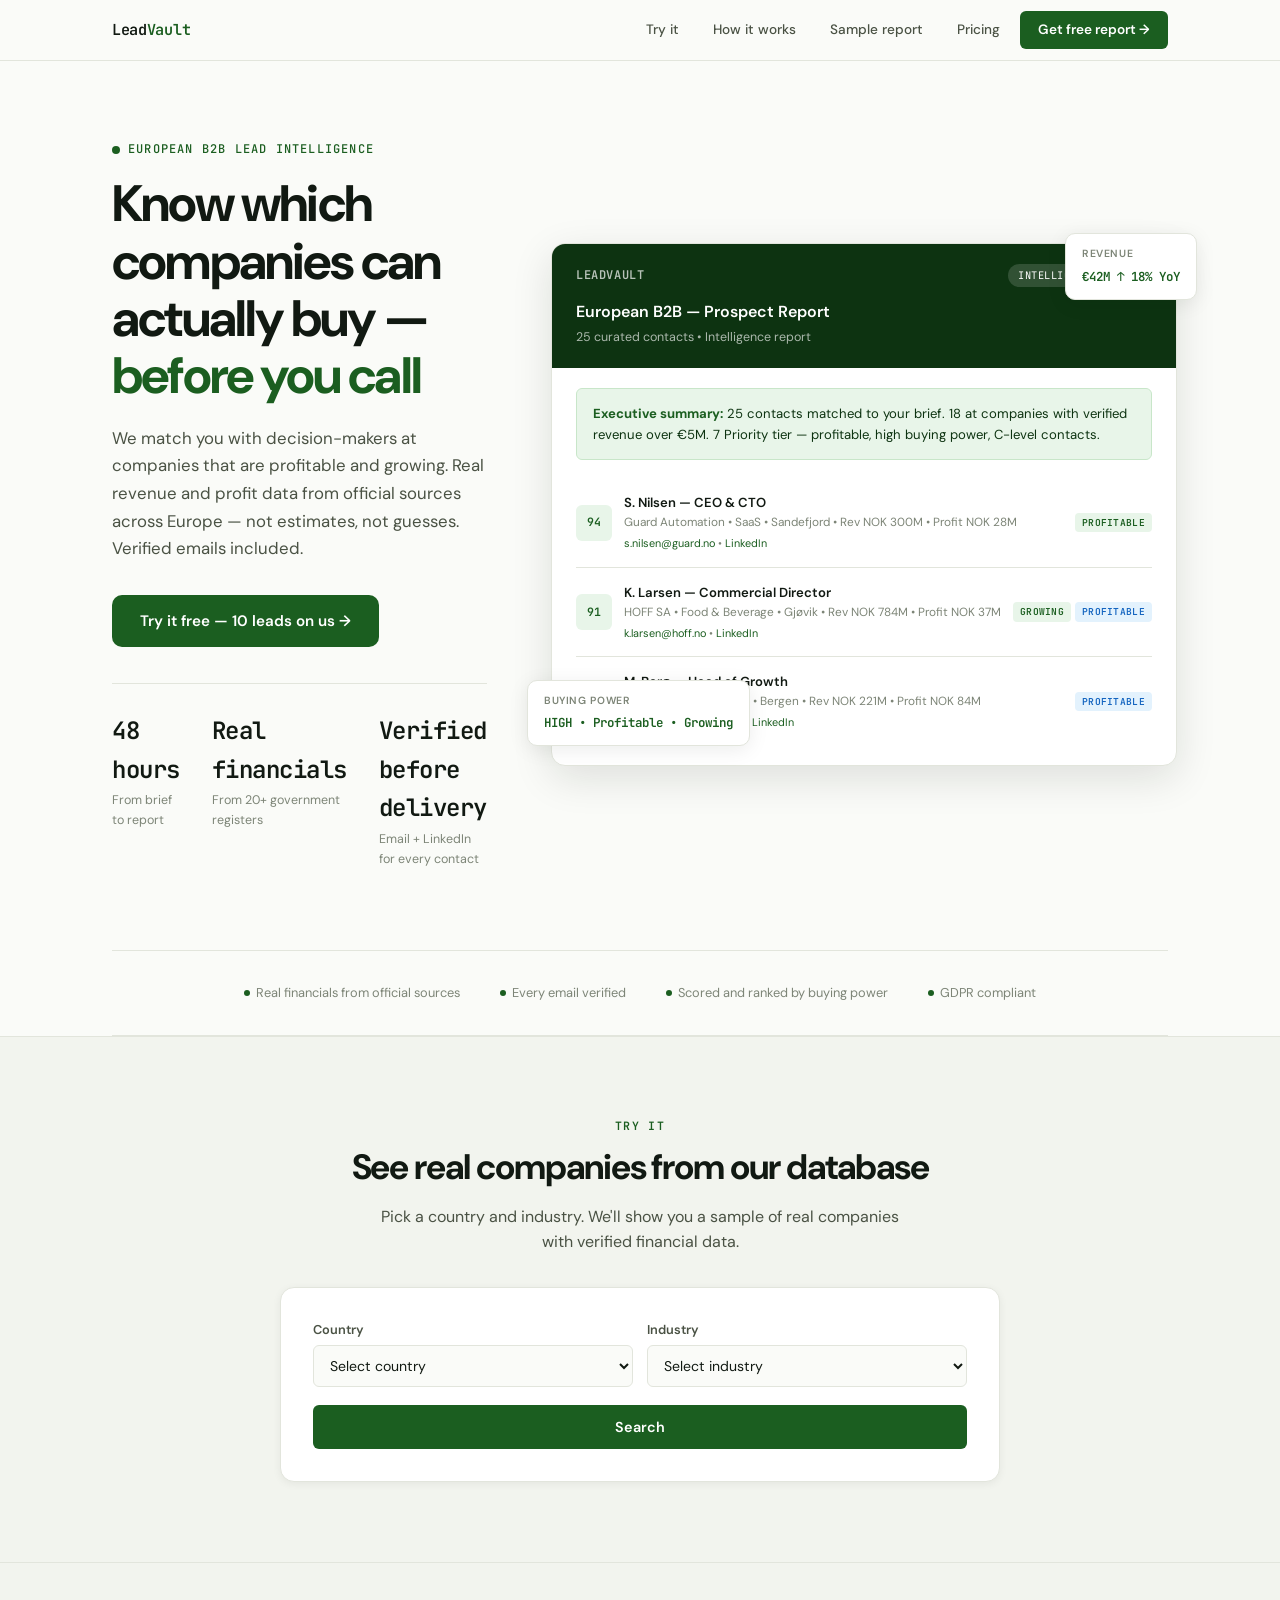
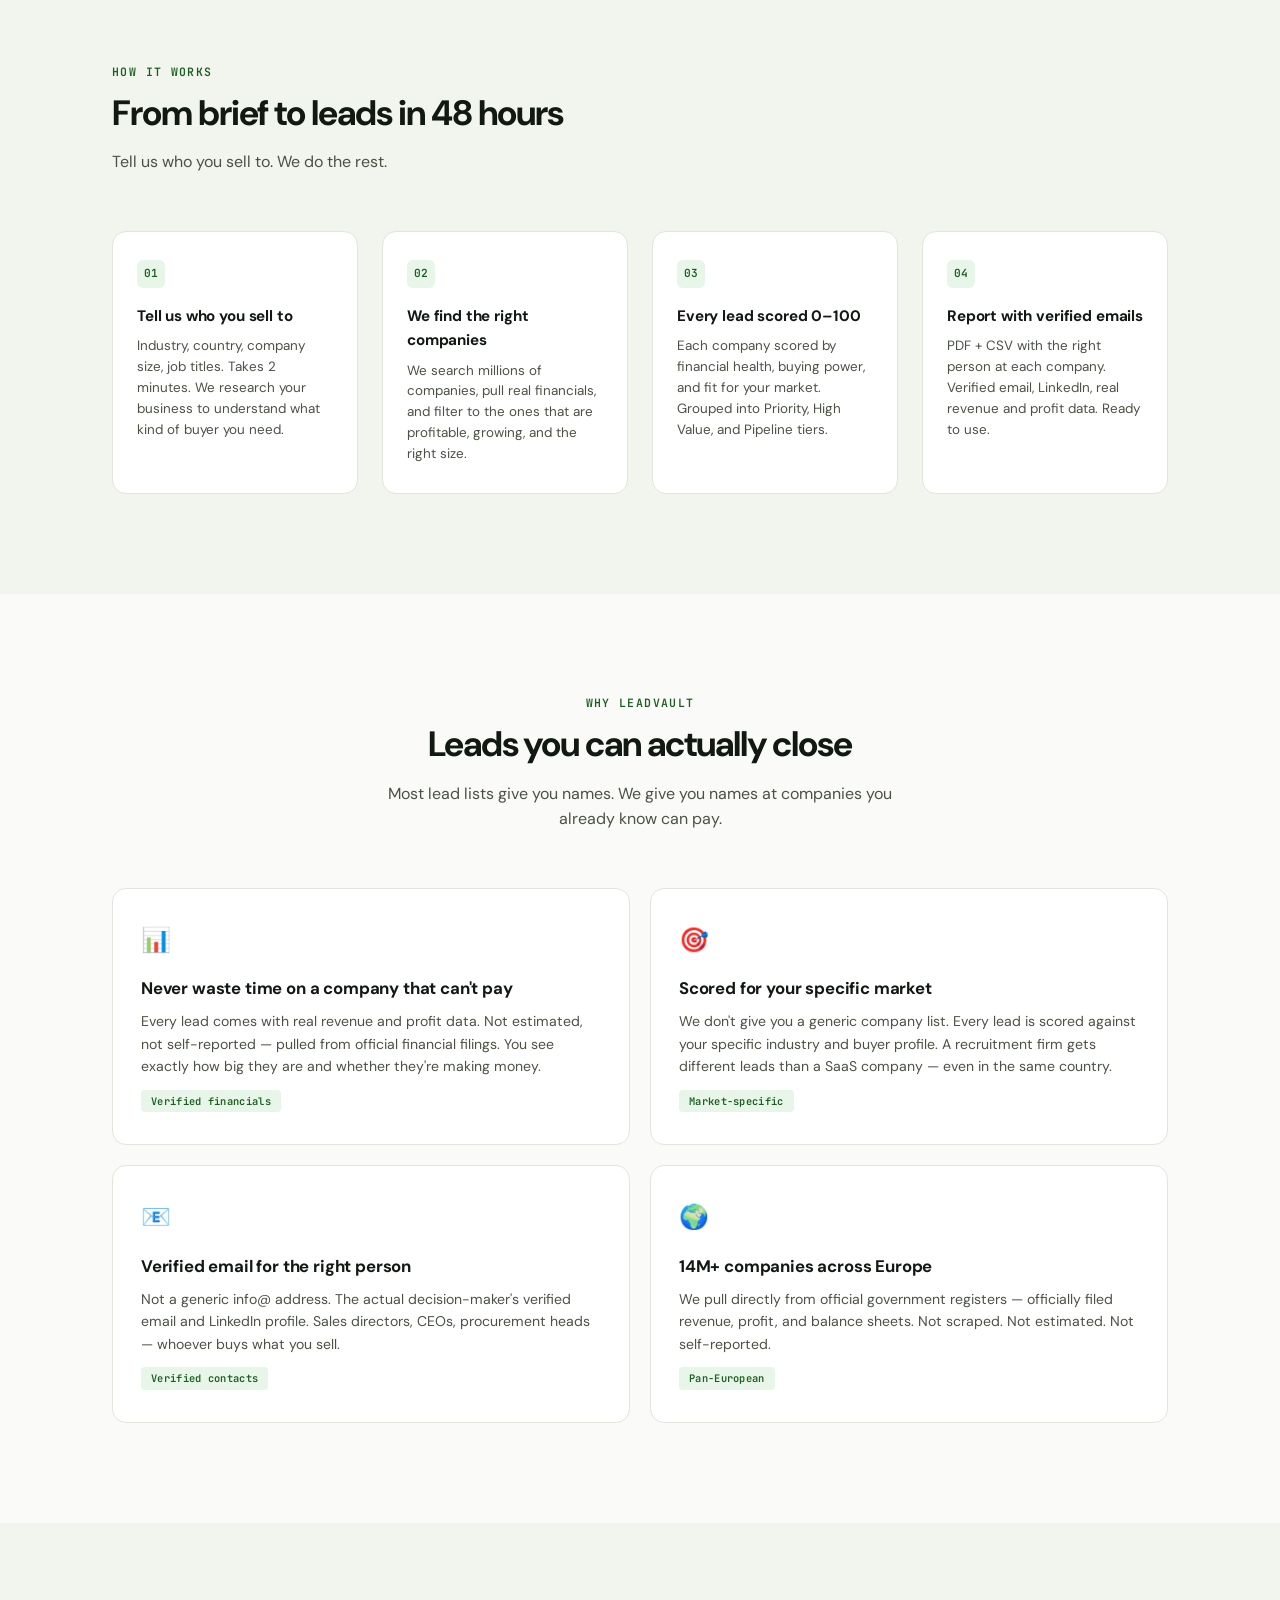
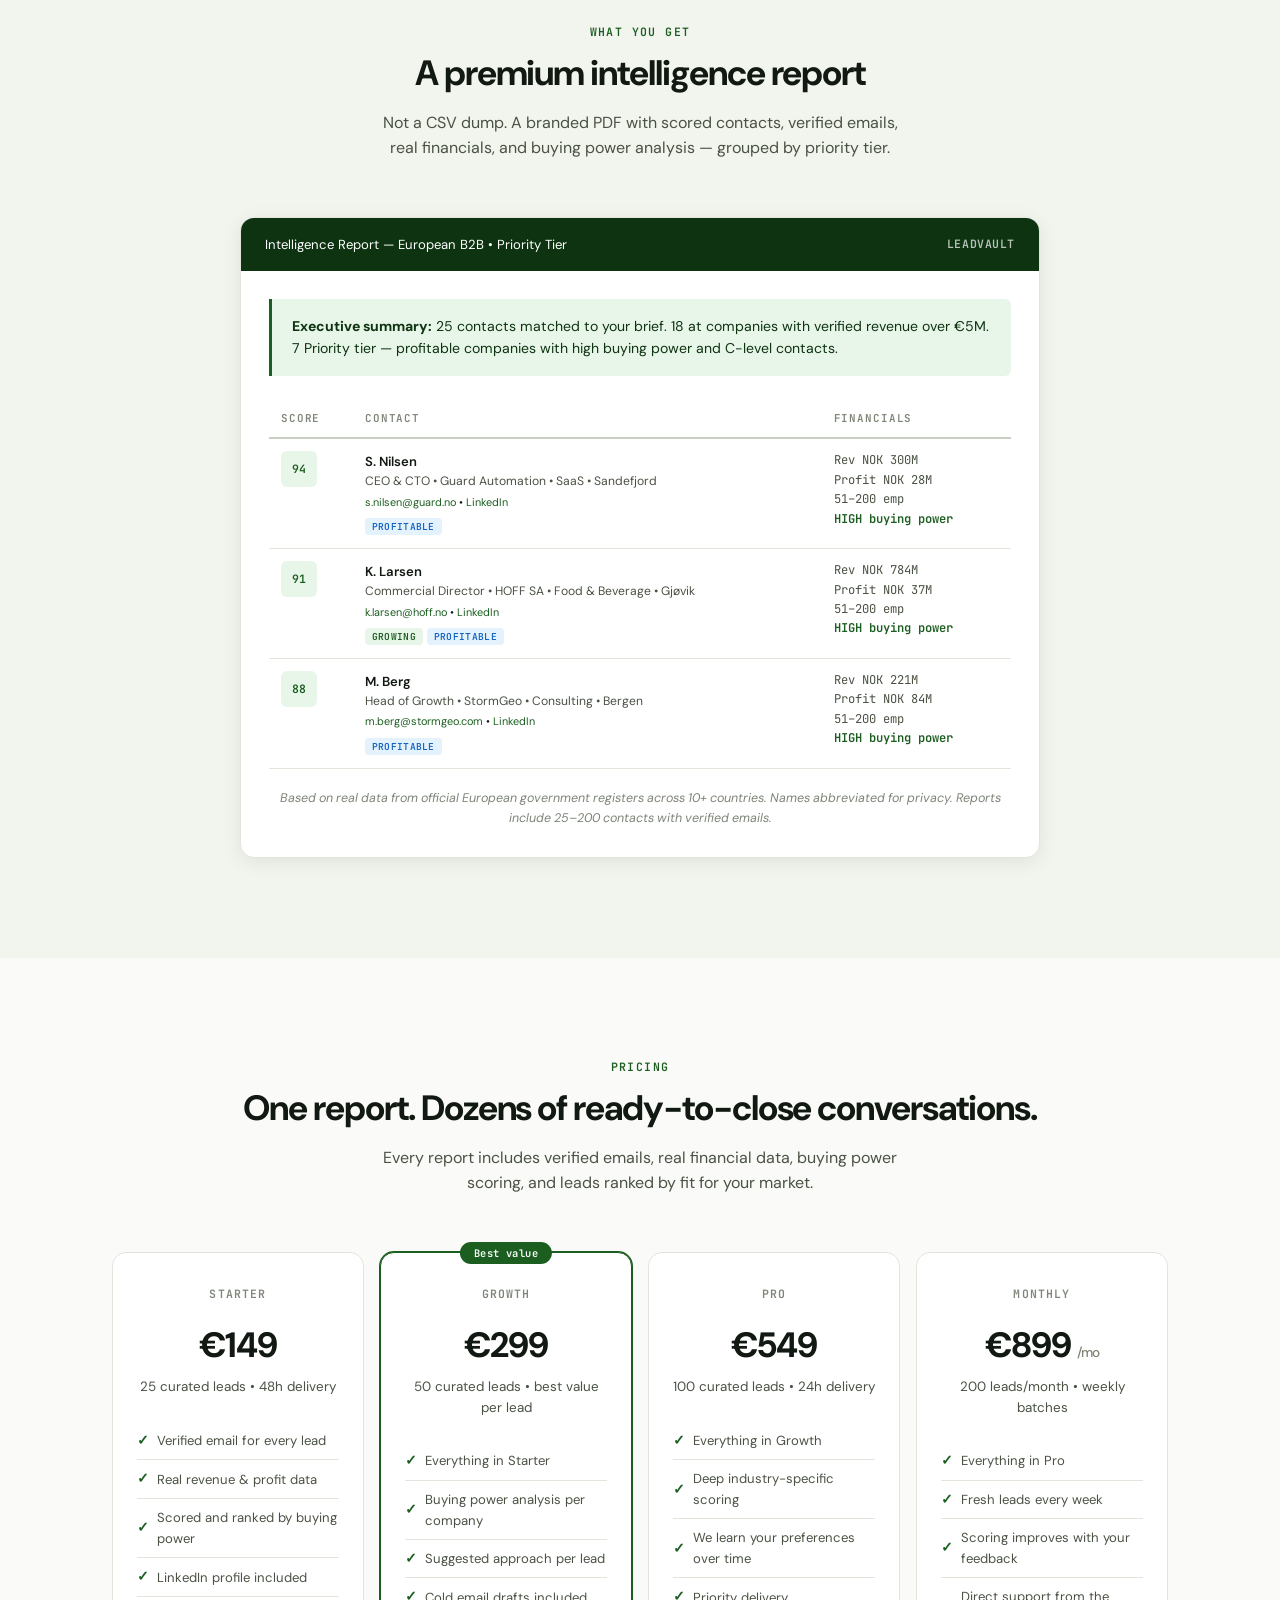
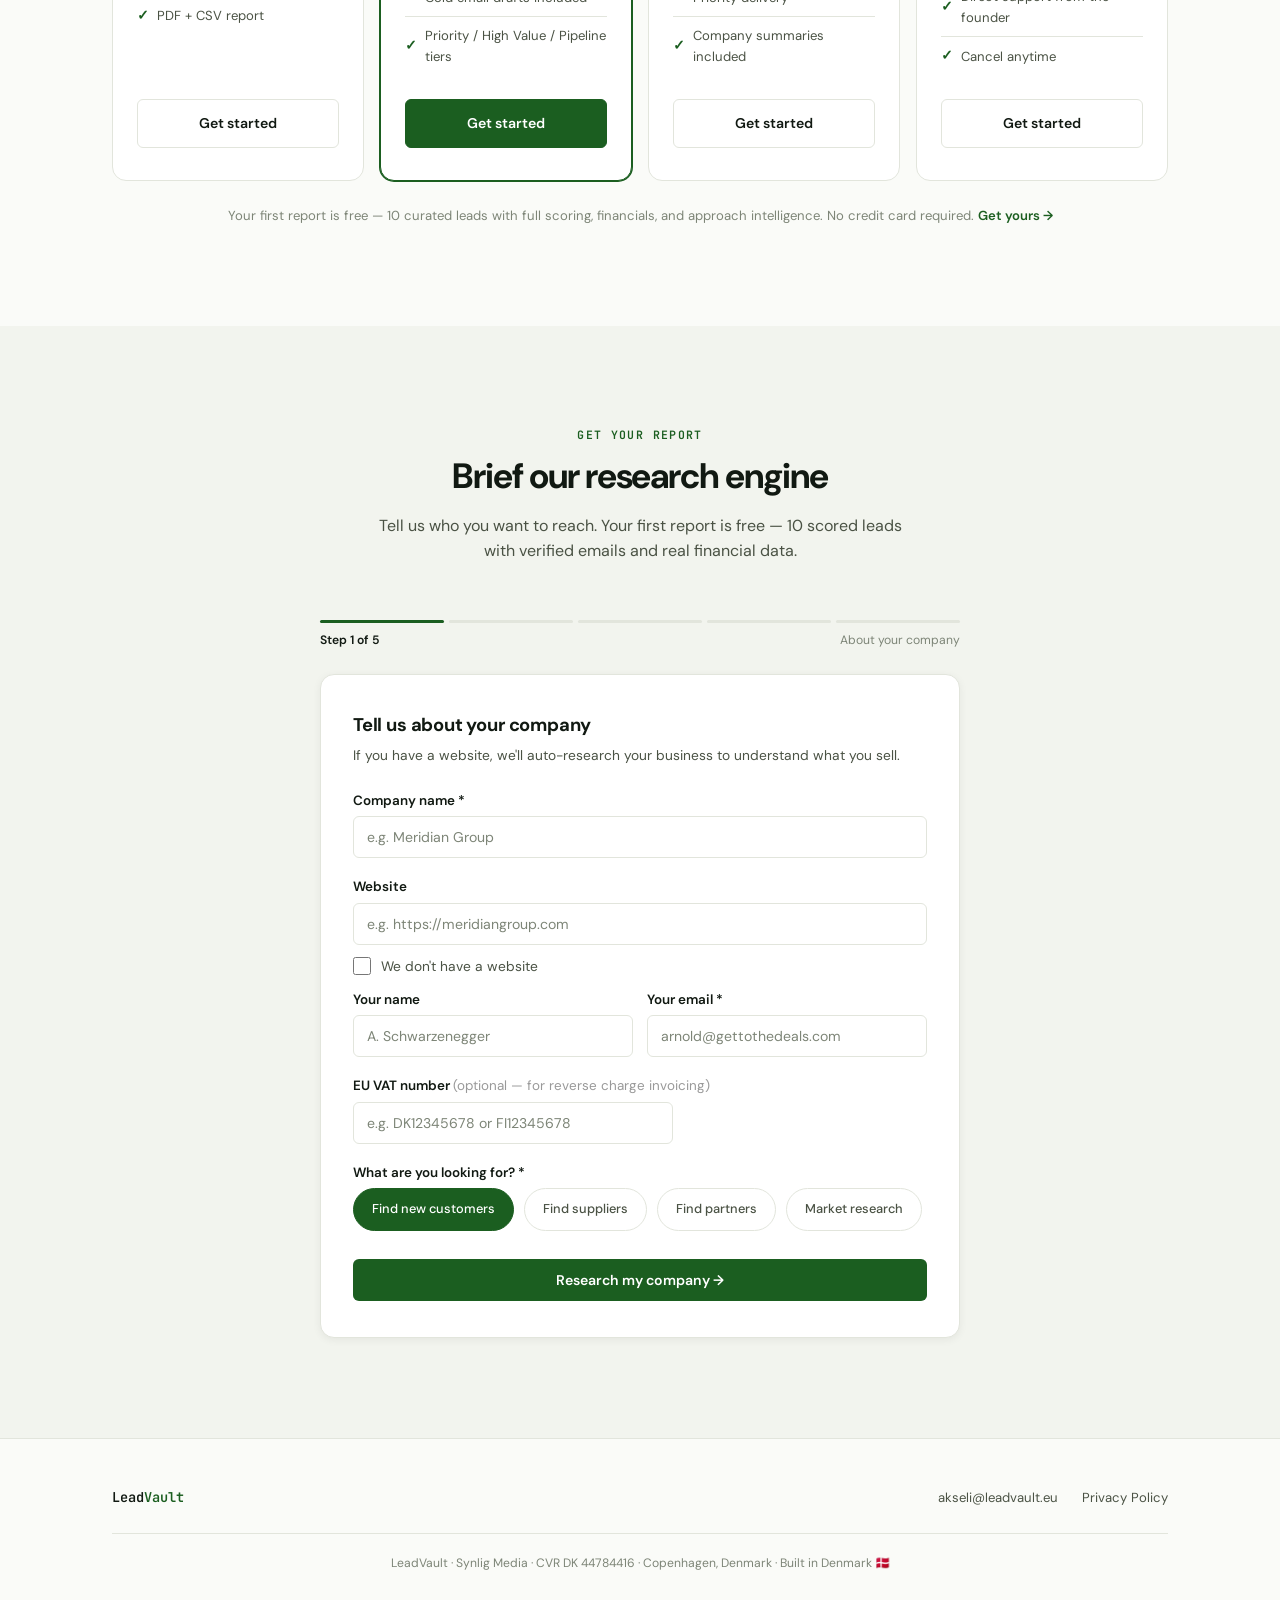
==== index.html @ c7b0b847 "Revert frontend to pre-session state Reverts all frontend changes (demo display, credits, packs, sub" ====
<!DOCTYPE html>
<html lang="en">
<head>
    <meta charset="UTF-8">
    <meta name="viewport" content="width=device-width, initial-scale=1.0">
    <title>LeadVault — Sales Intelligence Reports</title>
    <meta name="description" content="Sales intelligence reports with real financials, verified emails, growth signals, and a recommended approach for every lead. Not a database — a research engine.">
    <meta name="keywords" content="B2B leads, sales intelligence, verified contacts, growth signals, financial data, lead scoring, sales prospecting">
    <link rel="canonical" href="https://leadvault.eu/">
    <link rel="icon" href="data:image/svg+xml,<svg xmlns='http://www.w3.org/2000/svg' viewBox='0 0 100 100'><text y='.9em' font-size='90'>V</text></svg>">
    <meta property="og:title" content="LeadVault — Sales Intelligence Reports">
    <meta property="og:description" content="Every lead comes with a reason to call. Curated reports with real financial data, growth signals, and a recommended approach.">
    <meta property="og:type" content="website">

    <link rel="preconnect" href="https://fonts.googleapis.com">
    <link rel="preconnect" href="https://fonts.gstatic.com" crossorigin>
    <link href="https://fonts.googleapis.com/css2?family=DM+Sans:opsz,wght@9..40,400;9..40,500;9..40,600;9..40,700&family=JetBrains+Mono:wght@400;500;600&display=swap" rel="stylesheet">

    <style>
        /* ================================================================
           LEADVAULT — DESIGN TOKENS
           ================================================================ */
        :root {
            --bg: #FAFBF8;
            --bg-alt: #F2F4EE;
            --surface: #FFFFFF;
            --surface-elevated: #FFFFFF;
            --border: #E2E5DC;
            --border-strong: #C8CEC0;
            --text: #111912;
            --text-sec: #4A5244;
            --text-muted: #7D8577;
            --brand: #1B5E20;
            --brand-light: #E8F5E9;
            --brand-dark: #0D3311;
            --brand-mid: #2E7D32;
            --accent: #1B5E20;
            --accent-hover: #145018;
            --amber: #F57F17;
            --amber-bg: #FFF8E1;
            --blue: #1565C0;
            --blue-bg: #E3F2FD;
            --red-bg: #FFEBEE;
            --radius: 6px;
            --radius-md: 10px;
            --radius-lg: 14px;
            --font: 'DM Sans', -apple-system, sans-serif;
            --mono: 'JetBrains Mono', monospace;
            --shadow-sm: 0 1px 2px rgba(17,25,18,0.04);
            --shadow: 0 2px 8px rgba(17,25,18,0.06);
            --shadow-md: 0 4px 20px rgba(17,25,18,0.08);
            --shadow-lg: 0 12px 40px rgba(17,25,18,0.12);
            --max-w: 1120px;
        }

        * { margin: 0; padding: 0; box-sizing: border-box; }
        html { scroll-behavior: smooth; }

        body {
            font-family: var(--font);
            background: var(--bg);
            color: var(--text);
            -webkit-font-smoothing: antialiased;
            line-height: 1.6;
            overflow-x: hidden;
        }

        /* ================================================================
           UTILITY
           ================================================================ */
        .container { max-width: var(--max-w); margin: 0 auto; padding: 0 32px; }
        section { padding: 100px 0; }

        /* Reveal animation */
        .reveal {
            opacity: 0;
            transform: translateY(20px);
            transition: opacity 0.6s ease, transform 0.6s ease;
        }
        .reveal.visible {
            opacity: 1;
            transform: translateY(0);
        }

        /* ================================================================
           NAV
           ================================================================ */
        nav {
            position: fixed;
            top: 0;
            left: 0;
            right: 0;
            z-index: 100;
            background: rgba(250,251,248,0.92);
            backdrop-filter: blur(12px);
            -webkit-backdrop-filter: blur(12px);
            border-bottom: 1px solid var(--border);
            transition: box-shadow 0.3s;
        }

        nav.scrolled { box-shadow: var(--shadow); }

        .nav-inner {
            max-width: var(--max-w);
            margin: 0 auto;
            padding: 0 32px;
            display: flex;
            justify-content: space-between;
            align-items: center;
            height: 60px;
        }

        .nav-logo {
            font-family: var(--mono);
            font-weight: 600;
            font-size: 0.95rem;
            color: var(--text);
            text-decoration: none;
            letter-spacing: -0.02em;
        }

        .nav-logo span { color: var(--brand); }

        .nav-links {
            display: flex;
            gap: 6px;
            align-items: center;
        }

        .nav-links a {
            color: var(--text-sec);
            text-decoration: none;
            font-size: 0.85rem;
            font-weight: 500;
            padding: 7px 14px;
            border-radius: var(--radius);
            transition: all 0.15s;
        }

        .nav-links a:hover { color: var(--text); background: var(--bg-alt); }

        .nav-cta {
            background: var(--brand) !important;
            color: #fff !important;
            font-weight: 600 !important;
            padding: 8px 18px !important;
        }

        .nav-cta:hover { background: var(--accent-hover) !important; }

        /* ================================================================
           HERO
           ================================================================ */
        .hero {
            padding: 140px 0 80px;
            position: relative;
        }

        .hero-grid {
            display: grid;
            grid-template-columns: 1fr 1fr;
            gap: 64px;
            align-items: center;
        }

        .hero-content { max-width: 520px; }

        .hero-eyebrow {
            font-family: var(--mono);
            font-size: 0.75rem;
            font-weight: 500;
            color: var(--brand);
            text-transform: uppercase;
            letter-spacing: 0.1em;
            margin-bottom: 16px;
            display: flex;
            align-items: center;
            gap: 8px;
        }

        .hero-eyebrow::before {
            content: '';
            width: 8px;
            height: 8px;
            background: var(--brand);
            border-radius: 50%;
            animation: pulse-dot 2s ease-in-out infinite;
        }

        @keyframes pulse-dot {
            0%, 100% { opacity: 1; }
            50% { opacity: 0.4; }
        }

        .hero h1 {
            font-size: clamp(2.2rem, 4.5vw, 3.2rem);
            font-weight: 700;
            line-height: 1.12;
            letter-spacing: -0.035em;
            margin-bottom: 20px;
            color: var(--text);
        }

        .hero h1 em {
            font-style: normal;
            color: var(--brand);
        }

        .hero-desc {
            font-size: 1.05rem;
            color: var(--text-sec);
            line-height: 1.65;
            margin-bottom: 32px;
            max-width: 460px;
        }

        .hero-cta {
            display: inline-flex;
            align-items: center;
            gap: 8px;
            background: var(--brand);
            color: #fff;
            padding: 14px 28px;
            border-radius: var(--radius-md);
            font-weight: 600;
            font-size: 0.95rem;
            text-decoration: none;
            transition: all 0.2s;
            border: none;
            cursor: pointer;
        }

        .hero-cta:hover { background: var(--accent-hover); transform: translateY(-1px); box-shadow: var(--shadow-md); }

        .hero-stats {
            display: flex;
            gap: 32px;
            margin-top: 36px;
            padding-top: 28px;
            border-top: 1px solid var(--border);
        }

        .hero-stat-num {
            font-family: var(--mono);
            font-size: 1.5rem;
            font-weight: 600;
            color: var(--text);
            letter-spacing: -0.02em;
        }

        .hero-stat-label {
            font-size: 0.78rem;
            color: var(--text-muted);
            margin-top: 2px;
        }

        /* === REPORT MOCKUP === */
        .hero-visual {
            position: relative;
        }

        .report-mockup {
            background: var(--surface);
            border: 1px solid var(--border);
            border-radius: var(--radius-lg);
            box-shadow: var(--shadow-lg);
            overflow: hidden;
        }

        .report-header {
            background: var(--brand-dark);
            padding: 20px 24px;
            color: #fff;
        }

        .report-header-top {
            display: flex;
            justify-content: space-between;
            align-items: center;
            margin-bottom: 12px;
        }

        .report-logo {
            font-family: var(--mono);
            font-size: 0.75rem;
            font-weight: 600;
            letter-spacing: 0.05em;
            opacity: 0.7;
        }

        .report-badge {
            font-family: var(--mono);
            font-size: 0.65rem;
            background: rgba(255,255,255,0.15);
            padding: 3px 10px;
            border-radius: 99px;
            letter-spacing: 0.05em;
        }

        .report-title {
            font-size: 1rem;
            font-weight: 600;
            margin-bottom: 4px;
        }

        .report-subtitle {
            font-size: 0.78rem;
            opacity: 0.65;
        }

        .report-body { padding: 20px 24px; }

        .report-summary {
            background: var(--brand-light);
            border: 1px solid #C8E6C9;
            border-radius: var(--radius);
            padding: 14px 16px;
            margin-bottom: 18px;
            font-size: 0.82rem;
            color: var(--brand-dark);
            line-height: 1.6;
        }

        .report-summary strong {
            color: var(--brand);
        }

        /* Lead rows in mockup */
        .report-lead {
            display: grid;
            grid-template-columns: auto 1fr auto;
            gap: 12px;
            align-items: center;
            padding: 12px 0;
            border-bottom: 1px solid var(--border);
            font-size: 0.8rem;
        }

        .report-lead:last-child { border-bottom: none; }

        .lead-score {
            font-family: var(--mono);
            font-weight: 600;
            font-size: 0.72rem;
            width: 36px;
            height: 36px;
            display: flex;
            align-items: center;
            justify-content: center;
            border-radius: var(--radius);
            background: var(--brand-light);
            color: var(--brand);
        }

        .lead-info { min-width: 0; }

        .lead-name {
            font-weight: 600;
            color: var(--text);
            font-size: 0.82rem;
        }

        .lead-detail {
            color: var(--text-muted);
            font-size: 0.74rem;
            white-space: nowrap;
            overflow: hidden;
            text-overflow: ellipsis;
        }

        .lead-badges {
            display: flex;
            gap: 4px;
            flex-shrink: 0;
        }

        .lead-badge {
            font-family: var(--mono);
            font-size: 0.6rem;
            font-weight: 600;
            padding: 2px 7px;
            border-radius: 4px;
            letter-spacing: 0.03em;
        }

        .badge-growing { background: #E8F5E9; color: #1B5E20; }
        .badge-profitable { background: #E3F2FD; color: #1565C0; }
        .badge-hiring { background: #FFF8E1; color: #F57F17; }
        .badge-funded { background: #F3E5F5; color: #6A1B9A; }

        /* Float cards on mockup */
        .hero-float {
            position: absolute;
            background: var(--surface);
            border: 1px solid var(--border);
            border-radius: var(--radius-md);
            padding: 12px 16px;
            box-shadow: var(--shadow-md);
            font-size: 0.78rem;
            z-index: 2;
            animation: float 5s ease-in-out infinite;
        }

        .hero-float.top-right {
            top: -10px;
            right: -20px;
            animation-delay: 0s;
        }

        .hero-float.bottom-left {
            bottom: 20px;
            left: -24px;
            animation-delay: 2.5s;
        }

        .float-label {
            font-size: 0.65rem;
            color: var(--text-muted);
            font-weight: 600;
            text-transform: uppercase;
            letter-spacing: 0.06em;
            margin-bottom: 4px;
        }

        .float-value {
            font-family: var(--mono);
            font-weight: 600;
            color: var(--brand);
        }

        @keyframes float {
            0%, 100% { transform: translateY(0); }
            50% { transform: translateY(-6px); }
        }

        /* ================================================================
           HOW IT WORKS
           ================================================================ */
        .how-section { background: var(--bg-alt); }

        .section-eyebrow {
            font-family: var(--mono);
            font-size: 0.72rem;
            font-weight: 600;
            color: var(--brand);
            text-transform: uppercase;
            letter-spacing: 0.12em;
            margin-bottom: 12px;
        }

        .section-title {
            font-size: clamp(1.6rem, 3vw, 2.2rem);
            font-weight: 700;
            letter-spacing: -0.03em;
            line-height: 1.15;
            margin-bottom: 16px;
        }

        .section-desc {
            color: var(--text-sec);
            font-size: 1rem;
            max-width: 540px;
            line-height: 1.6;
        }

        .section-header { margin-bottom: 56px; }

        .steps-grid {
            display: grid;
            grid-template-columns: repeat(4, 1fr);
            gap: 24px;
        }

        .step-card {
            background: var(--surface);
            border: 1px solid var(--border);
            border-radius: var(--radius-lg);
            padding: 28px 24px;
            position: relative;
            transition: all 0.25s;
        }

        .step-card:hover {
            border-color: var(--brand);
            box-shadow: var(--shadow);
            transform: translateY(-2px);
        }

        .step-num {
            font-family: var(--mono);
            font-size: 0.7rem;
            font-weight: 600;
            color: var(--brand);
            background: var(--brand-light);
            width: 28px;
            height: 28px;
            display: flex;
            align-items: center;
            justify-content: center;
            border-radius: var(--radius);
            margin-bottom: 16px;
        }

        .step-card h3 {
            font-size: 0.95rem;
            font-weight: 700;
            margin-bottom: 8px;
            letter-spacing: -0.01em;
        }

        .step-card p {
            font-size: 0.84rem;
            color: var(--text-sec);
            line-height: 1.55;
        }

        /* ================================================================
           DIFFERENTIATORS
           ================================================================ */
        .diff-grid {
            display: grid;
            grid-template-columns: repeat(2, 1fr);
            gap: 20px;
        }

        .diff-card {
            background: var(--surface);
            border: 1px solid var(--border);
            border-radius: var(--radius-lg);
            padding: 32px 28px;
            transition: all 0.25s;
        }

        .diff-card:hover {
            border-color: var(--brand);
            box-shadow: var(--shadow);
        }

        .diff-icon {
            font-size: 1.5rem;
            margin-bottom: 16px;
        }

        .diff-card h3 {
            font-size: 1.05rem;
            font-weight: 700;
            margin-bottom: 8px;
            letter-spacing: -0.01em;
        }

        .diff-card p {
            font-size: 0.88rem;
            color: var(--text-sec);
            line-height: 1.6;
        }

        .diff-tag {
            display: inline-block;
            font-family: var(--mono);
            font-size: 0.65rem;
            font-weight: 600;
            color: var(--brand);
            background: var(--brand-light);
            padding: 3px 10px;
            border-radius: 4px;
            margin-top: 12px;
            letter-spacing: 0.03em;
        }

        /* ================================================================
           REPORT PREVIEW
           ================================================================ */
        .preview-section { background: var(--bg-alt); }

        .preview-card {
            background: var(--surface);
            border: 1px solid var(--border);
            border-radius: var(--radius-lg);
            box-shadow: var(--shadow-md);
            overflow: hidden;
            max-width: 800px;
            margin: 0 auto;
        }

        .preview-bar {
            background: var(--brand-dark);
            color: #fff;
            padding: 16px 24px;
            display: flex;
            justify-content: space-between;
            align-items: center;
            font-size: 0.82rem;
        }

        .preview-bar-logo {
            font-family: var(--mono);
            font-weight: 600;
            font-size: 0.72rem;
            letter-spacing: 0.05em;
            opacity: 0.7;
        }

        .preview-content { padding: 28px; }

        .preview-exec {
            background: var(--brand-light);
            border-left: 3px solid var(--brand);
            padding: 16px 20px;
            margin-bottom: 24px;
            font-size: 0.88rem;
            line-height: 1.6;
            color: var(--brand-dark);
            border-radius: 0 var(--radius) var(--radius) 0;
        }

        .preview-table {
            width: 100%;
            border-collapse: collapse;
            font-size: 0.82rem;
        }

        .preview-table th {
            text-align: left;
            font-family: var(--mono);
            font-size: 0.68rem;
            font-weight: 600;
            text-transform: uppercase;
            letter-spacing: 0.08em;
            color: var(--text-muted);
            padding: 10px 12px;
            border-bottom: 2px solid var(--border-strong);
        }

        .preview-table td {
            padding: 12px;
            border-bottom: 1px solid var(--border);
            vertical-align: top;
        }

        .preview-table .td-name {
            font-weight: 600;
            color: var(--text);
        }

        .preview-table .td-company {
            color: var(--text-sec);
            font-size: 0.76rem;
        }

        .preview-table .td-revenue {
            font-family: var(--mono);
            font-size: 0.76rem;
            color: var(--text-sec);
        }

        .preview-table .td-why {
            font-size: 0.76rem;
            color: var(--text-sec);
            line-height: 1.45;
            max-width: 260px;
        }

        .preview-note {
            text-align: center;
            margin-top: 20px;
            font-size: 0.78rem;
            color: var(--text-muted);
            font-style: italic;
        }

        /* ================================================================
           PRICING
           ================================================================ */
        .pricing-grid {
            display: grid;
            grid-template-columns: repeat(4, 1fr);
            gap: 16px;
        }

        .pricing-card {
            background: var(--surface);
            border: 1px solid var(--border);
            border-radius: var(--radius-lg);
            padding: 32px 24px;
            text-align: center;
            position: relative;
            transition: all 0.25s;
            display: flex;
            flex-direction: column;
        }

        .pricing-card:hover {
            border-color: var(--brand);
            box-shadow: var(--shadow);
        }

        .pricing-card.featured {
            border-color: var(--brand);
            box-shadow: 0 0 0 1px var(--brand);
        }

        .pricing-card.featured::before {
            content: 'Best value';
            position: absolute;
            top: -11px;
            left: 50%;
            transform: translateX(-50%);
            background: var(--brand);
            color: #fff;
            padding: 3px 14px;
            border-radius: 99px;
            font-family: var(--mono);
            font-size: 0.65rem;
            font-weight: 600;
            letter-spacing: 0.04em;
        }

        .pricing-tier {
            font-family: var(--mono);
            font-size: 0.72rem;
            font-weight: 600;
            text-transform: uppercase;
            letter-spacing: 0.1em;
            color: var(--text-muted);
            margin-bottom: 14px;
        }

        .pricing-price {
            font-size: 2.2rem;
            font-weight: 700;
            letter-spacing: -0.03em;
            margin-bottom: 4px;
        }

        .pricing-price span {
            font-size: 0.85rem;
            font-weight: 500;
            color: var(--text-muted);
        }

        .pricing-desc {
            font-size: 0.84rem;
            color: var(--text-sec);
            margin-bottom: 24px;
            line-height: 1.5;
        }

        .pricing-features {
            list-style: none;
            text-align: left;
            font-size: 0.82rem;
            flex: 1;
        }

        .pricing-features li {
            padding: 8px 0;
            border-bottom: 1px solid var(--border);
            color: var(--text-sec);
            display: flex;
            align-items: center;
            gap: 8px;
        }

        .pricing-features li:last-child { border-bottom: none; }

        .pricing-features li::before {
            content: '✓';
            color: var(--brand);
            font-weight: 700;
            font-size: 0.85rem;
            flex-shrink: 0;
        }

        .pricing-cta {
            display: block;
            width: 100%;
            padding: 12px;
            border-radius: var(--radius);
            font-family: var(--font);
            font-size: 0.88rem;
            font-weight: 600;
            text-decoration: none;
            text-align: center;
            margin-top: 24px;
            transition: all 0.15s;
            cursor: pointer;
            border: 1px solid var(--border);
            background: var(--surface);
            color: var(--text);
        }

        .pricing-cta:hover { border-color: var(--brand); color: var(--brand); }

        .pricing-card.featured .pricing-cta {
            background: var(--brand);
            color: #fff;
            border-color: var(--brand);
        }

        .pricing-card.featured .pricing-cta:hover { background: var(--accent-hover); }

        .pricing-note {
            text-align: center;
            margin-top: 24px;
            font-size: 0.82rem;
            color: var(--text-muted);
        }

        /* ================================================================
           INTAKE FORM (5-step wizard)
           ================================================================ */
        .form-section { background: var(--bg-alt); }

        .wizard-container {
            max-width: 640px;
            margin: 0 auto;
        }

        .wizard-progress {
            display: flex;
            gap: 5px;
            margin-bottom: 8px;
        }

        .wizard-seg {
            flex: 1;
            height: 3px;
            background: var(--border);
            border-radius: 2px;
            transition: background 0.3s;
        }

        .wizard-seg.done { background: var(--brand); }
        .wizard-seg.active { background: var(--brand); }

        .wizard-step-label {
            display: flex;
            justify-content: space-between;
            font-size: 0.76rem;
            color: var(--text-muted);
            margin-bottom: 24px;
        }

        .wizard-step-label .cur { color: var(--text); font-weight: 600; }

        .wizard-box {
            background: var(--surface);
            border: 1px solid var(--border);
            border-radius: var(--radius-lg);
            padding: 36px 32px;
            box-shadow: var(--shadow);
        }

        .wiz-title {
            font-size: 1.15rem;
            font-weight: 700;
            margin-bottom: 4px;
            letter-spacing: -0.01em;
        }

        .wiz-desc {
            color: var(--text-sec);
            font-size: 0.86rem;
            margin-bottom: 24px;
            line-height: 1.55;
        }

        .wiz-field { margin-bottom: 18px; }
        .wiz-field:last-of-type { margin-bottom: 0; }

        .wiz-label {
            display: block;
            font-size: 0.84rem;
            font-weight: 600;
            margin-bottom: 5px;
        }

        .wiz-hint {
            display: block;
            font-size: 0.74rem;
            color: var(--text-muted);
            margin-bottom: 6px;
        }

        .wiz-input,
        .wiz-textarea,
        .wiz-select {
            width: 100%;
            padding: 11px 13px;
            border: 1px solid var(--border);
            border-radius: var(--radius);
            font-family: var(--font);
            font-size: 0.88rem;
            color: var(--text);
            background: var(--surface);
            outline: none;
            transition: border-color 0.2s, box-shadow 0.2s;
        }

        .wiz-input:focus, .wiz-textarea:focus, .wiz-select:focus {
            border-color: var(--brand);
            box-shadow: 0 0 0 3px rgba(27,94,32,0.08);
        }

        .wiz-input::placeholder, .wiz-textarea::placeholder { color: var(--text-muted); }
        .wiz-textarea { min-height: 80px; resize: vertical; }
        .wiz-input.invalid { border-color: #C43333; }

        .wiz-field-error {
            font-size: 0.72rem;
            color: #C43333;
            margin-top: 3px;
            display: none;
        }
        .wiz-field-error.visible { display: block; }

        .wiz-row {
            display: grid;
            grid-template-columns: 1fr 1fr;
            gap: 14px;
        }

        /* Chips in form */
        .wiz-chips {
            display: flex;
            flex-wrap: wrap;
            gap: 7px;
        }

        .wiz-chip {
            display: inline-block;
            padding: 6px 13px;
            border: 1px solid var(--border);
            border-radius: 99px;
            font-size: 0.8rem;
            font-weight: 500;
            cursor: pointer;
            transition: all 0.12s;
            user-select: none;
            color: var(--text-sec);
        }

        .wiz-chip:hover { border-color: var(--text-muted); }
        .wiz-chip.sel { background: var(--brand); color: #fff; border-color: var(--brand); }

        /* Lead count selector */
        .wiz-count-grid {
            display: grid;
            grid-template-columns: repeat(3, 1fr);
            gap: 8px;
        }

        .wiz-count-opt { position: relative; }
        .wiz-count-opt input { position: absolute; opacity: 0; pointer-events: none; }

        .wiz-count-card {
            display: block;
            text-align: center;
            padding: 16px 8px;
            border: 1px solid var(--border);
            border-radius: var(--radius);
            cursor: pointer;
            transition: all 0.12s;
        }

        .wiz-count-card:hover { border-color: var(--text-muted); }

        .wiz-count-opt input:checked + .wiz-count-card {
            border-color: var(--brand);
            background: var(--brand-light);
            box-shadow: 0 0 0 1px var(--brand);
        }

        .wiz-count-num {
            font-family: var(--mono);
            font-size: 1.3rem;
            font-weight: 700;
        }

        .wiz-count-label {
            font-size: 0.7rem;
            color: var(--text-muted);
            margin-top: 2px;
        }

        /* Checkbox */
        .wiz-check {
            display: flex;
            align-items: center;
            gap: 10px;
            font-size: 0.86rem;
            color: var(--text-sec);
            cursor: pointer;
        }

        .wiz-check input { width: 18px; height: 18px; accent-color: var(--brand); cursor: pointer; }

        /* Exclude checkboxes */
        .wiz-checks { display: flex; flex-direction: column; gap: 10px; }

        /* No website toggle */
        .wiz-optional-toggle {
            margin-top: -8px;
            margin-bottom: 12px;
        }

        /* Summary card */
        .wiz-summary {
            background: var(--brand-light);
            border: 1px solid #C8E6C9;
            border-radius: var(--radius);
            padding: 14px 16px;
            margin-bottom: 18px;
            font-size: 0.84rem;
            color: var(--brand-dark);
            line-height: 1.6;
            display: none;
        }

        .wiz-summary.vis { display: block; }

        .wiz-summary-label {
            font-family: var(--mono);
            font-size: 0.65rem;
            font-weight: 600;
            text-transform: uppercase;
            letter-spacing: 0.06em;
            color: var(--text-muted);
            margin-bottom: 5px;
        }

        /* Example customer fields */
        .wiz-examples {
            display: flex;
            flex-direction: column;
            gap: 7px;
        }

        .wiz-example-row {
            display: flex;
            align-items: center;
            gap: 8px;
        }

        .wiz-example-num {
            font-family: var(--mono);
            font-size: 0.72rem;
            font-weight: 600;
            color: var(--text-muted);
            min-width: 18px;
        }

        /* Buttons */
        .wiz-btns {
            display: flex;
            gap: 10px;
            margin-top: 28px;
        }

        .wiz-btn {
            padding: 12px 24px;
            border-radius: var(--radius);
            font-family: var(--font);
            font-size: 0.88rem;
            font-weight: 600;
            border: none;
            cursor: pointer;
            transition: all 0.12s;
        }

        .wiz-btn-primary {
            background: var(--brand);
            color: #fff;
            flex: 1;
        }

        .wiz-btn-primary:hover { background: var(--accent-hover); }
        .wiz-btn-primary:active { transform: translateY(1px); }
        .wiz-btn-primary:disabled { opacity: 0.4; cursor: not-allowed; }

        .wiz-btn-back {
            background: transparent;
            color: var(--text-sec);
            border: 1px solid var(--border);
        }

        .wiz-btn-back:hover { background: var(--bg-alt); }

        .wiz-spinner {
            display: inline-block;
            width: 14px; height: 14px;
            border: 2px solid rgba(255,255,255,0.3);
            border-top-color: #fff;
            border-radius: 50%;
            animation: spin 0.6s linear infinite;
            vertical-align: middle;
            margin-right: 6px;
        }

        @keyframes spin { to { transform: rotate(360deg); } }

        .wiz-status {
            padding: 12px 16px;
            border-radius: var(--radius);
            font-size: 0.86rem;
            margin-bottom: 18px;
            display: none;
        }

        .wiz-status.err { display: block; background: var(--red-bg); color: #C43333; border: 1px solid #EF9A9A; }
        .wiz-status.ok { display: block; background: var(--brand-light); color: var(--brand); border: 1px solid #A5D6A7; }

        .wiz-confirmation {
            text-align: center;
            padding: 48px 24px;
        }

        .wiz-conf-icon {
            width: 56px; height: 56px;
            background: var(--brand-light);
            border-radius: 50%;
            display: flex;
            align-items: center;
            justify-content: center;
            margin: 0 auto 18px;
            font-size: 1.6rem;
            color: var(--brand);
        }

        .wiz-confirmation h2 {
            font-size: 1.3rem;
            font-weight: 700;
            margin-bottom: 8px;
        }

        .wiz-confirmation p {
            color: var(--text-sec);
            font-size: 0.9rem;
            max-width: 360px;
            margin: 0 auto;
            line-height: 1.6;
        }

        .wiz-step { display: none; }
        .wiz-step.active { display: block; }

        /* ================================================================
           TRUST
           ================================================================ */
        .trust-bar {
            display: flex;
            justify-content: center;
            gap: 40px;
            flex-wrap: wrap;
            padding: 32px 0;
            border-top: 1px solid var(--border);
            border-bottom: 1px solid var(--border);
            font-size: 0.8rem;
            color: var(--text-muted);
        }

        .trust-item {
            display: flex;
            align-items: center;
            gap: 6px;
        }

        .trust-dot {
            width: 6px; height: 6px;
            background: var(--brand);
            border-radius: 50%;
        }

        /* ================================================================
           FOOTER
           ================================================================ */
        footer {
            padding: 48px 0 32px;
            border-top: 1px solid var(--border);
        }

        .footer-inner {
            display: flex;
            justify-content: space-between;
            align-items: center;
        }

        .footer-brand {
            font-family: var(--mono);
            font-weight: 600;
            font-size: 0.85rem;
            color: var(--text);
        }

        .footer-brand span { color: var(--brand); }

        .footer-links {
            display: flex;
            gap: 24px;
            font-size: 0.82rem;
        }

        .footer-links a {
            color: var(--text-sec);
            text-decoration: none;
            transition: color 0.15s;
        }

        .footer-links a:hover { color: var(--brand); }

        .footer-bottom {
            text-align: center;
            margin-top: 24px;
            padding-top: 20px;
            border-top: 1px solid var(--border);
            font-size: 0.76rem;
            color: var(--text-muted);
        }

        /* ================================================================
           DEMO SEARCH
           ================================================================ */
        .demo-section {
            padding: 80px 0;
            background: var(--bg-alt);
            border-top: 1px solid var(--border);
            border-bottom: 1px solid var(--border);
        }

        .demo-inner {
            max-width: 720px;
            margin: 0 auto;
        }

        .demo-form {
            background: var(--surface);
            border: 1px solid var(--border);
            border-radius: var(--radius-lg);
            padding: 32px;
            box-shadow: var(--shadow);
        }

        .demo-form-grid {
            display: grid;
            grid-template-columns: 1fr 1fr;
            gap: 14px;
        }

        .demo-field {
            display: flex;
            flex-direction: column;
            gap: 4px;
        }

        .demo-field.full { grid-column: 1 / -1; }

        .demo-field label {
            font-size: 0.8rem;
            font-weight: 600;
            color: var(--text-sec);
        }

        .demo-field input,
        .demo-field select {
            font-family: var(--font);
            font-size: 0.88rem;
            padding: 10px 12px;
            border: 1px solid var(--border);
            border-radius: var(--radius);
            background: var(--bg);
            color: var(--text);
            transition: border 0.15s;
        }

        .demo-field input:focus,
        .demo-field select:focus {
            outline: none;
            border-color: var(--brand);
        }

        .demo-submit {
            margin-top: 18px;
            width: 100%;
            padding: 13px;
            background: var(--brand);
            color: #fff;
            font-family: var(--font);
            font-size: 0.9rem;
            font-weight: 600;
            border: none;
            border-radius: var(--radius);
            cursor: pointer;
            transition: all 0.15s;
        }

        .demo-submit:hover { background: var(--accent-hover); }
        .demo-submit:disabled { opacity: 0.5; cursor: not-allowed; }

        .demo-error {
            margin-top: 12px;
            padding: 10px 14px;
            border-radius: var(--radius);
            font-size: 0.84rem;
            background: var(--red-bg);
            color: #C43333;
            border: 1px solid #EF9A9A;
            display: none;
        }

        .demo-results {
            margin-top: 24px;
            display: none;
        }

        .demo-results-header {
            display: flex;
            justify-content: space-between;
            align-items: baseline;
            margin-bottom: 14px;
        }

        .demo-results-header h3 {
            font-size: 1rem;
            font-weight: 600;
        }

        .demo-results-header .demo-total {
            font-family: var(--mono);
            font-size: 0.8rem;
            color: var(--text-muted);
        }

        .demo-table {
            width: 100%;
            border-collapse: collapse;
            font-size: 0.84rem;
        }

        .demo-table th {
            text-align: left;
            font-weight: 600;
            font-size: 0.75rem;
            color: var(--text-muted);
            text-transform: uppercase;
            letter-spacing: 0.05em;
            padding: 8px 10px;
            border-bottom: 2px solid var(--border);
        }

        .demo-table td {
            padding: 10px;
            border-bottom: 1px solid var(--border);
            color: var(--text);
        }

        .demo-table tr:last-child td { border-bottom: none; }

        .demo-table .demo-name { font-weight: 600; }

        .demo-badge {
            display: inline-block;
            font-family: var(--mono);
            font-size: 0.7rem;
            font-weight: 500;
            padding: 2px 8px;
            border-radius: 99px;
            letter-spacing: 0.02em;
        }

        .demo-badge.growing { background: var(--brand-light); color: var(--brand); }
        .demo-badge.stable { background: var(--blue-bg); color: var(--blue); }
        .demo-badge.declining { background: var(--red-bg); color: #C43333; }
        .demo-badge.flat { background: var(--amber-bg); color: var(--amber); }

        .demo-cta-bar {
            margin-top: 18px;
            padding: 16px;
            background: var(--brand-light);
            border: 1px solid #A5D6A7;
            border-radius: var(--radius);
            text-align: center;
            font-size: 0.88rem;
            color: var(--brand-dark);
        }

        .demo-cta-bar a {
            color: var(--brand);
            font-weight: 600;
            text-decoration: underline;
        }

        .demo-count-only {
            margin-top: 20px;
            text-align: center;
            padding: 32px 20px;
            color: var(--text-sec);
            font-size: 0.95rem;
            line-height: 1.6;
        }

        .demo-count-only .demo-count-num {
            font-family: var(--mono);
            font-size: 1.8rem;
            font-weight: 600;
            color: var(--text);
            display: block;
            margin-bottom: 8px;
        }

        /* ================================================================
           RESPONSIVE
           ================================================================ */
        @media (max-width: 900px) {
            .hero-grid { grid-template-columns: 1fr; gap: 40px; }
            .hero-visual { max-width: 500px; }
            .steps-grid { grid-template-columns: repeat(2, 1fr); }
            .pricing-grid { grid-template-columns: repeat(2, 1fr); }
        }

        @media (max-width: 600px) {
            .container { padding: 0 20px; }
            section { padding: 72px 0; }
            .hero { padding: 120px 0 60px; }
            .steps-grid { grid-template-columns: 1fr; }
            .diff-grid { grid-template-columns: 1fr; }
            .pricing-grid { grid-template-columns: 1fr; }
            .hero-stats { gap: 20px; flex-wrap: wrap; }
            .hero-float { display: none; }
            .wizard-box { padding: 24px 18px; }
            .wiz-row { grid-template-columns: 1fr; }
            .wiz-count-grid { grid-template-columns: repeat(3, 1fr); }
            .preview-table { font-size: 0.74rem; }
            .footer-inner { flex-direction: column; gap: 16px; text-align: center; }
            .demo-form-grid { grid-template-columns: 1fr; }
            .demo-form { padding: 20px; }
            .demo-section { padding: 60px 0; }
        }
    </style>
</head>
<body>

    <!-- === NAV === -->
    <nav id="nav">
        <div class="nav-inner">
            <a href="#" class="nav-logo">Lead<span>Vault</span></a>
            <div class="nav-links">
                <a href="#demo">Try it</a>
                <a href="#how">How it works</a>
                <a href="#report">Sample report</a>
                <a href="#pricing">Pricing</a>
                <!-- Blog link hidden until content is ready -->
                <!-- <a href="https://api.leadvault.eu/blog" target="_blank">Blog</a> -->
                <a href="#brief" class="nav-cta">Get free report &rarr;</a>
            </div>
        </div>
    </nav>

    <!-- === HERO === -->
    <section class="hero">
        <div class="container">
            <div class="hero-grid">
                <div class="hero-content reveal">
                    <div class="hero-eyebrow">European B2B lead intelligence</div>
                    <h1>Know which companies can actually buy &mdash; <em>before you call</em></h1>
                    <p class="hero-desc">We match you with decision-makers at companies that are profitable and growing. Real revenue and profit data from official sources across Europe &mdash; not estimates, not guesses. Verified emails included.</p>
                    <a href="#brief" class="hero-cta">Try it free &mdash; 10 leads on us &rarr;</a>
                    <div class="hero-stats">
                        <div>
                            <div class="hero-stat-num">48 hours</div>
                            <div class="hero-stat-label">From brief to report</div>
                        </div>
                        <div>
                            <div class="hero-stat-num">Real financials</div>
                            <div class="hero-stat-label">From 20+ government registers</div>
                        </div>
                        <div>
                            <div class="hero-stat-num">Verified before delivery</div>
                            <div class="hero-stat-label">Email + LinkedIn for every contact</div>
                        </div>
                    </div>
                </div>

                <div class="hero-visual reveal" style="animation-delay: 0.2s;">
                    <div class="hero-float top-right">
                        <div class="float-label">Revenue</div>
                        <div class="float-value">&euro;42M &uarr; 18% YoY</div>
                    </div>
                    <div class="hero-float bottom-left">
                        <div class="float-label">Buying power</div>
                        <div class="float-value">HIGH &bull; Profitable &bull; Growing</div>
                    </div>

                    <div class="report-mockup">
                        <div class="report-header">
                            <div class="report-header-top">
                                <span class="report-logo">LEADVAULT</span>
                                <span class="report-badge">INTELLIGENCE REPORT</span>
                            </div>
                            <div class="report-title">European B2B &mdash; Prospect Report</div>
                            <div class="report-subtitle">25 curated contacts &bull; Intelligence report</div>
                        </div>
                        <div class="report-body">
                            <div class="report-summary">
                                <strong>Executive summary:</strong> 25 contacts matched to your brief. 18 at companies with verified revenue over &euro;5M. 7 Priority tier &mdash; profitable, high buying power, C-level contacts.
                            </div>
                            <div class="report-lead" style="display:block; padding:14px 0; border-bottom:1px solid var(--border);">
                                <div style="display:flex; align-items:center; gap:12px;">
                                    <div class="lead-score">94</div>
                                    <div class="lead-info" style="flex:1;">
                                        <div class="lead-name">S. Nilsen &mdash; CEO &amp; CTO</div>
                                        <div class="lead-detail">Guard Automation &bull; SaaS &bull; Sandefjord &bull; Rev NOK 300M &bull; Profit NOK 28M</div>
                                        <div style="margin-top:3px; font-size:0.68rem;"><span style="color:#1B5E20;">s.nilsen@guard.no</span> <span style="color:#7D8577;">&bull;</span> <span style="color:#1B5E20;">LinkedIn</span></div>
                                    </div>
                                    <div class="lead-badges">
                                        <span class="lead-badge badge-growing">PROFITABLE</span>
                                    </div>
                                </div>
                            </div>
                            <div class="report-lead" style="display:block; padding:14px 0; border-bottom:1px solid var(--border);">
                                <div style="display:flex; align-items:center; gap:12px;">
                                    <div class="lead-score">91</div>
                                    <div class="lead-info" style="flex:1;">
                                        <div class="lead-name">K. Larsen &mdash; Commercial Director</div>
                                        <div class="lead-detail">HOFF SA &bull; Food &amp; Beverage &bull; Gj&oslash;vik &bull; Rev NOK 784M &bull; Profit NOK 37M</div>
                                        <div style="margin-top:3px; font-size:0.68rem;"><span style="color:#1B5E20;">k.larsen@hoff.no</span> <span style="color:#7D8577;">&bull;</span> <span style="color:#1B5E20;">LinkedIn</span></div>
                                    </div>
                                    <div class="lead-badges">
                                        <span class="lead-badge badge-growing">GROWING</span>
                                        <span class="lead-badge badge-profitable">PROFITABLE</span>
                                    </div>
                                </div>
                            </div>
                            <div class="report-lead" style="display:block; padding:14px 0;">
                                <div style="display:flex; align-items:center; gap:12px;">
                                    <div class="lead-score">88</div>
                                    <div class="lead-info" style="flex:1;">
                                        <div class="lead-name">M. Berg &mdash; Head of Growth</div>
                                        <div class="lead-detail">StormGeo &bull; Consulting &bull; Bergen &bull; Rev NOK 221M &bull; Profit NOK 84M</div>
                                        <div style="margin-top:3px; font-size:0.68rem;"><span style="color:#1B5E20;">m.berg@stormgeo.com</span> <span style="color:#7D8577;">&bull;</span> <span style="color:#1B5E20;">LinkedIn</span></div>
                                    </div>
                                    <div class="lead-badges">
                                        <span class="lead-badge badge-profitable">PROFITABLE</span>
                                    </div>
                                </div>
                            </div>
                        </div>
                    </div>
                </div>
            </div>
        </div>
    </section>

    <!-- === TRUST BAR === -->
    <div class="container">
        <div class="trust-bar reveal">
            <div class="trust-item"><span class="trust-dot"></span> Real financials from official sources</div>
            <div class="trust-item"><span class="trust-dot"></span> Every email verified</div>
            <div class="trust-item"><span class="trust-dot"></span> Scored and ranked by buying power</div>
            <div class="trust-item"><span class="trust-dot"></span> GDPR compliant</div>
        </div>
    </div>

    <!-- === LIVE DEMO === -->
    <section class="demo-section" id="demo">
        <div class="container">
            <div class="demo-inner">
                <div class="section-header reveal" style="text-align: center; margin-bottom: 32px;">
                    <div class="section-eyebrow">Try it</div>
                    <h2 class="section-title">See real companies from our database</h2>
                    <p class="section-desc" style="margin: 8px auto 0;">Pick a country and industry. We'll show you a sample of real companies with verified financial data.</p>
                </div>
                <div class="demo-form reveal" id="demoForm">
                    <div class="demo-form-grid">
                        <div class="demo-field">
                            <label for="demoCountry">Country</label>
                            <select id="demoCountry">
                                <option value="">Select country</option>
                                <option value="NO">Norway</option>
                                <option value="SE">Sweden</option>
                                <option value="DK">Denmark</option>
                                <option value="FI">Finland</option>
                                <option value="FR">France</option>
                                <option value="RO">Romania</option>
                                <option value="GB">United Kingdom</option>
                                <option value="EE">Estonia</option>
                                <option value="LV">Latvia</option>
                                <option value="LT">Lithuania</option>
                            </select>
                        </div>
                        <div class="demo-field">
                            <label for="demoIndustry">Industry</label>
                            <select id="demoIndustry">
                                <option value="">Select industry</option>
                                <option value="agriculture">Agriculture</option>
                                <option value="architecture_engineering">Architecture & Engineering</option>
                                <option value="automotive">Automotive</option>
                                <option value="building_materials">Building Materials</option>
                                <option value="business_services">Business Services</option>
                                <option value="consulting">Consulting</option>
                                <option value="construction">Construction</option>
                                <option value="education">Education</option>
                                <option value="energy">Energy</option>
                                <option value="fashion_retail">Fashion & Retail</option>
                                <option value="finance">Finance</option>
                                <option value="food_beverage">Food & Beverage</option>
                                <option value="healthcare">Healthcare</option>
                                <option value="hospitality_tourism">Hospitality & Tourism</option>
                                <option value="legal_accounting">Legal & Accounting</option>
                                <option value="manufacturing">Manufacturing</option>
                                <option value="maritime">Maritime</option>
                                <option value="marketing_advertising">Marketing & Advertising</option>
                                <option value="media_telecom">Media & Telecom</option>
                                <option value="real_estate">Real Estate</option>
                                <option value="recruitment">Recruitment</option>
                                <option value="retail">Retail</option>
                                <option value="saas_tech">SaaS & Tech</option>
                                <option value="transport_logistics">Transport & Logistics</option>
                            </select>
                        </div>
                    </div>
                    <button class="demo-submit" id="demoBtn" onclick="demoSearch()">Search</button>
                    <div class="demo-error" id="demoError"></div>
                </div>

                <!-- Results area -->
                <div class="demo-results" id="demoResults">
                    <div class="demo-results-header">
                        <h3 id="demoResultsTitle"></h3>
                        <span class="demo-total" id="demoResultsTotal"></span>
                    </div>
                    <table class="demo-table" id="demoTable">
                        <thead id="demoTableHead"></thead>
                        <tbody id="demoTableBody"></tbody>
                    </table>
                    <div class="demo-cta-bar" id="demoCta"></div>
                </div>

                <!-- Count-only fallback -->
                <div class="demo-count-only" id="demoCountOnly" style="display:none;"></div>
            </div>
        </div>
    </section>

    <!-- === HOW IT WORKS === -->
    <section class="how-section" id="how">
        <div class="container">
            <div class="section-header reveal">
                <div class="section-eyebrow">How it works</div>
                <h2 class="section-title">From brief to leads in 48 hours</h2>
                <p class="section-desc">Tell us who you sell to. We do the rest.</p>
            </div>
            <div class="steps-grid">
                <div class="step-card reveal">
                    <div class="step-num">01</div>
                    <h3>Tell us who you sell to</h3>
                    <p>Industry, country, company size, job titles. Takes 2 minutes. We research your business to understand what kind of buyer you need.</p>
                </div>
                <div class="step-card reveal" style="animation-delay: 0.1s;">
                    <div class="step-num">02</div>
                    <h3>We find the right companies</h3>
                    <p>We search millions of companies, pull real financials, and filter to the ones that are profitable, growing, and the right size.</p>
                </div>
                <div class="step-card reveal" style="animation-delay: 0.2s;">
                    <div class="step-num">03</div>
                    <h3>Every lead scored 0&ndash;100</h3>
                    <p>Each company scored by financial health, buying power, and fit for your market. Grouped into Priority, High Value, and Pipeline tiers.</p>
                </div>
                <div class="step-card reveal" style="animation-delay: 0.3s;">
                    <div class="step-num">04</div>
                    <h3>Report with verified emails</h3>
                    <p>PDF + CSV with the right person at each company. Verified email, LinkedIn, real revenue and profit data. Ready to use.</p>
                </div>
            </div>
        </div>
    </section>

    <!-- === DIFFERENTIATORS === -->
    <section id="diff">
        <div class="container">
            <div class="section-header reveal" style="text-align: center;">
                <div class="section-eyebrow">Why LeadVault</div>
                <h2 class="section-title">Leads you can actually close</h2>
                <p class="section-desc" style="margin: 12px auto 0;">Most lead lists give you names. We give you names at companies you already know can pay.</p>
            </div>
            <div class="diff-grid">
                <div class="diff-card reveal">
                    <div class="diff-icon">&#x1F4CA;</div>
                    <h3>Never waste time on a company that can't pay</h3>
                    <p>Every lead comes with real revenue and profit data. Not estimated, not self-reported &mdash; pulled from official financial filings. You see exactly how big they are and whether they're making money.</p>
                    <span class="diff-tag">Verified financials</span>
                </div>
                <div class="diff-card reveal" style="animation-delay: 0.1s;">
                    <div class="diff-icon">&#x1F3AF;</div>
                    <h3>Scored for your specific market</h3>
                    <p>We don't give you a generic company list. Every lead is scored against your specific industry and buyer profile. A recruitment firm gets different leads than a SaaS company &mdash; even in the same country.</p>
                    <span class="diff-tag">Market-specific</span>
                </div>
                <div class="diff-card reveal" style="animation-delay: 0.2s;">
                    <div class="diff-icon">&#x1F4E7;</div>
                    <h3>Verified email for the right person</h3>
                    <p>Not a generic info@ address. The actual decision-maker's verified email and LinkedIn profile. Sales directors, CEOs, procurement heads &mdash; whoever buys what you sell.</p>
                    <span class="diff-tag">Verified contacts</span>
                </div>
                <div class="diff-card reveal" style="animation-delay: 0.3s;">
                    <div class="diff-icon">&#x1F30D;</div>
                    <h3>14M+ companies across Europe</h3>
                    <p>We pull directly from official government registers &mdash; officially filed revenue, profit, and balance sheets. Not scraped. Not estimated. Not self-reported.</p>
                    <span class="diff-tag">Pan-European</span>
                </div>
            </div>
        </div>
    </section>

    <!-- === REPORT PREVIEW === -->
    <section class="preview-section" id="report">
        <div class="container">
            <div class="section-header" style="text-align: center;">
                <div class="section-eyebrow reveal">What you get</div>
                <h2 class="section-title reveal">A premium intelligence report</h2>
                <p class="section-desc reveal" style="margin: 12px auto 0;">Not a CSV dump. A branded PDF with scored contacts, verified emails, real financials, and buying power analysis &mdash; grouped by priority tier.</p>
            </div>
            <div class="preview-card reveal">
                <div class="preview-bar">
                    <span>Intelligence Report &mdash; European B2B &bull; Priority Tier</span>
                    <span class="preview-bar-logo">LEADVAULT</span>
                </div>
                <div class="preview-content">
                    <div class="preview-exec">
                        <strong>Executive summary:</strong> 25 contacts matched to your brief. 18 at companies with verified revenue over &euro;5M. 7 Priority tier &mdash; profitable companies with high buying power and C-level contacts.
                    </div>
                    <table class="preview-table">
                        <thead>
                            <tr>
                                <th>Score</th>
                                <th>Contact</th>
                                <th>Financials</th>
                            </tr>
                        </thead>
                        <tbody>
                            <tr>
                                <td><span class="lead-score" style="display:inline-flex;">94</span></td>
                                <td>
                                    <div class="td-name">S. Nilsen</div>
                                    <div class="td-company">CEO &amp; CTO &bull; Guard Automation &bull; SaaS &bull; Sandefjord</div>
                                    <div style="margin-top:2px; font-size:0.68rem;"><span style="color:#1B5E20;">s.nilsen@guard.no</span> &bull; <span style="color:#1B5E20;">LinkedIn</span></div>
                                    <div style="margin-top:4px;"><span class="lead-badge badge-profitable">PROFITABLE</span></div>
                                </td>
                                <td class="td-revenue">Rev NOK 300M<br>Profit NOK 28M<br>51&ndash;200 emp<br><span style="color:#1B5E20; font-weight:600;">HIGH buying power</span></td>
                            </tr>
                            <tr>
                                <td><span class="lead-score" style="display:inline-flex;">91</span></td>
                                <td>
                                    <div class="td-name">K. Larsen</div>
                                    <div class="td-company">Commercial Director &bull; HOFF SA &bull; Food &amp; Beverage &bull; Gj&oslash;vik</div>
                                    <div style="margin-top:2px; font-size:0.68rem;"><span style="color:#1B5E20;">k.larsen@hoff.no</span> &bull; <span style="color:#1B5E20;">LinkedIn</span></div>
                                    <div style="margin-top:4px;"><span class="lead-badge badge-growing">GROWING</span> <span class="lead-badge badge-profitable">PROFITABLE</span></div>
                                </td>
                                <td class="td-revenue">Rev NOK 784M<br>Profit NOK 37M<br>51&ndash;200 emp<br><span style="color:#1B5E20; font-weight:600;">HIGH buying power</span></td>
                            </tr>
                            <tr>
                                <td><span class="lead-score" style="display:inline-flex;">88</span></td>
                                <td>
                                    <div class="td-name">M. Berg</div>
                                    <div class="td-company">Head of Growth &bull; StormGeo &bull; Consulting &bull; Bergen</div>
                                    <div style="margin-top:2px; font-size:0.68rem;"><span style="color:#1B5E20;">m.berg@stormgeo.com</span> &bull; <span style="color:#1B5E20;">LinkedIn</span></div>
                                    <div style="margin-top:4px;"><span class="lead-badge badge-profitable">PROFITABLE</span></div>
                                </td>
                                <td class="td-revenue">Rev NOK 221M<br>Profit NOK 84M<br>51&ndash;200 emp<br><span style="color:#1B5E20; font-weight:600;">HIGH buying power</span></td>
                            </tr>
                        </tbody>
                    </table>
                    <p class="preview-note">Based on real data from official European government registers across 10+ countries. Names abbreviated for privacy. Reports include 25&ndash;200 contacts with verified emails.</p>
                </div>
            </div>
        </div>
    </section>

    <!-- === PRICING === -->
    <section id="pricing">
        <div class="container">
            <div class="section-header" style="text-align: center;">
                <div class="section-eyebrow reveal">Pricing</div>
                <h2 class="section-title reveal">One report. Dozens of ready-to-close conversations.</h2>
                <p class="section-desc reveal" style="margin: 12px auto 0;">Every report includes verified emails, real financial data, buying power scoring, and leads ranked by fit for your market.</p>
            </div>

            <!-- ============================================================
                 PRICING CONFIG — change values here
                 ============================================================ -->
            <div class="pricing-grid reveal">
                <div class="pricing-card">
                    <div class="pricing-tier">Starter</div>
                    <div class="pricing-price">&euro;149</div>
                    <div class="pricing-desc">25 curated leads &bull; 48h delivery</div>
                    <ul class="pricing-features">
                        <li>Verified email for every lead</li>
                        <li>Real revenue &amp; profit data</li>
                        <li>Scored and ranked by buying power</li>
                        <li>LinkedIn profile included</li>
                        <li>PDF + CSV report</li>
                    </ul>
                    <a href="#brief" class="pricing-cta">Get started</a>
                </div>
                <div class="pricing-card featured">
                    <div class="pricing-tier">Growth</div>
                    <div class="pricing-price">&euro;299</div>
                    <div class="pricing-desc">50 curated leads &bull; best value per lead</div>
                    <ul class="pricing-features">
                        <li>Everything in Starter</li>
                        <li>Buying power analysis per company</li>
                        <li>Suggested approach per lead</li>
                        <li>Cold email drafts included</li>
                        <li>Priority / High Value / Pipeline tiers</li>
                    </ul>
                    <a href="#brief" class="pricing-cta">Get started</a>
                </div>
                <div class="pricing-card">
                    <div class="pricing-tier">Pro</div>
                    <div class="pricing-price">&euro;549</div>
                    <div class="pricing-desc">100 curated leads &bull; 24h delivery</div>
                    <ul class="pricing-features">
                        <li>Everything in Growth</li>
                        <li>Deep industry-specific scoring</li>
                        <li>We learn your preferences over time</li>
                        <li>Priority delivery</li>
                        <li>Company summaries included</li>
                    </ul>
                    <a href="#brief" class="pricing-cta">Get started</a>
                </div>
                <div class="pricing-card">
                    <div class="pricing-tier">Monthly</div>
                    <div class="pricing-price">&euro;899 <span>/mo</span></div>
                    <div class="pricing-desc">200 leads/month &bull; weekly batches</div>
                    <ul class="pricing-features">
                        <li>Everything in Pro</li>
                        <li>Fresh leads every week</li>
                        <li>Scoring improves with your feedback</li>
                        <li>Direct support from the founder</li>
                        <li>Cancel anytime</li>
                    </ul>
                    <a href="#brief" class="pricing-cta">Get started</a>
                </div>
            </div>
            <p class="pricing-note">Your first report is free &mdash; 10 curated leads with full scoring, financials, and approach intelligence. No credit card required. <a href="#brief" style="color: var(--brand); font-weight: 600; text-decoration: none;">Get yours &rarr;</a></p>
        </div>
    </section>

    <!-- === INTAKE FORM === -->
    <section class="form-section" id="brief">
        <div class="container">
            <div class="section-header" style="text-align: center;">
                <div class="section-eyebrow reveal">Get your report</div>
                <h2 class="section-title reveal">Brief our research engine</h2>
                <p class="section-desc reveal" style="margin: 12px auto 0;">Tell us who you want to reach. Your first report is free &mdash; 10 scored leads with verified emails and real financial data.</p>
            </div>

            <div class="wizard-container">
                <div class="wizard-progress" id="wizProg">
                    <div class="wizard-seg active"></div>
                    <div class="wizard-seg"></div>
                    <div class="wizard-seg"></div>
                    <div class="wizard-seg"></div>
                    <div class="wizard-seg"></div>
                </div>
                <div class="wizard-step-label" id="wizLabel">
                    <span class="cur">Step 1 of 5</span>
                    <span>About your company</span>
                </div>

                <div id="wizStatus" class="wiz-status"></div>

                <div class="wizard-box">

                    <!-- STEP 1 -->
                    <div class="wiz-step active" id="ws1">
                        <div class="wiz-title">Tell us about your company</div>
                        <div class="wiz-desc">If you have a website, we'll auto-research your business to understand what you sell.</div>
                        <div class="wiz-field">
                            <label class="wiz-label">Company name *</label>
                            <input class="wiz-input" type="text" id="w_company" placeholder="e.g. Meridian Group">
                            <div class="wiz-field-error" id="w_companyErr">Required.</div>
                        </div>
                        <div class="wiz-field" id="websiteField">
                            <label class="wiz-label">Website</label>
                            <input class="wiz-input" type="url" id="w_website" placeholder="e.g. https://meridiangroup.com">
                        </div>
                        <div class="wiz-optional-toggle">
                            <label class="wiz-check"><input type="checkbox" id="w_nosite" onchange="toggleSite()"> We don't have a website</label>
                        </div>
                        <div class="wiz-row">
                            <div class="wiz-field">
                                <label class="wiz-label">Your name</label>
                                <input class="wiz-input" type="text" id="w_name" placeholder="A. Schwarzenegger">
                            </div>
                            <div class="wiz-field">
                                <label class="wiz-label">Your email *</label>
                                <input class="wiz-input" type="email" id="w_email" placeholder="arnold@gettothedeals.com">
                                <div class="wiz-field-error" id="w_emailErr">Valid email required.</div>
                            </div>
                        </div>
                        <div class="wiz-field">
                            <label class="wiz-label">EU VAT number <span style="color:#999;font-weight:400">(optional — for reverse charge invoicing)</span></label>
                            <input class="wiz-input" type="text" id="w_vat" placeholder="e.g. DK12345678 or FI12345678" style="max-width:320px;">
                        </div>
                        <div class="wiz-field">
                            <label class="wiz-label">What are you looking for? *</label>
                            <div class="wiz-chips wiz-chips-wrap" id="w_reltype" style="gap:10px;">
                                <span class="wiz-chip sel" data-v="seller" onclick="tChipRadio(this,'w_reltype');updateRelType('seller')" style="padding:10px 18px;">Find new customers</span>
                                <span class="wiz-chip" data-v="buyer" onclick="tChipRadio(this,'w_reltype');updateRelType('buyer')" style="padding:10px 18px;">Find suppliers</span>
                                <span class="wiz-chip" data-v="partner" onclick="tChipRadio(this,'w_reltype');updateRelType('partner')" style="padding:10px 18px;">Find partners</span>
                                <span class="wiz-chip" data-v="researcher" onclick="tChipRadio(this,'w_reltype');updateRelType('researcher')" style="padding:10px 18px;">Market research</span>
                            </div>
                        </div>
                        <div class="wiz-summary" id="w_summary">
                            <div class="wiz-summary-label">We found this about your company</div>
                            <div id="w_summaryText"></div>
                        </div>
                        <div class="wiz-btns">
                            <button class="wiz-btn wiz-btn-primary" id="wBtn1" onclick="wizStep1()">Research my company &rarr;</button>
                        </div>
                    </div>

                    <!-- STEP 2 -->
                    <div class="wiz-step" id="ws2">
                        <div class="wiz-title" id="ws2_title">What do you sell?</div>
                        <div class="wiz-desc" id="ws2_desc">The more specific, the better the leads. We've pre-filled this from your website &mdash; edit freely.</div>
                        <!-- Seller mode (default) -->
                        <div class="wiz-field" id="ws2_seller">
                            <label class="wiz-label">Product or service description *</label>
                            <span class="wiz-hint">At least 20 characters. Think: what does a buyer Google before finding you?</span>
                            <textarea class="wiz-textarea" id="w_product" rows="4" placeholder="e.g. Prefab timber frame elements for residential and commercial construction"></textarea>
                            <div class="wiz-field-error" id="w_productErr">Needs at least 20 characters.</div>
                        </div>
                        <div class="wiz-field" id="ws2_problem">
                            <label class="wiz-label">What problem does this solve for your customers?</label>
                            <span class="wiz-hint">This helps us understand why someone would buy from you.</span>
                            <textarea class="wiz-textarea" id="w_problem" rows="3" placeholder="e.g. Cuts construction time by 40% vs traditional framing, reducing labour costs on residential projects"></textarea>
                        </div>
                        <!-- Buyer mode -->
                        <div class="wiz-field" id="ws2_buyer" style="display:none;">
                            <label class="wiz-label">What are you looking to buy or source? *</label>
                            <span class="wiz-hint">At least 20 characters. Describe what you need so we can find the right vendors.</span>
                            <textarea class="wiz-textarea" id="w_buying_need" rows="4" placeholder="e.g. Reliable suppliers of structural steel and reinforcement bars for large-scale construction projects"></textarea>
                            <div class="wiz-field-error" id="w_buyingErr">Needs at least 20 characters.</div>
                        </div>
                        <!-- Partner mode -->
                        <div class="wiz-field" id="ws2_partner" style="display:none;">
                            <label class="wiz-label">What kind of partnership are you looking for? *</label>
                            <span class="wiz-hint">At least 20 characters. Referral partners, distribution, co-creation, joint ventures?</span>
                            <textarea class="wiz-textarea" id="w_partner_goal" rows="4" placeholder="e.g. Looking for architecture firms to refer projects to each other &mdash; we do 3D visualization, they do design"></textarea>
                            <div class="wiz-field-error" id="w_partnerErr">Needs at least 20 characters.</div>
                        </div>
                        <!-- Researcher mode -->
                        <div class="wiz-field" id="ws2_researcher" style="display:none;">
                            <label class="wiz-label">What do you want to research? *</label>
                            <span class="wiz-hint">At least 20 characters. Describe your research objective &mdash; we'll rank matches by relevance.</span>
                            <textarea class="wiz-textarea" id="w_research_objective" rows="4" placeholder="e.g. Map all SaaS companies in Europe with revenue above &euro;5M that could be ready for Series A"></textarea>
                            <div class="wiz-field-error" id="w_researchErr">Needs at least 20 characters.</div>
                        </div>
                        <div class="wiz-btns">
                            <button class="wiz-btn wiz-btn-back" onclick="wizGo(1)">&larr; Back</button>
                            <button class="wiz-btn wiz-btn-primary" onclick="wizStep2()">Next &rarr;</button>
                        </div>
                    </div>

                    <!-- STEP 3 -->
                    <div class="wiz-step" id="ws3">
                        <div class="wiz-title">Who is your ideal buyer?</div>
                        <div class="wiz-desc">Be specific. &ldquo;Head of Procurement&rdquo; beats &ldquo;decision maker&rdquo; every time.</div>
                        <div class="wiz-field">
                            <label class="wiz-label">Name 3 companies similar to your ideal customer</label>
                            <span class="wiz-hint">Optional &mdash; we'll find companies like these.</span>
                            <div class="wiz-examples">
                                <div class="wiz-example-row"><span class="wiz-example-num">1.</span><input class="wiz-input" id="w_ex1" placeholder="e.g. Siemens"></div>
                                <div class="wiz-example-row"><span class="wiz-example-num">2.</span><input class="wiz-input" id="w_ex2" placeholder="e.g. Schneider Electric"></div>
                                <div class="wiz-example-row"><span class="wiz-example-num">3.</span><input class="wiz-input" id="w_ex3" placeholder="e.g. ABB"></div>
                            </div>
                        </div>
                        <div class="wiz-field">
                            <label class="wiz-label" id="w_titleLabel">Job title of the person who buys from you *</label>
                            <span class="wiz-hint" id="w_titleHint">The actual title &mdash; not &ldquo;decision maker&rdquo;.</span>
                            <input class="wiz-input" type="text" id="w_title" placeholder="e.g. Head of Procurement">
                            <div class="wiz-field-error" id="w_titleErr">Required.</div>
                        </div>
                        <div class="wiz-field" id="ws3_signer">
                            <label class="wiz-label">Who signs the deal?</label>
                            <span class="wiz-hint">If different from the contact above &mdash; e.g. the CFO approves, but the buyer evaluates.</span>
                            <input class="wiz-input" type="text" id="w_signer" placeholder="e.g. CFO or CEO">
                        </div>
                        <div class="wiz-field">
                            <label class="wiz-label">Company size *</label>
                            <div class="wiz-chips" id="w_sizes">
                                <span class="wiz-chip" data-v="1-10" onclick="tChip(this)">1&ndash;10</span>
                                <span class="wiz-chip sel" data-v="11-50" onclick="tChip(this)">11&ndash;50</span>
                                <span class="wiz-chip sel" data-v="51-200" onclick="tChip(this)">51&ndash;200</span>
                                <span class="wiz-chip sel" data-v="201-500" onclick="tChip(this)">201&ndash;500</span>
                                <span class="wiz-chip" data-v="501+" onclick="tChip(this)">500+</span>
                            </div>
                            <div class="wiz-field-error" id="w_sizesErr">Select at least one.</div>
                        </div>
                        <div class="wiz-field">
                            <label class="wiz-label">Countries *</label>
                            <span class="wiz-hint">Select the markets you want to reach. We have financial data across most of Europe.</span>
                            <div class="wiz-chips wiz-chips-wrap" id="w_countries">
                                <span class="wiz-chip" data-v="DK" onclick="tChip(this)">Denmark</span>
                                <span class="wiz-chip" data-v="SE" onclick="tChip(this)">Sweden</span>
                                <span class="wiz-chip" data-v="NO" onclick="tChip(this)">Norway</span>
                                <span class="wiz-chip" data-v="FI" onclick="tChip(this)">Finland</span>
                                <span class="wiz-chip" data-v="FR" onclick="tChip(this)">France</span>
                                <span class="wiz-chip" data-v="DE" onclick="tChip(this)">Germany</span>
                                <span class="wiz-chip" data-v="NL" onclick="tChip(this)">Netherlands</span>
                                <span class="wiz-chip" data-v="BE" onclick="tChip(this)">Belgium</span>
                                <span class="wiz-chip" data-v="AT" onclick="tChip(this)">Austria</span>
                                <span class="wiz-chip" data-v="IE" onclick="tChip(this)">Ireland</span>
                                <span class="wiz-chip" data-v="ES" onclick="tChip(this)">Spain</span>
                                <span class="wiz-chip" data-v="IT" onclick="tChip(this)">Italy</span>
                                <span class="wiz-chip" data-v="PT" onclick="tChip(this)">Portugal</span>
                                <span class="wiz-chip" data-v="PL" onclick="tChip(this)">Poland</span>
                                <span class="wiz-chip" data-v="CZ" onclick="tChip(this)">Czech Republic</span>
                                <span class="wiz-chip" data-v="RO" onclick="tChip(this)">Romania</span>
                                <span class="wiz-chip" data-v="HU" onclick="tChip(this)">Hungary</span>
                                <span class="wiz-chip" data-v="GR" onclick="tChip(this)">Greece</span>
                                <span class="wiz-chip" data-v="BG" onclick="tChip(this)">Bulgaria</span>
                                <span class="wiz-chip" data-v="HR" onclick="tChip(this)">Croatia</span>
                                <span class="wiz-chip" data-v="SK" onclick="tChip(this)">Slovakia</span>
                                <span class="wiz-chip" data-v="SI" onclick="tChip(this)">Slovenia</span>
                                <span class="wiz-chip" data-v="LT" onclick="tChip(this)">Lithuania</span>
                                <span class="wiz-chip" data-v="LV" onclick="tChip(this)">Latvia</span>
                                <span class="wiz-chip" data-v="EE" onclick="tChip(this)">Estonia</span>
                                <span class="wiz-chip" data-v="LU" onclick="tChip(this)">Luxembourg</span>
                                <span class="wiz-chip" data-v="CY" onclick="tChip(this)">Cyprus</span>
                                <span class="wiz-chip" data-v="MT" onclick="tChip(this)">Malta</span>
                                <span class="wiz-chip" data-v="GB" onclick="tChip(this)">UK</span>
                                <span class="wiz-chip" data-v="CH" onclick="tChip(this)">Switzerland</span>
                                <span class="wiz-chip" data-v="IS" onclick="tChip(this)">Iceland</span>
                            </div>
                            <div class="wiz-field-error" id="w_countriesErr">Select at least one.</div>
                        </div>
                        <div class="wiz-field">
                            <label class="wiz-label">Target industries</label>
                            <span class="wiz-hint">Select all that apply.</span>
                            <div class="wiz-chips wiz-chips-wrap" id="w_industries">
                                <span class="wiz-chip" data-v="construction" onclick="tChip(this)">Construction</span>
                                <span class="wiz-chip" data-v="manufacturing" onclick="tChip(this)">Manufacturing</span>
                                <span class="wiz-chip" data-v="saas" onclick="tChip(this)">SaaS / Tech</span>
                                <span class="wiz-chip" data-v="recruitment" onclick="tChip(this)">Recruitment</span>
                                <span class="wiz-chip" data-v="logistics" onclick="tChip(this)">Logistics</span>
                                <span class="wiz-chip" data-v="fintech" onclick="tChip(this)">Fintech</span>
                                <span class="wiz-chip" data-v="hospitality" onclick="tChip(this)">Hospitality</span>
                                <span class="wiz-chip" data-v="retail_fashion" onclick="tChip(this)">Retail / Fashion</span>
                                <span class="wiz-chip" data-v="real_estate" onclick="tChip(this)">Real Estate</span>
                                <span class="wiz-chip" data-v="healthcare" onclick="tChip(this)">Healthcare</span>
                                <span class="wiz-chip" data-v="education" onclick="tChip(this)">Education</span>
                                <span class="wiz-chip" data-v="professional_services" onclick="tChip(this)">Professional Services</span>
                                <span class="wiz-chip" data-v="marketing_agency" onclick="tChip(this)">Marketing / Agency</span>
                            </div>
                            <input class="wiz-input" type="text" id="w_industries_other" placeholder="Other industry (optional)" style="margin-top: 8px;">
                        </div>
                        <div class="wiz-field">
                            <label class="wiz-label">Minimum company revenue</label>
                            <span class="wiz-hint">We have real financials from government registers &mdash; filter by actual revenue.</span>
                            <div class="wiz-chips" id="w_minrev">
                                <span class="wiz-chip sel" data-v="any" onclick="tChipRadio(this,'w_minrev')">Any</span>
                                <span class="wiz-chip" data-v="1m" onclick="tChipRadio(this,'w_minrev')">&euro;1M+</span>
                                <span class="wiz-chip" data-v="5m" onclick="tChipRadio(this,'w_minrev')">&euro;5M+</span>
                                <span class="wiz-chip" data-v="10m" onclick="tChipRadio(this,'w_minrev')">&euro;10M+</span>
                                <span class="wiz-chip" data-v="50m" onclick="tChipRadio(this,'w_minrev')">&euro;50M+</span>
                            </div>
                        </div>
                        <div class="wiz-field">
                            <label class="wiz-label">Growth signals that matter to you</label>
                            <span class="wiz-hint">We detect these from public sources. Select the ones relevant to your sale.</span>
                            <div class="wiz-chips wiz-chips-wrap" id="w_signals">
                                <span class="wiz-chip sel" data-v="any" onclick="tChip(this)">Any growth</span>
                                <span class="wiz-chip" data-v="funding" onclick="tChip(this)">Recently funded</span>
                                <span class="wiz-chip" data-v="hiring" onclick="tChip(this)">Actively hiring</span>
                                <span class="wiz-chip" data-v="expansion" onclick="tChip(this)">Expanding / new markets</span>
                                <span class="wiz-chip" data-v="product_launch" onclick="tChip(this)">Launched new product</span>
                            </div>
                        </div>
                        <div class="wiz-field" id="ws3_triggers">
                            <label class="wiz-label">What triggers them to act?</label>
                            <span class="wiz-hint">What makes companies start looking for a solution like yours?</span>
                            <div class="wiz-chips wiz-chips-wrap" id="w_triggers">
                                <span class="wiz-chip sel" data-v="any" onclick="tChip(this)">Not sure yet</span>
                                <span class="wiz-chip" data-v="budget_cycle" onclick="tChip(this)">Budget cycle</span>
                                <span class="wiz-chip" data-v="expansion" onclick="tChip(this)">Expansion</span>
                                <span class="wiz-chip" data-v="hiring" onclick="tChip(this)">Hiring surge</span>
                                <span class="wiz-chip" data-v="regulation" onclick="tChip(this)">New regulation</span>
                                <span class="wiz-chip" data-v="project_launch" onclick="tChip(this)">Project launch</span>
                                <span class="wiz-chip" data-v="funding_round" onclick="tChip(this)">Funding round</span>
                                <span class="wiz-chip" data-v="contract_renewal" onclick="tChip(this)">Contract renewal</span>
                                <span class="wiz-chip" data-v="pain_event" onclick="tChip(this)">Pain event</span>
                            </div>
                        </div>
                        <div class="wiz-btns">
                            <button class="wiz-btn wiz-btn-back" onclick="wizGo(2)">&larr; Back</button>
                            <button class="wiz-btn wiz-btn-primary" onclick="wizStep3()">Next &rarr;</button>
                        </div>
                    </div>

                    <!-- STEP 4 -->
                    <div class="wiz-step" id="ws4">
                        <div class="wiz-title">Who should we exclude?</div>
                        <div class="wiz-desc">Help us filter out noise. Cleaner exclusions = better leads.</div>
                        <div class="wiz-field">
                            <label class="wiz-label">Competitors</label>
                            <span class="wiz-hint">Comma-separated company names.</span>
                            <input class="wiz-input" type="text" id="w_competitors" placeholder="e.g. Siemens MindSphere, ABB Ability">
                        </div>
                        <div class="wiz-field">
                            <label class="wiz-label">Exclude these types</label>
                            <div class="wiz-chips wiz-chips-wrap" id="w_excludes">
                                <span class="wiz-chip" data-v="industry_association" onclick="tChip(this)">Industry associations</span>
                                <span class="wiz-chip" data-v="government" onclick="tChip(this)">Government bodies</span>
                                <span class="wiz-chip" data-v="retail" onclick="tChip(this)">Retail stores</span>
                                <span class="wiz-chip" data-v="agents_brokers" onclick="tChip(this)">Agents / brokers</span>
                                <span class="wiz-chip" data-v="consultancies" onclick="tChip(this)">Consultancies</span>
                            </div>
                        </div>
                        <div class="wiz-field">
                            <label class="wiz-label">Other exclusions</label>
                            <input class="wiz-input" type="text" id="w_otherExcl" placeholder="e.g. No companies we've already contacted">
                        </div>
                        <div class="wiz-field">
                            <label class="wiz-label">Must-have characteristics</label>
                            <span class="wiz-hint">Only include leads that meet these criteria.</span>
                            <div class="wiz-chips wiz-chips-wrap" id="w_musthave">
                                <span class="wiz-chip" data-v="must_website" onclick="tChip(this)">Has a website</span>
                                <span class="wiz-chip" data-v="must_profitable" onclick="tChip(this)">Profitable</span>
                                <span class="wiz-chip sel" data-v="must_email" onclick="tChip(this)">Verified email</span>
                                <span class="wiz-chip" data-v="must_growing" onclick="tChip(this)">Growth signals</span>
                            </div>
                        </div>
                        <div class="wiz-btns">
                            <button class="wiz-btn wiz-btn-back" onclick="wizGo(3)">&larr; Back</button>
                            <button class="wiz-btn wiz-btn-primary" onclick="wizStep4()">Next &rarr;</button>
                        </div>
                    </div>

                    <!-- STEP 5 -->
                    <div class="wiz-step" id="ws5">
                        <div class="wiz-title">Your report</div>
                        <div class="wiz-desc">Almost done. Pick your report size and add any extras.</div>
                        <div class="wiz-field">
                            <label class="wiz-label">Number of leads</label>
                            <div class="wiz-count-grid" style="grid-template-columns: repeat(5, 1fr);">
                                <label class="wiz-count-opt">
                                    <input type="radio" name="w_count" value="10" checked>
                                    <div class="wiz-count-card">
                                        <div class="wiz-count-num">10</div>
                                        <div class="wiz-count-label">Free</div>
                                    </div>
                                </label>
                                <label class="wiz-count-opt">
                                    <input type="radio" name="w_count" value="25">
                                    <div class="wiz-count-card">
                                        <div class="wiz-count-num">25</div>
                                        <div class="wiz-count-label">&euro;149</div>
                                    </div>
                                </label>
                                <label class="wiz-count-opt">
                                    <input type="radio" name="w_count" value="50">
                                    <div class="wiz-count-card">
                                        <div class="wiz-count-num">50</div>
                                        <div class="wiz-count-label">&euro;299</div>
                                    </div>
                                </label>
                                <label class="wiz-count-opt">
                                    <input type="radio" name="w_count" value="100">
                                    <div class="wiz-count-card">
                                        <div class="wiz-count-num">100</div>
                                        <div class="wiz-count-label">&euro;549</div>
                                    </div>
                                </label>
                                <label class="wiz-count-opt">
                                    <input type="radio" name="w_count" value="200">
                                    <div class="wiz-count-card" style="border: 1px dashed var(--border);">
                                        <div class="wiz-count-num">200</div>
                                        <div class="wiz-count-label">&euro;899/mo</div>
                                    </div>
                                </label>
                            </div>
                        </div>
                        <div class="wiz-field">
                            <label class="wiz-check"><input type="checkbox" id="w_drafts"> Include personalised cold email drafts</label>
                        </div>
                        <div class="wiz-field">
                            <label class="wiz-label">How did you hear about us?</label>
                            <input class="wiz-input" type="text" id="w_source" placeholder="e.g. LinkedIn, referral, Google">
                        </div>
                        <div class="wiz-btns">
                            <button class="wiz-btn wiz-btn-back" onclick="wizGo(4)">&larr; Back</button>
                            <button class="wiz-btn wiz-btn-primary" id="wBtnSubmit" onclick="wizSubmit()">Submit brief &rarr;</button>
                        </div>
                    </div>

                    <!-- DONE -->
                    <div class="wiz-step" id="wsDone">
                        <!-- confMailto removed — was dead code (unreachable in current flow) -->
                        <div class="wiz-confirmation" id="confDirect" style="display:none;">
                            <div class="wiz-conf-icon">&#10003;</div>
                            <h2>Brief received</h2>
                            <p>Our research team is building your intelligence report. We'll email you within 24&ndash;48 hours with verified contacts, financials, growth signals, and scoring.</p>
                        </div>
                        <div id="confFallback" style="display:none; padding: 24px 0;">
                            <div style="text-align: center; margin-bottom: 20px;">
                                <div class="wiz-conf-icon">&#128203;</div>
                                <h2 style="font-size: 1.2rem; font-weight: 700; margin-bottom: 8px;">Almost there &mdash; send us your brief</h2>
                                <p style="color: var(--text-sec); font-size: 0.88rem;">Copy the brief below and email it to us. We'll start building your report immediately.</p>
                            </div>
                            <div style="background: var(--bg-alt); border: 1px solid var(--border); border-radius: var(--radius); padding: 16px; margin-bottom: 16px; max-height: 240px; overflow-y: auto;">
                                <pre id="fallbackBrief" style="font-family: var(--mono); font-size: 0.72rem; line-height: 1.5; color: var(--text-sec); white-space: pre-wrap; word-break: break-word; margin: 0;"></pre>
                            </div>
                            <div style="display: flex; gap: 10px; justify-content: center; flex-wrap: wrap;">
                                <button class="wiz-btn wiz-btn-primary" style="flex: none; padding: 12px 24px;" onclick="copyBrief()">Copy to clipboard</button>
                                <a href="mailto:akseli@leadvault.eu" class="wiz-btn wiz-btn-back" style="text-decoration: none; text-align: center; padding: 12px 24px;">Open email</a>
                            </div>
                            <div id="copyConfirm2" style="display:none; text-align: center; margin-top: 10px; font-size: 0.82rem; color: var(--brand); font-weight: 600;">Copied! Paste it in an email to akseli@leadvault.eu</div>
                        </div>
                    </div>

                </div>
            </div>
        </div>
    </section>

    <!-- === FOOTER === -->
    <footer>
        <div class="container">
            <div class="footer-inner">
                <div class="footer-brand">Lead<span>Vault</span></div>
                <div class="footer-links">
                    <a href="mailto:akseli@leadvault.eu">akseli@leadvault.eu</a>
                    <a href="privacy.html">Privacy Policy</a>
                </div>
            </div>
            <div class="footer-bottom">
                LeadVault &middot; Synlig Media &middot; CVR DK 44784416 &middot; Copenhagen, Denmark &middot; Built in Denmark &#x1F1E9;&#x1F1F0;
            </div>
        </div>
    </footer>

    <script>
    // ================================================================
    // CONFIG
    // ================================================================
    const USE_API = true;
    const API_BASE = 'https://api.leadvault.eu/api/intake';
    const API_AUTH = '';
    const MAILTO = 'akseli@leadvault.eu'; // Fallback only
    // ================================================================

    let wData = {};
    let wStep = 1;

    // Nav scroll
    window.addEventListener('scroll', () => {
        document.getElementById('nav').classList.toggle('scrolled', window.scrollY > 20);
    });

    // Reveal on scroll
    const observer = new IntersectionObserver((entries) => {
        entries.forEach(e => { if (e.isIntersecting) { e.target.classList.add('visible'); } });
    }, { threshold: 0.1, rootMargin: '0px 0px -40px 0px' });
    document.querySelectorAll('.reveal').forEach(el => observer.observe(el));

    // Chip toggle (multi-select)
    function tChip(el) { el.classList.toggle('sel'); }
    // Chip toggle (single-select / radio style)
    function tChipRadio(el, groupId) {
        document.querySelectorAll(`#${groupId} .wiz-chip`).forEach(c => c.classList.remove('sel'));
        el.classList.add('sel');
    }
    function getChips(id) { return [...document.querySelectorAll(`#${id} .wiz-chip.sel`)].map(c => c.dataset.v); }

    // Website toggle
    function toggleSite() {
        const off = document.getElementById('w_nosite').checked;
        const f = document.getElementById('websiteField');
        f.style.opacity = off ? '0.35' : '1';
        f.style.pointerEvents = off ? 'none' : 'auto';
        if (off) document.getElementById('w_website').value = '';
    }

    // Navigation
    function wizGo(s) {
        document.querySelectorAll('.wiz-step').forEach(el => el.classList.remove('active'));
        document.getElementById(`ws${s}`).classList.add('active');
        wStep = s;
        updateProg();
        clrStatus();
    }

    function updateProg() {
        const segs = document.querySelectorAll('.wizard-seg');
        const labels = ['About your company','Your product','Your ideal buyer','Exclusions','Your report'];
        segs.forEach((s,i) => {
            s.classList.remove('active','done');
            if (i < wStep - 1) s.classList.add('done');
            if (i === wStep - 1) s.classList.add('active');
        });
        document.getElementById('wizLabel').innerHTML = `<span class="cur">Step ${wStep} of 5</span><span>${labels[wStep-1]}</span>`;
    }

    // Validation
    function req(id, errId) {
        const v = document.getElementById(id).value.trim();
        if (!v) {
            document.getElementById(id).classList.add('invalid');
            document.getElementById(errId).classList.add('visible');
            return false;
        }
        document.getElementById(id).classList.remove('invalid');
        document.getElementById(errId).classList.remove('visible');
        return true;
    }

    function showStatus(msg, type) {
        const el = document.getElementById('wizStatus');
        el.textContent = msg;
        el.className = `wiz-status ${type}`;
    }

    function clrStatus() { document.getElementById('wizStatus').className = 'wiz-status'; }

    function setLoad(id, on) {
        const btn = document.getElementById(id);
        if (on) {
            btn.disabled = true;
            btn.dataset.orig = btn.innerHTML;
            btn.innerHTML = '<span class="wiz-spinner"></span>Working...';
        } else {
            btn.disabled = false;
            btn.innerHTML = btn.dataset.orig || 'Next &rarr;';
        }
    }

    // === RELATIONSHIP TYPE TOGGLING ===

    function updateRelType(type) {
        // Step 2: show/hide fields based on relationship type
        document.getElementById('ws2_seller').style.display = (type === 'seller') ? '' : 'none';
        document.getElementById('ws2_problem').style.display = (type === 'seller') ? '' : 'none';
        document.getElementById('ws2_buyer').style.display = (type === 'buyer') ? '' : 'none';
        document.getElementById('ws2_partner').style.display = (type === 'partner') ? '' : 'none';
        document.getElementById('ws2_researcher').style.display = (type === 'researcher') ? '' : 'none';

        // Step 2 titles
        const titles = { seller: 'What do you sell?', buyer: 'What do you need?', partner: 'Tell us about your business', researcher: 'Your research objective' };
        const descs = { seller: 'The more specific, the better the leads.', buyer: 'Describe what you need so we can find the right vendors.', partner: 'We\'ll find companies that complement your business.', researcher: 'Describe what you want to research \u2014 we\'ll find and rank matches.' };
        document.getElementById('ws2_title').textContent = titles[type] || titles.seller;
        document.getElementById('ws2_desc').textContent = descs[type] || descs.seller;

        // Step 3: update buyer title label
        const titleLabels = { seller: 'Job title of the person who buys from you *', buyer: 'Job title at companies you want to buy from *', partner: 'Job title of potential partners *', researcher: 'Job title of people you\'re researching *' };
        const titleHints = { seller: 'The actual title \u2014 not \u201cdecision maker\u201d.', buyer: 'e.g. Sales Director, Account Manager', partner: 'e.g. Managing Partner, Head of Business Development', researcher: 'e.g. CEO, CTO, VP Engineering' };
        document.getElementById('w_titleLabel').textContent = titleLabels[type] || titleLabels.seller;
        document.getElementById('w_titleHint').textContent = titleHints[type] || titleHints.seller;

        // Hide signer + triggers for researcher (not relevant)
        document.getElementById('ws3_signer').style.display = (type === 'researcher') ? 'none' : '';
        document.getElementById('ws3_triggers').style.display = (type === 'researcher') ? 'none' : '';
    }

    // === STEP HANDLERS ===

    const PERSONAL_DOMAINS = ['gmail.com','googlemail.com','yahoo.com','yahoo.co.uk','hotmail.com','hotmail.co.uk','outlook.com','live.com','msn.com','aol.com','icloud.com','me.com','mail.com','protonmail.com','proton.me','zoho.com','yandex.com','gmx.com','gmx.de','web.de','mail.ru','qq.com','163.com','126.com','sina.com'];

    async function wizStep1() {
        let ok = true;
        if (!req('w_company', 'w_companyErr')) ok = false;
        if (!req('w_email', 'w_emailErr')) ok = false;
        if (!ok) return;

        // Business email check
        const emailVal = document.getElementById('w_email').value.trim().toLowerCase();
        const emailDomain = emailVal.split('@')[1] || '';
        if (PERSONAL_DOMAINS.includes(emailDomain)) {
            document.getElementById('w_email').classList.add('invalid');
            document.getElementById('w_emailErr').textContent = 'Please use your business email.';
            document.getElementById('w_emailErr').classList.add('visible');
            return;
        }

        const hasSite = !document.getElementById('w_nosite').checked;
        const site = document.getElementById('w_website').value.trim();

        wData.company_name = document.getElementById('w_company').value.trim();
        wData.website = hasSite ? site : '';
        wData.contact_name = document.getElementById('w_name').value.trim();
        wData.contact_email = document.getElementById('w_email').value.trim();
        wData.vat_number = (document.getElementById('w_vat').value || '').trim().replace(/[\s\-.]/g, '').toUpperCase();
        wData.relationship_type = getChips('w_reltype')[0] || 'seller';

        if (!USE_API || !hasSite || !site) {
            wizGo(2);
            return;
        }

        setLoad('wBtn1', true);
        clrStatus();

        try {
            const res = await fetch(`${API_BASE}/step1`, {
                method: 'POST',
                headers: { 'Content-Type': 'application/json' },
                body: JSON.stringify(wData)
            });
            if (!res.ok) throw new Error(res.status);
            const d = await res.json();

            if (d.company_summary) {
                document.getElementById('w_summaryText').textContent = d.company_summary;
                document.getElementById('w_summary').classList.add('vis');
            }
            if (d.product_prefill) document.getElementById('w_product').value = d.product_prefill;
            wData.domain = d.domain || '';

            setLoad('wBtn1', false);
            document.getElementById('wBtn1').innerHTML = 'Looks right &mdash; next &rarr;';
            document.getElementById('wBtn1').onclick = () => wizGo(2);
        } catch (e) {
            setLoad('wBtn1', false);
            showStatus('Could not research your company — no problem, fill in manually.', 'err');
            setTimeout(() => { clrStatus(); wizGo(2); }, 1500);
        }
    }

    function wizStep2() {
        const type = wData.relationship_type || 'seller';
        let v = '';
        if (type === 'researcher') {
            v = document.getElementById('w_research_objective').value.trim();
            if (v.length < 20) { document.getElementById('w_research_objective').classList.add('invalid'); document.getElementById('w_researchErr').classList.add('visible'); return; }
            wData.research_objective = v;
        } else if (type === 'buyer') {
            v = document.getElementById('w_buying_need').value.trim();
            if (v.length < 20) { document.getElementById('w_buying_need').classList.add('invalid'); document.getElementById('w_buyingErr').classList.add('visible'); return; }
            wData.buying_need = v;
        } else if (type === 'partner') {
            v = document.getElementById('w_partner_goal').value.trim();
            if (v.length < 20) { document.getElementById('w_partner_goal').classList.add('invalid'); document.getElementById('w_partnerErr').classList.add('visible'); return; }
            wData.partner_goal = v;
        } else {
            v = document.getElementById('w_product').value.trim();
            if (v.length < 20) { document.getElementById('w_product').classList.add('invalid'); document.getElementById('w_productErr').classList.add('visible'); return; }
            wData.product_description = v;
            wData.problem_solved = document.getElementById('w_problem').value.trim();
        }
        wizGo(3);
    }

    function wizStep3() {
        let ok = true;
        if (!req('w_title', 'w_titleErr')) ok = false;
        const sizes = getChips('w_sizes');
        if (!sizes.length) { document.getElementById('w_sizesErr').classList.add('visible'); ok = false; }
        else document.getElementById('w_sizesErr').classList.remove('visible');
        const countries = getChips('w_countries');
        if (!countries.length) { document.getElementById('w_countriesErr').classList.add('visible'); ok = false; }
        else document.getElementById('w_countriesErr').classList.remove('visible');
        if (!ok) return;

        wData.buyer_title = document.getElementById('w_title').value.trim();
        wData.decision_maker = (document.getElementById('w_signer') || {}).value || '';
        wData.decision_maker = wData.decision_maker.trim();
        wData.example_customers = [
            document.getElementById('w_ex1').value.trim(),
            document.getElementById('w_ex2').value.trim(),
            document.getElementById('w_ex3').value.trim(),
        ].filter(Boolean);
        wData.company_sizes = sizes;
        wData.countries = countries;
        wData.industries = getChips('w_industries');
        const otherInd = document.getElementById('w_industries_other').value.trim();
        if (otherInd) wData.industries.push(otherInd);
        wData.min_revenue = getChips('w_minrev')[0] || 'any';
        wData.growth_signals = getChips('w_signals');
        wData.purchase_triggers = getChips('w_triggers');
        wizGo(4);
    }

    function wizStep4() {
        wData.competitors = document.getElementById('w_competitors').value.trim().split(',').map(s=>s.trim()).filter(Boolean);
        wData.exclude_types = getChips('w_excludes');
        wData.must_have = getChips('w_musthave');
        const other = document.getElementById('w_otherExcl').value.trim();
        if (other) wData.other_exclusions = other;
        wizGo(5);
    }

    async function wizSubmit() {
        wData.lead_count = parseInt(document.querySelector('input[name="w_count"]:checked').value);
        wData.include_email_drafts = document.getElementById('w_drafts').checked;
        const source = document.getElementById('w_source').value.trim();
        if (source) wData.referral_source = source;

        const btn = document.getElementById('wBtnSubmit');
        btn.disabled = true;
        btn.innerHTML = '<span class="wiz-spinner"></span>Submitting...';
        clrStatus();

        // Store formatted brief globally
        window._briefText = formatBrief(wData);
        window._briefSubject = `Intelligence Report Brief: ${wData.company_name}`;

        let apiSuccess = false;
        let briefId = '';

        // Step 1: Submit brief to API
        if (USE_API) {
            try {
                const res = await fetch(`${API_BASE}/submit`, {
                    method: 'POST',
                    headers: { 'Content-Type': 'application/json', 'Authorization': API_AUTH },
                    body: JSON.stringify(wData)
                });
                if (!res.ok) throw new Error(res.status);
                const result = await res.json();
                briefId = result.brief_id || '';
                apiSuccess = true;
            } catch (e) {
                console.log('API submit failed:', e);
            }
        }

        // Step 2: Free tier → done, paid tier → Revolut checkout
        if (apiSuccess && wData.lead_count === 10) {
            showDone('direct');
            return;
        }
        if (apiSuccess) {
            try {
                btn.innerHTML = '<span class="wiz-spinner"></span>Setting up payment...';
                const payRes = await fetch('https://api.leadvault.eu/api/payment/create', {
                    method: 'POST',
                    headers: { 'Content-Type': 'application/json' },
                    body: JSON.stringify({
                        lead_count: wData.lead_count,
                        email: wData.contact_email,
                        name: wData.contact_name || wData.company_name,
                        brief_id: briefId,
                        country: (wData.countries && wData.countries[0]) || '',
                        vat_number: wData.vat_number || '',
                    })
                });
                const payData = await payRes.json();
                if (payData.success && payData.checkout_url) {
                    // Redirect to Revolut checkout
                    window.location.href = payData.checkout_url;
                    return;
                }
            } catch (e) {
                console.log('Payment setup failed:', e);
            }
            // Brief submitted but payment didn't go through — show fallback with email instructions
            showDone('payment_fallback');
        } else {
            // API failed or not enabled — show the brief on screen so no lead is lost
            showDone('fallback');
        }
    }

    function showDone(mode) {
        document.querySelectorAll('.wiz-step').forEach(s => s.classList.remove('active'));
        document.getElementById('wsDone').classList.add('active');
        document.querySelectorAll('.wizard-seg').forEach(s => { s.classList.remove('active'); s.classList.add('done'); });
        document.getElementById('wizLabel').innerHTML = '<span class="cur">Complete</span><span>Brief submitted</span>';
        
        const confMailto = document.getElementById('confMailto');
        if (mode === 'direct' || mode === 'payment_fallback') {
            if (confMailto) confMailto.style.display = 'none';
            document.getElementById('confDirect').style.display = 'block';
            document.getElementById('confFallback').style.display = 'none';
            if (mode === 'payment_fallback') {
                document.getElementById('confDirect').querySelector('p').textContent =
                    'Your brief is received. We\u2019ll email you a payment link shortly. Your report will be delivered within 48 hours of payment.';
            }
        } else if (mode === 'fallback') {
            if (confMailto) confMailto.style.display = 'none';
            document.getElementById('confDirect').style.display = 'none';
            document.getElementById('confFallback').style.display = 'block';
            document.getElementById('fallbackBrief').textContent = window._briefText;
        } else {
            if (confMailto) confMailto.style.display = 'block';
            document.getElementById('confDirect').style.display = 'none';
            document.getElementById('confFallback').style.display = 'none';
        }
    }

    function copyBrief() {
        const text = `Subject: ${window._briefSubject}\n\n${window._briefText}`;
        navigator.clipboard.writeText(text).then(() => {
            const c1 = document.getElementById('copyConfirm');
            const c2 = document.getElementById('copyConfirm2');
            if (c1) c1.style.display = 'block';
            if (c2) c2.style.display = 'block';
        }).catch(() => {
            const ta = document.createElement('textarea');
            ta.value = text;
            document.body.appendChild(ta);
            ta.select();
            document.execCommand('copy');
            document.body.removeChild(ta);
            const c1 = document.getElementById('copyConfirm');
            const c2 = document.getElementById('copyConfirm2');
            if (c1) c1.style.display = 'block';
            if (c2) c2.style.display = 'block';
        });
    }

    function formatBrief(d) {
        const ind = Array.isArray(d.industries) ? d.industries.join(', ') : (d.industries || 'Any');
        const sig = Array.isArray(d.growth_signals) ? d.growth_signals.join(', ') : (d.growth_signals || 'Any');
        const must = Array.isArray(d.must_have) ? d.must_have.join(', ') : 'None';
        const rt = d.relationship_type || 'seller';
        let objective = '';
        if (rt === 'seller') {
            objective = `PRODUCT\nDescription: ${d.product_description}\nProblem solved: ${d.problem_solved || 'Not specified'}`;
        } else if (rt === 'buyer') {
            objective = `SOURCING NEED\n${d.buying_need}`;
        } else if (rt === 'partner') {
            objective = `PARTNERSHIP GOAL\n${d.partner_goal}`;
        } else if (rt === 'researcher') {
            objective = `RESEARCH OBJECTIVE\n${d.research_objective}`;
        }
        const targetLabel = rt === 'buyer' ? 'Target vendor' : rt === 'partner' ? 'Target partner' : rt === 'researcher' ? 'Target contact' : 'Buyer title';
        return `LEADVAULT INTELLIGENCE BRIEF\n${'='.repeat(40)}\n\n` +
            `Company: ${d.company_name}\n` +
            `Website: ${d.website || 'N/A'}\n` +
            `Contact: ${d.contact_name} (${d.contact_email})\n` +
            `Type: ${rt}\n\n` +
            `${objective}\n\n` +
            `TARGET\n` +
            `${targetLabel}: ${d.buyer_title}\n` +
            `Similar companies: ${(d.example_customers||[]).join(', ') || 'None'}\n` +
            `Company sizes: ${(d.company_sizes||[]).join(', ')}\n` +
            `Countries: ${(d.countries||[]).join(', ')}\n` +
            `Industries: ${ind}\n` +
            `Min revenue: ${d.min_revenue || 'Any'}\n` +
            `Growth signals: ${sig}\n\n` +
            `FILTERS\n` +
            `Competitors: ${(d.competitors||[]).join(', ') || 'None'}\n` +
            `Exclude types: ${(d.exclude_types||[]).join(', ') || 'None'}\n` +
            `Other exclusions: ${d.other_exclusions || 'None'}\n` +
            `Must-have: ${must}\n\n` +
            `REPORT\n` +
            `Lead count: ${d.lead_count}\n` +
            `Email drafts: ${d.include_email_drafts ? 'Yes' : 'No'}\n` +
            `Source: ${d.referral_source || 'Not specified'}`;
    }

    // Clear validation on input
    document.querySelectorAll('.wiz-input, .wiz-textarea').forEach(el => {
        el.addEventListener('input', () => {
            el.classList.remove('invalid');
            const err = el.parentElement.querySelector('.wiz-field-error');
            if (err) err.classList.remove('visible');
        });
    });

    // ================================================================
    // DEMO SEARCH
    // ================================================================
    const DEMO_API = (location.hostname === 'leadvault.eu' ? 'https://api.leadvault.eu' : '') + '/api/demo';

    async function demoSearch() {
        const country = document.getElementById('demoCountry').value;
        const industry = document.getElementById('demoIndustry').value;
        const btn = document.getElementById('demoBtn');
        const errEl = document.getElementById('demoError');
        const resultsEl = document.getElementById('demoResults');
        const countEl = document.getElementById('demoCountOnly');

        errEl.style.display = 'none';
        resultsEl.style.display = 'none';
        countEl.style.display = 'none';

        if (!country) {
            errEl.textContent = 'Please select a country.';
            errEl.style.display = 'block';
            return;
        }
        if (!industry) {
            errEl.textContent = 'Please select an industry.';
            errEl.style.display = 'block';
            return;
        }

        btn.disabled = true;
        btn.textContent = 'Searching...';

        try {
            const resp = await fetch(DEMO_API, {
                method: 'POST',
                headers: {'Content-Type': 'application/json'},
                body: JSON.stringify({country, industry}),
            });
            const data = await resp.json();

            if (!data.success) {
                errEl.textContent = data.error || 'Search failed. Try again.';
                errEl.style.display = 'block';
                return;
            }

            if (data.mode === 'count_only') {
                countEl.innerHTML =
                    '<span class="demo-count-num">' + data.total.toLocaleString() + '</span>' +
                    data.industry + ' companies in ' + data.country + '.<br>' +
                    '<a href="#wizard" style="color:var(--brand);font-weight:600;">Submit a brief</a> for a curated report with contacts.';
                countEl.style.display = 'block';
                return;
            }

            document.getElementById('demoResultsTitle').textContent = data.industry + ' in ' + data.country;
            document.getElementById('demoResultsTotal').textContent = data.total.toLocaleString() + '+ total';

            const hasTrend = data.companies.some(c => c.growth);
            const cur = data.currency || '';
            const thead = document.getElementById('demoTableHead');
            thead.innerHTML = '<tr><th>Company</th><th>City</th><th>Revenue (' + esc(cur) + ')</th>' +
                (hasTrend ? '<th>Trend</th>' : '') + '</tr>';

            const tbody = document.getElementById('demoTableBody');
            tbody.innerHTML = '';
            data.companies.forEach(c => {
                const badgeClass = c.growth ? c.growth.toLowerCase() : '';
                const badgeHtml = c.growth ? '<span class="demo-badge ' + badgeClass + '">' + c.growth + '</span>' : '';
                const row = document.createElement('tr');
                row.innerHTML =
                    '<td class="demo-name">' + esc(c.name) + '</td>' +
                    '<td>' + esc(c.city) + '</td>' +
                    '<td style="font-family:var(--mono);font-size:0.8rem;">' + esc(c.revenue_range) + '</td>' +
                    (hasTrend ? '<td>' + badgeHtml + '</td>' : '');
                tbody.appendChild(row);
            });

            document.getElementById('demoCta').innerHTML =
                'Want contacts and exact financials for these companies? <a href="#wizard">Get your report</a>';

            resultsEl.style.display = 'block';
        } catch (e) {
            errEl.textContent = 'Connection error. Please try again.';
            errEl.style.display = 'block';
        } finally {
            btn.disabled = false;
            btn.textContent = 'Search';
        }
    }

    function esc(s) {
        if (!s) return '';
        const d = document.createElement('div');
        d.textContent = s;
        return d.innerHTML;
    }
    </script>

</body>
</html>
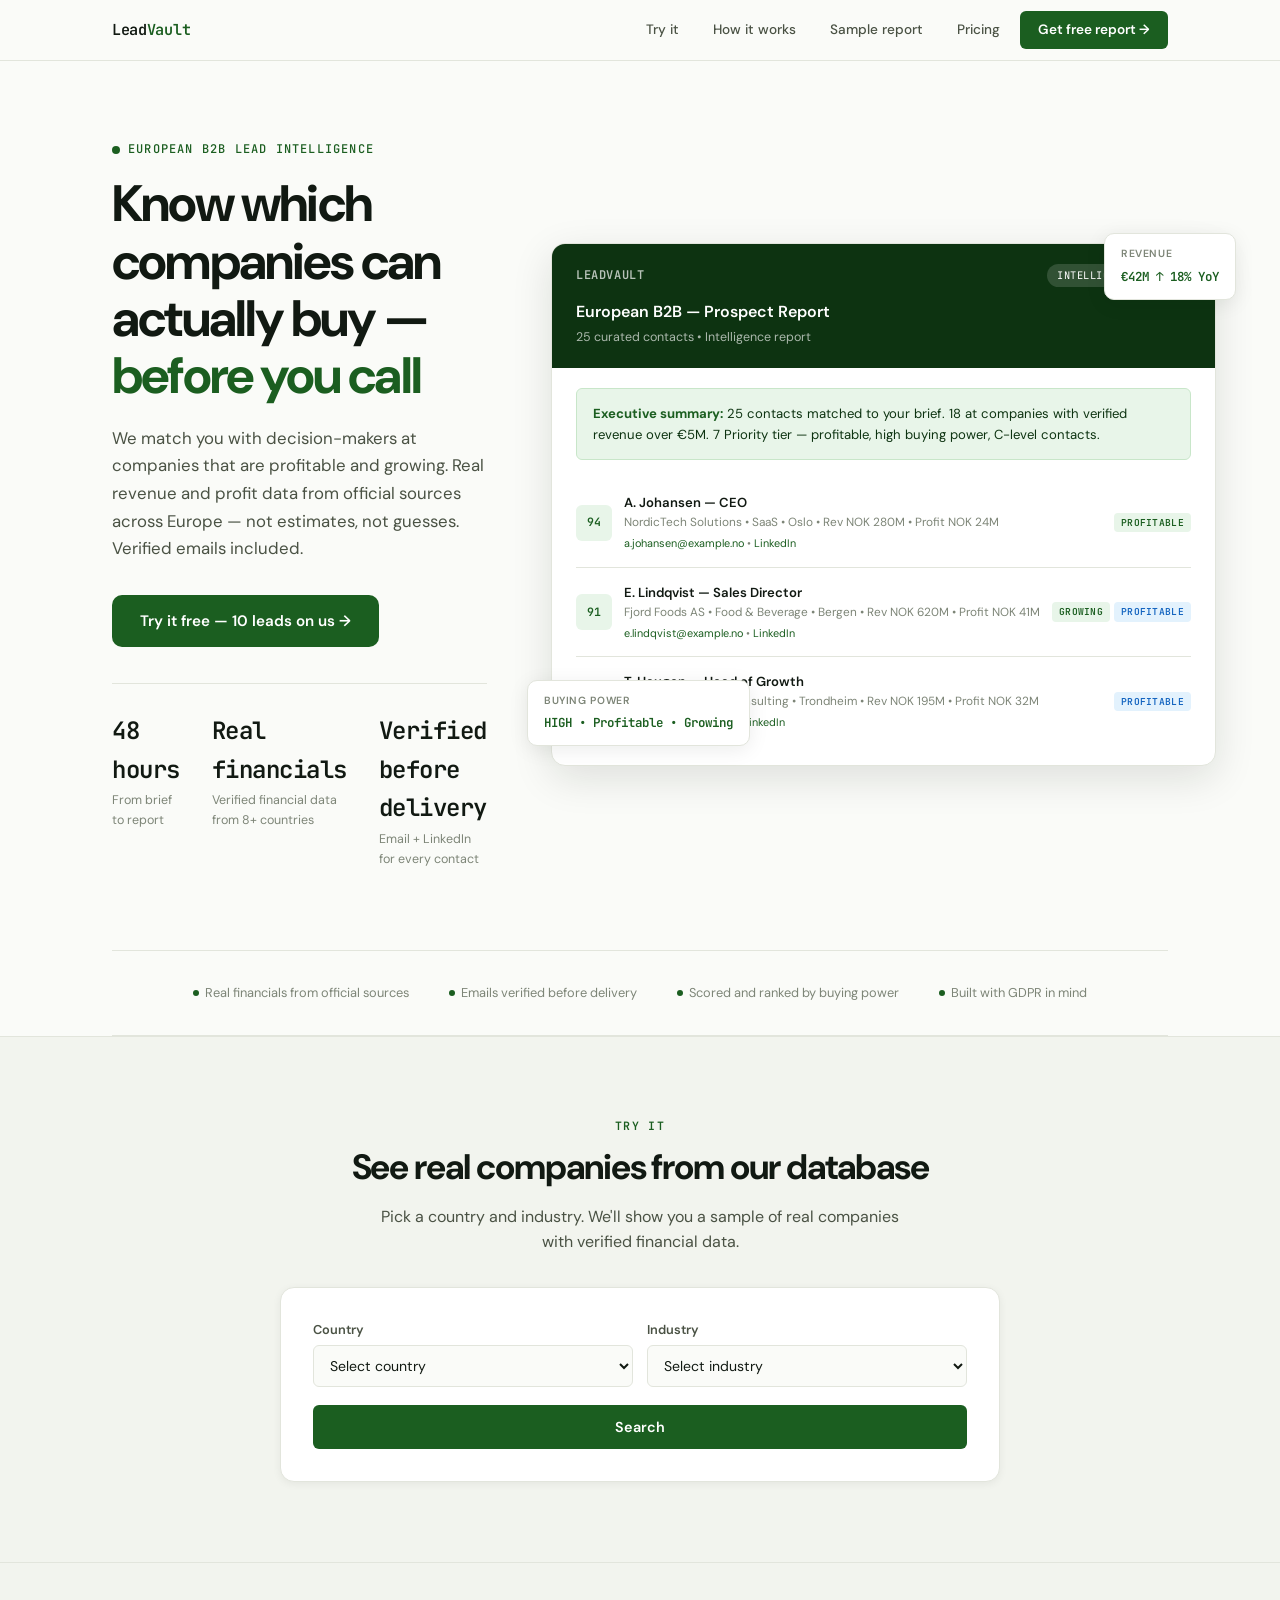
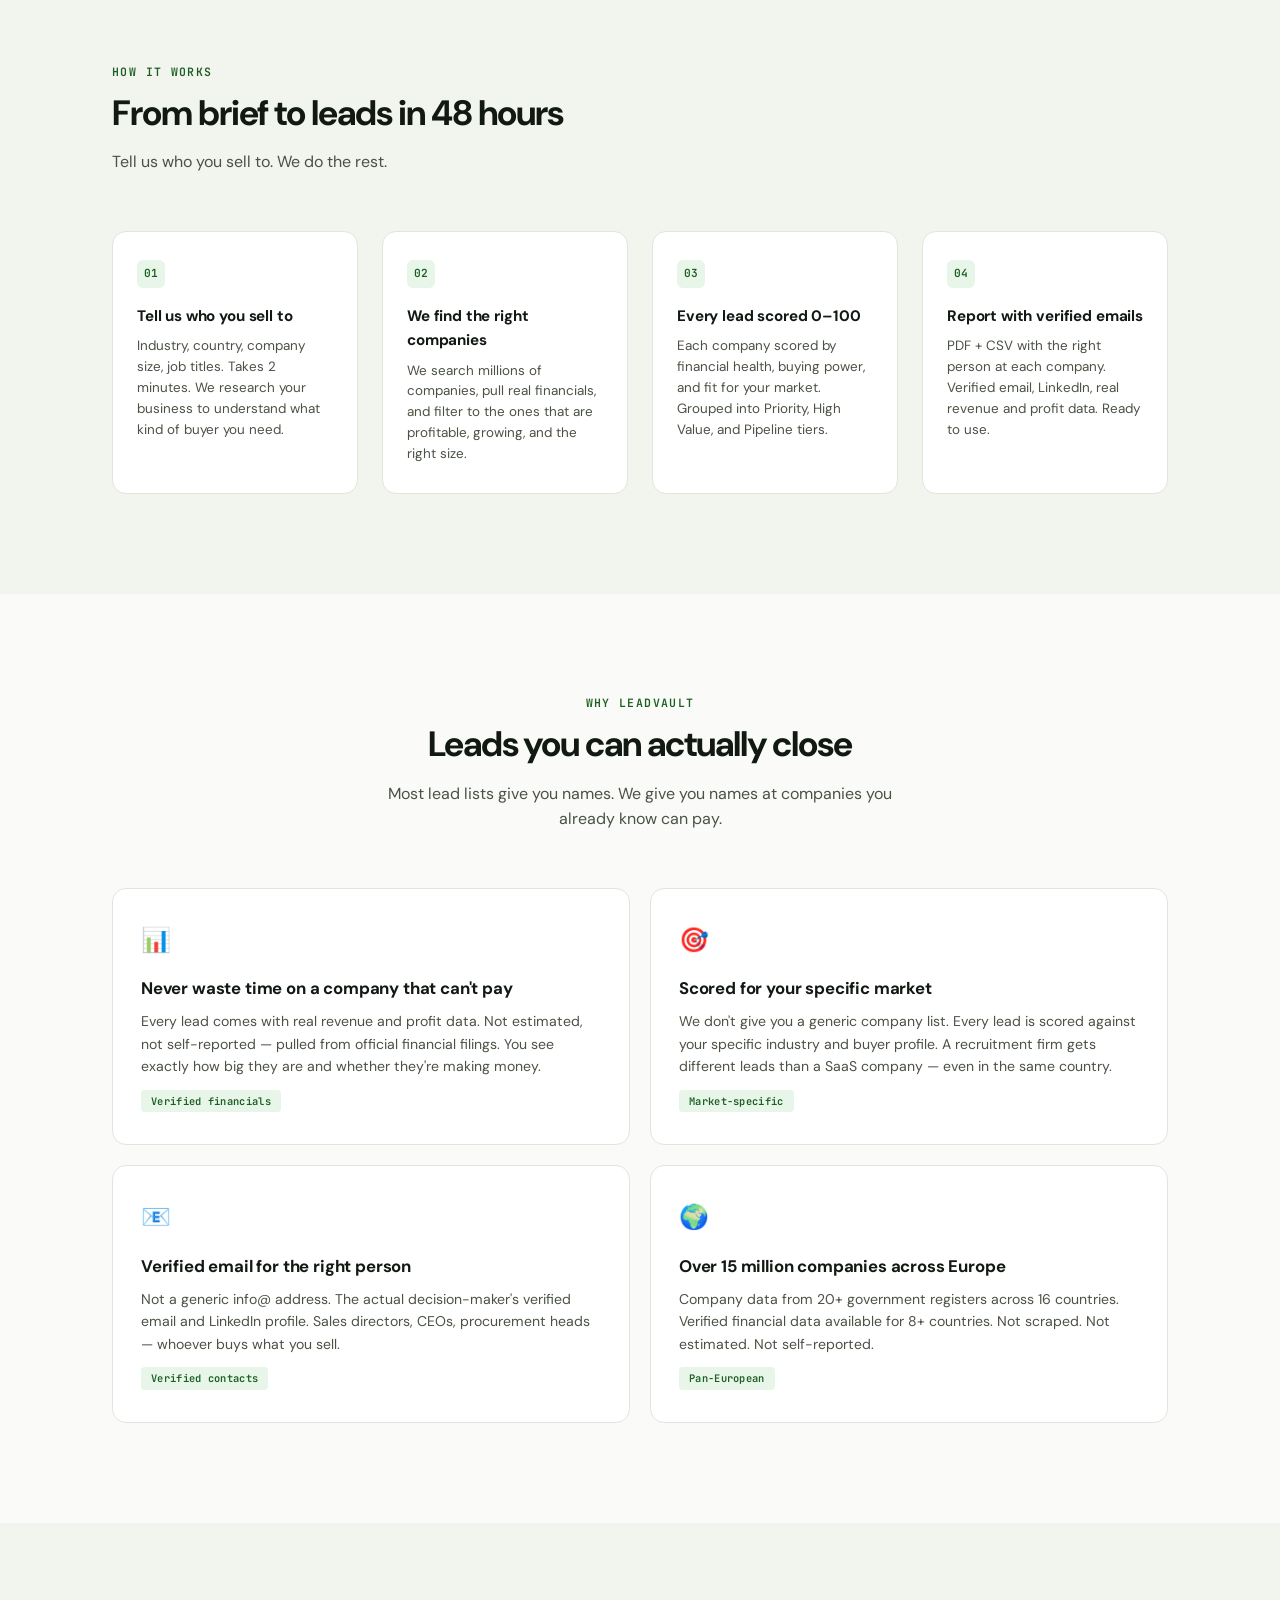
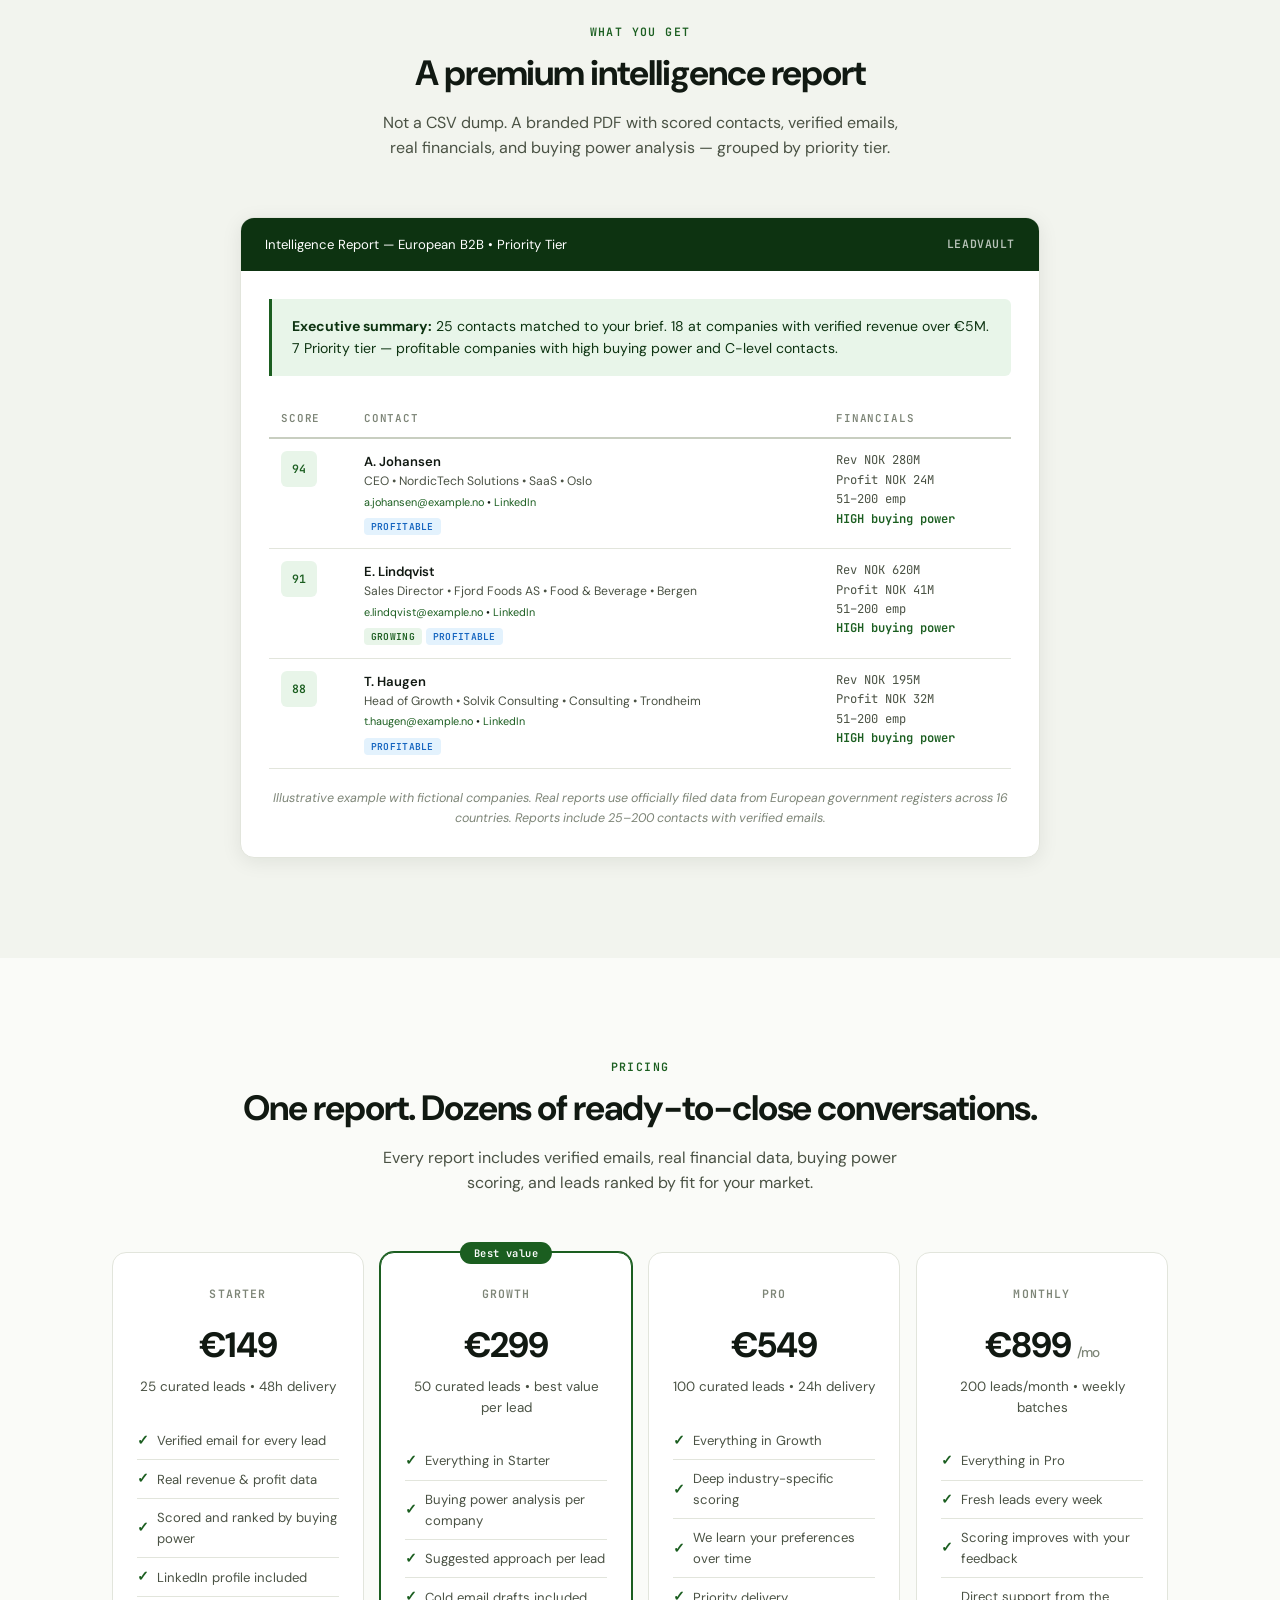
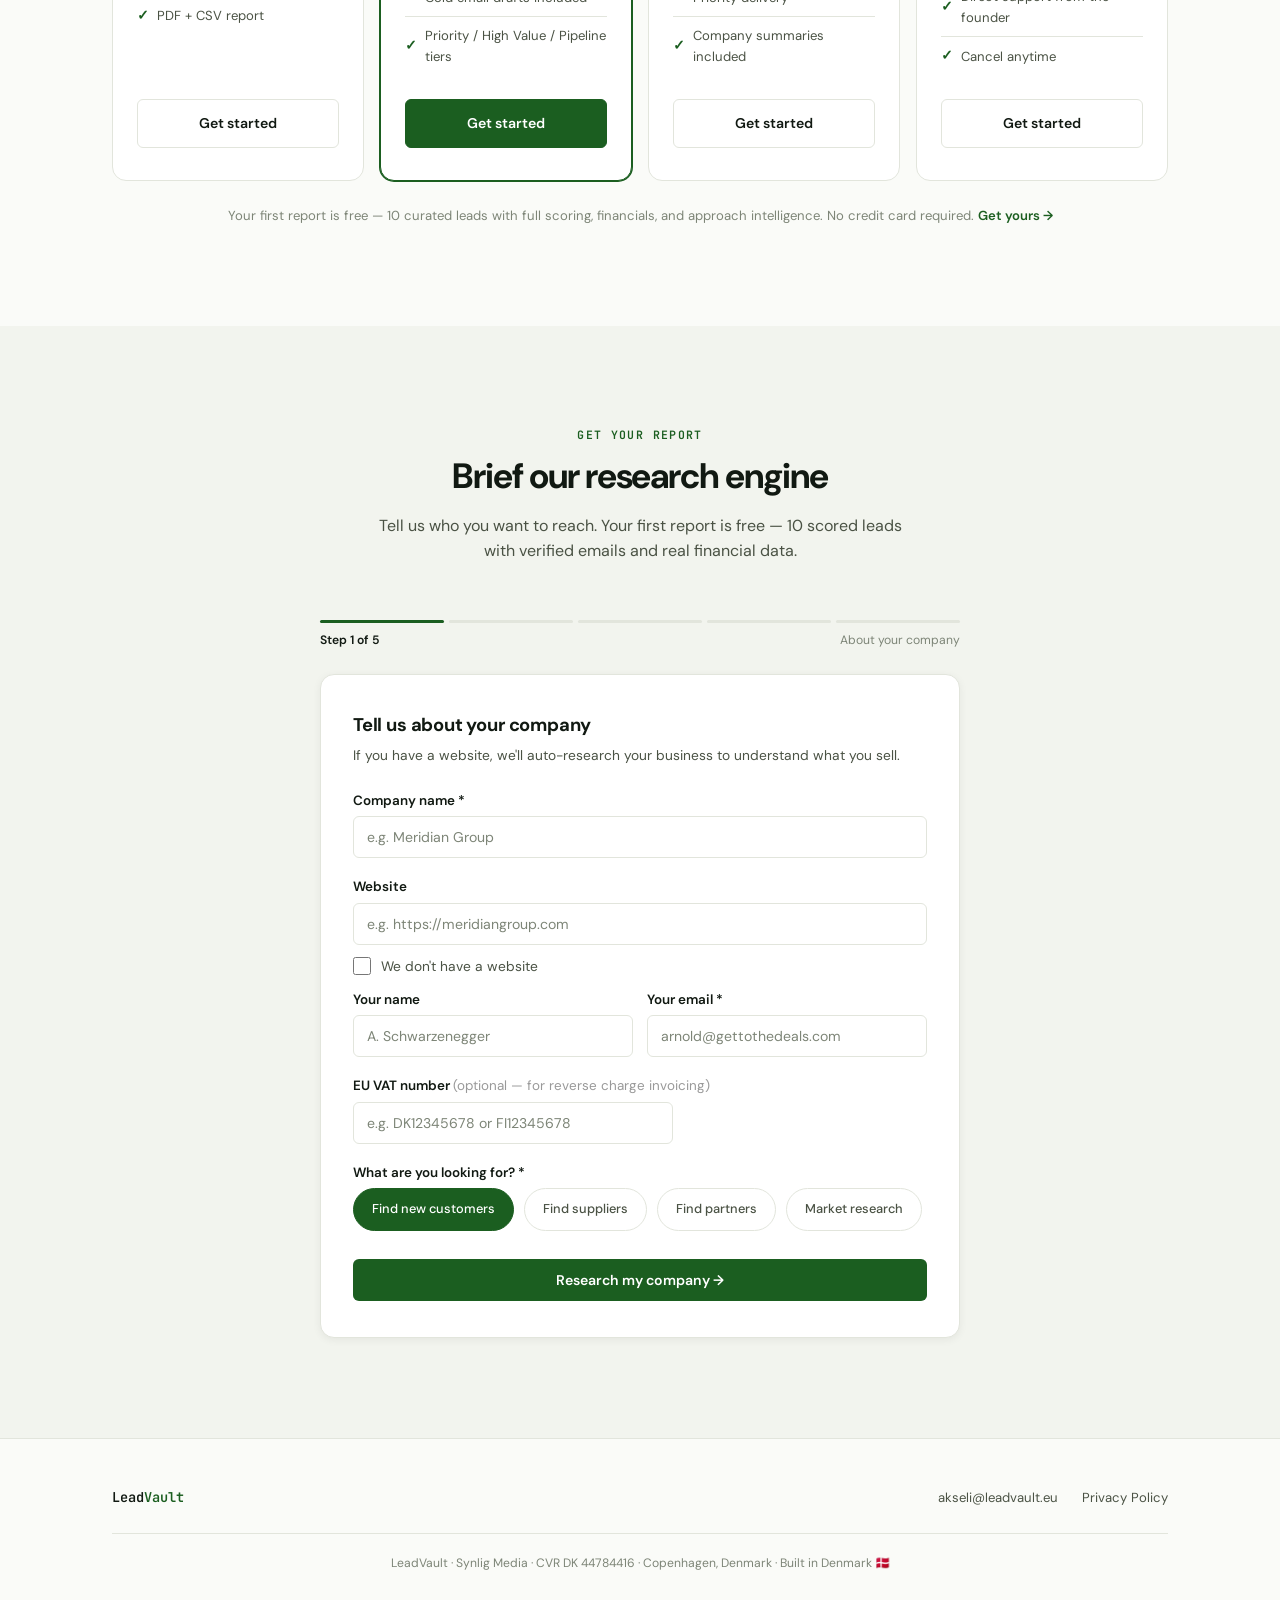
==== commit c2d14965: "Fix false marketing claims and update privacy policy - Replace misleading stats: "20+ government reg" ====
--- a/index.html
+++ b/index.html
@@ -1471,7 +1471,7 @@
                         </div>
                         <div>
                             <div class="hero-stat-num">Real financials</div>
-                            <div class="hero-stat-label">From 20+ government registers</div>
+                            <div class="hero-stat-label">Verified financial data from 8+ countries</div>
                         </div>
                         <div>
                             <div class="hero-stat-num">Verified before delivery</div>
@@ -1507,9 +1507,9 @@
                                 <div style="display:flex; align-items:center; gap:12px;">
                                     <div class="lead-score">94</div>
                                     <div class="lead-info" style="flex:1;">
-                                        <div class="lead-name">S. Nilsen &mdash; CEO &amp; CTO</div>
-                                        <div class="lead-detail">Guard Automation &bull; SaaS &bull; Sandefjord &bull; Rev NOK 300M &bull; Profit NOK 28M</div>
-                                        <div style="margin-top:3px; font-size:0.68rem;"><span style="color:#1B5E20;">s.nilsen@guard.no</span> <span style="color:#7D8577;">&bull;</span> <span style="color:#1B5E20;">LinkedIn</span></div>
+                                        <div class="lead-name">A. Johansen &mdash; CEO</div>
+                                        <div class="lead-detail">NordicTech Solutions &bull; SaaS &bull; Oslo &bull; Rev NOK 280M &bull; Profit NOK 24M</div>
+                                        <div style="margin-top:3px; font-size:0.68rem;"><span style="color:#1B5E20;">a.johansen@example.no</span> <span style="color:#7D8577;">&bull;</span> <span style="color:#1B5E20;">LinkedIn</span></div>
                                     </div>
                                     <div class="lead-badges">
                                         <span class="lead-badge badge-growing">PROFITABLE</span>
@@ -1520,9 +1520,9 @@
                                 <div style="display:flex; align-items:center; gap:12px;">
                                     <div class="lead-score">91</div>
                                     <div class="lead-info" style="flex:1;">
-                                        <div class="lead-name">K. Larsen &mdash; Commercial Director</div>
-                                        <div class="lead-detail">HOFF SA &bull; Food &amp; Beverage &bull; Gj&oslash;vik &bull; Rev NOK 784M &bull; Profit NOK 37M</div>
-                                        <div style="margin-top:3px; font-size:0.68rem;"><span style="color:#1B5E20;">k.larsen@hoff.no</span> <span style="color:#7D8577;">&bull;</span> <span style="color:#1B5E20;">LinkedIn</span></div>
+                                        <div class="lead-name">E. Lindqvist &mdash; Sales Director</div>
+                                        <div class="lead-detail">Fjord Foods AS &bull; Food &amp; Beverage &bull; Bergen &bull; Rev NOK 620M &bull; Profit NOK 41M</div>
+                                        <div style="margin-top:3px; font-size:0.68rem;"><span style="color:#1B5E20;">e.lindqvist@example.no</span> <span style="color:#7D8577;">&bull;</span> <span style="color:#1B5E20;">LinkedIn</span></div>
                                     </div>
                                     <div class="lead-badges">
                                         <span class="lead-badge badge-growing">GROWING</span>
@@ -1534,9 +1534,9 @@
                                 <div style="display:flex; align-items:center; gap:12px;">
                                     <div class="lead-score">88</div>
                                     <div class="lead-info" style="flex:1;">
-                                        <div class="lead-name">M. Berg &mdash; Head of Growth</div>
-                                        <div class="lead-detail">StormGeo &bull; Consulting &bull; Bergen &bull; Rev NOK 221M &bull; Profit NOK 84M</div>
-                                        <div style="margin-top:3px; font-size:0.68rem;"><span style="color:#1B5E20;">m.berg@stormgeo.com</span> <span style="color:#7D8577;">&bull;</span> <span style="color:#1B5E20;">LinkedIn</span></div>
+                                        <div class="lead-name">T. Haugen &mdash; Head of Growth</div>
+                                        <div class="lead-detail">Solvik Consulting &bull; Consulting &bull; Trondheim &bull; Rev NOK 195M &bull; Profit NOK 32M</div>
+                                        <div style="margin-top:3px; font-size:0.68rem;"><span style="color:#1B5E20;">t.haugen@example.no</span> <span style="color:#7D8577;">&bull;</span> <span style="color:#1B5E20;">LinkedIn</span></div>
                                     </div>
                                     <div class="lead-badges">
                                         <span class="lead-badge badge-profitable">PROFITABLE</span>
@@ -1554,9 +1554,9 @@
     <div class="container">
         <div class="trust-bar reveal">
             <div class="trust-item"><span class="trust-dot"></span> Real financials from official sources</div>
-            <div class="trust-item"><span class="trust-dot"></span> Every email verified</div>
+            <div class="trust-item"><span class="trust-dot"></span> Emails verified before delivery</div>
             <div class="trust-item"><span class="trust-dot"></span> Scored and ranked by buying power</div>
-            <div class="trust-item"><span class="trust-dot"></span> GDPR compliant</div>
+            <div class="trust-item"><span class="trust-dot"></span> Built with GDPR in mind</div>
         </div>
     </div>
 
@@ -1703,8 +1703,8 @@
                 </div>
                 <div class="diff-card reveal" style="animation-delay: 0.3s;">
                     <div class="diff-icon">&#x1F30D;</div>
-                    <h3>14M+ companies across Europe</h3>
-                    <p>We pull directly from official government registers &mdash; officially filed revenue, profit, and balance sheets. Not scraped. Not estimated. Not self-reported.</p>
+                    <h3>Over 15 million companies across Europe</h3>
+                    <p>Company data from 20+ government registers across 16 countries. Verified financial data available for 8+ countries. Not scraped. Not estimated. Not self-reported.</p>
                     <span class="diff-tag">Pan-European</span>
                 </div>
             </div>
@@ -1740,36 +1740,36 @@
                             <tr>
                                 <td><span class="lead-score" style="display:inline-flex;">94</span></td>
                                 <td>
-                                    <div class="td-name">S. Nilsen</div>
-                                    <div class="td-company">CEO &amp; CTO &bull; Guard Automation &bull; SaaS &bull; Sandefjord</div>
-                                    <div style="margin-top:2px; font-size:0.68rem;"><span style="color:#1B5E20;">s.nilsen@guard.no</span> &bull; <span style="color:#1B5E20;">LinkedIn</span></div>
+                                    <div class="td-name">A. Johansen</div>
+                                    <div class="td-company">CEO &bull; NordicTech Solutions &bull; SaaS &bull; Oslo</div>
+                                    <div style="margin-top:2px; font-size:0.68rem;"><span style="color:#1B5E20;">a.johansen@example.no</span> &bull; <span style="color:#1B5E20;">LinkedIn</span></div>
                                     <div style="margin-top:4px;"><span class="lead-badge badge-profitable">PROFITABLE</span></div>
                                 </td>
-                                <td class="td-revenue">Rev NOK 300M<br>Profit NOK 28M<br>51&ndash;200 emp<br><span style="color:#1B5E20; font-weight:600;">HIGH buying power</span></td>
+                                <td class="td-revenue">Rev NOK 280M<br>Profit NOK 24M<br>51&ndash;200 emp<br><span style="color:#1B5E20; font-weight:600;">HIGH buying power</span></td>
                             </tr>
                             <tr>
                                 <td><span class="lead-score" style="display:inline-flex;">91</span></td>
                                 <td>
-                                    <div class="td-name">K. Larsen</div>
-                                    <div class="td-company">Commercial Director &bull; HOFF SA &bull; Food &amp; Beverage &bull; Gj&oslash;vik</div>
-                                    <div style="margin-top:2px; font-size:0.68rem;"><span style="color:#1B5E20;">k.larsen@hoff.no</span> &bull; <span style="color:#1B5E20;">LinkedIn</span></div>
+                                    <div class="td-name">E. Lindqvist</div>
+                                    <div class="td-company">Sales Director &bull; Fjord Foods AS &bull; Food &amp; Beverage &bull; Bergen</div>
+                                    <div style="margin-top:2px; font-size:0.68rem;"><span style="color:#1B5E20;">e.lindqvist@example.no</span> &bull; <span style="color:#1B5E20;">LinkedIn</span></div>
                                     <div style="margin-top:4px;"><span class="lead-badge badge-growing">GROWING</span> <span class="lead-badge badge-profitable">PROFITABLE</span></div>
                                 </td>
-                                <td class="td-revenue">Rev NOK 784M<br>Profit NOK 37M<br>51&ndash;200 emp<br><span style="color:#1B5E20; font-weight:600;">HIGH buying power</span></td>
+                                <td class="td-revenue">Rev NOK 620M<br>Profit NOK 41M<br>51&ndash;200 emp<br><span style="color:#1B5E20; font-weight:600;">HIGH buying power</span></td>
                             </tr>
                             <tr>
                                 <td><span class="lead-score" style="display:inline-flex;">88</span></td>
                                 <td>
-                                    <div class="td-name">M. Berg</div>
-                                    <div class="td-company">Head of Growth &bull; StormGeo &bull; Consulting &bull; Bergen</div>
-                                    <div style="margin-top:2px; font-size:0.68rem;"><span style="color:#1B5E20;">m.berg@stormgeo.com</span> &bull; <span style="color:#1B5E20;">LinkedIn</span></div>
+                                    <div class="td-name">T. Haugen</div>
+                                    <div class="td-company">Head of Growth &bull; Solvik Consulting &bull; Consulting &bull; Trondheim</div>
+                                    <div style="margin-top:2px; font-size:0.68rem;"><span style="color:#1B5E20;">t.haugen@example.no</span> &bull; <span style="color:#1B5E20;">LinkedIn</span></div>
                                     <div style="margin-top:4px;"><span class="lead-badge badge-profitable">PROFITABLE</span></div>
                                 </td>
-                                <td class="td-revenue">Rev NOK 221M<br>Profit NOK 84M<br>51&ndash;200 emp<br><span style="color:#1B5E20; font-weight:600;">HIGH buying power</span></td>
+                                <td class="td-revenue">Rev NOK 195M<br>Profit NOK 32M<br>51&ndash;200 emp<br><span style="color:#1B5E20; font-weight:600;">HIGH buying power</span></td>
                             </tr>
                         </tbody>
                     </table>
-                    <p class="preview-note">Based on real data from official European government registers across 10+ countries. Names abbreviated for privacy. Reports include 25&ndash;200 contacts with verified emails.</p>
+                    <p class="preview-note">Illustrative example with fictional companies. Real reports use officially filed data from European government registers across 16 countries. Reports include 25&ndash;200 contacts with verified emails.</p>
                 </div>
             </div>
         </div>
@@ -2201,7 +2201,7 @@
                         <div class="wiz-confirmation" id="confDirect" style="display:none;">
                             <div class="wiz-conf-icon">&#10003;</div>
                             <h2>Brief received</h2>
-                            <p>Our research team is building your intelligence report. We'll email you within 24&ndash;48 hours with verified contacts, financials, growth signals, and scoring.</p>
+                            <p>Our research engine is building your intelligence report. We'll email you within 24&ndash;48 hours with verified contacts, financials, growth signals, and scoring.</p>
                         </div>
                         <div id="confFallback" style="display:none; padding: 24px 0;">
                             <div style="text-align: center; margin-bottom: 20px;">
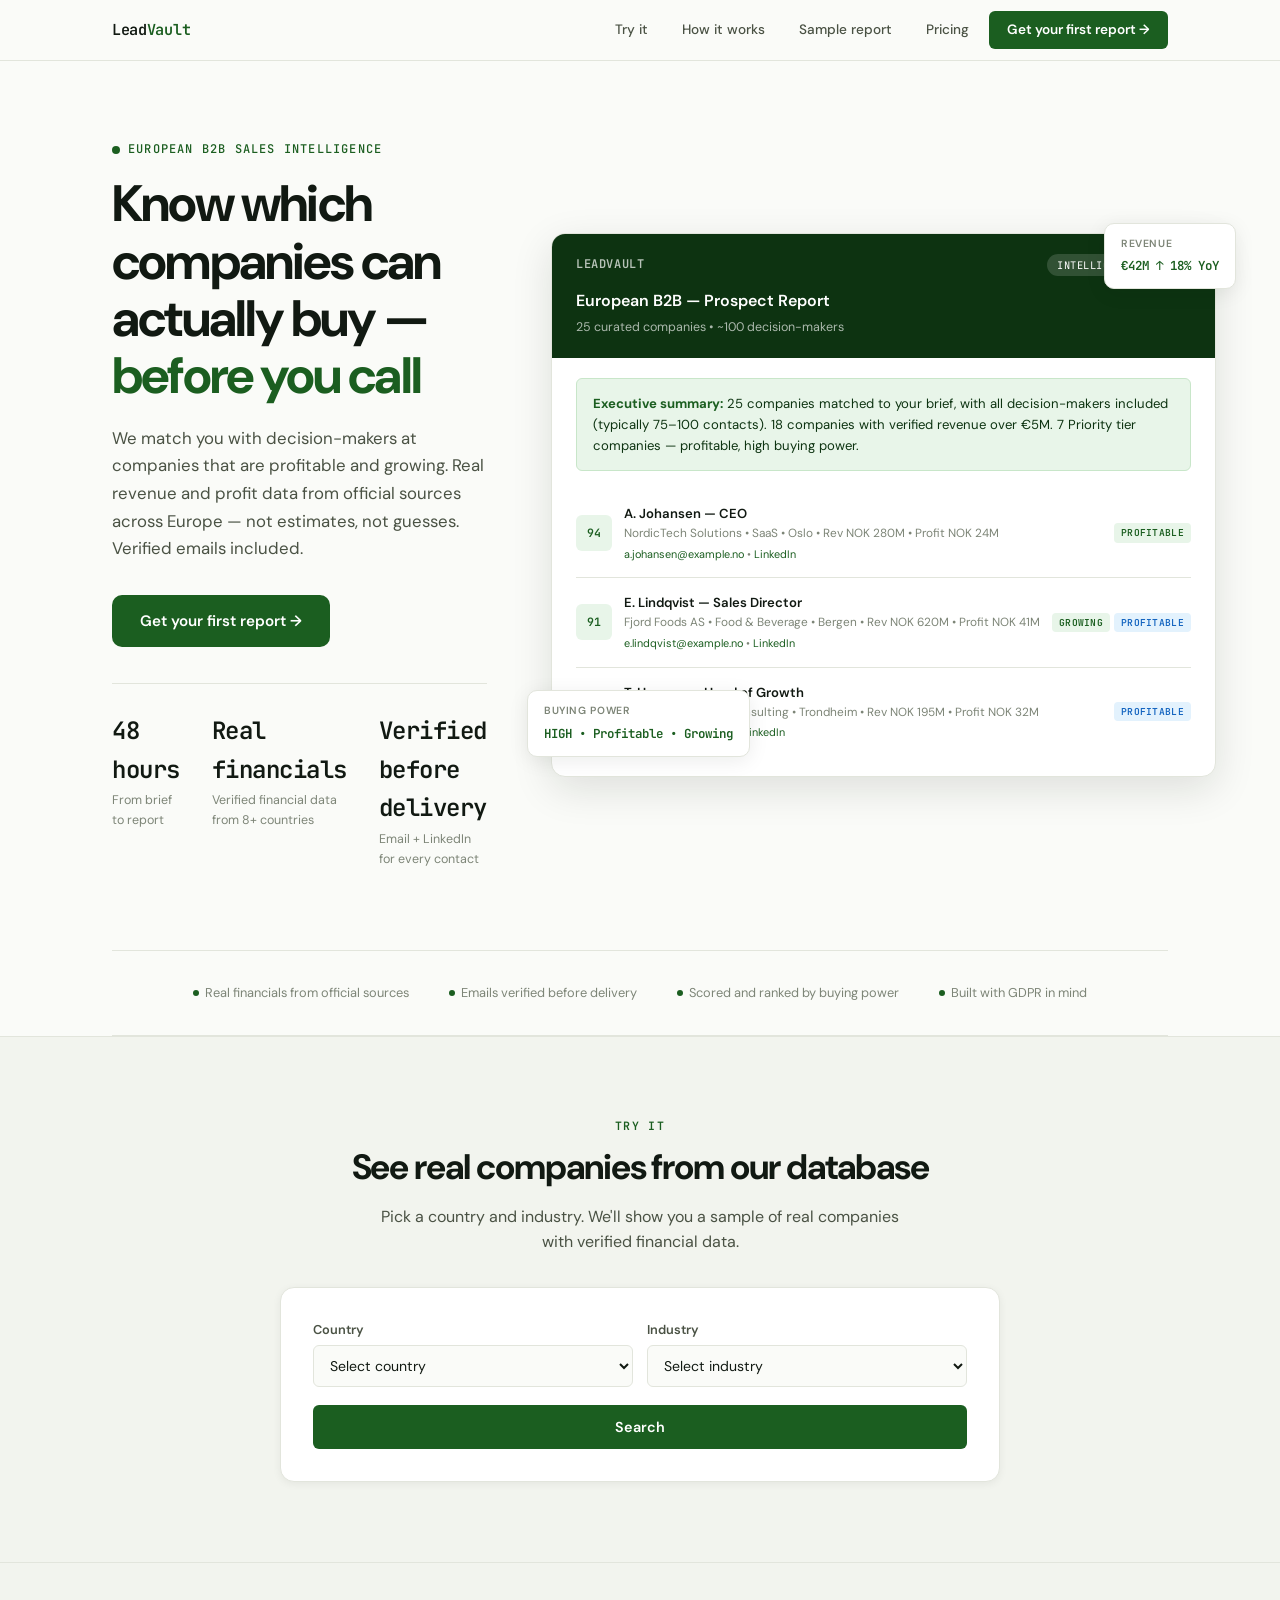
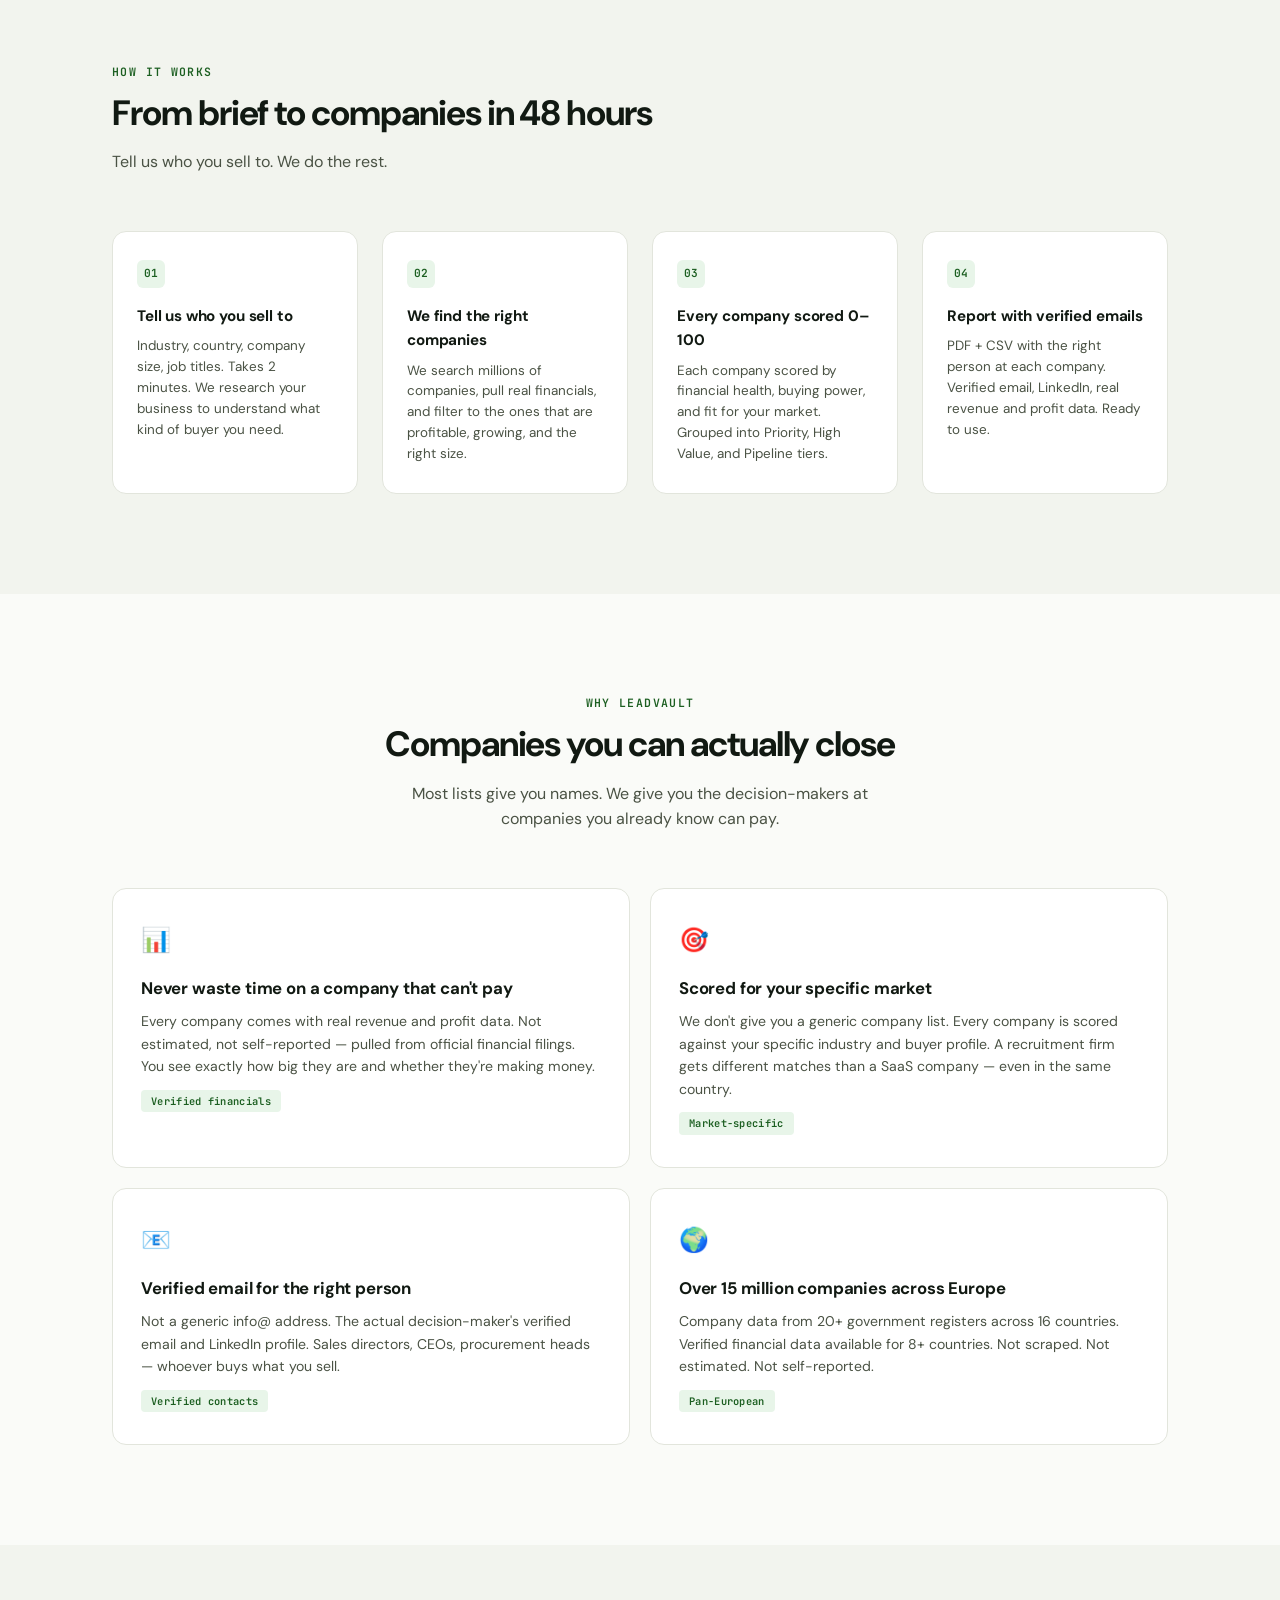
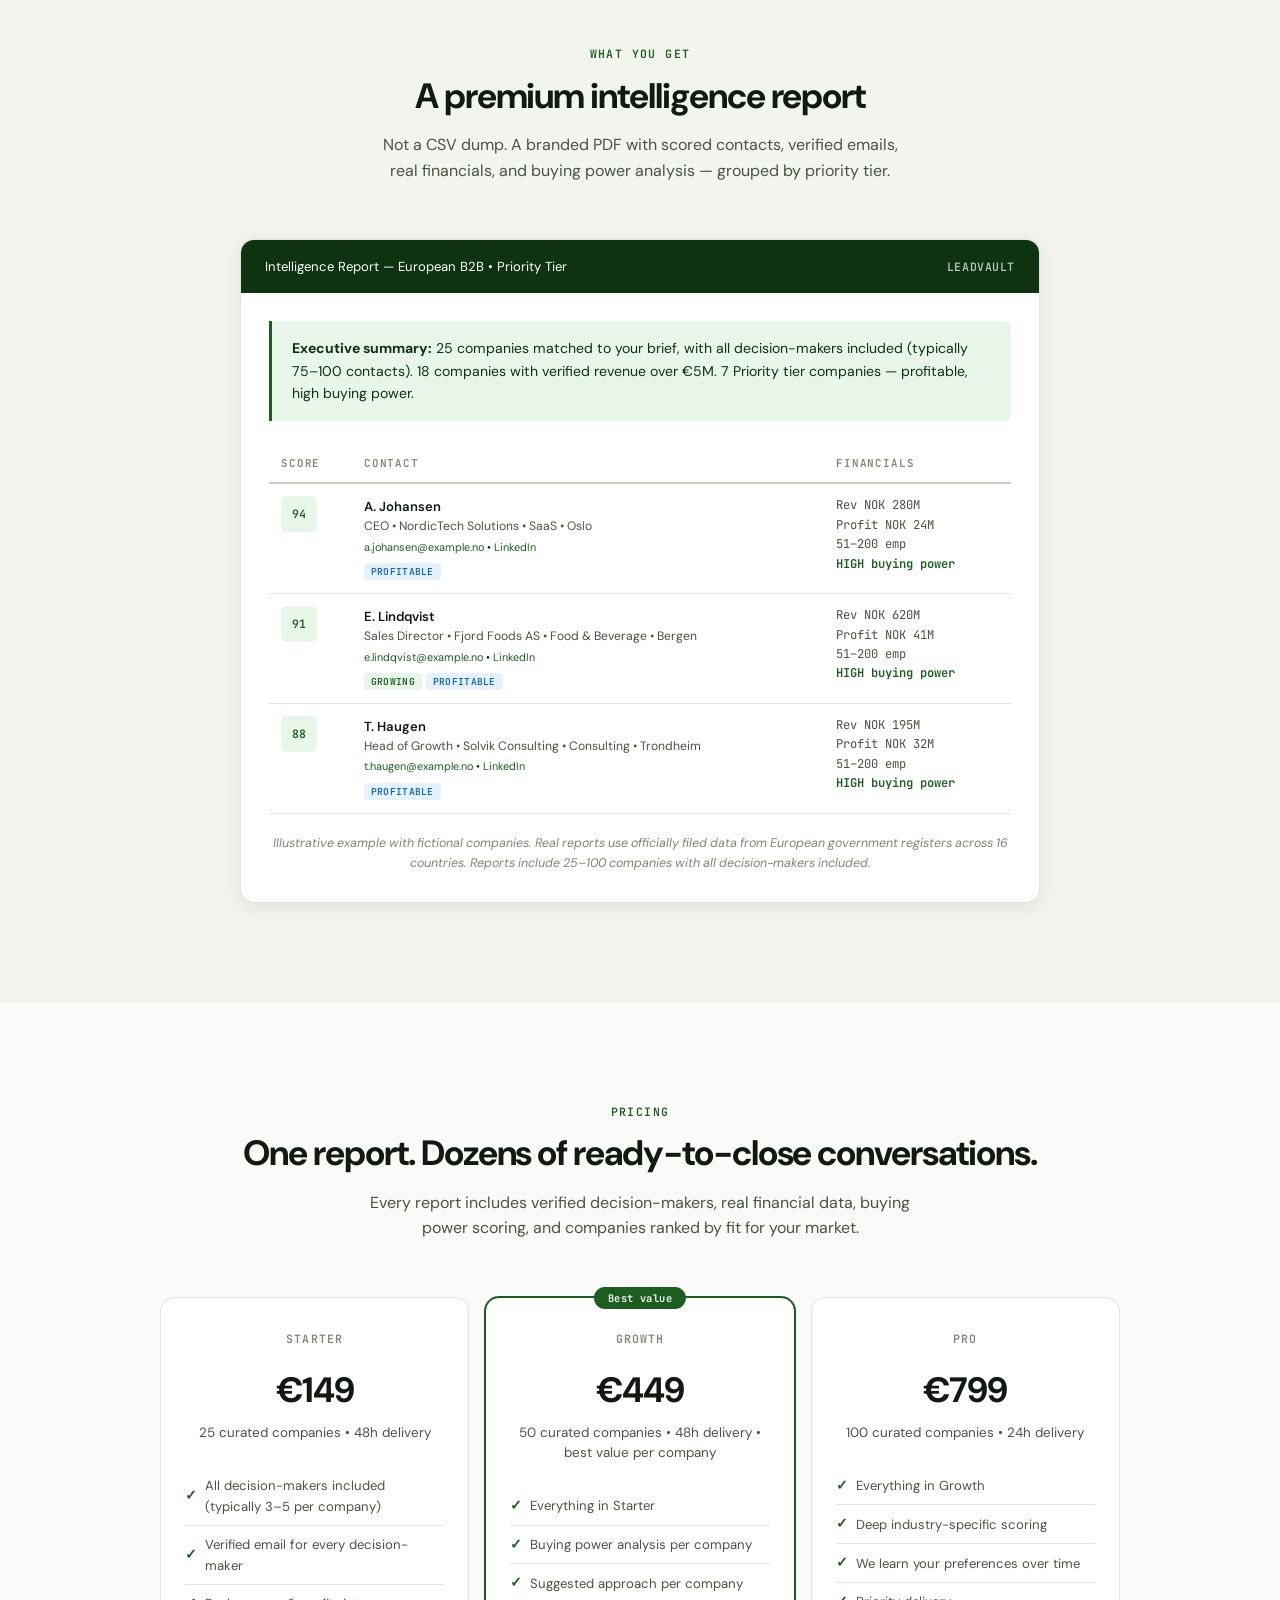
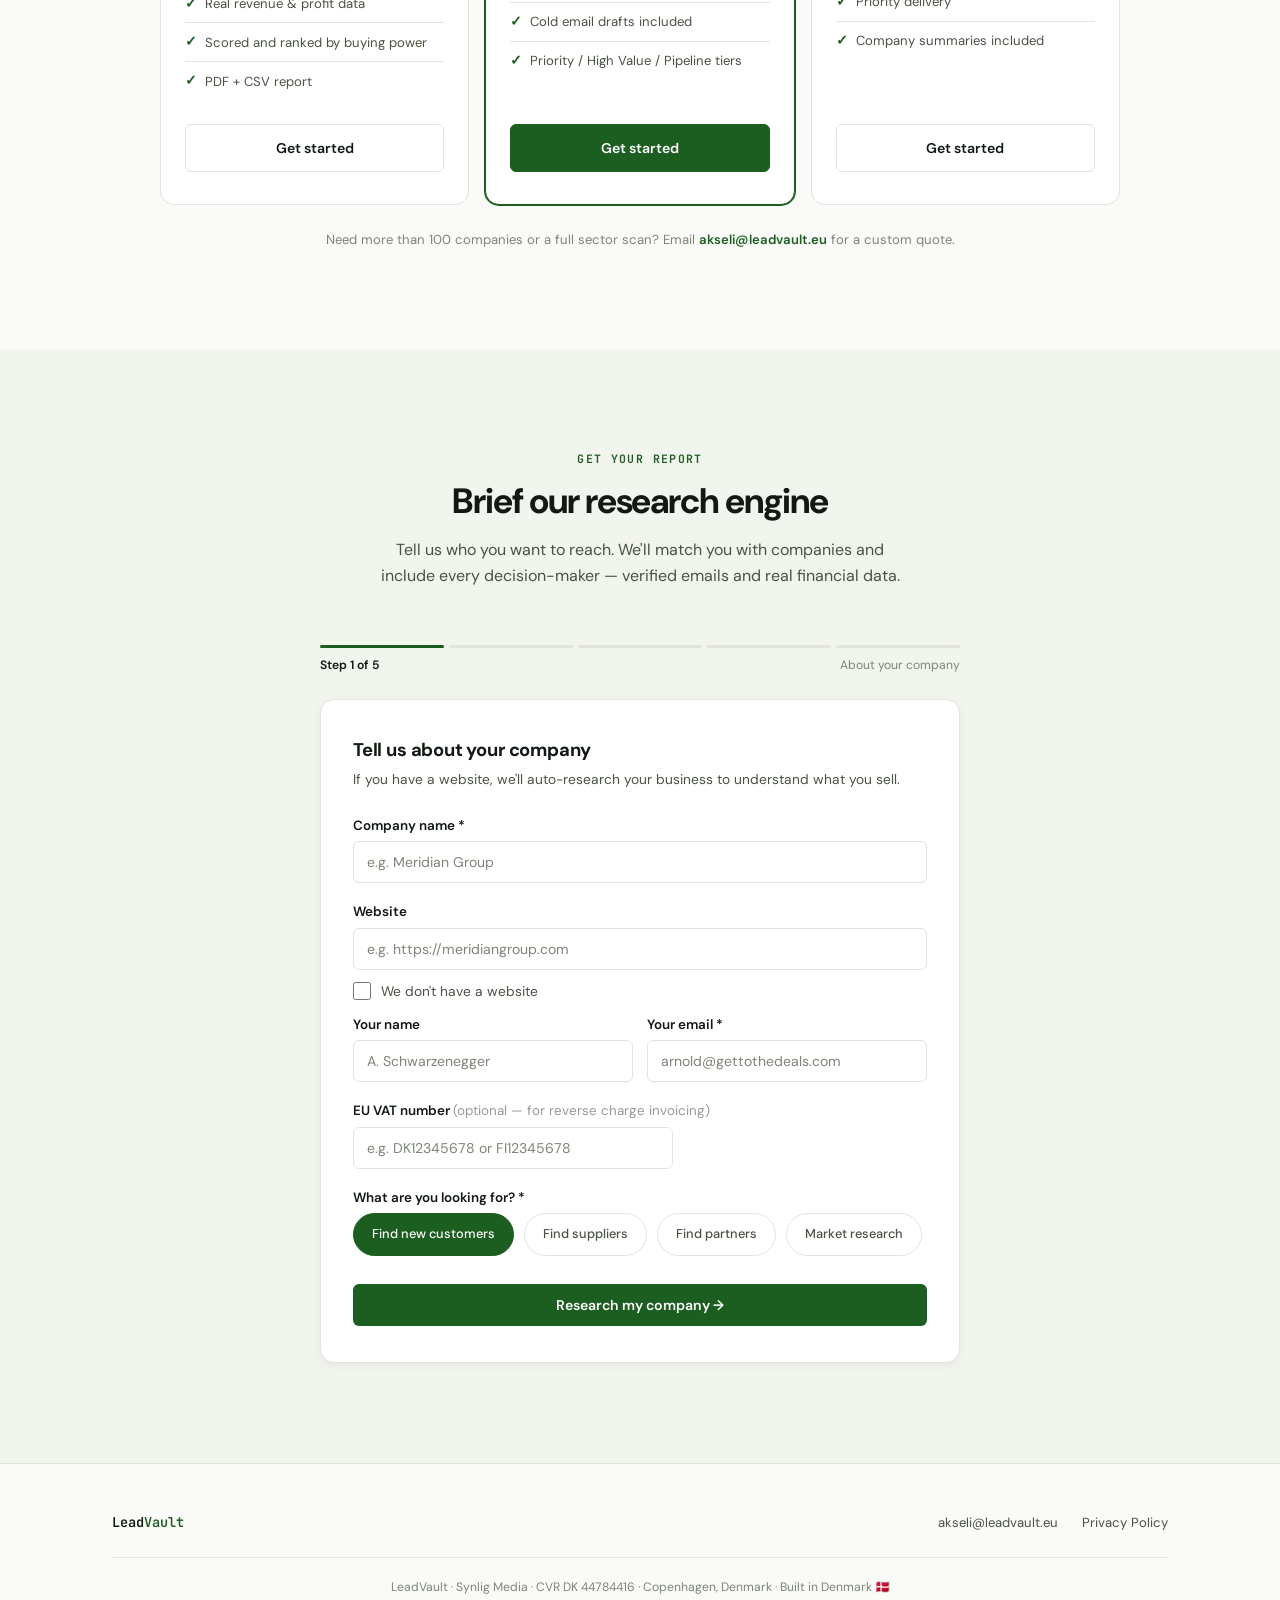
==== commit 70c4cd6a: "Pricing rework: 3 one-off tiers, drop Monthly and Free, shift unit from leads to companies - Drop Mo" ====
--- a/index.html
+++ b/index.html
@@ -4,12 +4,12 @@
     <meta charset="UTF-8">
     <meta name="viewport" content="width=device-width, initial-scale=1.0">
     <title>LeadVault — Sales Intelligence Reports</title>
-    <meta name="description" content="Sales intelligence reports with real financials, verified emails, growth signals, and a recommended approach for every lead. Not a database — a research engine.">
-    <meta name="keywords" content="B2B leads, sales intelligence, verified contacts, growth signals, financial data, lead scoring, sales prospecting">
+    <meta name="description" content="Sales intelligence reports with real financials, verified emails, growth signals, and a recommended approach for every company. Not a database — a research engine.">
+    <meta name="keywords" content="B2B sales intelligence, verified decision-makers, growth signals, financial data, company scoring, sales prospecting">
     <link rel="canonical" href="https://leadvault.eu/">
     <link rel="icon" href="data:image/svg+xml,<svg xmlns='http://www.w3.org/2000/svg' viewBox='0 0 100 100'><text y='.9em' font-size='90'>V</text></svg>">
     <meta property="og:title" content="LeadVault — Sales Intelligence Reports">
-    <meta property="og:description" content="Every lead comes with a reason to call. Curated reports with real financial data, growth signals, and a recommended approach.">
+    <meta property="og:description" content="Every company comes with a reason to call. Curated reports with real financial data, growth signals, and a recommended approach.">
     <meta property="og:type" content="website">
 
     <link rel="preconnect" href="https://fonts.googleapis.com">
@@ -673,8 +673,10 @@
            ================================================================ */
         .pricing-grid {
             display: grid;
-            grid-template-columns: repeat(4, 1fr);
+            grid-template-columns: repeat(3, 1fr);
             gap: 16px;
+            max-width: 960px;
+            margin: 0 auto;
         }
 
         .pricing-card {
@@ -1450,7 +1452,7 @@
                 <a href="#pricing">Pricing</a>
                 <!-- Blog link hidden until content is ready -->
                 <!-- <a href="https://api.leadvault.eu/blog" target="_blank">Blog</a> -->
-                <a href="#brief" class="nav-cta">Get free report &rarr;</a>
+                <a href="#brief" class="nav-cta">Get your first report &rarr;</a>
             </div>
         </div>
     </nav>
@@ -1460,10 +1462,10 @@
         <div class="container">
             <div class="hero-grid">
                 <div class="hero-content reveal">
-                    <div class="hero-eyebrow">European B2B lead intelligence</div>
+                    <div class="hero-eyebrow">European B2B sales intelligence</div>
                     <h1>Know which companies can actually buy &mdash; <em>before you call</em></h1>
                     <p class="hero-desc">We match you with decision-makers at companies that are profitable and growing. Real revenue and profit data from official sources across Europe &mdash; not estimates, not guesses. Verified emails included.</p>
-                    <a href="#brief" class="hero-cta">Try it free &mdash; 10 leads on us &rarr;</a>
+                    <a href="#brief" class="hero-cta">Get your first report &rarr;</a>
                     <div class="hero-stats">
                         <div>
                             <div class="hero-stat-num">48 hours</div>
@@ -1497,11 +1499,11 @@
                                 <span class="report-badge">INTELLIGENCE REPORT</span>
                             </div>
                             <div class="report-title">European B2B &mdash; Prospect Report</div>
-                            <div class="report-subtitle">25 curated contacts &bull; Intelligence report</div>
+                            <div class="report-subtitle">25 curated companies &bull; ~100 decision-makers</div>
                         </div>
                         <div class="report-body">
                             <div class="report-summary">
-                                <strong>Executive summary:</strong> 25 contacts matched to your brief. 18 at companies with verified revenue over &euro;5M. 7 Priority tier &mdash; profitable, high buying power, C-level contacts.
+                                <strong>Executive summary:</strong> 25 companies matched to your brief, with all decision-makers included (typically 75&ndash;100 contacts). 18 companies with verified revenue over &euro;5M. 7 Priority tier companies &mdash; profitable, high buying power.
                             </div>
                             <div class="report-lead" style="display:block; padding:14px 0; border-bottom:1px solid var(--border);">
                                 <div style="display:flex; align-items:center; gap:12px;">
@@ -1646,7 +1648,7 @@
         <div class="container">
             <div class="section-header reveal">
                 <div class="section-eyebrow">How it works</div>
-                <h2 class="section-title">From brief to leads in 48 hours</h2>
+                <h2 class="section-title">From brief to companies in 48 hours</h2>
                 <p class="section-desc">Tell us who you sell to. We do the rest.</p>
             </div>
             <div class="steps-grid">
@@ -1662,7 +1664,7 @@
                 </div>
                 <div class="step-card reveal" style="animation-delay: 0.2s;">
                     <div class="step-num">03</div>
-                    <h3>Every lead scored 0&ndash;100</h3>
+                    <h3>Every company scored 0&ndash;100</h3>
                     <p>Each company scored by financial health, buying power, and fit for your market. Grouped into Priority, High Value, and Pipeline tiers.</p>
                 </div>
                 <div class="step-card reveal" style="animation-delay: 0.3s;">
@@ -1679,20 +1681,20 @@
         <div class="container">
             <div class="section-header reveal" style="text-align: center;">
                 <div class="section-eyebrow">Why LeadVault</div>
-                <h2 class="section-title">Leads you can actually close</h2>
-                <p class="section-desc" style="margin: 12px auto 0;">Most lead lists give you names. We give you names at companies you already know can pay.</p>
+                <h2 class="section-title">Companies you can actually close</h2>
+                <p class="section-desc" style="margin: 12px auto 0;">Most lists give you names. We give you the decision-makers at companies you already know can pay.</p>
             </div>
             <div class="diff-grid">
                 <div class="diff-card reveal">
                     <div class="diff-icon">&#x1F4CA;</div>
                     <h3>Never waste time on a company that can't pay</h3>
-                    <p>Every lead comes with real revenue and profit data. Not estimated, not self-reported &mdash; pulled from official financial filings. You see exactly how big they are and whether they're making money.</p>
+                    <p>Every company comes with real revenue and profit data. Not estimated, not self-reported &mdash; pulled from official financial filings. You see exactly how big they are and whether they're making money.</p>
                     <span class="diff-tag">Verified financials</span>
                 </div>
                 <div class="diff-card reveal" style="animation-delay: 0.1s;">
                     <div class="diff-icon">&#x1F3AF;</div>
                     <h3>Scored for your specific market</h3>
-                    <p>We don't give you a generic company list. Every lead is scored against your specific industry and buyer profile. A recruitment firm gets different leads than a SaaS company &mdash; even in the same country.</p>
+                    <p>We don't give you a generic company list. Every company is scored against your specific industry and buyer profile. A recruitment firm gets different matches than a SaaS company &mdash; even in the same country.</p>
                     <span class="diff-tag">Market-specific</span>
                 </div>
                 <div class="diff-card reveal" style="animation-delay: 0.2s;">
@@ -1726,7 +1728,7 @@
                 </div>
                 <div class="preview-content">
                     <div class="preview-exec">
-                        <strong>Executive summary:</strong> 25 contacts matched to your brief. 18 at companies with verified revenue over &euro;5M. 7 Priority tier &mdash; profitable companies with high buying power and C-level contacts.
+                        <strong>Executive summary:</strong> 25 companies matched to your brief, with all decision-makers included (typically 75&ndash;100 contacts). 18 companies with verified revenue over &euro;5M. 7 Priority tier companies &mdash; profitable, high buying power.
                     </div>
                     <table class="preview-table">
                         <thead>
@@ -1769,7 +1771,7 @@
                             </tr>
                         </tbody>
                     </table>
-                    <p class="preview-note">Illustrative example with fictional companies. Real reports use officially filed data from European government registers across 16 countries. Reports include 25&ndash;200 contacts with verified emails.</p>
+                    <p class="preview-note">Illustrative example with fictional companies. Real reports use officially filed data from European government registers across 16 countries. Reports include 25&ndash;100 companies with all decision-makers included.</p>
                 </div>
             </div>
         </div>
@@ -1781,7 +1783,7 @@
             <div class="section-header" style="text-align: center;">
                 <div class="section-eyebrow reveal">Pricing</div>
                 <h2 class="section-title reveal">One report. Dozens of ready-to-close conversations.</h2>
-                <p class="section-desc reveal" style="margin: 12px auto 0;">Every report includes verified emails, real financial data, buying power scoring, and leads ranked by fit for your market.</p>
+                <p class="section-desc reveal" style="margin: 12px auto 0;">Every report includes verified decision-makers, real financial data, buying power scoring, and companies ranked by fit for your market.</p>
             </div>
 
             <!-- ============================================================
@@ -1791,24 +1793,24 @@
                 <div class="pricing-card">
                     <div class="pricing-tier">Starter</div>
                     <div class="pricing-price">&euro;149</div>
-                    <div class="pricing-desc">25 curated leads &bull; 48h delivery</div>
+                    <div class="pricing-desc">25 curated companies &bull; 48h delivery</div>
                     <ul class="pricing-features">
-                        <li>Verified email for every lead</li>
+                        <li>All decision-makers included (typically 3&ndash;5 per company)</li>
+                        <li>Verified email for every decision-maker</li>
                         <li>Real revenue &amp; profit data</li>
                         <li>Scored and ranked by buying power</li>
-                        <li>LinkedIn profile included</li>
                         <li>PDF + CSV report</li>
                     </ul>
                     <a href="#brief" class="pricing-cta">Get started</a>
                 </div>
                 <div class="pricing-card featured">
                     <div class="pricing-tier">Growth</div>
-                    <div class="pricing-price">&euro;299</div>
-                    <div class="pricing-desc">50 curated leads &bull; best value per lead</div>
+                    <div class="pricing-price">&euro;449</div>
+                    <div class="pricing-desc">50 curated companies &bull; 48h delivery &bull; best value per company</div>
                     <ul class="pricing-features">
                         <li>Everything in Starter</li>
                         <li>Buying power analysis per company</li>
-                        <li>Suggested approach per lead</li>
+                        <li>Suggested approach per company</li>
                         <li>Cold email drafts included</li>
                         <li>Priority / High Value / Pipeline tiers</li>
                     </ul>
@@ -1816,8 +1818,8 @@
                 </div>
                 <div class="pricing-card">
                     <div class="pricing-tier">Pro</div>
-                    <div class="pricing-price">&euro;549</div>
-                    <div class="pricing-desc">100 curated leads &bull; 24h delivery</div>
+                    <div class="pricing-price">&euro;799</div>
+                    <div class="pricing-desc">100 curated companies &bull; 24h delivery</div>
                     <ul class="pricing-features">
                         <li>Everything in Growth</li>
                         <li>Deep industry-specific scoring</li>
@@ -1827,21 +1829,8 @@
                     </ul>
                     <a href="#brief" class="pricing-cta">Get started</a>
                 </div>
-                <div class="pricing-card">
-                    <div class="pricing-tier">Monthly</div>
-                    <div class="pricing-price">&euro;899 <span>/mo</span></div>
-                    <div class="pricing-desc">200 leads/month &bull; weekly batches</div>
-                    <ul class="pricing-features">
-                        <li>Everything in Pro</li>
-                        <li>Fresh leads every week</li>
-                        <li>Scoring improves with your feedback</li>
-                        <li>Direct support from the founder</li>
-                        <li>Cancel anytime</li>
-                    </ul>
-                    <a href="#brief" class="pricing-cta">Get started</a>
-                </div>
             </div>
-            <p class="pricing-note">Your first report is free &mdash; 10 curated leads with full scoring, financials, and approach intelligence. No credit card required. <a href="#brief" style="color: var(--brand); font-weight: 600; text-decoration: none;">Get yours &rarr;</a></p>
+            <p class="pricing-note">Need more than 100 companies or a full sector scan? Email <a href="mailto:akseli@leadvault.eu" style="color: var(--brand); font-weight: 600; text-decoration: none;">akseli@leadvault.eu</a> for a custom quote.</p>
         </div>
     </section>
 
@@ -1851,7 +1840,7 @@
             <div class="section-header" style="text-align: center;">
                 <div class="section-eyebrow reveal">Get your report</div>
                 <h2 class="section-title reveal">Brief our research engine</h2>
-                <p class="section-desc reveal" style="margin: 12px auto 0;">Tell us who you want to reach. Your first report is free &mdash; 10 scored leads with verified emails and real financial data.</p>
+                <p class="section-desc reveal" style="margin: 12px auto 0;">Tell us who you want to reach. We'll match you with companies and include every decision-maker &mdash; verified emails and real financial data.</p>
             </div>
 
             <div class="wizard-container">
@@ -1923,7 +1912,7 @@
                     <!-- STEP 2 -->
                     <div class="wiz-step" id="ws2">
                         <div class="wiz-title" id="ws2_title">What do you sell?</div>
-                        <div class="wiz-desc" id="ws2_desc">The more specific, the better the leads. We've pre-filled this from your website &mdash; edit freely.</div>
+                        <div class="wiz-desc" id="ws2_desc">The more specific, the better the matches. We've pre-filled this from your website &mdash; edit freely.</div>
                         <!-- Seller mode (default) -->
                         <div class="wiz-field" id="ws2_seller">
                             <label class="wiz-label">Product or service description *</label>
@@ -2102,7 +2091,7 @@
                     <!-- STEP 4 -->
                     <div class="wiz-step" id="ws4">
                         <div class="wiz-title">Who should we exclude?</div>
-                        <div class="wiz-desc">Help us filter out noise. Cleaner exclusions = better leads.</div>
+                        <div class="wiz-desc">Help us filter out noise. Cleaner exclusions = better companies.</div>
                         <div class="wiz-field">
                             <label class="wiz-label">Competitors</label>
                             <span class="wiz-hint">Comma-separated company names.</span>
@@ -2124,7 +2113,7 @@
                         </div>
                         <div class="wiz-field">
                             <label class="wiz-label">Must-have characteristics</label>
-                            <span class="wiz-hint">Only include leads that meet these criteria.</span>
+                            <span class="wiz-hint">Only include companies that meet these criteria.</span>
                             <div class="wiz-chips wiz-chips-wrap" id="w_musthave">
                                 <span class="wiz-chip" data-v="must_website" onclick="tChip(this)">Has a website</span>
                                 <span class="wiz-chip" data-v="must_profitable" onclick="tChip(this)">Profitable</span>
@@ -2143,17 +2132,10 @@
                         <div class="wiz-title">Your report</div>
                         <div class="wiz-desc">Almost done. Pick your report size and add any extras.</div>
                         <div class="wiz-field">
-                            <label class="wiz-label">Number of leads</label>
-                            <div class="wiz-count-grid" style="grid-template-columns: repeat(5, 1fr);">
+                            <label class="wiz-label">Number of companies</label>
+                            <div class="wiz-count-grid" style="grid-template-columns: repeat(3, 1fr);">
                                 <label class="wiz-count-opt">
-                                    <input type="radio" name="w_count" value="10" checked>
-                                    <div class="wiz-count-card">
-                                        <div class="wiz-count-num">10</div>
-                                        <div class="wiz-count-label">Free</div>
-                                    </div>
-                                </label>
-                                <label class="wiz-count-opt">
-                                    <input type="radio" name="w_count" value="25">
+                                    <input type="radio" name="w_count" value="25" checked>
                                     <div class="wiz-count-card">
                                         <div class="wiz-count-num">25</div>
                                         <div class="wiz-count-label">&euro;149</div>
@@ -2163,21 +2145,14 @@
                                     <input type="radio" name="w_count" value="50">
                                     <div class="wiz-count-card">
                                         <div class="wiz-count-num">50</div>
-                                        <div class="wiz-count-label">&euro;299</div>
+                                        <div class="wiz-count-label">&euro;449</div>
                                     </div>
                                 </label>
                                 <label class="wiz-count-opt">
                                     <input type="radio" name="w_count" value="100">
                                     <div class="wiz-count-card">
                                         <div class="wiz-count-num">100</div>
-                                        <div class="wiz-count-label">&euro;549</div>
-                                    </div>
-                                </label>
-                                <label class="wiz-count-opt">
-                                    <input type="radio" name="w_count" value="200">
-                                    <div class="wiz-count-card" style="border: 1px dashed var(--border);">
-                                        <div class="wiz-count-num">200</div>
-                                        <div class="wiz-count-label">&euro;899/mo</div>
+                                        <div class="wiz-count-label">&euro;799</div>
                                     </div>
                                 </label>
                             </div>
@@ -2348,7 +2323,7 @@
 
         // Step 2 titles
         const titles = { seller: 'What do you sell?', buyer: 'What do you need?', partner: 'Tell us about your business', researcher: 'Your research objective' };
-        const descs = { seller: 'The more specific, the better the leads.', buyer: 'Describe what you need so we can find the right vendors.', partner: 'We\'ll find companies that complement your business.', researcher: 'Describe what you want to research \u2014 we\'ll find and rank matches.' };
+        const descs = { seller: 'The more specific, the better the matches.', buyer: 'Describe what you need so we can find the right vendors.', partner: 'We\'ll find companies that complement your business.', researcher: 'Describe what you want to research \u2014 we\'ll find and rank matches.' };
         document.getElementById('ws2_title').textContent = titles[type] || titles.seller;
         document.getElementById('ws2_desc').textContent = descs[type] || descs.seller;
 
@@ -2525,11 +2500,7 @@
             }
         }
 
-        // Step 2: Free tier → done, paid tier → Revolut checkout
-        if (apiSuccess && wData.lead_count === 10) {
-            showDone('direct');
-            return;
-        }
+        // Step 2: paid tier → Revolut checkout (free tier removed 2026-04-22)
         if (apiSuccess) {
             try {
                 btn.innerHTML = '<span class="wiz-spinner"></span>Setting up payment...';
@@ -2646,7 +2617,7 @@
             `Other exclusions: ${d.other_exclusions || 'None'}\n` +
             `Must-have: ${must}\n\n` +
             `REPORT\n` +
-            `Lead count: ${d.lead_count}\n` +
+            `Company count: ${d.lead_count}\n` +
             `Email drafts: ${d.include_email_drafts ? 'Yes' : 'No'}\n` +
             `Source: ${d.referral_source || 'Not specified'}`;
     }
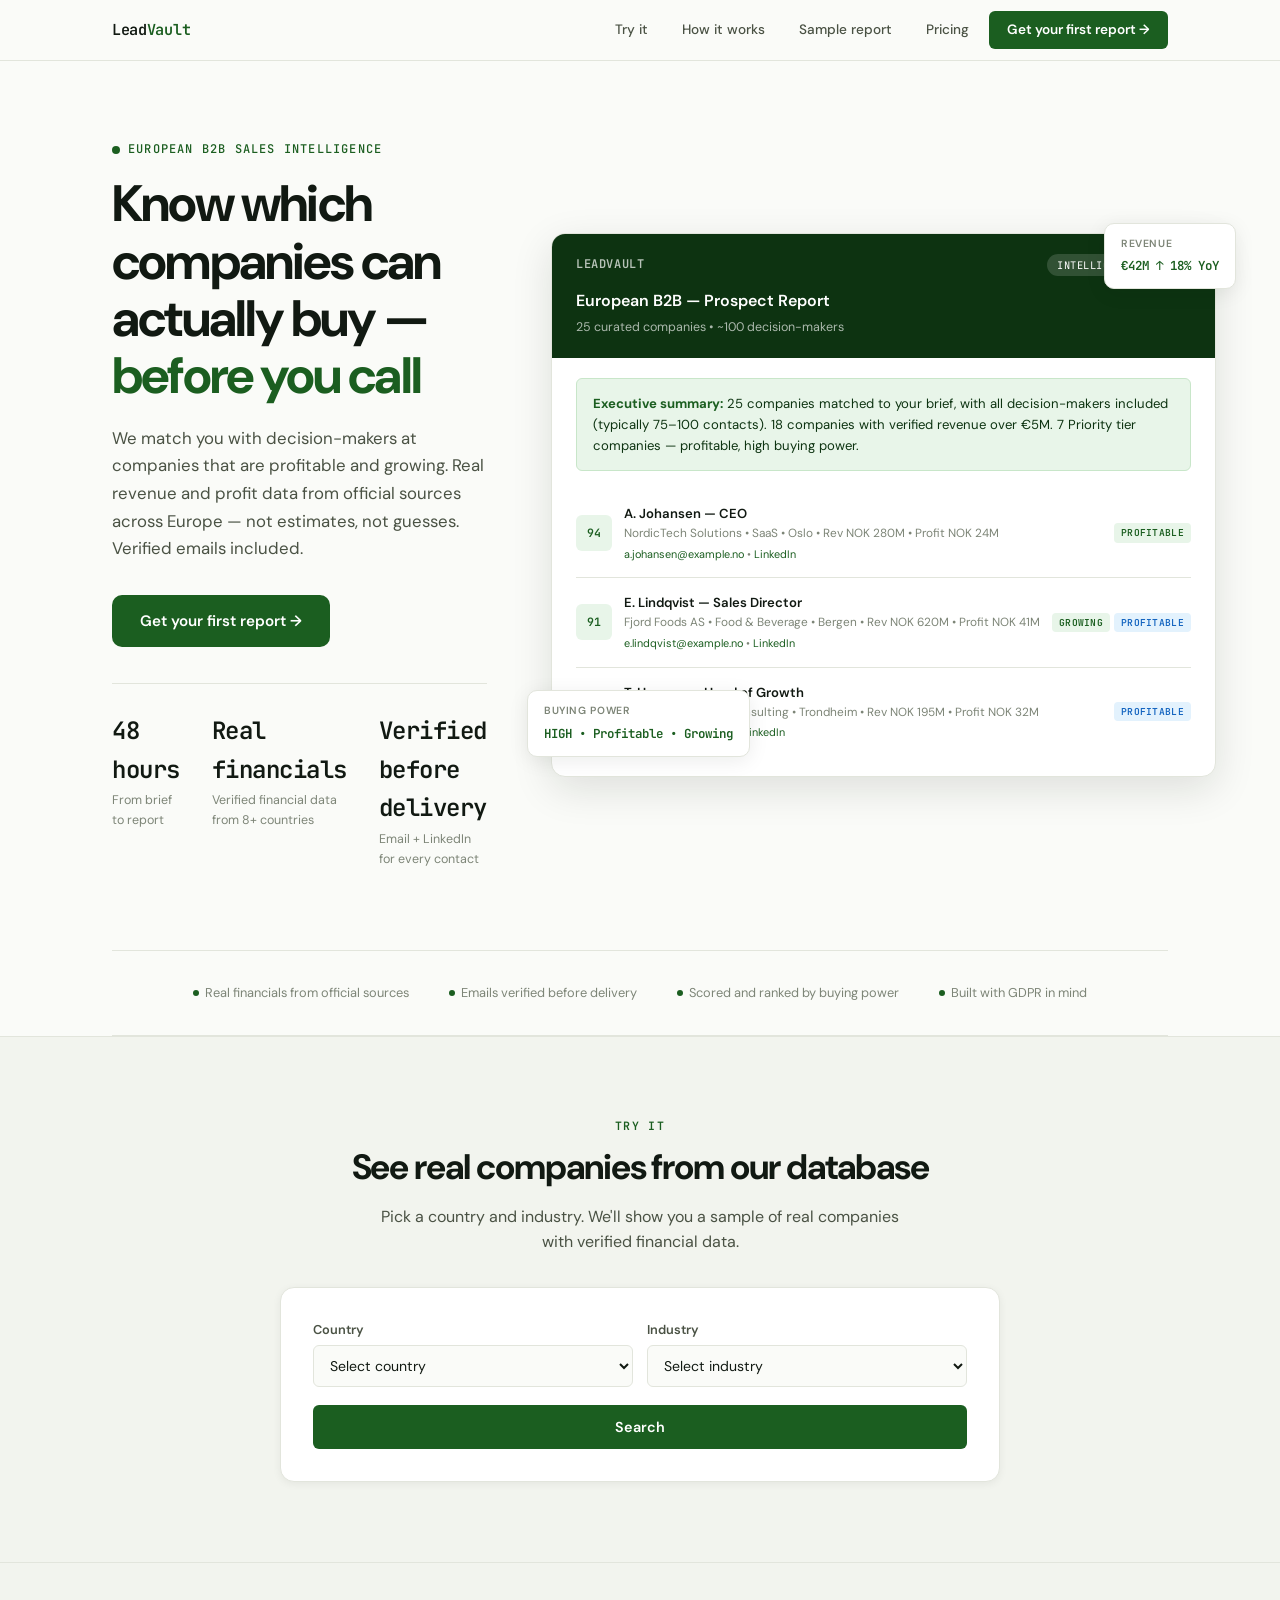
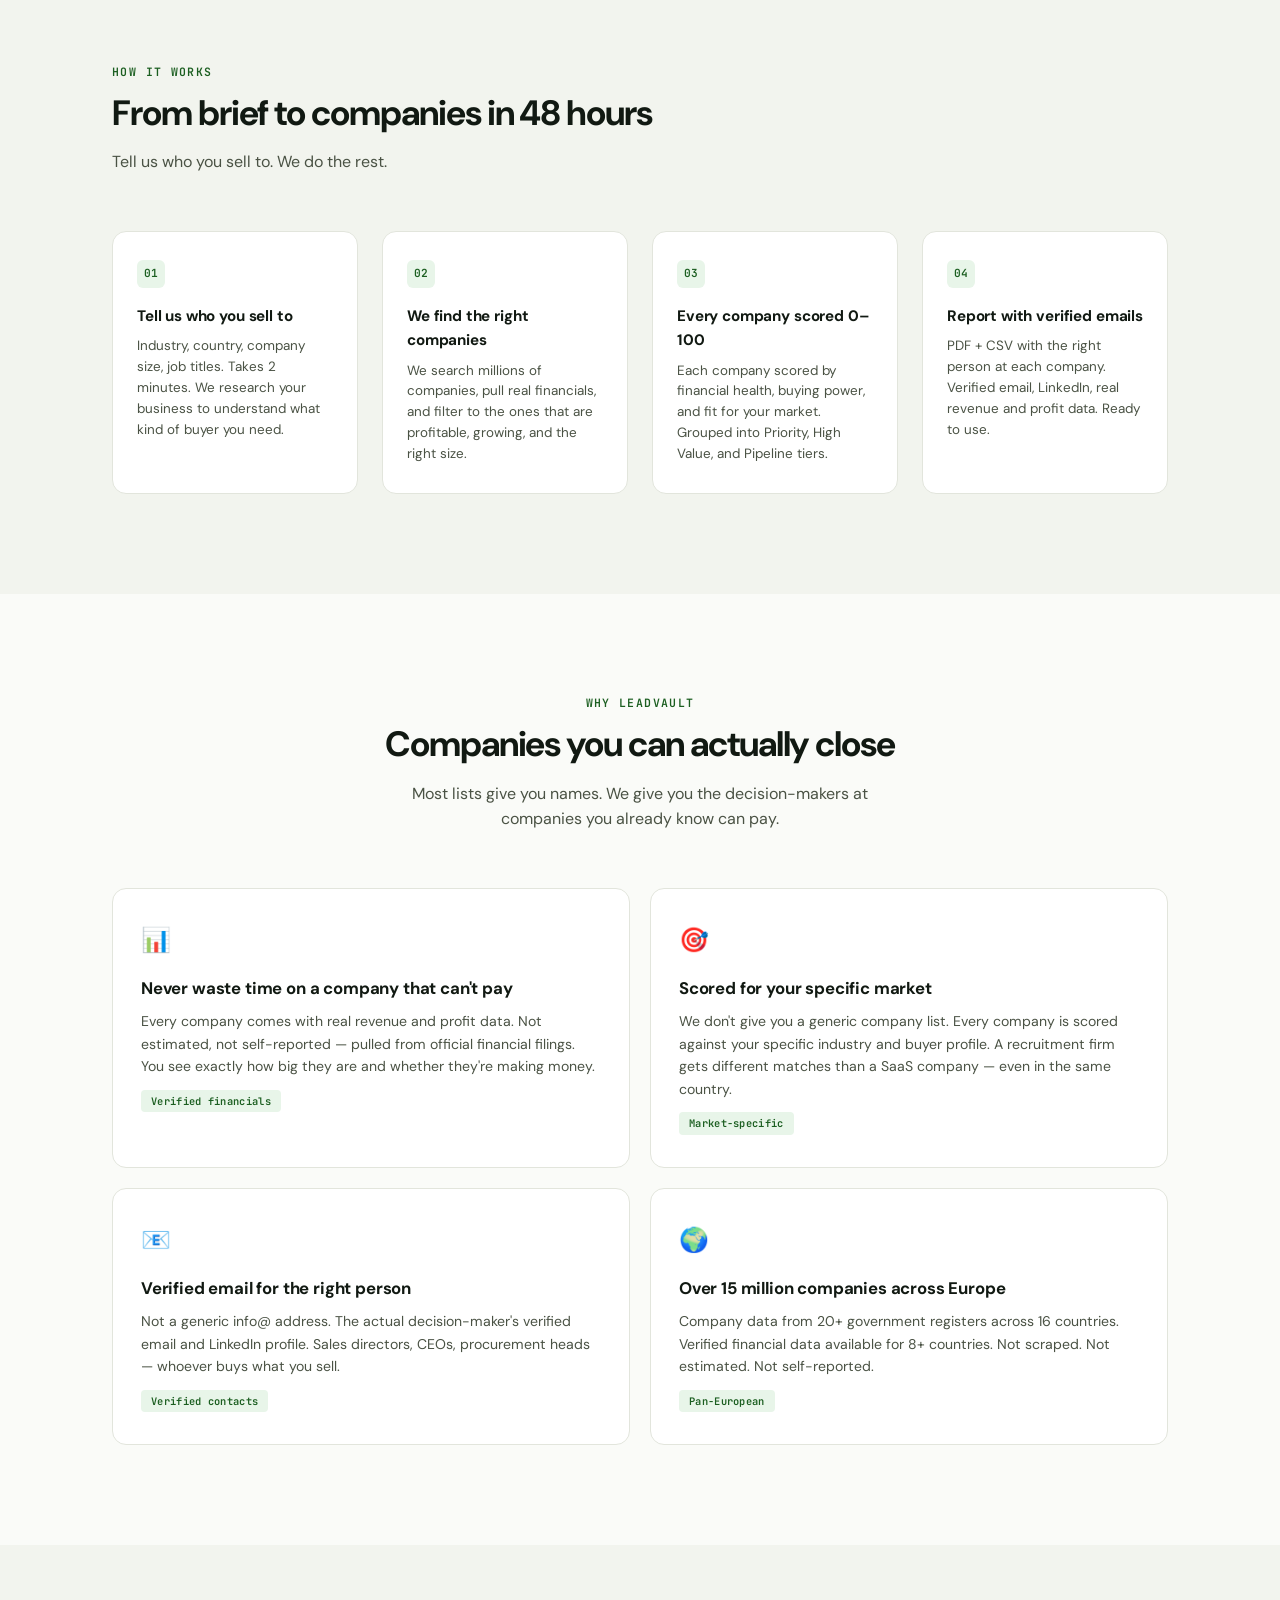
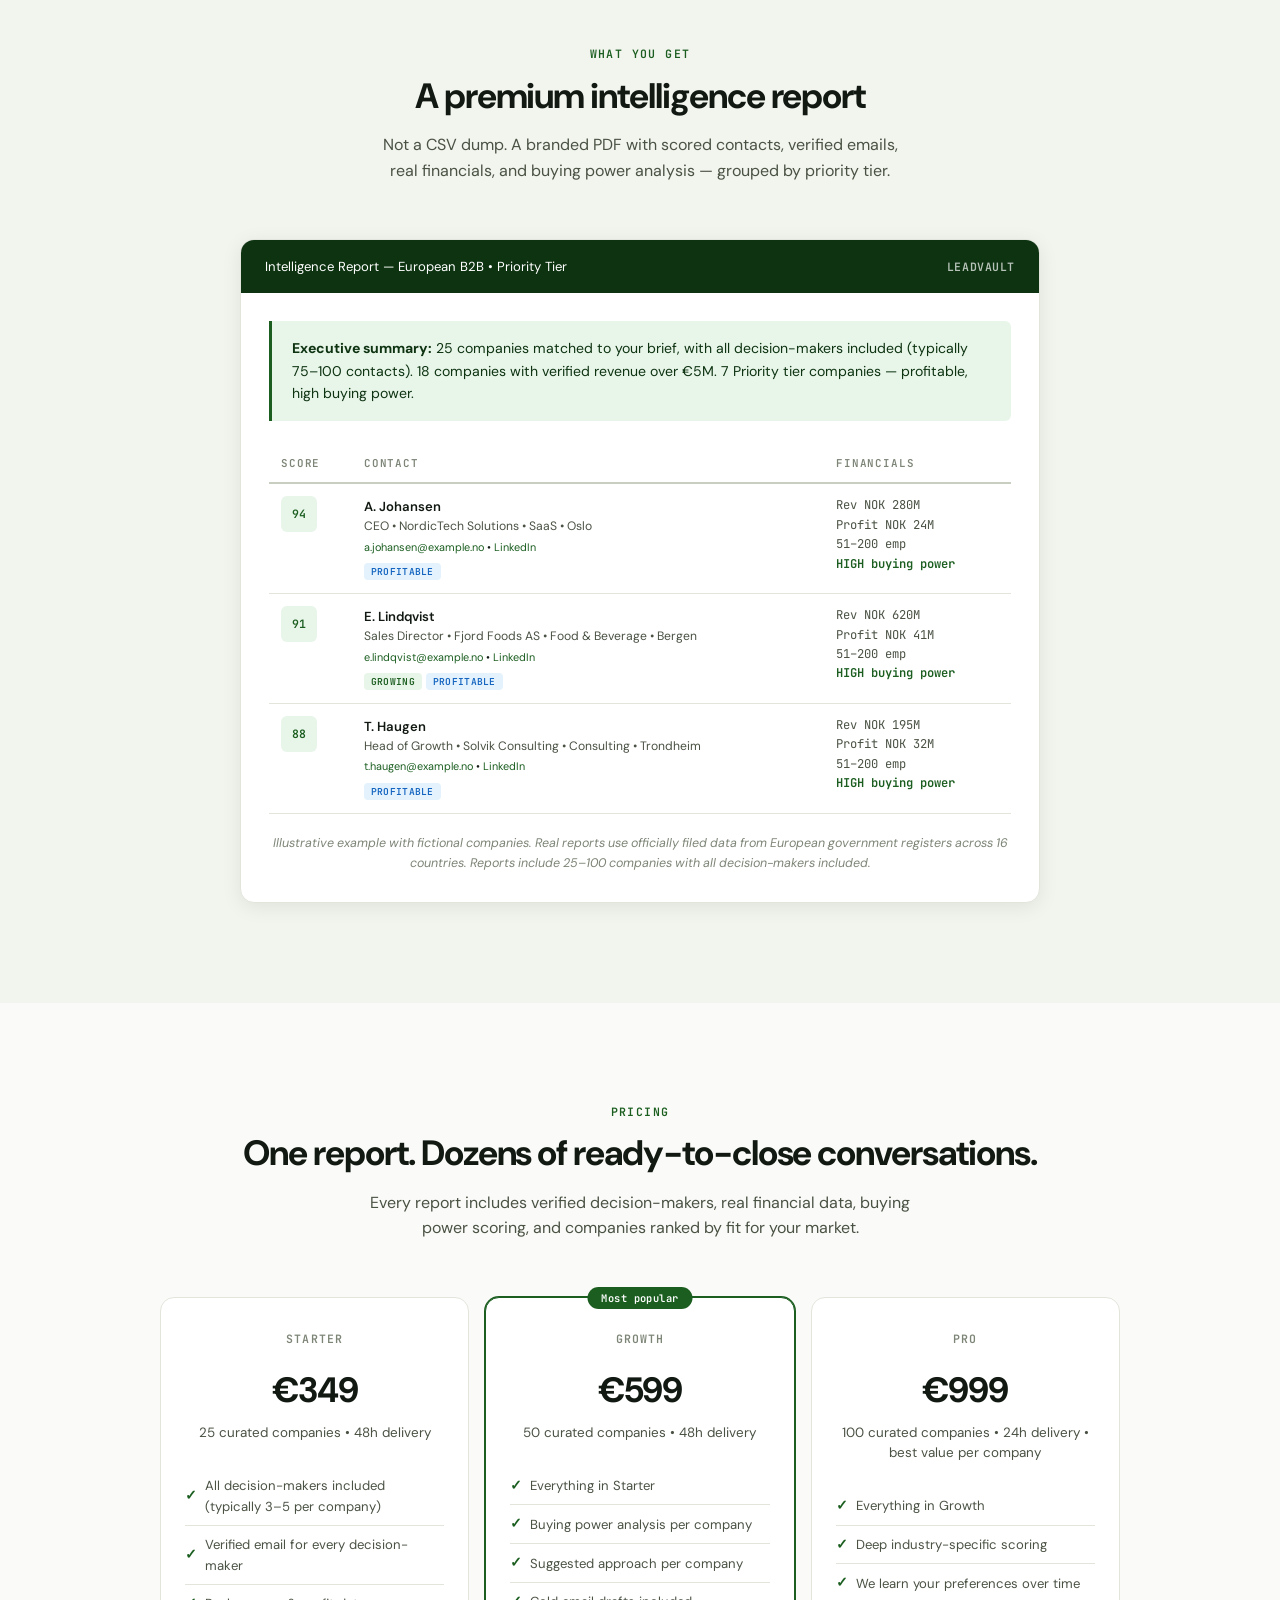
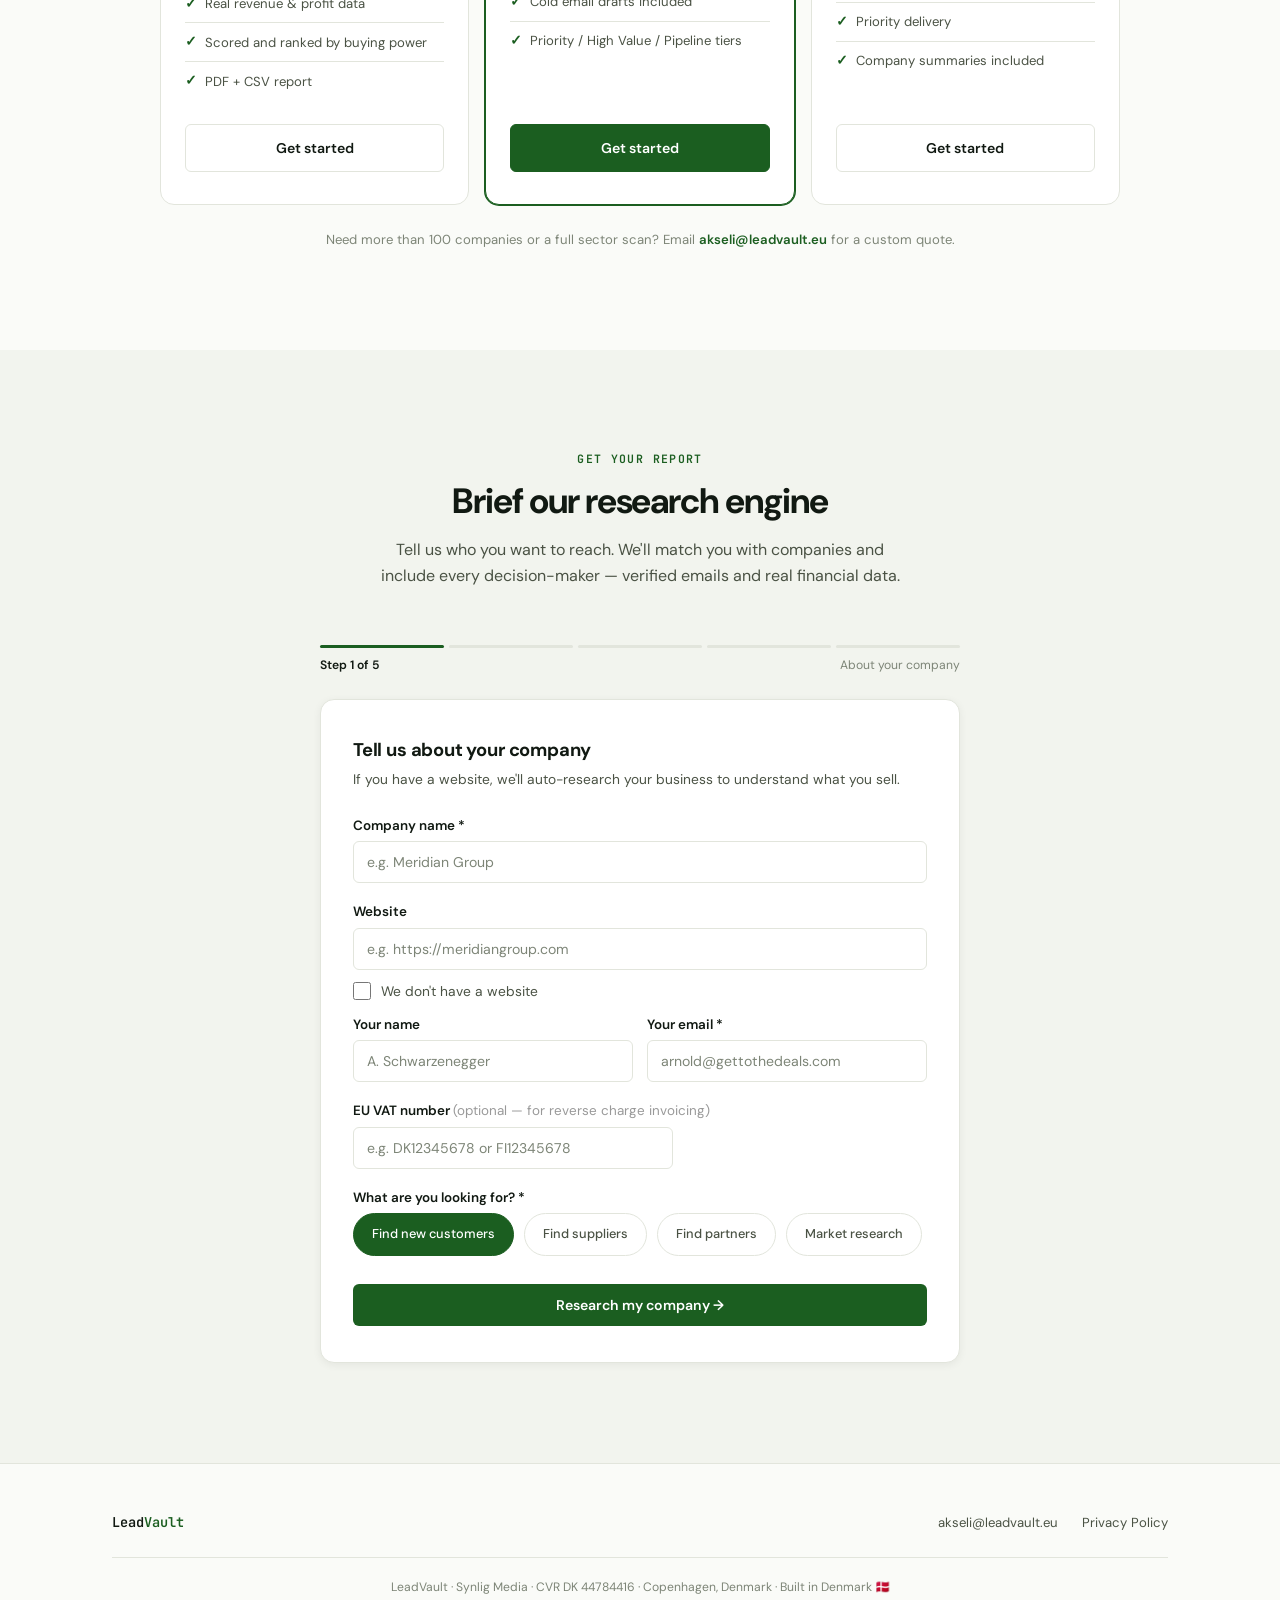
==== commit 66301ffb: "Pricing rework: anchor near RP-Karmi €1k validation point - Starter €149 → €349 / 25 companies / 48h" ====
--- a/index.html
+++ b/index.html
@@ -702,7 +702,7 @@
         }
 
         .pricing-card.featured::before {
-            content: 'Best value';
+            content: 'Most popular';
             position: absolute;
             top: -11px;
             left: 50%;
@@ -1792,7 +1792,7 @@
             <div class="pricing-grid reveal">
                 <div class="pricing-card">
                     <div class="pricing-tier">Starter</div>
-                    <div class="pricing-price">&euro;149</div>
+                    <div class="pricing-price">&euro;349</div>
                     <div class="pricing-desc">25 curated companies &bull; 48h delivery</div>
                     <ul class="pricing-features">
                         <li>All decision-makers included (typically 3&ndash;5 per company)</li>
@@ -1805,8 +1805,8 @@
                 </div>
                 <div class="pricing-card featured">
                     <div class="pricing-tier">Growth</div>
-                    <div class="pricing-price">&euro;449</div>
-                    <div class="pricing-desc">50 curated companies &bull; 48h delivery &bull; best value per company</div>
+                    <div class="pricing-price">&euro;599</div>
+                    <div class="pricing-desc">50 curated companies &bull; 48h delivery</div>
                     <ul class="pricing-features">
                         <li>Everything in Starter</li>
                         <li>Buying power analysis per company</li>
@@ -1818,8 +1818,8 @@
                 </div>
                 <div class="pricing-card">
                     <div class="pricing-tier">Pro</div>
-                    <div class="pricing-price">&euro;799</div>
-                    <div class="pricing-desc">100 curated companies &bull; 24h delivery</div>
+                    <div class="pricing-price">&euro;999</div>
+                    <div class="pricing-desc">100 curated companies &bull; 24h delivery &bull; best value per company</div>
                     <ul class="pricing-features">
                         <li>Everything in Growth</li>
                         <li>Deep industry-specific scoring</li>
@@ -2138,21 +2138,21 @@
                                     <input type="radio" name="w_count" value="25" checked>
                                     <div class="wiz-count-card">
                                         <div class="wiz-count-num">25</div>
-                                        <div class="wiz-count-label">&euro;149</div>
+                                        <div class="wiz-count-label">&euro;349</div>
                                     </div>
                                 </label>
                                 <label class="wiz-count-opt">
                                     <input type="radio" name="w_count" value="50">
                                     <div class="wiz-count-card">
                                         <div class="wiz-count-num">50</div>
-                                        <div class="wiz-count-label">&euro;449</div>
+                                        <div class="wiz-count-label">&euro;599</div>
                                     </div>
                                 </label>
                                 <label class="wiz-count-opt">
                                     <input type="radio" name="w_count" value="100">
                                     <div class="wiz-count-card">
                                         <div class="wiz-count-num">100</div>
-                                        <div class="wiz-count-label">&euro;799</div>
+                                        <div class="wiz-count-label">&euro;999</div>
                                     </div>
                                 </label>
                             </div>
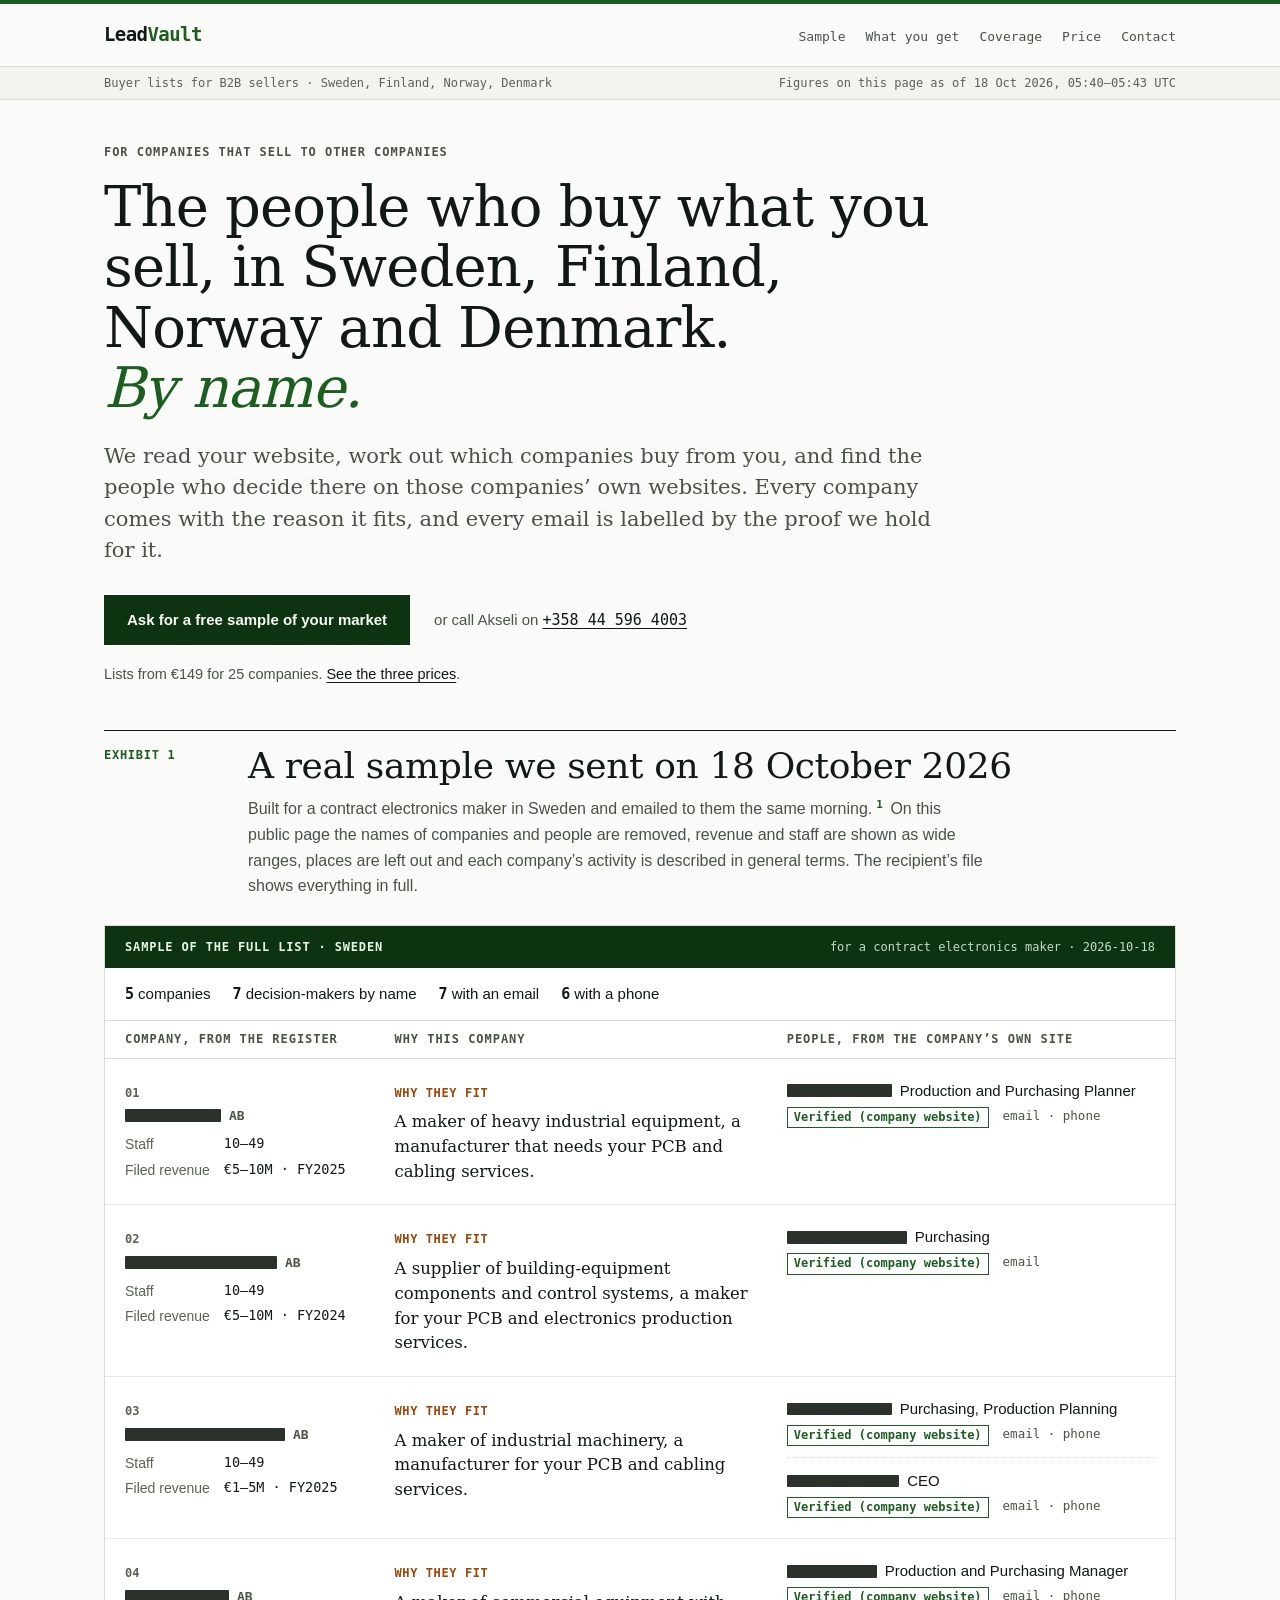
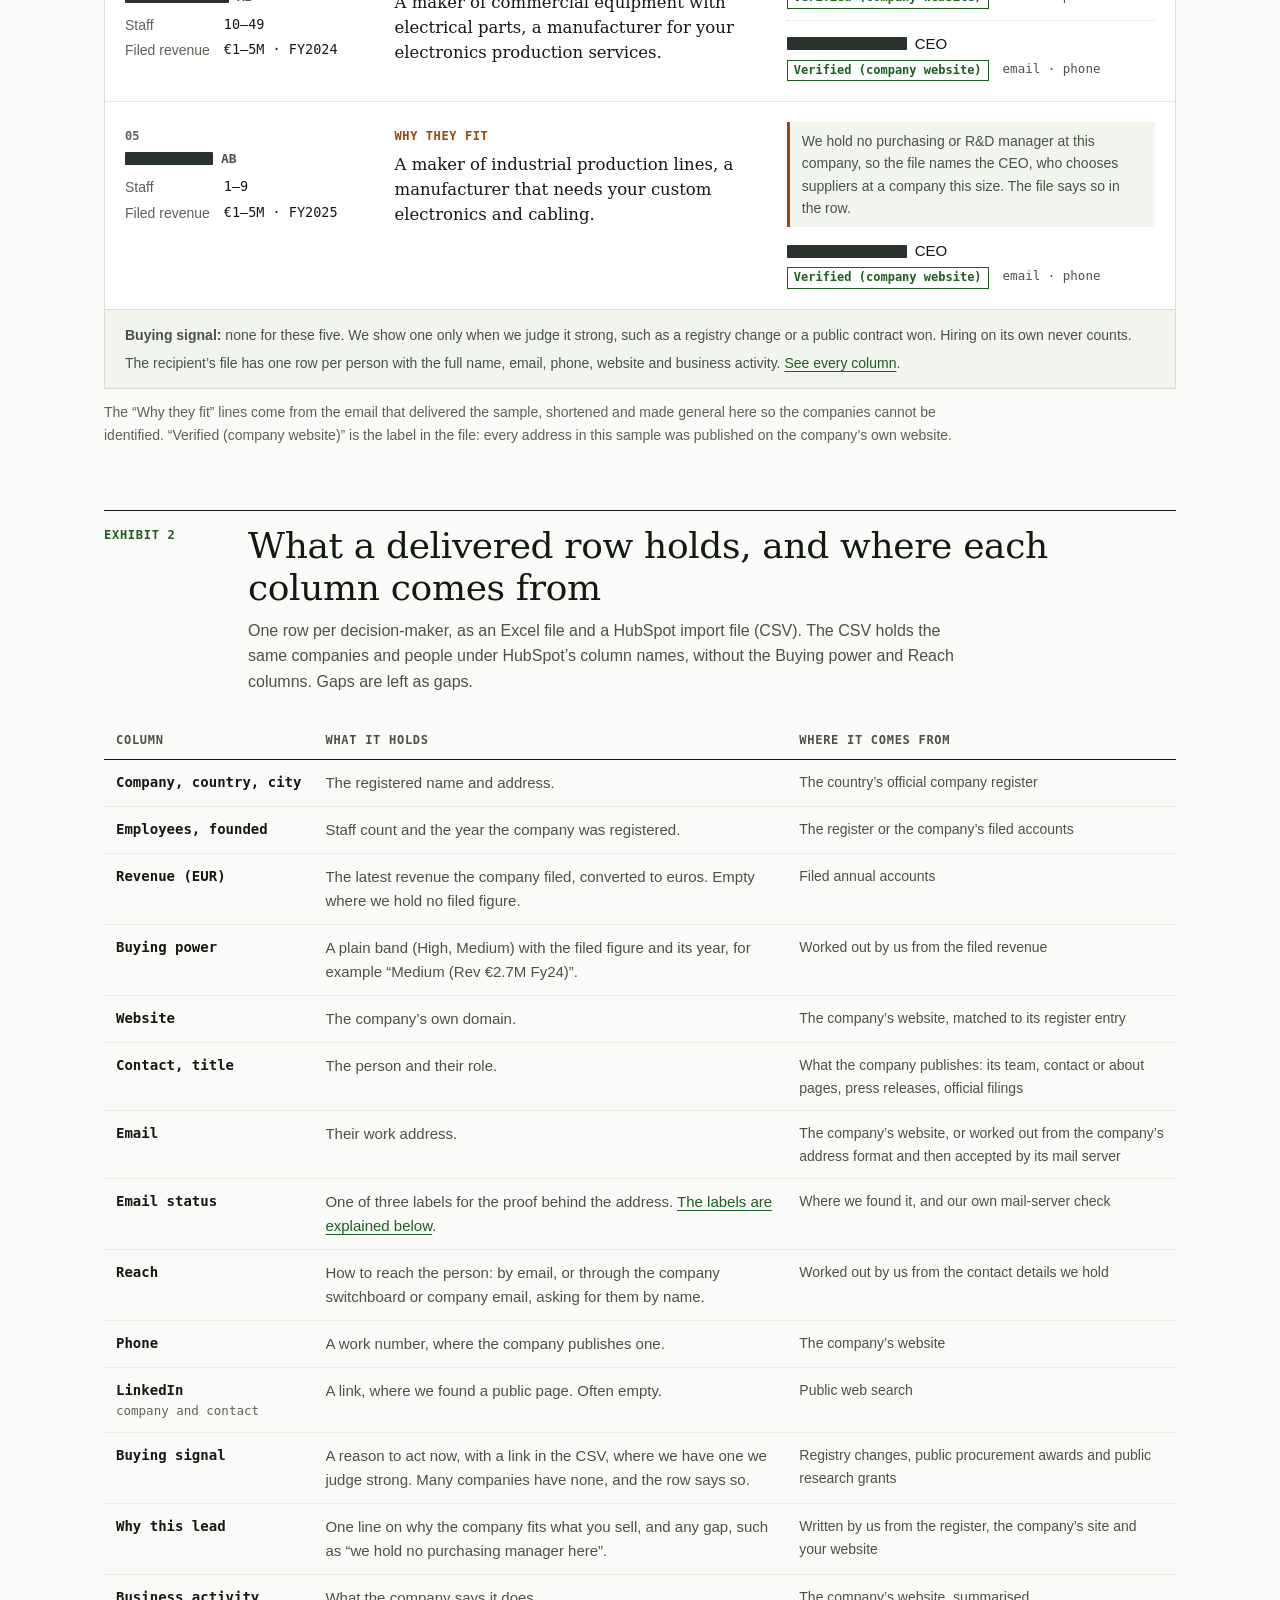
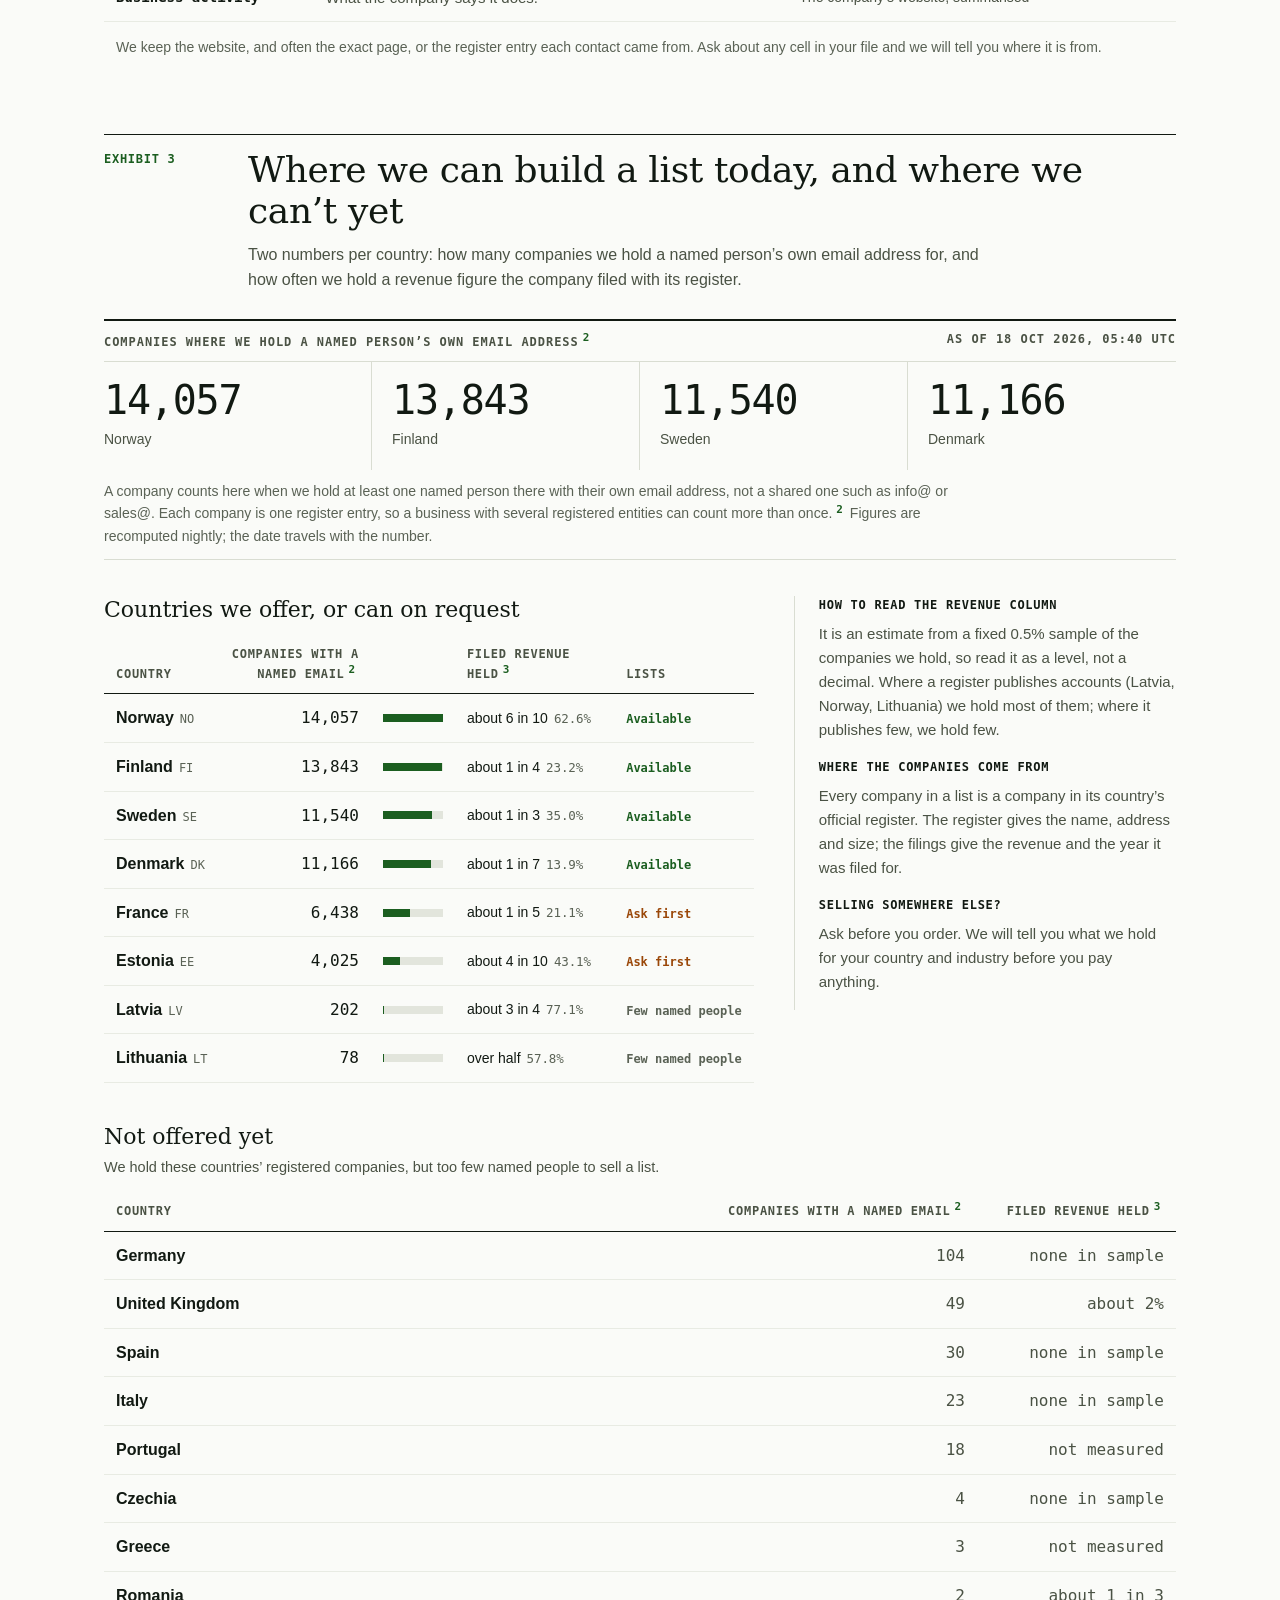
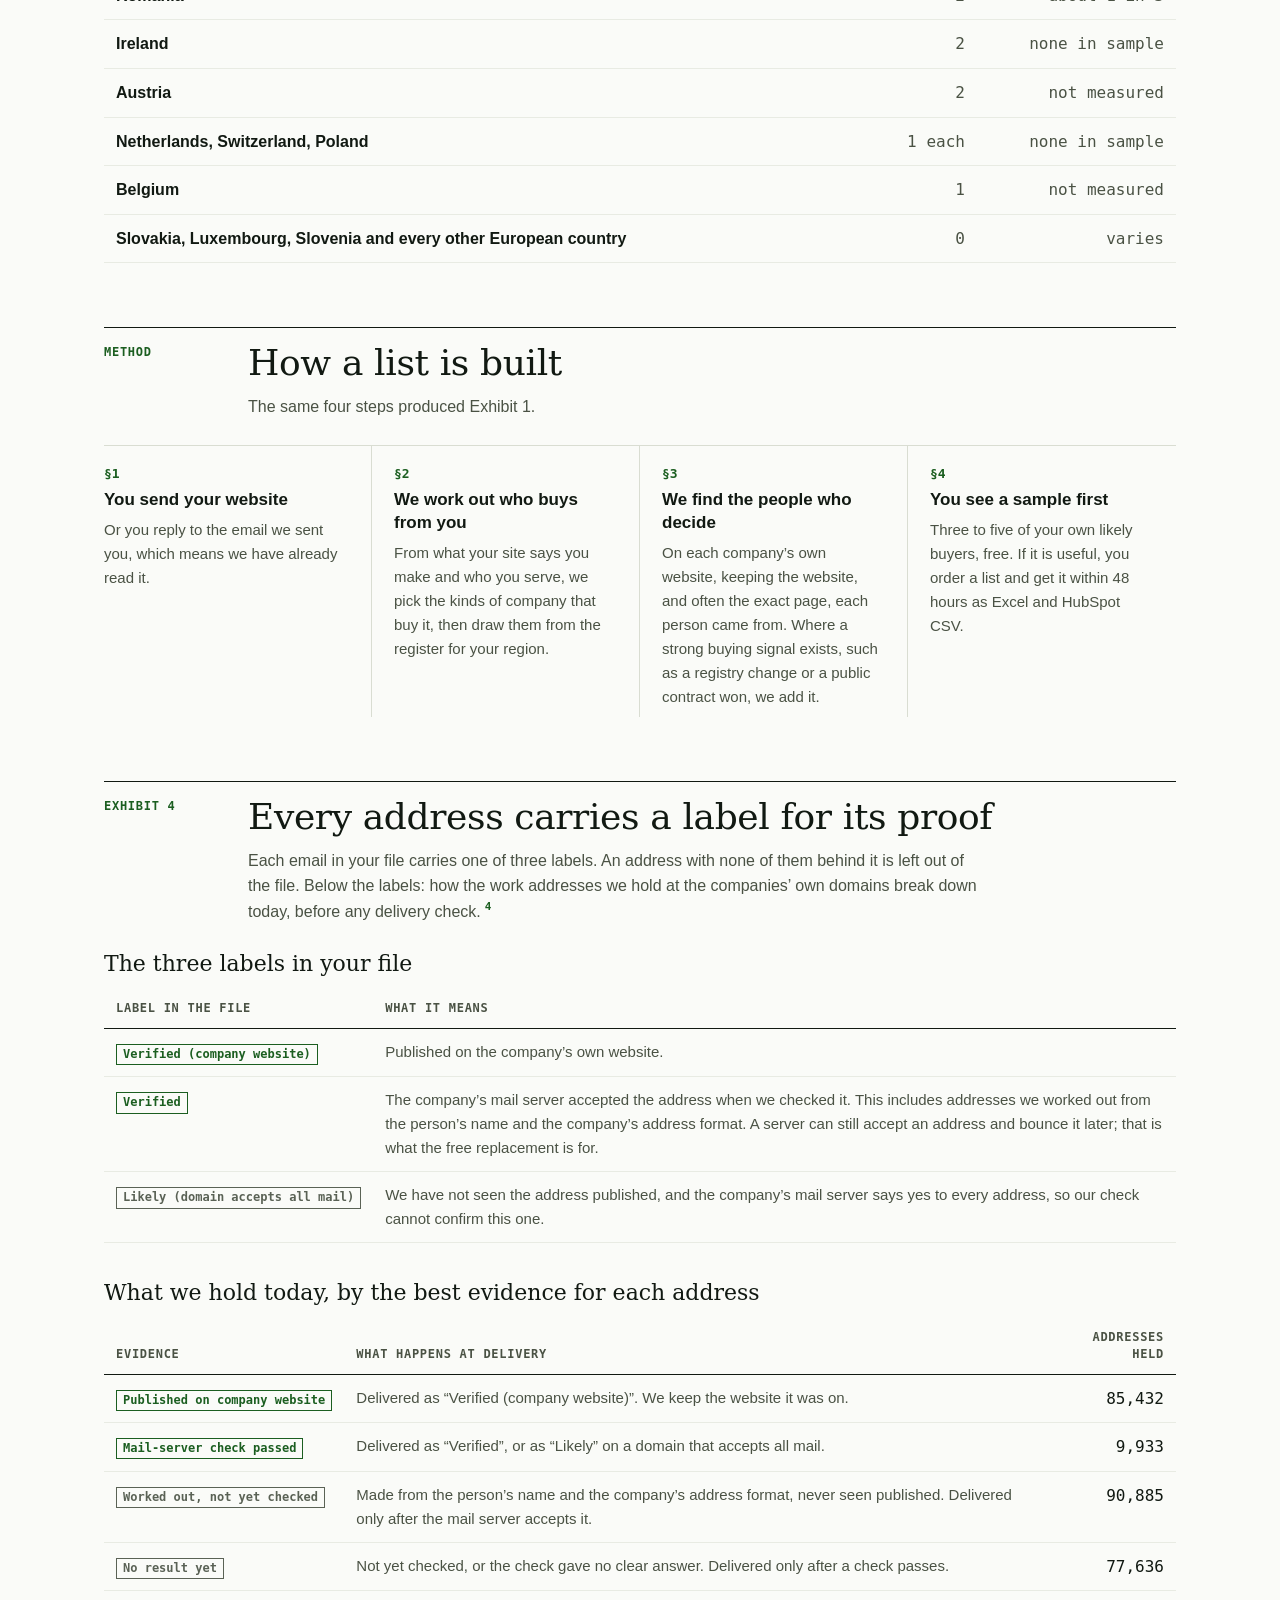
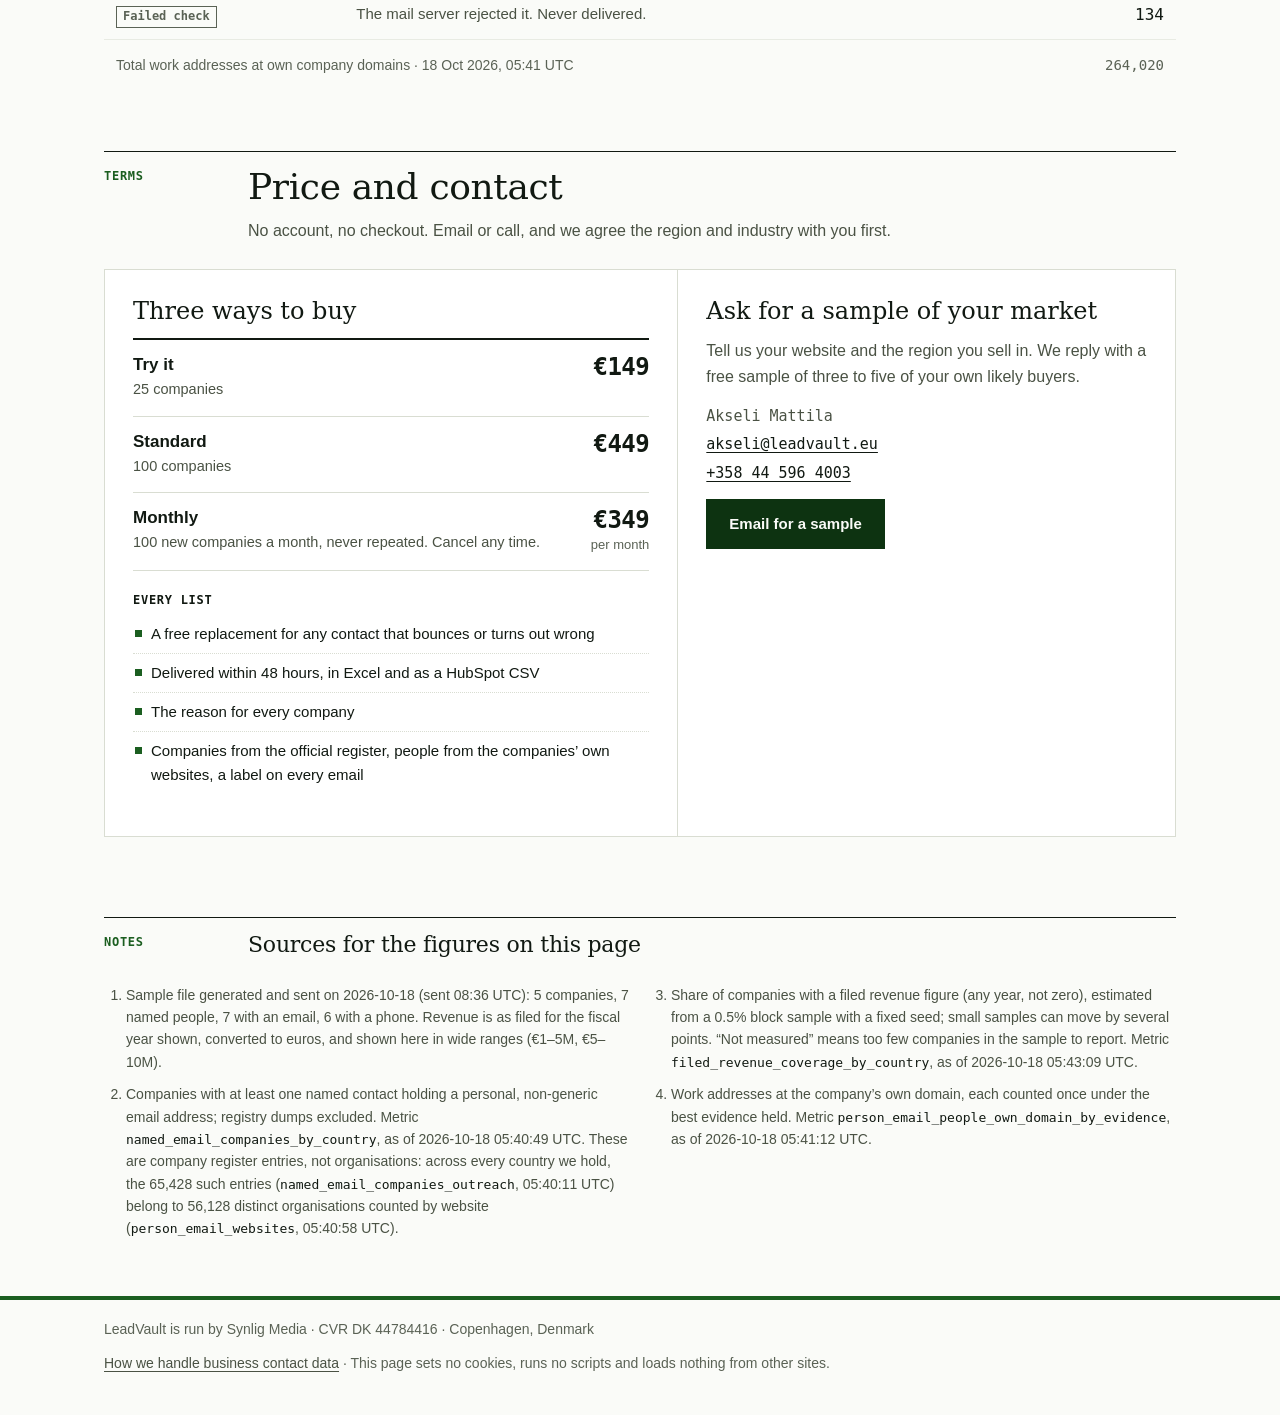
==== commit 32df372d: "New site: Buyer Register design, real anonymised sample, live figures with dates, new prices; honest" ====
--- a/index.html
+++ b/index.html
@@ -1,2733 +1,678 @@
-<!DOCTYPE html>
+<!doctype html>
 <html lang="en">
 <head>
-    <meta charset="UTF-8">
-    <meta name="viewport" content="width=device-width, initial-scale=1.0">
-    <title>LeadVault — Sales Intelligence Reports</title>
-    <meta name="description" content="Sales intelligence reports with real financials, verified emails, growth signals, and a recommended approach for every company. Not a database — a research engine.">
-    <meta name="keywords" content="B2B sales intelligence, verified decision-makers, growth signals, financial data, company scoring, sales prospecting">
-    <link rel="canonical" href="https://leadvault.eu/">
-    <link rel="icon" href="data:image/svg+xml,<svg xmlns='http://www.w3.org/2000/svg' viewBox='0 0 100 100'><text y='.9em' font-size='90'>V</text></svg>">
-    <meta property="og:title" content="LeadVault — Sales Intelligence Reports">
-    <meta property="og:description" content="Every company comes with a reason to call. Curated reports with real financial data, growth signals, and a recommended approach.">
-    <meta property="og:type" content="website">
-
-    <link rel="preconnect" href="https://fonts.googleapis.com">
-    <link rel="preconnect" href="https://fonts.gstatic.com" crossorigin>
-    <link href="https://fonts.googleapis.com/css2?family=DM+Sans:opsz,wght@9..40,400;9..40,500;9..40,600;9..40,700&family=JetBrains+Mono:wght@400;500;600&display=swap" rel="stylesheet">
-
-    <style>
-        /* ================================================================
-           LEADVAULT — DESIGN TOKENS
-           ================================================================ */
-        :root {
-            --bg: #FAFBF8;
-            --bg-alt: #F2F4EE;
-            --surface: #FFFFFF;
-            --surface-elevated: #FFFFFF;
-            --border: #E2E5DC;
-            --border-strong: #C8CEC0;
-            --text: #111912;
-            --text-sec: #4A5244;
-            --text-muted: #7D8577;
-            --brand: #1B5E20;
-            --brand-light: #E8F5E9;
-            --brand-dark: #0D3311;
-            --brand-mid: #2E7D32;
-            --accent: #1B5E20;
-            --accent-hover: #145018;
-            --amber: #F57F17;
-            --amber-bg: #FFF8E1;
-            --blue: #1565C0;
-            --blue-bg: #E3F2FD;
-            --red-bg: #FFEBEE;
-            --radius: 6px;
-            --radius-md: 10px;
-            --radius-lg: 14px;
-            --font: 'DM Sans', -apple-system, sans-serif;
-            --mono: 'JetBrains Mono', monospace;
-            --shadow-sm: 0 1px 2px rgba(17,25,18,0.04);
-            --shadow: 0 2px 8px rgba(17,25,18,0.06);
-            --shadow-md: 0 4px 20px rgba(17,25,18,0.08);
-            --shadow-lg: 0 12px 40px rgba(17,25,18,0.12);
-            --max-w: 1120px;
-        }
-
-        * { margin: 0; padding: 0; box-sizing: border-box; }
-        html { scroll-behavior: smooth; }
-
-        body {
-            font-family: var(--font);
-            background: var(--bg);
-            color: var(--text);
-            -webkit-font-smoothing: antialiased;
-            line-height: 1.6;
-            overflow-x: hidden;
-        }
-
-        /* ================================================================
-           UTILITY
-           ================================================================ */
-        .container { max-width: var(--max-w); margin: 0 auto; padding: 0 32px; }
-        section { padding: 100px 0; }
-
-        /* Reveal animation */
-        .reveal {
-            opacity: 0;
-            transform: translateY(20px);
-            transition: opacity 0.6s ease, transform 0.6s ease;
-        }
-        .reveal.visible {
-            opacity: 1;
-            transform: translateY(0);
-        }
-
-        /* ================================================================
-           NAV
-           ================================================================ */
-        nav {
-            position: fixed;
-            top: 0;
-            left: 0;
-            right: 0;
-            z-index: 100;
-            background: rgba(250,251,248,0.92);
-            backdrop-filter: blur(12px);
-            -webkit-backdrop-filter: blur(12px);
-            border-bottom: 1px solid var(--border);
-            transition: box-shadow 0.3s;
-        }
-
-        nav.scrolled { box-shadow: var(--shadow); }
-
-        .nav-inner {
-            max-width: var(--max-w);
-            margin: 0 auto;
-            padding: 0 32px;
-            display: flex;
-            justify-content: space-between;
-            align-items: center;
-            height: 60px;
-        }
-
-        .nav-logo {
-            font-family: var(--mono);
-            font-weight: 600;
-            font-size: 0.95rem;
-            color: var(--text);
-            text-decoration: none;
-            letter-spacing: -0.02em;
-        }
-
-        .nav-logo span { color: var(--brand); }
-
-        .nav-links {
-            display: flex;
-            gap: 6px;
-            align-items: center;
-        }
-
-        .nav-links a {
-            color: var(--text-sec);
-            text-decoration: none;
-            font-size: 0.85rem;
-            font-weight: 500;
-            padding: 7px 14px;
-            border-radius: var(--radius);
-            transition: all 0.15s;
-        }
-
-        .nav-links a:hover { color: var(--text); background: var(--bg-alt); }
-
-        .nav-cta {
-            background: var(--brand) !important;
-            color: #fff !important;
-            font-weight: 600 !important;
-            padding: 8px 18px !important;
-        }
-
-        .nav-cta:hover { background: var(--accent-hover) !important; }
-
-        /* ================================================================
-           HERO
-           ================================================================ */
-        .hero {
-            padding: 140px 0 80px;
-            position: relative;
-        }
-
-        .hero-grid {
-            display: grid;
-            grid-template-columns: 1fr 1fr;
-            gap: 64px;
-            align-items: center;
-        }
-
-        .hero-content { max-width: 520px; }
-
-        .hero-eyebrow {
-            font-family: var(--mono);
-            font-size: 0.75rem;
-            font-weight: 500;
-            color: var(--brand);
-            text-transform: uppercase;
-            letter-spacing: 0.1em;
-            margin-bottom: 16px;
-            display: flex;
-            align-items: center;
-            gap: 8px;
-        }
-
-        .hero-eyebrow::before {
-            content: '';
-            width: 8px;
-            height: 8px;
-            background: var(--brand);
-            border-radius: 50%;
-            animation: pulse-dot 2s ease-in-out infinite;
-        }
-
-        @keyframes pulse-dot {
-            0%, 100% { opacity: 1; }
-            50% { opacity: 0.4; }
-        }
-
-        .hero h1 {
-            font-size: clamp(2.2rem, 4.5vw, 3.2rem);
-            font-weight: 700;
-            line-height: 1.12;
-            letter-spacing: -0.035em;
-            margin-bottom: 20px;
-            color: var(--text);
-        }
-
-        .hero h1 em {
-            font-style: normal;
-            color: var(--brand);
-        }
-
-        .hero-desc {
-            font-size: 1.05rem;
-            color: var(--text-sec);
-            line-height: 1.65;
-            margin-bottom: 32px;
-            max-width: 460px;
-        }
-
-        .hero-cta {
-            display: inline-flex;
-            align-items: center;
-            gap: 8px;
-            background: var(--brand);
-            color: #fff;
-            padding: 14px 28px;
-            border-radius: var(--radius-md);
-            font-weight: 600;
-            font-size: 0.95rem;
-            text-decoration: none;
-            transition: all 0.2s;
-            border: none;
-            cursor: pointer;
-        }
-
-        .hero-cta:hover { background: var(--accent-hover); transform: translateY(-1px); box-shadow: var(--shadow-md); }
-
-        .hero-stats {
-            display: flex;
-            gap: 32px;
-            margin-top: 36px;
-            padding-top: 28px;
-            border-top: 1px solid var(--border);
-        }
-
-        .hero-stat-num {
-            font-family: var(--mono);
-            font-size: 1.5rem;
-            font-weight: 600;
-            color: var(--text);
-            letter-spacing: -0.02em;
-        }
-
-        .hero-stat-label {
-            font-size: 0.78rem;
-            color: var(--text-muted);
-            margin-top: 2px;
-        }
-
-        /* === REPORT MOCKUP === */
-        .hero-visual {
-            position: relative;
-        }
-
-        .report-mockup {
-            background: var(--surface);
-            border: 1px solid var(--border);
-            border-radius: var(--radius-lg);
-            box-shadow: var(--shadow-lg);
-            overflow: hidden;
-        }
-
-        .report-header {
-            background: var(--brand-dark);
-            padding: 20px 24px;
-            color: #fff;
-        }
-
-        .report-header-top {
-            display: flex;
-            justify-content: space-between;
-            align-items: center;
-            margin-bottom: 12px;
-        }
-
-        .report-logo {
-            font-family: var(--mono);
-            font-size: 0.75rem;
-            font-weight: 600;
-            letter-spacing: 0.05em;
-            opacity: 0.7;
-        }
-
-        .report-badge {
-            font-family: var(--mono);
-            font-size: 0.65rem;
-            background: rgba(255,255,255,0.15);
-            padding: 3px 10px;
-            border-radius: 99px;
-            letter-spacing: 0.05em;
-        }
-
-        .report-title {
-            font-size: 1rem;
-            font-weight: 600;
-            margin-bottom: 4px;
-        }
-
-        .report-subtitle {
-            font-size: 0.78rem;
-            opacity: 0.65;
-        }
-
-        .report-body { padding: 20px 24px; }
-
-        .report-summary {
-            background: var(--brand-light);
-            border: 1px solid #C8E6C9;
-            border-radius: var(--radius);
-            padding: 14px 16px;
-            margin-bottom: 18px;
-            font-size: 0.82rem;
-            color: var(--brand-dark);
-            line-height: 1.6;
-        }
-
-        .report-summary strong {
-            color: var(--brand);
-        }
-
-        /* Lead rows in mockup */
-        .report-lead {
-            display: grid;
-            grid-template-columns: auto 1fr auto;
-            gap: 12px;
-            align-items: center;
-            padding: 12px 0;
-            border-bottom: 1px solid var(--border);
-            font-size: 0.8rem;
-        }
-
-        .report-lead:last-child { border-bottom: none; }
-
-        .lead-score {
-            font-family: var(--mono);
-            font-weight: 600;
-            font-size: 0.72rem;
-            width: 36px;
-            height: 36px;
-            display: flex;
-            align-items: center;
-            justify-content: center;
-            border-radius: var(--radius);
-            background: var(--brand-light);
-            color: var(--brand);
-        }
-
-        .lead-info { min-width: 0; }
-
-        .lead-name {
-            font-weight: 600;
-            color: var(--text);
-            font-size: 0.82rem;
-        }
-
-        .lead-detail {
-            color: var(--text-muted);
-            font-size: 0.74rem;
-            white-space: nowrap;
-            overflow: hidden;
-            text-overflow: ellipsis;
-        }
-
-        .lead-badges {
-            display: flex;
-            gap: 4px;
-            flex-shrink: 0;
-        }
-
-        .lead-badge {
-            font-family: var(--mono);
-            font-size: 0.6rem;
-            font-weight: 600;
-            padding: 2px 7px;
-            border-radius: 4px;
-            letter-spacing: 0.03em;
-        }
-
-        .badge-growing { background: #E8F5E9; color: #1B5E20; }
-        .badge-profitable { background: #E3F2FD; color: #1565C0; }
-        .badge-hiring { background: #FFF8E1; color: #F57F17; }
-        .badge-funded { background: #F3E5F5; color: #6A1B9A; }
-
-        /* Float cards on mockup */
-        .hero-float {
-            position: absolute;
-            background: var(--surface);
-            border: 1px solid var(--border);
-            border-radius: var(--radius-md);
-            padding: 12px 16px;
-            box-shadow: var(--shadow-md);
-            font-size: 0.78rem;
-            z-index: 2;
-            animation: float 5s ease-in-out infinite;
-        }
-
-        .hero-float.top-right {
-            top: -10px;
-            right: -20px;
-            animation-delay: 0s;
-        }
-
-        .hero-float.bottom-left {
-            bottom: 20px;
-            left: -24px;
-            animation-delay: 2.5s;
-        }
-
-        .float-label {
-            font-size: 0.65rem;
-            color: var(--text-muted);
-            font-weight: 600;
-            text-transform: uppercase;
-            letter-spacing: 0.06em;
-            margin-bottom: 4px;
-        }
-
-        .float-value {
-            font-family: var(--mono);
-            font-weight: 600;
-            color: var(--brand);
-        }
-
-        @keyframes float {
-            0%, 100% { transform: translateY(0); }
-            50% { transform: translateY(-6px); }
-        }
-
-        /* ================================================================
-           HOW IT WORKS
-           ================================================================ */
-        .how-section { background: var(--bg-alt); }
-
-        .section-eyebrow {
-            font-family: var(--mono);
-            font-size: 0.72rem;
-            font-weight: 600;
-            color: var(--brand);
-            text-transform: uppercase;
-            letter-spacing: 0.12em;
-            margin-bottom: 12px;
-        }
-
-        .section-title {
-            font-size: clamp(1.6rem, 3vw, 2.2rem);
-            font-weight: 700;
-            letter-spacing: -0.03em;
-            line-height: 1.15;
-            margin-bottom: 16px;
-        }
-
-        .section-desc {
-            color: var(--text-sec);
-            font-size: 1rem;
-            max-width: 540px;
-            line-height: 1.6;
-        }
-
-        .section-header { margin-bottom: 56px; }
-
-        .steps-grid {
-            display: grid;
-            grid-template-columns: repeat(4, 1fr);
-            gap: 24px;
-        }
-
-        .step-card {
-            background: var(--surface);
-            border: 1px solid var(--border);
-            border-radius: var(--radius-lg);
-            padding: 28px 24px;
-            position: relative;
-            transition: all 0.25s;
-        }
-
-        .step-card:hover {
-            border-color: var(--brand);
-            box-shadow: var(--shadow);
-            transform: translateY(-2px);
-        }
-
-        .step-num {
-            font-family: var(--mono);
-            font-size: 0.7rem;
-            font-weight: 600;
-            color: var(--brand);
-            background: var(--brand-light);
-            width: 28px;
-            height: 28px;
-            display: flex;
-            align-items: center;
-            justify-content: center;
-            border-radius: var(--radius);
-            margin-bottom: 16px;
-        }
-
-        .step-card h3 {
-            font-size: 0.95rem;
-            font-weight: 700;
-            margin-bottom: 8px;
-            letter-spacing: -0.01em;
-        }
-
-        .step-card p {
-            font-size: 0.84rem;
-            color: var(--text-sec);
-            line-height: 1.55;
-        }
-
-        /* ================================================================
-           DIFFERENTIATORS
-           ================================================================ */
-        .diff-grid {
-            display: grid;
-            grid-template-columns: repeat(2, 1fr);
-            gap: 20px;
-        }
-
-        .diff-card {
-            background: var(--surface);
-            border: 1px solid var(--border);
-            border-radius: var(--radius-lg);
-            padding: 32px 28px;
-            transition: all 0.25s;
-        }
-
-        .diff-card:hover {
-            border-color: var(--brand);
-            box-shadow: var(--shadow);
-        }
-
-        .diff-icon {
-            font-size: 1.5rem;
-            margin-bottom: 16px;
-        }
-
-        .diff-card h3 {
-            font-size: 1.05rem;
-            font-weight: 700;
-            margin-bottom: 8px;
-            letter-spacing: -0.01em;
-        }
-
-        .diff-card p {
-            font-size: 0.88rem;
-            color: var(--text-sec);
-            line-height: 1.6;
-        }
-
-        .diff-tag {
-            display: inline-block;
-            font-family: var(--mono);
-            font-size: 0.65rem;
-            font-weight: 600;
-            color: var(--brand);
-            background: var(--brand-light);
-            padding: 3px 10px;
-            border-radius: 4px;
-            margin-top: 12px;
-            letter-spacing: 0.03em;
-        }
-
-        /* ================================================================
-           REPORT PREVIEW
-           ================================================================ */
-        .preview-section { background: var(--bg-alt); }
-
-        .preview-card {
-            background: var(--surface);
-            border: 1px solid var(--border);
-            border-radius: var(--radius-lg);
-            box-shadow: var(--shadow-md);
-            overflow: hidden;
-            max-width: 800px;
-            margin: 0 auto;
-        }
-
-        .preview-bar {
-            background: var(--brand-dark);
-            color: #fff;
-            padding: 16px 24px;
-            display: flex;
-            justify-content: space-between;
-            align-items: center;
-            font-size: 0.82rem;
-        }
-
-        .preview-bar-logo {
-            font-family: var(--mono);
-            font-weight: 600;
-            font-size: 0.72rem;
-            letter-spacing: 0.05em;
-            opacity: 0.7;
-        }
-
-        .preview-content { padding: 28px; }
-
-        .preview-exec {
-            background: var(--brand-light);
-            border-left: 3px solid var(--brand);
-            padding: 16px 20px;
-            margin-bottom: 24px;
-            font-size: 0.88rem;
-            line-height: 1.6;
-            color: var(--brand-dark);
-            border-radius: 0 var(--radius) var(--radius) 0;
-        }
-
-        .preview-table {
-            width: 100%;
-            border-collapse: collapse;
-            font-size: 0.82rem;
-        }
-
-        .preview-table th {
-            text-align: left;
-            font-family: var(--mono);
-            font-size: 0.68rem;
-            font-weight: 600;
-            text-transform: uppercase;
-            letter-spacing: 0.08em;
-            color: var(--text-muted);
-            padding: 10px 12px;
-            border-bottom: 2px solid var(--border-strong);
-        }
-
-        .preview-table td {
-            padding: 12px;
-            border-bottom: 1px solid var(--border);
-            vertical-align: top;
-        }
-
-        .preview-table .td-name {
-            font-weight: 600;
-            color: var(--text);
-        }
-
-        .preview-table .td-company {
-            color: var(--text-sec);
-            font-size: 0.76rem;
-        }
-
-        .preview-table .td-revenue {
-            font-family: var(--mono);
-            font-size: 0.76rem;
-            color: var(--text-sec);
-        }
-
-        .preview-table .td-why {
-            font-size: 0.76rem;
-            color: var(--text-sec);
-            line-height: 1.45;
-            max-width: 260px;
-        }
-
-        .preview-note {
-            text-align: center;
-            margin-top: 20px;
-            font-size: 0.78rem;
-            color: var(--text-muted);
-            font-style: italic;
-        }
-
-        /* ================================================================
-           PRICING
-           ================================================================ */
-        .pricing-grid {
-            display: grid;
-            grid-template-columns: repeat(3, 1fr);
-            gap: 16px;
-            max-width: 960px;
-            margin: 0 auto;
-        }
-
-        .pricing-card {
-            background: var(--surface);
-            border: 1px solid var(--border);
-            border-radius: var(--radius-lg);
-            padding: 32px 24px;
-            text-align: center;
-            position: relative;
-            transition: all 0.25s;
-            display: flex;
-            flex-direction: column;
-        }
-
-        .pricing-card:hover {
-            border-color: var(--brand);
-            box-shadow: var(--shadow);
-        }
-
-        .pricing-card.featured {
-            border-color: var(--brand);
-            box-shadow: 0 0 0 1px var(--brand);
-        }
-
-        .pricing-card.featured::before {
-            content: 'Most popular';
-            position: absolute;
-            top: -11px;
-            left: 50%;
-            transform: translateX(-50%);
-            background: var(--brand);
-            color: #fff;
-            padding: 3px 14px;
-            border-radius: 99px;
-            font-family: var(--mono);
-            font-size: 0.65rem;
-            font-weight: 600;
-            letter-spacing: 0.04em;
-        }
-
-        .pricing-tier {
-            font-family: var(--mono);
-            font-size: 0.72rem;
-            font-weight: 600;
-            text-transform: uppercase;
-            letter-spacing: 0.1em;
-            color: var(--text-muted);
-            margin-bottom: 14px;
-        }
-
-        .pricing-price {
-            font-size: 2.2rem;
-            font-weight: 700;
-            letter-spacing: -0.03em;
-            margin-bottom: 4px;
-        }
-
-        .pricing-price span {
-            font-size: 0.85rem;
-            font-weight: 500;
-            color: var(--text-muted);
-        }
-
-        .pricing-desc {
-            font-size: 0.84rem;
-            color: var(--text-sec);
-            margin-bottom: 24px;
-            line-height: 1.5;
-        }
-
-        .pricing-features {
-            list-style: none;
-            text-align: left;
-            font-size: 0.82rem;
-            flex: 1;
-        }
-
-        .pricing-features li {
-            padding: 8px 0;
-            border-bottom: 1px solid var(--border);
-            color: var(--text-sec);
-            display: flex;
-            align-items: center;
-            gap: 8px;
-        }
-
-        .pricing-features li:last-child { border-bottom: none; }
-
-        .pricing-features li::before {
-            content: '✓';
-            color: var(--brand);
-            font-weight: 700;
-            font-size: 0.85rem;
-            flex-shrink: 0;
-        }
-
-        .pricing-cta {
-            display: block;
-            width: 100%;
-            padding: 12px;
-            border-radius: var(--radius);
-            font-family: var(--font);
-            font-size: 0.88rem;
-            font-weight: 600;
-            text-decoration: none;
-            text-align: center;
-            margin-top: 24px;
-            transition: all 0.15s;
-            cursor: pointer;
-            border: 1px solid var(--border);
-            background: var(--surface);
-            color: var(--text);
-        }
-
-        .pricing-cta:hover { border-color: var(--brand); color: var(--brand); }
-
-        .pricing-card.featured .pricing-cta {
-            background: var(--brand);
-            color: #fff;
-            border-color: var(--brand);
-        }
-
-        .pricing-card.featured .pricing-cta:hover { background: var(--accent-hover); }
-
-        .pricing-note {
-            text-align: center;
-            margin-top: 24px;
-            font-size: 0.82rem;
-            color: var(--text-muted);
-        }
-
-        /* ================================================================
-           INTAKE FORM (5-step wizard)
-           ================================================================ */
-        .form-section { background: var(--bg-alt); }
-
-        .wizard-container {
-            max-width: 640px;
-            margin: 0 auto;
-        }
-
-        .wizard-progress {
-            display: flex;
-            gap: 5px;
-            margin-bottom: 8px;
-        }
-
-        .wizard-seg {
-            flex: 1;
-            height: 3px;
-            background: var(--border);
-            border-radius: 2px;
-            transition: background 0.3s;
-        }
-
-        .wizard-seg.done { background: var(--brand); }
-        .wizard-seg.active { background: var(--brand); }
-
-        .wizard-step-label {
-            display: flex;
-            justify-content: space-between;
-            font-size: 0.76rem;
-            color: var(--text-muted);
-            margin-bottom: 24px;
-        }
-
-        .wizard-step-label .cur { color: var(--text); font-weight: 600; }
-
-        .wizard-box {
-            background: var(--surface);
-            border: 1px solid var(--border);
-            border-radius: var(--radius-lg);
-            padding: 36px 32px;
-            box-shadow: var(--shadow);
-        }
-
-        .wiz-title {
-            font-size: 1.15rem;
-            font-weight: 700;
-            margin-bottom: 4px;
-            letter-spacing: -0.01em;
-        }
-
-        .wiz-desc {
-            color: var(--text-sec);
-            font-size: 0.86rem;
-            margin-bottom: 24px;
-            line-height: 1.55;
-        }
-
-        .wiz-field { margin-bottom: 18px; }
-        .wiz-field:last-of-type { margin-bottom: 0; }
-
-        .wiz-label {
-            display: block;
-            font-size: 0.84rem;
-            font-weight: 600;
-            margin-bottom: 5px;
-        }
-
-        .wiz-hint {
-            display: block;
-            font-size: 0.74rem;
-            color: var(--text-muted);
-            margin-bottom: 6px;
-        }
-
-        .wiz-input,
-        .wiz-textarea,
-        .wiz-select {
-            width: 100%;
-            padding: 11px 13px;
-            border: 1px solid var(--border);
-            border-radius: var(--radius);
-            font-family: var(--font);
-            font-size: 0.88rem;
-            color: var(--text);
-            background: var(--surface);
-            outline: none;
-            transition: border-color 0.2s, box-shadow 0.2s;
-        }
-
-        .wiz-input:focus, .wiz-textarea:focus, .wiz-select:focus {
-            border-color: var(--brand);
-            box-shadow: 0 0 0 3px rgba(27,94,32,0.08);
-        }
-
-        .wiz-input::placeholder, .wiz-textarea::placeholder { color: var(--text-muted); }
-        .wiz-textarea { min-height: 80px; resize: vertical; }
-        .wiz-input.invalid { border-color: #C43333; }
-
-        .wiz-field-error {
-            font-size: 0.72rem;
-            color: #C43333;
-            margin-top: 3px;
-            display: none;
-        }
-        .wiz-field-error.visible { display: block; }
-
-        .wiz-row {
-            display: grid;
-            grid-template-columns: 1fr 1fr;
-            gap: 14px;
-        }
-
-        /* Chips in form */
-        .wiz-chips {
-            display: flex;
-            flex-wrap: wrap;
-            gap: 7px;
-        }
-
-        .wiz-chip {
-            display: inline-block;
-            padding: 6px 13px;
-            border: 1px solid var(--border);
-            border-radius: 99px;
-            font-size: 0.8rem;
-            font-weight: 500;
-            cursor: pointer;
-            transition: all 0.12s;
-            user-select: none;
-            color: var(--text-sec);
-        }
-
-        .wiz-chip:hover { border-color: var(--text-muted); }
-        .wiz-chip.sel { background: var(--brand); color: #fff; border-color: var(--brand); }
-
-        /* Lead count selector */
-        .wiz-count-grid {
-            display: grid;
-            grid-template-columns: repeat(3, 1fr);
-            gap: 8px;
-        }
-
-        .wiz-count-opt { position: relative; }
-        .wiz-count-opt input { position: absolute; opacity: 0; pointer-events: none; }
-
-        .wiz-count-card {
-            display: block;
-            text-align: center;
-            padding: 16px 8px;
-            border: 1px solid var(--border);
-            border-radius: var(--radius);
-            cursor: pointer;
-            transition: all 0.12s;
-        }
-
-        .wiz-count-card:hover { border-color: var(--text-muted); }
-
-        .wiz-count-opt input:checked + .wiz-count-card {
-            border-color: var(--brand);
-            background: var(--brand-light);
-            box-shadow: 0 0 0 1px var(--brand);
-        }
-
-        .wiz-count-num {
-            font-family: var(--mono);
-            font-size: 1.3rem;
-            font-weight: 700;
-        }
-
-        .wiz-count-label {
-            font-size: 0.7rem;
-            color: var(--text-muted);
-            margin-top: 2px;
-        }
-
-        /* Checkbox */
-        .wiz-check {
-            display: flex;
-            align-items: center;
-            gap: 10px;
-            font-size: 0.86rem;
-            color: var(--text-sec);
-            cursor: pointer;
-        }
-
-        .wiz-check input { width: 18px; height: 18px; accent-color: var(--brand); cursor: pointer; }
-
-        /* Exclude checkboxes */
-        .wiz-checks { display: flex; flex-direction: column; gap: 10px; }
-
-        /* No website toggle */
-        .wiz-optional-toggle {
-            margin-top: -8px;
-            margin-bottom: 12px;
-        }
-
-        /* Summary card */
-        .wiz-summary {
-            background: var(--brand-light);
-            border: 1px solid #C8E6C9;
-            border-radius: var(--radius);
-            padding: 14px 16px;
-            margin-bottom: 18px;
-            font-size: 0.84rem;
-            color: var(--brand-dark);
-            line-height: 1.6;
-            display: none;
-        }
-
-        .wiz-summary.vis { display: block; }
-
-        .wiz-summary-label {
-            font-family: var(--mono);
-            font-size: 0.65rem;
-            font-weight: 600;
-            text-transform: uppercase;
-            letter-spacing: 0.06em;
-            color: var(--text-muted);
-            margin-bottom: 5px;
-        }
-
-        /* Example customer fields */
-        .wiz-examples {
-            display: flex;
-            flex-direction: column;
-            gap: 7px;
-        }
-
-        .wiz-example-row {
-            display: flex;
-            align-items: center;
-            gap: 8px;
-        }
-
-        .wiz-example-num {
-            font-family: var(--mono);
-            font-size: 0.72rem;
-            font-weight: 600;
-            color: var(--text-muted);
-            min-width: 18px;
-        }
-
-        /* Buttons */
-        .wiz-btns {
-            display: flex;
-            gap: 10px;
-            margin-top: 28px;
-        }
-
-        .wiz-btn {
-            padding: 12px 24px;
-            border-radius: var(--radius);
-            font-family: var(--font);
-            font-size: 0.88rem;
-            font-weight: 600;
-            border: none;
-            cursor: pointer;
-            transition: all 0.12s;
-        }
-
-        .wiz-btn-primary {
-            background: var(--brand);
-            color: #fff;
-            flex: 1;
-        }
-
-        .wiz-btn-primary:hover { background: var(--accent-hover); }
-        .wiz-btn-primary:active { transform: translateY(1px); }
-        .wiz-btn-primary:disabled { opacity: 0.4; cursor: not-allowed; }
-
-        .wiz-btn-back {
-            background: transparent;
-            color: var(--text-sec);
-            border: 1px solid var(--border);
-        }
-
-        .wiz-btn-back:hover { background: var(--bg-alt); }
-
-        .wiz-spinner {
-            display: inline-block;
-            width: 14px; height: 14px;
-            border: 2px solid rgba(255,255,255,0.3);
-            border-top-color: #fff;
-            border-radius: 50%;
-            animation: spin 0.6s linear infinite;
-            vertical-align: middle;
-            margin-right: 6px;
-        }
-
-        @keyframes spin { to { transform: rotate(360deg); } }
-
-        .wiz-status {
-            padding: 12px 16px;
-            border-radius: var(--radius);
-            font-size: 0.86rem;
-            margin-bottom: 18px;
-            display: none;
-        }
-
-        .wiz-status.err { display: block; background: var(--red-bg); color: #C43333; border: 1px solid #EF9A9A; }
-        .wiz-status.ok { display: block; background: var(--brand-light); color: var(--brand); border: 1px solid #A5D6A7; }
-
-        .wiz-confirmation {
-            text-align: center;
-            padding: 48px 24px;
-        }
-
-        .wiz-conf-icon {
-            width: 56px; height: 56px;
-            background: var(--brand-light);
-            border-radius: 50%;
-            display: flex;
-            align-items: center;
-            justify-content: center;
-            margin: 0 auto 18px;
-            font-size: 1.6rem;
-            color: var(--brand);
-        }
-
-        .wiz-confirmation h2 {
-            font-size: 1.3rem;
-            font-weight: 700;
-            margin-bottom: 8px;
-        }
-
-        .wiz-confirmation p {
-            color: var(--text-sec);
-            font-size: 0.9rem;
-            max-width: 360px;
-            margin: 0 auto;
-            line-height: 1.6;
-        }
-
-        .wiz-step { display: none; }
-        .wiz-step.active { display: block; }
-
-        /* ================================================================
-           TRUST
-           ================================================================ */
-        .trust-bar {
-            display: flex;
-            justify-content: center;
-            gap: 40px;
-            flex-wrap: wrap;
-            padding: 32px 0;
-            border-top: 1px solid var(--border);
-            border-bottom: 1px solid var(--border);
-            font-size: 0.8rem;
-            color: var(--text-muted);
-        }
-
-        .trust-item {
-            display: flex;
-            align-items: center;
-            gap: 6px;
-        }
-
-        .trust-dot {
-            width: 6px; height: 6px;
-            background: var(--brand);
-            border-radius: 50%;
-        }
-
-        /* ================================================================
-           FOOTER
-           ================================================================ */
-        footer {
-            padding: 48px 0 32px;
-            border-top: 1px solid var(--border);
-        }
-
-        .footer-inner {
-            display: flex;
-            justify-content: space-between;
-            align-items: center;
-        }
-
-        .footer-brand {
-            font-family: var(--mono);
-            font-weight: 600;
-            font-size: 0.85rem;
-            color: var(--text);
-        }
-
-        .footer-brand span { color: var(--brand); }
-
-        .footer-links {
-            display: flex;
-            gap: 24px;
-            font-size: 0.82rem;
-        }
-
-        .footer-links a {
-            color: var(--text-sec);
-            text-decoration: none;
-            transition: color 0.15s;
-        }
-
-        .footer-links a:hover { color: var(--brand); }
-
-        .footer-bottom {
-            text-align: center;
-            margin-top: 24px;
-            padding-top: 20px;
-            border-top: 1px solid var(--border);
-            font-size: 0.76rem;
-            color: var(--text-muted);
-        }
-
-        /* ================================================================
-           DEMO SEARCH
-           ================================================================ */
-        .demo-section {
-            padding: 80px 0;
-            background: var(--bg-alt);
-            border-top: 1px solid var(--border);
-            border-bottom: 1px solid var(--border);
-        }
-
-        .demo-inner {
-            max-width: 720px;
-            margin: 0 auto;
-        }
-
-        .demo-form {
-            background: var(--surface);
-            border: 1px solid var(--border);
-            border-radius: var(--radius-lg);
-            padding: 32px;
-            box-shadow: var(--shadow);
-        }
-
-        .demo-form-grid {
-            display: grid;
-            grid-template-columns: 1fr 1fr;
-            gap: 14px;
-        }
-
-        .demo-field {
-            display: flex;
-            flex-direction: column;
-            gap: 4px;
-        }
-
-        .demo-field.full { grid-column: 1 / -1; }
-
-        .demo-field label {
-            font-size: 0.8rem;
-            font-weight: 600;
-            color: var(--text-sec);
-        }
-
-        .demo-field input,
-        .demo-field select {
-            font-family: var(--font);
-            font-size: 0.88rem;
-            padding: 10px 12px;
-            border: 1px solid var(--border);
-            border-radius: var(--radius);
-            background: var(--bg);
-            color: var(--text);
-            transition: border 0.15s;
-        }
-
-        .demo-field input:focus,
-        .demo-field select:focus {
-            outline: none;
-            border-color: var(--brand);
-        }
-
-        .demo-submit {
-            margin-top: 18px;
-            width: 100%;
-            padding: 13px;
-            background: var(--brand);
-            color: #fff;
-            font-family: var(--font);
-            font-size: 0.9rem;
-            font-weight: 600;
-            border: none;
-            border-radius: var(--radius);
-            cursor: pointer;
-            transition: all 0.15s;
-        }
-
-        .demo-submit:hover { background: var(--accent-hover); }
-        .demo-submit:disabled { opacity: 0.5; cursor: not-allowed; }
-
-        .demo-error {
-            margin-top: 12px;
-            padding: 10px 14px;
-            border-radius: var(--radius);
-            font-size: 0.84rem;
-            background: var(--red-bg);
-            color: #C43333;
-            border: 1px solid #EF9A9A;
-            display: none;
-        }
-
-        .demo-results {
-            margin-top: 24px;
-            display: none;
-        }
-
-        .demo-results-header {
-            display: flex;
-            justify-content: space-between;
-            align-items: baseline;
-            margin-bottom: 14px;
-        }
-
-        .demo-results-header h3 {
-            font-size: 1rem;
-            font-weight: 600;
-        }
-
-        .demo-results-header .demo-total {
-            font-family: var(--mono);
-            font-size: 0.8rem;
-            color: var(--text-muted);
-        }
-
-        .demo-table {
-            width: 100%;
-            border-collapse: collapse;
-            font-size: 0.84rem;
-        }
-
-        .demo-table th {
-            text-align: left;
-            font-weight: 600;
-            font-size: 0.75rem;
-            color: var(--text-muted);
-            text-transform: uppercase;
-            letter-spacing: 0.05em;
-            padding: 8px 10px;
-            border-bottom: 2px solid var(--border);
-        }
-
-        .demo-table td {
-            padding: 10px;
-            border-bottom: 1px solid var(--border);
-            color: var(--text);
-        }
-
-        .demo-table tr:last-child td { border-bottom: none; }
-
-        .demo-table .demo-name { font-weight: 600; }
-
-        .demo-badge {
-            display: inline-block;
-            font-family: var(--mono);
-            font-size: 0.7rem;
-            font-weight: 500;
-            padding: 2px 8px;
-            border-radius: 99px;
-            letter-spacing: 0.02em;
-        }
-
-        .demo-badge.growing { background: var(--brand-light); color: var(--brand); }
-        .demo-badge.stable { background: var(--blue-bg); color: var(--blue); }
-        .demo-badge.declining { background: var(--red-bg); color: #C43333; }
-        .demo-badge.flat { background: var(--amber-bg); color: var(--amber); }
-
-        .demo-cta-bar {
-            margin-top: 18px;
-            padding: 16px;
-            background: var(--brand-light);
-            border: 1px solid #A5D6A7;
-            border-radius: var(--radius);
-            text-align: center;
-            font-size: 0.88rem;
-            color: var(--brand-dark);
-        }
-
-        .demo-cta-bar a {
-            color: var(--brand);
-            font-weight: 600;
-            text-decoration: underline;
-        }
-
-        .demo-count-only {
-            margin-top: 20px;
-            text-align: center;
-            padding: 32px 20px;
-            color: var(--text-sec);
-            font-size: 0.95rem;
-            line-height: 1.6;
-        }
-
-        .demo-count-only .demo-count-num {
-            font-family: var(--mono);
-            font-size: 1.8rem;
-            font-weight: 600;
-            color: var(--text);
-            display: block;
-            margin-bottom: 8px;
-        }
-
-        /* ================================================================
-           RESPONSIVE
-           ================================================================ */
-        @media (max-width: 900px) {
-            .hero-grid { grid-template-columns: 1fr; gap: 40px; }
-            .hero-visual { max-width: 500px; }
-            .steps-grid { grid-template-columns: repeat(2, 1fr); }
-            .pricing-grid { grid-template-columns: repeat(2, 1fr); }
-        }
-
-        @media (max-width: 600px) {
-            .container { padding: 0 20px; }
-            section { padding: 72px 0; }
-            .hero { padding: 120px 0 60px; }
-            .steps-grid { grid-template-columns: 1fr; }
-            .diff-grid { grid-template-columns: 1fr; }
-            .pricing-grid { grid-template-columns: 1fr; }
-            .hero-stats { gap: 20px; flex-wrap: wrap; }
-            .hero-float { display: none; }
-            .wizard-box { padding: 24px 18px; }
-            .wiz-row { grid-template-columns: 1fr; }
-            .wiz-count-grid { grid-template-columns: repeat(3, 1fr); }
-            .preview-table { font-size: 0.74rem; }
-            .footer-inner { flex-direction: column; gap: 16px; text-align: center; }
-            .demo-form-grid { grid-template-columns: 1fr; }
-            .demo-form { padding: 20px; }
-            .demo-section { padding: 60px 0; }
-        }
-    </style>
+<meta charset="utf-8">
+<meta name="viewport" content="width=device-width,initial-scale=1">
+<meta name="color-scheme" content="light dark">
+<title>LeadVault Buyer Lists</title>
+<meta name="description" content="Lists of the companies that buy what you sell in Sweden, Finland, Norway and Denmark, with the people who decide there, by name, and the reason each company fits. From €149.">
+<meta property="og:title" content="LeadVault: the people who buy what you sell, by name">
+<meta property="og:description" content="Companies from the official registers, people from the companies' own websites, a proof label on every email and a reason for every company. Ask for a free sample of your market.">
+<meta property="og:url" content="https://leadvault.eu/">
+<link rel="canonical" href="https://leadvault.eu/">
+<link rel="icon" href="data:image/svg+xml,%3Csvg xmlns='http://www.w3.org/2000/svg' viewBox='0 0 32 32'%3E%3Crect width='32' height='32' fill='%231B5E20'/%3E%3Cpath d='M7 22h18M7 16h18M7 10h18' stroke='%23FAFBF8' stroke-width='2'/%3E%3C/svg%3E">
+<style>
+:root{
+  --paper:#FAFBF8; --paper-2:#F2F4EE; --sheet:#FFFFFF;
+  --ink:#111912; --ink-2:#4A5244; --ink-3:#5A6255;
+  --rule:#D9DDD2; --rule-soft:#E8EBE3;
+  --green:#1B5E20; --green-deep:#0D3311; --green-wash:#E8F5E9;
+  --amber:#9A4708; --bar:#1B5E20; --bar-track:#E2E5DC;
+  --redact:#2A322B; --focus:#1B5E20;
+  --btn-bg:#0D3311; --btn-ink:#FAFBF8;
+  --serif:"Iowan Old Style","Palatino Linotype","Book Antiqua",Palatino,Charter,"Bitstream Charter",Georgia,"DejaVu Serif",serif;
+  --sans:-apple-system,BlinkMacSystemFont,"Segoe UI",Roboto,"Helvetica Neue",Arial,sans-serif;
+  --mono:ui-monospace,"SF Mono",Menlo,Consolas,"DejaVu Sans Mono","Liberation Mono",monospace;
+}
+@media (prefers-color-scheme:dark){
+  :root:not([data-theme="light"]){
+    --paper:#0E130F; --paper-2:#131A14; --sheet:#161C17;
+    --ink:#E7ECE4; --ink-2:#B7C0B2; --ink-3:#9AA396;
+    --rule:#2B342C; --rule-soft:#222A23;
+    --green:#86C98A; --green-deep:#1E3B22; --green-wash:#1C251D;
+    --amber:#E0A458; --bar:#86C98A; --bar-track:#2B342C;
+    --redact:#B7C0B2; --focus:#86C98A;
+    --btn-bg:#86C98A; --btn-ink:#0E130F;
+  }
+}
+:root[data-theme="dark"]{
+  --paper:#0E130F; --paper-2:#131A14; --sheet:#161C17;
+  --ink:#E7ECE4; --ink-2:#B7C0B2; --ink-3:#9AA396;
+  --rule:#2B342C; --rule-soft:#222A23;
+  --green:#86C98A; --green-deep:#1E3B22; --green-wash:#1C251D;
+  --amber:#E0A458; --bar:#86C98A; --bar-track:#2B342C;
+  --redact:#B7C0B2; --focus:#86C98A;
+  --btn-bg:#86C98A; --btn-ink:#0E130F;
+}
+*,*::before,*::after{box-sizing:border-box}
+html{-webkit-text-size-adjust:100%;scroll-behavior:smooth}
+@media (prefers-reduced-motion:reduce){html{scroll-behavior:auto}}
+body{margin:0;background:var(--paper);color:var(--ink);font:16px/1.6 var(--sans);font-variant-numeric:tabular-nums;overflow-wrap:break-word}
+a{color:var(--green);text-underline-offset:3px;text-decoration-thickness:1px}
+a:hover{text-decoration-thickness:2px}
+a:focus-visible{outline:3px solid var(--focus);outline-offset:3px;border-radius:1px}
+.skip{position:absolute;left:16px;top:-60px;background:var(--btn-bg);color:var(--btn-ink);padding:10px 14px;font-weight:600;z-index:10}
+.skip:focus{top:8px}
+.wrap{max-width:1120px;margin:0 auto;padding:0 24px}
+.num{font-family:var(--mono);font-variant-numeric:tabular-nums lining-nums;letter-spacing:-.01em}
+.smallcaps{font:600 12px/1.4 var(--mono);letter-spacing:.08em;text-transform:uppercase;color:var(--ink-2)}
+.sr{position:absolute;width:1px;height:1px;overflow:hidden;clip:rect(0 0 0 0);white-space:nowrap}
+sup.fn{font:600 11px var(--mono);margin-left:1px}
+sup.fn a{text-decoration:none;padding:4px 3px}
+
+/* masthead */
+.mast{border-bottom:1px solid var(--rule);border-top:4px solid var(--green)}
+.mast .wrap{display:flex;align-items:baseline;justify-content:space-between;gap:16px;flex-wrap:wrap;padding-top:16px;padding-bottom:12px}
+.mark{font:600 19px/1 var(--mono);letter-spacing:-.03em;color:var(--ink);text-decoration:none}
+.mark b{font-weight:600;color:var(--green)}
+.mast nav ul{display:flex;gap:4px 20px;flex-wrap:wrap;list-style:none;margin:0;padding:0}
+.mast nav a{display:inline-block;font:500 13px/1.4 var(--mono);color:var(--ink-2);text-decoration:none;padding:8px 0}
+.mast nav a:hover{color:var(--green);text-decoration:underline}
+.edition{border-bottom:1px solid var(--rule);background:var(--paper-2)}
+.edition .wrap{display:flex;justify-content:space-between;gap:4px 12px;flex-wrap:wrap;padding-top:7px;padding-bottom:7px;font:12px/1.5 var(--mono);color:var(--ink-3)}
+
+/* lead */
+.lead{padding:44px 0 4px}
+.kicker{margin:0 0 16px}
+h1{font:400 clamp(32px,4.8vw,56px)/1.08 var(--serif);letter-spacing:-.015em;margin:0;max-width:25ch}
+h1 em{font-style:italic;color:var(--green);white-space:nowrap}
+.deck{font:400 clamp(18px,1.9vw,21px)/1.5 var(--serif);color:var(--ink-2);max-width:40em;margin:22px 0 0}
+.act{display:flex;flex-wrap:wrap;align-items:center;gap:14px 24px;margin-top:28px}
+.btn{display:inline-block;background:var(--btn-bg);color:var(--btn-ink);font:600 15px/1.2 var(--sans);padding:15px 22px;text-decoration:none;border:1px solid var(--btn-bg)}
+.btn:hover{text-decoration:underline}
+.act .alt{font-size:15px;color:var(--ink-2)}
+.act .alt a{color:var(--ink);font-family:var(--mono);white-space:nowrap}
+.from{margin:18px 0 0;font-size:14.5px;color:var(--ink-2)}
+.from a{color:var(--ink)}
+
+/* sections */
+section{padding:56px 0 8px}
+section.first{padding-top:40px}
+.sec-head{display:grid;grid-template-columns:120px minmax(0,1fr);gap:0 24px;border-top:1px solid var(--ink);padding-top:14px;margin-bottom:26px}
+.sec-head .ex{font:600 12px/1.8 var(--mono);letter-spacing:.06em;text-transform:uppercase;color:var(--green)}
+h2{font:400 clamp(26px,3vw,36px)/1.15 var(--serif);margin:0;letter-spacing:-.01em}
+.sec-head p{margin:10px 0 0;color:var(--ink-2);max-width:46em}
+
+/* exhibit 1: sample */
+.sheet{background:var(--sheet);border:1px solid var(--rule)}
+.sheet-head{background:var(--green-deep);color:#E8F5E9;padding:12px 20px;display:flex;justify-content:space-between;gap:4px 10px;flex-wrap:wrap;font:600 12px/1.5 var(--mono);letter-spacing:.07em;text-transform:uppercase}
+.sheet-head span:last-child{letter-spacing:0;text-transform:none;font-weight:400;color:#C3DEC5}
+.sheet-sum{padding:14px 20px;border-bottom:1px solid var(--rule);font-size:15px;display:flex;flex-wrap:wrap;gap:6px 22px;margin:0}
+.sheet-sum .num{font-weight:600}
+.colhead{display:grid;grid-template-columns:minmax(0,1fr) minmax(0,1.5fr) minmax(0,1.5fr);gap:24px;padding:10px 20px;border-bottom:1px solid var(--rule)}
+.entry{display:grid;grid-template-columns:minmax(0,1fr) minmax(0,1.5fr) minmax(0,1.5fr);gap:24px;padding:20px;border-bottom:1px solid var(--rule-soft)}
+.entry:last-of-type{border-bottom:0}
+.entry h3{margin:0}
+.co .idx{font:600 12px var(--mono);color:var(--ink-3)}
+.co .name{display:flex;align-items:center;gap:8px;margin:4px 0 10px;font-weight:600}
+.co .name .ab{font:600 13px var(--mono);color:var(--ink-2)}
+.redact{display:inline-block;height:.82em;max-width:100%;background:var(--redact);vertical-align:-.06em;border-radius:1px}
+.co dl{display:grid;grid-template-columns:auto minmax(0,1fr);gap:3px 14px;margin:0;font-size:14px}
+.co dt{color:var(--ink-3)}
+.co dd{margin:0;font-family:var(--mono);font-size:13.5px}
+.why .tag{font:700 12px/1 var(--mono);letter-spacing:.05em;text-transform:uppercase;color:var(--amber)}
+.why p{margin:6px 0 0;font:400 16.5px/1.5 var(--serif)}
+.people{list-style:none;margin:0;padding:0}
+.people li{padding:0 0 11px;margin:0 0 11px;border-bottom:1px dotted var(--rule)}
+.people li:last-child{border-bottom:0;margin-bottom:0;padding-bottom:0}
+.people .who{display:flex;align-items:center;gap:8px;flex-wrap:wrap;font-weight:600;font-size:15px}
+.people .who .role{font-weight:500}
+.people .meta{display:flex;flex-wrap:wrap;gap:4px 14px;margin-top:4px;font:12.5px/1.5 var(--mono);color:var(--ink-2)}
+.lab{display:inline-block;white-space:nowrap;border:1px solid currentColor;padding:0 6px;font:600 12px/1.6 var(--mono);color:var(--green)}
+.lab.none{color:var(--ink-3)}
+.gap{font-size:14px;color:var(--ink-2);background:var(--paper-2);border-left:3px solid var(--amber);padding:8px 12px;margin:0 0 12px}
+.sheet-foot{padding:14px 20px;border-top:1px solid var(--rule);background:var(--paper-2);font-size:14px;color:var(--ink-2);display:grid;gap:6px}
+.caption{font-size:14px;color:var(--ink-3);margin:12px 0 0;max-width:62em}
+
+/* generic ledger tables */
+table{border-collapse:collapse;width:100%}
+caption{text-align:left;padding:0 0 10px}
+caption b{display:block;font:400 22px/1.3 var(--serif);color:var(--ink)}
+caption span{display:block;font-size:14.5px;color:var(--ink-2);margin-top:4px}
+.led th,.led td{text-align:left;padding:11px 12px;border-bottom:1px solid var(--rule-soft);vertical-align:top}
+.led thead th{font:600 12px/1.4 var(--mono);letter-spacing:.06em;text-transform:uppercase;color:var(--ink-2);border-bottom:1px solid var(--ink);vertical-align:bottom}
+.led tbody th{font-weight:600}
+.led td.n,.led th.r{text-align:right}
+.led td.n{font-family:var(--mono);white-space:nowrap}
+.led td.d{color:var(--ink-2);font-size:15px}
+.led td.src{font-size:14px;color:var(--ink-2)}
+.led tfoot td{font-size:14px;color:var(--ink-3);padding-top:14px;border-bottom:0}
+
+/* exhibit 2: what a row holds */
+.anatomy tbody th{white-space:nowrap;font-family:var(--mono);font-size:14px;font-weight:600}
+.anatomy tbody th small{display:block;font-weight:400;color:var(--ink-3);font-size:12.5px;white-space:normal}
+
+/* exhibit 3: coverage */
+.standing{border-top:2px solid var(--ink);border-bottom:1px solid var(--rule);margin:0 0 36px}
+.standing-head{display:flex;justify-content:space-between;gap:4px 12px;flex-wrap:wrap;padding:10px 0;border-bottom:1px solid var(--rule)}
+.standing-grid{display:grid;grid-template-columns:repeat(4,minmax(0,1fr));margin:0}
+.fig{padding:18px 20px 20px 0;border-right:1px solid var(--rule);margin:0}
+.fig+.fig{padding-left:20px}
+.fig:last-child{border-right:0}
+.fig dd{font:500 clamp(28px,3.4vw,40px)/1 var(--mono);letter-spacing:-.03em;margin:0}
+.fig dt{margin-top:8px;font-size:14px;color:var(--ink-2)}
+.fig{display:flex;flex-direction:column-reverse;justify-content:flex-end}
+.standing-note{padding:10px 0 12px;font-size:14px;color:var(--ink-3);max-width:62em;margin:0}
+.cov tbody th{white-space:nowrap}
+.cov tbody th .cc{font:500 12px var(--mono);color:var(--ink-3);margin-left:6px}
+.cov td{vertical-align:middle}
+.bar{display:block;height:8px;background:var(--bar-track);min-width:60px}
+.bar i{display:block;height:100%;background:var(--bar)}
+.cls{font-size:14px;white-space:nowrap}
+.nw{white-space:nowrap}
+.cls .num{color:var(--ink-3);font-size:12.5px;margin-left:6px}
+.st{font:600 12px/1.5 var(--mono);white-space:nowrap;color:var(--green)}
+.st.ask{color:var(--amber)}
+.st.thin{color:var(--ink-3)}
+.twocol{display:grid;grid-template-columns:minmax(0,1.7fr) minmax(0,1fr);gap:40px;align-items:start}
+.aside{font-size:15px;color:var(--ink-2);border-left:1px solid var(--rule);padding-left:24px}
+.aside h3{font:600 12px/1.5 var(--mono);letter-spacing:.06em;text-transform:uppercase;color:var(--ink);margin:0 0 8px}
+.aside p{margin:0 0 16px}
+.notyet{margin-top:40px}
+.notyet td.n{color:var(--ink-2)}
+
+/* method */
+.steps{list-style:none;margin:0;padding:0;counter-reset:s;display:grid;grid-template-columns:repeat(4,minmax(0,1fr));border-top:1px solid var(--rule)}
+.steps li{counter-increment:s;padding:20px 22px 8px 0;border-right:1px solid var(--rule)}
+.steps li+li{padding-left:22px}
+.steps li:last-child{border-right:0}
+.steps li::before{content:"§" counter(s);display:block;font:600 13px var(--mono);color:var(--green);margin-bottom:8px}
+.steps h3{font:600 17px/1.35 var(--sans);margin:0 0 6px}
+.steps p{margin:0;font-size:15px;color:var(--ink-2)}
+
+/* labels */
+.labels th[scope=row]{white-space:nowrap}
+.labels2{margin-top:36px}
+
+/* terms */
+.terms{display:grid;grid-template-columns:minmax(0,1.15fr) minmax(0,1fr);border:1px solid var(--rule);background:var(--sheet)}
+.terms > div{padding:26px 28px}
+.terms > div+div{border-left:1px solid var(--rule)}
+.terms h3{font:400 24px/1.25 var(--serif);margin:0 0 12px}
+.terms p{margin:0 0 12px;color:var(--ink-2)}
+.prices{margin:0 0 20px}
+.prices th,.prices td{padding:14px 0;border-top:1px solid var(--rule);text-align:left;vertical-align:top}
+.prices tr:first-child th,.prices tr:first-child td{border-top:2px solid var(--ink)}
+.prices tr:last-child th,.prices tr:last-child td{border-bottom:1px solid var(--rule)}
+.prices th{font-weight:400}
+.prices th b{display:block;font:600 17px/1.3 var(--sans)}
+.prices th span{display:block;font-size:14.5px;color:var(--ink-2);margin-top:2px}
+.prices td{text-align:right;white-space:nowrap;padding-left:16px}
+.prices td b{font:600 24px/1.1 var(--mono);letter-spacing:-.02em}
+.prices td small{display:block;font-size:13px;color:var(--ink-3)}
+.every h4{font:600 12px/1.5 var(--mono);letter-spacing:.06em;text-transform:uppercase;color:var(--ink);margin:0 0 6px}
+.every ul{margin:0 0 16px;padding:0;list-style:none}
+.every li{padding:7px 0 7px 18px;border-bottom:1px dotted var(--rule);font-size:15px;position:relative}
+.every li::before{content:"";position:absolute;left:2px;top:15px;width:7px;height:7px;background:var(--green)}
+.every li:last-child{border-bottom:0}
+.contact{font-family:var(--mono);font-size:15px;line-height:1.9;margin:0 0 20px}
+.contact a{color:var(--ink)}
+
+/* notes */
+.notes{padding:72px 0 32px}
+.notes ol{margin:0;padding:0 0 0 22px;font-size:14px;color:var(--ink-2);columns:2;column-gap:40px}
+.notes li{margin:0 0 10px;break-inside:avoid}
+.notes code{font:13px var(--mono);color:var(--ink);overflow-wrap:anywhere}
+.notes h2{font-size:22px}
+footer{border-top:4px solid var(--green);margin-top:24px}
+footer .wrap{display:flex;justify-content:space-between;gap:12px 24px;flex-wrap:wrap;padding-top:18px;padding-bottom:40px;font-size:14px;color:var(--ink-3)}
+footer a{color:var(--ink-2)}
+
+@media (max-width:900px){
+  .standing-grid{grid-template-columns:repeat(2,minmax(0,1fr))}
+  .fig:nth-child(2){border-right:0}
+  .fig:nth-child(3){padding-left:0;border-top:1px solid var(--rule)}
+  .fig:nth-child(4){border-top:1px solid var(--rule)}
+  .colhead{display:none}
+  .entry{grid-template-columns:minmax(0,1fr) minmax(0,1fr)}
+  .entry .why{grid-column:1 / -1;grid-row:1}
+  .twocol{grid-template-columns:minmax(0,1fr)}
+  .aside{border-left:0;padding-left:0;border-top:1px solid var(--rule);padding-top:18px}
+  .steps{grid-template-columns:repeat(2,minmax(0,1fr))}
+  .steps li:nth-child(2){border-right:0}
+  .steps li:nth-child(3){padding-left:0}
+  .steps li:nth-child(n+3){border-top:1px solid var(--rule)}
+  .terms{grid-template-columns:minmax(0,1fr)}
+  .terms > div+div{border-left:0;border-top:1px solid var(--rule)}
+  .notes ol{columns:1}
+}
+@media (max-width:640px){
+  .wrap{padding:0 16px}
+  .mast nav ul{gap:0 16px}
+  .mast nav li.opt{display:none}
+  .lead{padding:36px 0 4px}
+  .fig{padding:14px 12px 16px 0}
+  .fig+.fig{padding-left:12px}
+  .fig:nth-child(3){padding-left:0}
+  section{padding-top:48px}
+  section.first{padding-top:32px}
+  .sec-head{grid-template-columns:minmax(0,1fr);gap:6px}
+  .sheet-head,.sheet-sum,.entry,.sheet-foot{padding-left:14px;padding-right:14px}
+  .entry{grid-template-columns:minmax(0,1fr);gap:14px}
+  .entry .why{grid-row:auto}
+  .led th,.led td{padding:10px 6px}
+  .cov .barcol{display:none}
+  .cls,.st{white-space:normal}
+  .cls .num{display:block;margin-left:0}
+  /* stacked rows for the wide tables */
+  .stack thead{display:none}
+  .stack tr{display:grid;grid-template-columns:minmax(0,1fr) auto;gap:2px 12px;padding:12px 0;border-bottom:1px solid var(--rule-soft)}
+  .stack th,.stack td{border:0;padding:0;white-space:normal}
+  .stack td.d,.stack td.src{grid-column:1 / -1}
+  .stack tfoot tr{border-top:1px solid var(--ink);border-bottom:0}
+  .anatomy tr{grid-template-columns:minmax(0,1fr)}
+  .anatomy td.src::before{content:"Source: ";color:var(--ink-3)}
+  .steps{grid-template-columns:minmax(0,1fr)}
+  .steps li,.steps li+li{padding:16px 0 12px;border-right:0;border-top:1px solid var(--rule)}
+  .terms > div{padding:20px 16px}
+  .prices td b{font-size:21px}
+  .btn{display:block;width:100%;text-align:center}
+}
+@media print{.mast nav,.btn,.skip{display:none}body{background:#fff}}
+</style>
 </head>
 <body>
-
-    <!-- === NAV === -->
-    <nav id="nav">
-        <div class="nav-inner">
-            <a href="#" class="nav-logo">Lead<span>Vault</span></a>
-            <div class="nav-links">
-                <a href="#demo">Try it</a>
-                <a href="#how">How it works</a>
-                <a href="#report">Sample report</a>
-                <a href="#pricing">Pricing</a>
-                <!-- Blog link hidden until content is ready -->
-                <!-- <a href="https://api.leadvault.eu/blog" target="_blank">Blog</a> -->
-                <a href="#brief" class="nav-cta">Get your first report &rarr;</a>
-            </div>
-        </div>
+<a class="skip" href="#main">Skip to content</a>
+
+<header class="mast">
+  <div class="wrap">
+    <a class="mark" href="#top" aria-label="LeadVault, top of page">Lead<b>Vault</b></a>
+    <nav aria-label="Sections">
+      <ul>
+        <li><a href="#sample">Sample</a></li>
+        <li class="opt"><a href="#row">What you get</a></li>
+        <li class="opt"><a href="#coverage">Coverage</a></li>
+        <li><a href="#terms">Price</a></li>
+        <li><a href="#contact">Contact</a></li>
+      </ul>
     </nav>
-
-    <!-- === HERO === -->
-    <section class="hero">
-        <div class="container">
-            <div class="hero-grid">
-                <div class="hero-content reveal">
-                    <div class="hero-eyebrow">European B2B sales intelligence</div>
-                    <h1>Know which companies can actually buy &mdash; <em>before you call</em></h1>
-                    <p class="hero-desc">We match you with decision-makers at companies that are profitable and growing. Real revenue and profit data from official sources across Europe &mdash; not estimates, not guesses. Verified emails included.</p>
-                    <a href="#brief" class="hero-cta">Get your first report &rarr;</a>
-                    <div class="hero-stats">
-                        <div>
-                            <div class="hero-stat-num">48 hours</div>
-                            <div class="hero-stat-label">From brief to report</div>
-                        </div>
-                        <div>
-                            <div class="hero-stat-num">Real financials</div>
-                            <div class="hero-stat-label">Verified financial data from 8+ countries</div>
-                        </div>
-                        <div>
-                            <div class="hero-stat-num">Verified before delivery</div>
-                            <div class="hero-stat-label">Email + LinkedIn for every contact</div>
-                        </div>
-                    </div>
-                </div>
-
-                <div class="hero-visual reveal" style="animation-delay: 0.2s;">
-                    <div class="hero-float top-right">
-                        <div class="float-label">Revenue</div>
-                        <div class="float-value">&euro;42M &uarr; 18% YoY</div>
-                    </div>
-                    <div class="hero-float bottom-left">
-                        <div class="float-label">Buying power</div>
-                        <div class="float-value">HIGH &bull; Profitable &bull; Growing</div>
-                    </div>
-
-                    <div class="report-mockup">
-                        <div class="report-header">
-                            <div class="report-header-top">
-                                <span class="report-logo">LEADVAULT</span>
-                                <span class="report-badge">INTELLIGENCE REPORT</span>
-                            </div>
-                            <div class="report-title">European B2B &mdash; Prospect Report</div>
-                            <div class="report-subtitle">25 curated companies &bull; ~100 decision-makers</div>
-                        </div>
-                        <div class="report-body">
-                            <div class="report-summary">
-                                <strong>Executive summary:</strong> 25 companies matched to your brief, with all decision-makers included (typically 75&ndash;100 contacts). 18 companies with verified revenue over &euro;5M. 7 Priority tier companies &mdash; profitable, high buying power.
-                            </div>
-                            <div class="report-lead" style="display:block; padding:14px 0; border-bottom:1px solid var(--border);">
-                                <div style="display:flex; align-items:center; gap:12px;">
-                                    <div class="lead-score">94</div>
-                                    <div class="lead-info" style="flex:1;">
-                                        <div class="lead-name">A. Johansen &mdash; CEO</div>
-                                        <div class="lead-detail">NordicTech Solutions &bull; SaaS &bull; Oslo &bull; Rev NOK 280M &bull; Profit NOK 24M</div>
-                                        <div style="margin-top:3px; font-size:0.68rem;"><span style="color:#1B5E20;">a.johansen@example.no</span> <span style="color:#7D8577;">&bull;</span> <span style="color:#1B5E20;">LinkedIn</span></div>
-                                    </div>
-                                    <div class="lead-badges">
-                                        <span class="lead-badge badge-growing">PROFITABLE</span>
-                                    </div>
-                                </div>
-                            </div>
-                            <div class="report-lead" style="display:block; padding:14px 0; border-bottom:1px solid var(--border);">
-                                <div style="display:flex; align-items:center; gap:12px;">
-                                    <div class="lead-score">91</div>
-                                    <div class="lead-info" style="flex:1;">
-                                        <div class="lead-name">E. Lindqvist &mdash; Sales Director</div>
-                                        <div class="lead-detail">Fjord Foods AS &bull; Food &amp; Beverage &bull; Bergen &bull; Rev NOK 620M &bull; Profit NOK 41M</div>
-                                        <div style="margin-top:3px; font-size:0.68rem;"><span style="color:#1B5E20;">e.lindqvist@example.no</span> <span style="color:#7D8577;">&bull;</span> <span style="color:#1B5E20;">LinkedIn</span></div>
-                                    </div>
-                                    <div class="lead-badges">
-                                        <span class="lead-badge badge-growing">GROWING</span>
-                                        <span class="lead-badge badge-profitable">PROFITABLE</span>
-                                    </div>
-                                </div>
-                            </div>
-                            <div class="report-lead" style="display:block; padding:14px 0;">
-                                <div style="display:flex; align-items:center; gap:12px;">
-                                    <div class="lead-score">88</div>
-                                    <div class="lead-info" style="flex:1;">
-                                        <div class="lead-name">T. Haugen &mdash; Head of Growth</div>
-                                        <div class="lead-detail">Solvik Consulting &bull; Consulting &bull; Trondheim &bull; Rev NOK 195M &bull; Profit NOK 32M</div>
-                                        <div style="margin-top:3px; font-size:0.68rem;"><span style="color:#1B5E20;">t.haugen@example.no</span> <span style="color:#7D8577;">&bull;</span> <span style="color:#1B5E20;">LinkedIn</span></div>
-                                    </div>
-                                    <div class="lead-badges">
-                                        <span class="lead-badge badge-profitable">PROFITABLE</span>
-                                    </div>
-                                </div>
-                            </div>
-                        </div>
-                    </div>
-                </div>
-            </div>
-        </div>
-    </section>
-
-    <!-- === TRUST BAR === -->
-    <div class="container">
-        <div class="trust-bar reveal">
-            <div class="trust-item"><span class="trust-dot"></span> Real financials from official sources</div>
-            <div class="trust-item"><span class="trust-dot"></span> Emails verified before delivery</div>
-            <div class="trust-item"><span class="trust-dot"></span> Scored and ranked by buying power</div>
-            <div class="trust-item"><span class="trust-dot"></span> Built with GDPR in mind</div>
-        </div>
-    </div>
-
-    <!-- === LIVE DEMO === -->
-    <section class="demo-section" id="demo">
-        <div class="container">
-            <div class="demo-inner">
-                <div class="section-header reveal" style="text-align: center; margin-bottom: 32px;">
-                    <div class="section-eyebrow">Try it</div>
-                    <h2 class="section-title">See real companies from our database</h2>
-                    <p class="section-desc" style="margin: 8px auto 0;">Pick a country and industry. We'll show you a sample of real companies with verified financial data.</p>
-                </div>
-                <div class="demo-form reveal" id="demoForm">
-                    <div class="demo-form-grid">
-                        <div class="demo-field">
-                            <label for="demoCountry">Country</label>
-                            <select id="demoCountry">
-                                <option value="">Select country</option>
-                                <option value="NO">Norway</option>
-                                <option value="SE">Sweden</option>
-                                <option value="DK">Denmark</option>
-                                <option value="FI">Finland</option>
-                                <option value="FR">France</option>
-                                <option value="RO">Romania</option>
-                                <option value="GB">United Kingdom</option>
-                                <option value="EE">Estonia</option>
-                                <option value="LV">Latvia</option>
-                                <option value="LT">Lithuania</option>
-                            </select>
-                        </div>
-                        <div class="demo-field">
-                            <label for="demoIndustry">Industry</label>
-                            <select id="demoIndustry">
-                                <option value="">Select industry</option>
-                                <option value="agriculture">Agriculture</option>
-                                <option value="architecture_engineering">Architecture & Engineering</option>
-                                <option value="automotive">Automotive</option>
-                                <option value="building_materials">Building Materials</option>
-                                <option value="business_services">Business Services</option>
-                                <option value="consulting">Consulting</option>
-                                <option value="construction">Construction</option>
-                                <option value="education">Education</option>
-                                <option value="energy">Energy</option>
-                                <option value="fashion_retail">Fashion & Retail</option>
-                                <option value="finance">Finance</option>
-                                <option value="food_beverage">Food & Beverage</option>
-                                <option value="healthcare">Healthcare</option>
-                                <option value="hospitality_tourism">Hospitality & Tourism</option>
-                                <option value="legal_accounting">Legal & Accounting</option>
-                                <option value="manufacturing">Manufacturing</option>
-                                <option value="maritime">Maritime</option>
-                                <option value="marketing_advertising">Marketing & Advertising</option>
-                                <option value="media_telecom">Media & Telecom</option>
-                                <option value="real_estate">Real Estate</option>
-                                <option value="recruitment">Recruitment</option>
-                                <option value="retail">Retail</option>
-                                <option value="saas_tech">SaaS & Tech</option>
-                                <option value="transport_logistics">Transport & Logistics</option>
-                            </select>
-                        </div>
-                    </div>
-                    <button class="demo-submit" id="demoBtn" onclick="demoSearch()">Search</button>
-                    <div class="demo-error" id="demoError"></div>
-                </div>
-
-                <!-- Results area -->
-                <div class="demo-results" id="demoResults">
-                    <div class="demo-results-header">
-                        <h3 id="demoResultsTitle"></h3>
-                        <span class="demo-total" id="demoResultsTotal"></span>
-                    </div>
-                    <table class="demo-table" id="demoTable">
-                        <thead id="demoTableHead"></thead>
-                        <tbody id="demoTableBody"></tbody>
-                    </table>
-                    <div class="demo-cta-bar" id="demoCta"></div>
-                </div>
-
-                <!-- Count-only fallback -->
-                <div class="demo-count-only" id="demoCountOnly" style="display:none;"></div>
-            </div>
-        </div>
-    </section>
-
-    <!-- === HOW IT WORKS === -->
-    <section class="how-section" id="how">
-        <div class="container">
-            <div class="section-header reveal">
-                <div class="section-eyebrow">How it works</div>
-                <h2 class="section-title">From brief to companies in 48 hours</h2>
-                <p class="section-desc">Tell us who you sell to. We do the rest.</p>
-            </div>
-            <div class="steps-grid">
-                <div class="step-card reveal">
-                    <div class="step-num">01</div>
-                    <h3>Tell us who you sell to</h3>
-                    <p>Industry, country, company size, job titles. Takes 2 minutes. We research your business to understand what kind of buyer you need.</p>
-                </div>
-                <div class="step-card reveal" style="animation-delay: 0.1s;">
-                    <div class="step-num">02</div>
-                    <h3>We find the right companies</h3>
-                    <p>We search millions of companies, pull real financials, and filter to the ones that are profitable, growing, and the right size.</p>
-                </div>
-                <div class="step-card reveal" style="animation-delay: 0.2s;">
-                    <div class="step-num">03</div>
-                    <h3>Every company scored 0&ndash;100</h3>
-                    <p>Each company scored by financial health, buying power, and fit for your market. Grouped into Priority, High Value, and Pipeline tiers.</p>
-                </div>
-                <div class="step-card reveal" style="animation-delay: 0.3s;">
-                    <div class="step-num">04</div>
-                    <h3>Report with verified emails</h3>
-                    <p>PDF + CSV with the right person at each company. Verified email, LinkedIn, real revenue and profit data. Ready to use.</p>
-                </div>
-            </div>
-        </div>
-    </section>
-
-    <!-- === DIFFERENTIATORS === -->
-    <section id="diff">
-        <div class="container">
-            <div class="section-header reveal" style="text-align: center;">
-                <div class="section-eyebrow">Why LeadVault</div>
-                <h2 class="section-title">Companies you can actually close</h2>
-                <p class="section-desc" style="margin: 12px auto 0;">Most lists give you names. We give you the decision-makers at companies you already know can pay.</p>
-            </div>
-            <div class="diff-grid">
-                <div class="diff-card reveal">
-                    <div class="diff-icon">&#x1F4CA;</div>
-                    <h3>Never waste time on a company that can't pay</h3>
-                    <p>Every company comes with real revenue and profit data. Not estimated, not self-reported &mdash; pulled from official financial filings. You see exactly how big they are and whether they're making money.</p>
-                    <span class="diff-tag">Verified financials</span>
-                </div>
-                <div class="diff-card reveal" style="animation-delay: 0.1s;">
-                    <div class="diff-icon">&#x1F3AF;</div>
-                    <h3>Scored for your specific market</h3>
-                    <p>We don't give you a generic company list. Every company is scored against your specific industry and buyer profile. A recruitment firm gets different matches than a SaaS company &mdash; even in the same country.</p>
-                    <span class="diff-tag">Market-specific</span>
-                </div>
-                <div class="diff-card reveal" style="animation-delay: 0.2s;">
-                    <div class="diff-icon">&#x1F4E7;</div>
-                    <h3>Verified email for the right person</h3>
-                    <p>Not a generic info@ address. The actual decision-maker's verified email and LinkedIn profile. Sales directors, CEOs, procurement heads &mdash; whoever buys what you sell.</p>
-                    <span class="diff-tag">Verified contacts</span>
-                </div>
-                <div class="diff-card reveal" style="animation-delay: 0.3s;">
-                    <div class="diff-icon">&#x1F30D;</div>
-                    <h3>Over 15 million companies across Europe</h3>
-                    <p>Company data from 20+ government registers across 16 countries. Verified financial data available for 8+ countries. Not scraped. Not estimated. Not self-reported.</p>
-                    <span class="diff-tag">Pan-European</span>
-                </div>
-            </div>
-        </div>
-    </section>
-
-    <!-- === REPORT PREVIEW === -->
-    <section class="preview-section" id="report">
-        <div class="container">
-            <div class="section-header" style="text-align: center;">
-                <div class="section-eyebrow reveal">What you get</div>
-                <h2 class="section-title reveal">A premium intelligence report</h2>
-                <p class="section-desc reveal" style="margin: 12px auto 0;">Not a CSV dump. A branded PDF with scored contacts, verified emails, real financials, and buying power analysis &mdash; grouped by priority tier.</p>
-            </div>
-            <div class="preview-card reveal">
-                <div class="preview-bar">
-                    <span>Intelligence Report &mdash; European B2B &bull; Priority Tier</span>
-                    <span class="preview-bar-logo">LEADVAULT</span>
-                </div>
-                <div class="preview-content">
-                    <div class="preview-exec">
-                        <strong>Executive summary:</strong> 25 companies matched to your brief, with all decision-makers included (typically 75&ndash;100 contacts). 18 companies with verified revenue over &euro;5M. 7 Priority tier companies &mdash; profitable, high buying power.
-                    </div>
-                    <table class="preview-table">
-                        <thead>
-                            <tr>
-                                <th>Score</th>
-                                <th>Contact</th>
-                                <th>Financials</th>
-                            </tr>
-                        </thead>
-                        <tbody>
-                            <tr>
-                                <td><span class="lead-score" style="display:inline-flex;">94</span></td>
-                                <td>
-                                    <div class="td-name">A. Johansen</div>
-                                    <div class="td-company">CEO &bull; NordicTech Solutions &bull; SaaS &bull; Oslo</div>
-                                    <div style="margin-top:2px; font-size:0.68rem;"><span style="color:#1B5E20;">a.johansen@example.no</span> &bull; <span style="color:#1B5E20;">LinkedIn</span></div>
-                                    <div style="margin-top:4px;"><span class="lead-badge badge-profitable">PROFITABLE</span></div>
-                                </td>
-                                <td class="td-revenue">Rev NOK 280M<br>Profit NOK 24M<br>51&ndash;200 emp<br><span style="color:#1B5E20; font-weight:600;">HIGH buying power</span></td>
-                            </tr>
-                            <tr>
-                                <td><span class="lead-score" style="display:inline-flex;">91</span></td>
-                                <td>
-                                    <div class="td-name">E. Lindqvist</div>
-                                    <div class="td-company">Sales Director &bull; Fjord Foods AS &bull; Food &amp; Beverage &bull; Bergen</div>
-                                    <div style="margin-top:2px; font-size:0.68rem;"><span style="color:#1B5E20;">e.lindqvist@example.no</span> &bull; <span style="color:#1B5E20;">LinkedIn</span></div>
-                                    <div style="margin-top:4px;"><span class="lead-badge badge-growing">GROWING</span> <span class="lead-badge badge-profitable">PROFITABLE</span></div>
-                                </td>
-                                <td class="td-revenue">Rev NOK 620M<br>Profit NOK 41M<br>51&ndash;200 emp<br><span style="color:#1B5E20; font-weight:600;">HIGH buying power</span></td>
-                            </tr>
-                            <tr>
-                                <td><span class="lead-score" style="display:inline-flex;">88</span></td>
-                                <td>
-                                    <div class="td-name">T. Haugen</div>
-                                    <div class="td-company">Head of Growth &bull; Solvik Consulting &bull; Consulting &bull; Trondheim</div>
-                                    <div style="margin-top:2px; font-size:0.68rem;"><span style="color:#1B5E20;">t.haugen@example.no</span> &bull; <span style="color:#1B5E20;">LinkedIn</span></div>
-                                    <div style="margin-top:4px;"><span class="lead-badge badge-profitable">PROFITABLE</span></div>
-                                </td>
-                                <td class="td-revenue">Rev NOK 195M<br>Profit NOK 32M<br>51&ndash;200 emp<br><span style="color:#1B5E20; font-weight:600;">HIGH buying power</span></td>
-                            </tr>
-                        </tbody>
-                    </table>
-                    <p class="preview-note">Illustrative example with fictional companies. Real reports use officially filed data from European government registers across 16 countries. Reports include 25&ndash;100 companies with all decision-makers included.</p>
-                </div>
-            </div>
-        </div>
-    </section>
-
-    <!-- === PRICING === -->
-    <section id="pricing">
-        <div class="container">
-            <div class="section-header" style="text-align: center;">
-                <div class="section-eyebrow reveal">Pricing</div>
-                <h2 class="section-title reveal">One report. Dozens of ready-to-close conversations.</h2>
-                <p class="section-desc reveal" style="margin: 12px auto 0;">Every report includes verified decision-makers, real financial data, buying power scoring, and companies ranked by fit for your market.</p>
-            </div>
-
-            <!-- ============================================================
-                 PRICING CONFIG — change values here
-                 ============================================================ -->
-            <div class="pricing-grid reveal">
-                <div class="pricing-card">
-                    <div class="pricing-tier">Starter</div>
-                    <div class="pricing-price">&euro;349</div>
-                    <div class="pricing-desc">25 curated companies &bull; 48h delivery</div>
-                    <ul class="pricing-features">
-                        <li>All decision-makers included (typically 3&ndash;5 per company)</li>
-                        <li>Verified email for every decision-maker</li>
-                        <li>Real revenue &amp; profit data</li>
-                        <li>Scored and ranked by buying power</li>
-                        <li>PDF + CSV report</li>
-                    </ul>
-                    <a href="#brief" class="pricing-cta">Get started</a>
-                </div>
-                <div class="pricing-card featured">
-                    <div class="pricing-tier">Growth</div>
-                    <div class="pricing-price">&euro;599</div>
-                    <div class="pricing-desc">50 curated companies &bull; 48h delivery</div>
-                    <ul class="pricing-features">
-                        <li>Everything in Starter</li>
-                        <li>Buying power analysis per company</li>
-                        <li>Suggested approach per company</li>
-                        <li>Cold email drafts included</li>
-                        <li>Priority / High Value / Pipeline tiers</li>
-                    </ul>
-                    <a href="#brief" class="pricing-cta">Get started</a>
-                </div>
-                <div class="pricing-card">
-                    <div class="pricing-tier">Pro</div>
-                    <div class="pricing-price">&euro;999</div>
-                    <div class="pricing-desc">100 curated companies &bull; 24h delivery &bull; best value per company</div>
-                    <ul class="pricing-features">
-                        <li>Everything in Growth</li>
-                        <li>Deep industry-specific scoring</li>
-                        <li>We learn your preferences over time</li>
-                        <li>Priority delivery</li>
-                        <li>Company summaries included</li>
-                    </ul>
-                    <a href="#brief" class="pricing-cta">Get started</a>
-                </div>
-            </div>
-            <p class="pricing-note">Need more than 100 companies or a full sector scan? Email <a href="mailto:akseli@leadvault.eu" style="color: var(--brand); font-weight: 600; text-decoration: none;">akseli@leadvault.eu</a> for a custom quote.</p>
-        </div>
-    </section>
-
-    <!-- === INTAKE FORM === -->
-    <section class="form-section" id="brief">
-        <div class="container">
-            <div class="section-header" style="text-align: center;">
-                <div class="section-eyebrow reveal">Get your report</div>
-                <h2 class="section-title reveal">Brief our research engine</h2>
-                <p class="section-desc reveal" style="margin: 12px auto 0;">Tell us who you want to reach. We'll match you with companies and include every decision-maker &mdash; verified emails and real financial data.</p>
-            </div>
-
-            <div class="wizard-container">
-                <div class="wizard-progress" id="wizProg">
-                    <div class="wizard-seg active"></div>
-                    <div class="wizard-seg"></div>
-                    <div class="wizard-seg"></div>
-                    <div class="wizard-seg"></div>
-                    <div class="wizard-seg"></div>
-                </div>
-                <div class="wizard-step-label" id="wizLabel">
-                    <span class="cur">Step 1 of 5</span>
-                    <span>About your company</span>
-                </div>
-
-                <div id="wizStatus" class="wiz-status"></div>
-
-                <div class="wizard-box">
-
-                    <!-- STEP 1 -->
-                    <div class="wiz-step active" id="ws1">
-                        <div class="wiz-title">Tell us about your company</div>
-                        <div class="wiz-desc">If you have a website, we'll auto-research your business to understand what you sell.</div>
-                        <div class="wiz-field">
-                            <label class="wiz-label">Company name *</label>
-                            <input class="wiz-input" type="text" id="w_company" placeholder="e.g. Meridian Group">
-                            <div class="wiz-field-error" id="w_companyErr">Required.</div>
-                        </div>
-                        <div class="wiz-field" id="websiteField">
-                            <label class="wiz-label">Website</label>
-                            <input class="wiz-input" type="url" id="w_website" placeholder="e.g. https://meridiangroup.com">
-                        </div>
-                        <div class="wiz-optional-toggle">
-                            <label class="wiz-check"><input type="checkbox" id="w_nosite" onchange="toggleSite()"> We don't have a website</label>
-                        </div>
-                        <div class="wiz-row">
-                            <div class="wiz-field">
-                                <label class="wiz-label">Your name</label>
-                                <input class="wiz-input" type="text" id="w_name" placeholder="A. Schwarzenegger">
-                            </div>
-                            <div class="wiz-field">
-                                <label class="wiz-label">Your email *</label>
-                                <input class="wiz-input" type="email" id="w_email" placeholder="arnold@gettothedeals.com">
-                                <div class="wiz-field-error" id="w_emailErr">Valid email required.</div>
-                            </div>
-                        </div>
-                        <div class="wiz-field">
-                            <label class="wiz-label">EU VAT number <span style="color:#999;font-weight:400">(optional — for reverse charge invoicing)</span></label>
-                            <input class="wiz-input" type="text" id="w_vat" placeholder="e.g. DK12345678 or FI12345678" style="max-width:320px;">
-                        </div>
-                        <div class="wiz-field">
-                            <label class="wiz-label">What are you looking for? *</label>
-                            <div class="wiz-chips wiz-chips-wrap" id="w_reltype" style="gap:10px;">
-                                <span class="wiz-chip sel" data-v="seller" onclick="tChipRadio(this,'w_reltype');updateRelType('seller')" style="padding:10px 18px;">Find new customers</span>
-                                <span class="wiz-chip" data-v="buyer" onclick="tChipRadio(this,'w_reltype');updateRelType('buyer')" style="padding:10px 18px;">Find suppliers</span>
-                                <span class="wiz-chip" data-v="partner" onclick="tChipRadio(this,'w_reltype');updateRelType('partner')" style="padding:10px 18px;">Find partners</span>
-                                <span class="wiz-chip" data-v="researcher" onclick="tChipRadio(this,'w_reltype');updateRelType('researcher')" style="padding:10px 18px;">Market research</span>
-                            </div>
-                        </div>
-                        <div class="wiz-summary" id="w_summary">
-                            <div class="wiz-summary-label">We found this about your company</div>
-                            <div id="w_summaryText"></div>
-                        </div>
-                        <div class="wiz-btns">
-                            <button class="wiz-btn wiz-btn-primary" id="wBtn1" onclick="wizStep1()">Research my company &rarr;</button>
-                        </div>
-                    </div>
-
-                    <!-- STEP 2 -->
-                    <div class="wiz-step" id="ws2">
-                        <div class="wiz-title" id="ws2_title">What do you sell?</div>
-                        <div class="wiz-desc" id="ws2_desc">The more specific, the better the matches. We've pre-filled this from your website &mdash; edit freely.</div>
-                        <!-- Seller mode (default) -->
-                        <div class="wiz-field" id="ws2_seller">
-                            <label class="wiz-label">Product or service description *</label>
-                            <span class="wiz-hint">At least 20 characters. Think: what does a buyer Google before finding you?</span>
-                            <textarea class="wiz-textarea" id="w_product" rows="4" placeholder="e.g. Prefab timber frame elements for residential and commercial construction"></textarea>
-                            <div class="wiz-field-error" id="w_productErr">Needs at least 20 characters.</div>
-                        </div>
-                        <div class="wiz-field" id="ws2_problem">
-                            <label class="wiz-label">What problem does this solve for your customers?</label>
-                            <span class="wiz-hint">This helps us understand why someone would buy from you.</span>
-                            <textarea class="wiz-textarea" id="w_problem" rows="3" placeholder="e.g. Cuts construction time by 40% vs traditional framing, reducing labour costs on residential projects"></textarea>
-                        </div>
-                        <!-- Buyer mode -->
-                        <div class="wiz-field" id="ws2_buyer" style="display:none;">
-                            <label class="wiz-label">What are you looking to buy or source? *</label>
-                            <span class="wiz-hint">At least 20 characters. Describe what you need so we can find the right vendors.</span>
-                            <textarea class="wiz-textarea" id="w_buying_need" rows="4" placeholder="e.g. Reliable suppliers of structural steel and reinforcement bars for large-scale construction projects"></textarea>
-                            <div class="wiz-field-error" id="w_buyingErr">Needs at least 20 characters.</div>
-                        </div>
-                        <!-- Partner mode -->
-                        <div class="wiz-field" id="ws2_partner" style="display:none;">
-                            <label class="wiz-label">What kind of partnership are you looking for? *</label>
-                            <span class="wiz-hint">At least 20 characters. Referral partners, distribution, co-creation, joint ventures?</span>
-                            <textarea class="wiz-textarea" id="w_partner_goal" rows="4" placeholder="e.g. Looking for architecture firms to refer projects to each other &mdash; we do 3D visualization, they do design"></textarea>
-                            <div class="wiz-field-error" id="w_partnerErr">Needs at least 20 characters.</div>
-                        </div>
-                        <!-- Researcher mode -->
-                        <div class="wiz-field" id="ws2_researcher" style="display:none;">
-                            <label class="wiz-label">What do you want to research? *</label>
-                            <span class="wiz-hint">At least 20 characters. Describe your research objective &mdash; we'll rank matches by relevance.</span>
-                            <textarea class="wiz-textarea" id="w_research_objective" rows="4" placeholder="e.g. Map all SaaS companies in Europe with revenue above &euro;5M that could be ready for Series A"></textarea>
-                            <div class="wiz-field-error" id="w_researchErr">Needs at least 20 characters.</div>
-                        </div>
-                        <div class="wiz-btns">
-                            <button class="wiz-btn wiz-btn-back" onclick="wizGo(1)">&larr; Back</button>
-                            <button class="wiz-btn wiz-btn-primary" onclick="wizStep2()">Next &rarr;</button>
-                        </div>
-                    </div>
-
-                    <!-- STEP 3 -->
-                    <div class="wiz-step" id="ws3">
-                        <div class="wiz-title">Who is your ideal buyer?</div>
-                        <div class="wiz-desc">Be specific. &ldquo;Head of Procurement&rdquo; beats &ldquo;decision maker&rdquo; every time.</div>
-                        <div class="wiz-field">
-                            <label class="wiz-label">Name 3 companies similar to your ideal customer</label>
-                            <span class="wiz-hint">Optional &mdash; we'll find companies like these.</span>
-                            <div class="wiz-examples">
-                                <div class="wiz-example-row"><span class="wiz-example-num">1.</span><input class="wiz-input" id="w_ex1" placeholder="e.g. Siemens"></div>
-                                <div class="wiz-example-row"><span class="wiz-example-num">2.</span><input class="wiz-input" id="w_ex2" placeholder="e.g. Schneider Electric"></div>
-                                <div class="wiz-example-row"><span class="wiz-example-num">3.</span><input class="wiz-input" id="w_ex3" placeholder="e.g. ABB"></div>
-                            </div>
-                        </div>
-                        <div class="wiz-field">
-                            <label class="wiz-label" id="w_titleLabel">Job title of the person who buys from you *</label>
-                            <span class="wiz-hint" id="w_titleHint">The actual title &mdash; not &ldquo;decision maker&rdquo;.</span>
-                            <input class="wiz-input" type="text" id="w_title" placeholder="e.g. Head of Procurement">
-                            <div class="wiz-field-error" id="w_titleErr">Required.</div>
-                        </div>
-                        <div class="wiz-field" id="ws3_signer">
-                            <label class="wiz-label">Who signs the deal?</label>
-                            <span class="wiz-hint">If different from the contact above &mdash; e.g. the CFO approves, but the buyer evaluates.</span>
-                            <input class="wiz-input" type="text" id="w_signer" placeholder="e.g. CFO or CEO">
-                        </div>
-                        <div class="wiz-field">
-                            <label class="wiz-label">Company size *</label>
-                            <div class="wiz-chips" id="w_sizes">
-                                <span class="wiz-chip" data-v="1-10" onclick="tChip(this)">1&ndash;10</span>
-                                <span class="wiz-chip sel" data-v="11-50" onclick="tChip(this)">11&ndash;50</span>
-                                <span class="wiz-chip sel" data-v="51-200" onclick="tChip(this)">51&ndash;200</span>
-                                <span class="wiz-chip sel" data-v="201-500" onclick="tChip(this)">201&ndash;500</span>
-                                <span class="wiz-chip" data-v="501+" onclick="tChip(this)">500+</span>
-                            </div>
-                            <div class="wiz-field-error" id="w_sizesErr">Select at least one.</div>
-                        </div>
-                        <div class="wiz-field">
-                            <label class="wiz-label">Countries *</label>
-                            <span class="wiz-hint">Select the markets you want to reach. We have financial data across most of Europe.</span>
-                            <div class="wiz-chips wiz-chips-wrap" id="w_countries">
-                                <span class="wiz-chip" data-v="DK" onclick="tChip(this)">Denmark</span>
-                                <span class="wiz-chip" data-v="SE" onclick="tChip(this)">Sweden</span>
-                                <span class="wiz-chip" data-v="NO" onclick="tChip(this)">Norway</span>
-                                <span class="wiz-chip" data-v="FI" onclick="tChip(this)">Finland</span>
-                                <span class="wiz-chip" data-v="FR" onclick="tChip(this)">France</span>
-                                <span class="wiz-chip" data-v="DE" onclick="tChip(this)">Germany</span>
-                                <span class="wiz-chip" data-v="NL" onclick="tChip(this)">Netherlands</span>
-                                <span class="wiz-chip" data-v="BE" onclick="tChip(this)">Belgium</span>
-                                <span class="wiz-chip" data-v="AT" onclick="tChip(this)">Austria</span>
-                                <span class="wiz-chip" data-v="IE" onclick="tChip(this)">Ireland</span>
-                                <span class="wiz-chip" data-v="ES" onclick="tChip(this)">Spain</span>
-                                <span class="wiz-chip" data-v="IT" onclick="tChip(this)">Italy</span>
-                                <span class="wiz-chip" data-v="PT" onclick="tChip(this)">Portugal</span>
-                                <span class="wiz-chip" data-v="PL" onclick="tChip(this)">Poland</span>
-                                <span class="wiz-chip" data-v="CZ" onclick="tChip(this)">Czech Republic</span>
-                                <span class="wiz-chip" data-v="RO" onclick="tChip(this)">Romania</span>
-                                <span class="wiz-chip" data-v="HU" onclick="tChip(this)">Hungary</span>
-                                <span class="wiz-chip" data-v="GR" onclick="tChip(this)">Greece</span>
-                                <span class="wiz-chip" data-v="BG" onclick="tChip(this)">Bulgaria</span>
-                                <span class="wiz-chip" data-v="HR" onclick="tChip(this)">Croatia</span>
-                                <span class="wiz-chip" data-v="SK" onclick="tChip(this)">Slovakia</span>
-                                <span class="wiz-chip" data-v="SI" onclick="tChip(this)">Slovenia</span>
-                                <span class="wiz-chip" data-v="LT" onclick="tChip(this)">Lithuania</span>
-                                <span class="wiz-chip" data-v="LV" onclick="tChip(this)">Latvia</span>
-                                <span class="wiz-chip" data-v="EE" onclick="tChip(this)">Estonia</span>
-                                <span class="wiz-chip" data-v="LU" onclick="tChip(this)">Luxembourg</span>
-                                <span class="wiz-chip" data-v="CY" onclick="tChip(this)">Cyprus</span>
-                                <span class="wiz-chip" data-v="MT" onclick="tChip(this)">Malta</span>
-                                <span class="wiz-chip" data-v="GB" onclick="tChip(this)">UK</span>
-                                <span class="wiz-chip" data-v="CH" onclick="tChip(this)">Switzerland</span>
-                                <span class="wiz-chip" data-v="IS" onclick="tChip(this)">Iceland</span>
-                            </div>
-                            <div class="wiz-field-error" id="w_countriesErr">Select at least one.</div>
-                        </div>
-                        <div class="wiz-field">
-                            <label class="wiz-label">Target industries</label>
-                            <span class="wiz-hint">Select all that apply.</span>
-                            <div class="wiz-chips wiz-chips-wrap" id="w_industries">
-                                <span class="wiz-chip" data-v="construction" onclick="tChip(this)">Construction</span>
-                                <span class="wiz-chip" data-v="manufacturing" onclick="tChip(this)">Manufacturing</span>
-                                <span class="wiz-chip" data-v="saas" onclick="tChip(this)">SaaS / Tech</span>
-                                <span class="wiz-chip" data-v="recruitment" onclick="tChip(this)">Recruitment</span>
-                                <span class="wiz-chip" data-v="logistics" onclick="tChip(this)">Logistics</span>
-                                <span class="wiz-chip" data-v="fintech" onclick="tChip(this)">Fintech</span>
-                                <span class="wiz-chip" data-v="hospitality" onclick="tChip(this)">Hospitality</span>
-                                <span class="wiz-chip" data-v="retail_fashion" onclick="tChip(this)">Retail / Fashion</span>
-                                <span class="wiz-chip" data-v="real_estate" onclick="tChip(this)">Real Estate</span>
-                                <span class="wiz-chip" data-v="healthcare" onclick="tChip(this)">Healthcare</span>
-                                <span class="wiz-chip" data-v="education" onclick="tChip(this)">Education</span>
-                                <span class="wiz-chip" data-v="professional_services" onclick="tChip(this)">Professional Services</span>
-                                <span class="wiz-chip" data-v="marketing_agency" onclick="tChip(this)">Marketing / Agency</span>
-                            </div>
-                            <input class="wiz-input" type="text" id="w_industries_other" placeholder="Other industry (optional)" style="margin-top: 8px;">
-                        </div>
-                        <div class="wiz-field">
-                            <label class="wiz-label">Minimum company revenue</label>
-                            <span class="wiz-hint">We have real financials from government registers &mdash; filter by actual revenue.</span>
-                            <div class="wiz-chips" id="w_minrev">
-                                <span class="wiz-chip sel" data-v="any" onclick="tChipRadio(this,'w_minrev')">Any</span>
-                                <span class="wiz-chip" data-v="1m" onclick="tChipRadio(this,'w_minrev')">&euro;1M+</span>
-                                <span class="wiz-chip" data-v="5m" onclick="tChipRadio(this,'w_minrev')">&euro;5M+</span>
-                                <span class="wiz-chip" data-v="10m" onclick="tChipRadio(this,'w_minrev')">&euro;10M+</span>
-                                <span class="wiz-chip" data-v="50m" onclick="tChipRadio(this,'w_minrev')">&euro;50M+</span>
-                            </div>
-                        </div>
-                        <div class="wiz-field">
-                            <label class="wiz-label">Growth signals that matter to you</label>
-                            <span class="wiz-hint">We detect these from public sources. Select the ones relevant to your sale.</span>
-                            <div class="wiz-chips wiz-chips-wrap" id="w_signals">
-                                <span class="wiz-chip sel" data-v="any" onclick="tChip(this)">Any growth</span>
-                                <span class="wiz-chip" data-v="funding" onclick="tChip(this)">Recently funded</span>
-                                <span class="wiz-chip" data-v="hiring" onclick="tChip(this)">Actively hiring</span>
-                                <span class="wiz-chip" data-v="expansion" onclick="tChip(this)">Expanding / new markets</span>
-                                <span class="wiz-chip" data-v="product_launch" onclick="tChip(this)">Launched new product</span>
-                            </div>
-                        </div>
-                        <div class="wiz-field" id="ws3_triggers">
-                            <label class="wiz-label">What triggers them to act?</label>
-                            <span class="wiz-hint">What makes companies start looking for a solution like yours?</span>
-                            <div class="wiz-chips wiz-chips-wrap" id="w_triggers">
-                                <span class="wiz-chip sel" data-v="any" onclick="tChip(this)">Not sure yet</span>
-                                <span class="wiz-chip" data-v="budget_cycle" onclick="tChip(this)">Budget cycle</span>
-                                <span class="wiz-chip" data-v="expansion" onclick="tChip(this)">Expansion</span>
-                                <span class="wiz-chip" data-v="hiring" onclick="tChip(this)">Hiring surge</span>
-                                <span class="wiz-chip" data-v="regulation" onclick="tChip(this)">New regulation</span>
-                                <span class="wiz-chip" data-v="project_launch" onclick="tChip(this)">Project launch</span>
-                                <span class="wiz-chip" data-v="funding_round" onclick="tChip(this)">Funding round</span>
-                                <span class="wiz-chip" data-v="contract_renewal" onclick="tChip(this)">Contract renewal</span>
-                                <span class="wiz-chip" data-v="pain_event" onclick="tChip(this)">Pain event</span>
-                            </div>
-                        </div>
-                        <div class="wiz-btns">
-                            <button class="wiz-btn wiz-btn-back" onclick="wizGo(2)">&larr; Back</button>
-                            <button class="wiz-btn wiz-btn-primary" onclick="wizStep3()">Next &rarr;</button>
-                        </div>
-                    </div>
-
-                    <!-- STEP 4 -->
-                    <div class="wiz-step" id="ws4">
-                        <div class="wiz-title">Who should we exclude?</div>
-                        <div class="wiz-desc">Help us filter out noise. Cleaner exclusions = better companies.</div>
-                        <div class="wiz-field">
-                            <label class="wiz-label">Competitors</label>
-                            <span class="wiz-hint">Comma-separated company names.</span>
-                            <input class="wiz-input" type="text" id="w_competitors" placeholder="e.g. Siemens MindSphere, ABB Ability">
-                        </div>
-                        <div class="wiz-field">
-                            <label class="wiz-label">Exclude these types</label>
-                            <div class="wiz-chips wiz-chips-wrap" id="w_excludes">
-                                <span class="wiz-chip" data-v="industry_association" onclick="tChip(this)">Industry associations</span>
-                                <span class="wiz-chip" data-v="government" onclick="tChip(this)">Government bodies</span>
-                                <span class="wiz-chip" data-v="retail" onclick="tChip(this)">Retail stores</span>
-                                <span class="wiz-chip" data-v="agents_brokers" onclick="tChip(this)">Agents / brokers</span>
-                                <span class="wiz-chip" data-v="consultancies" onclick="tChip(this)">Consultancies</span>
-                            </div>
-                        </div>
-                        <div class="wiz-field">
-                            <label class="wiz-label">Other exclusions</label>
-                            <input class="wiz-input" type="text" id="w_otherExcl" placeholder="e.g. No companies we've already contacted">
-                        </div>
-                        <div class="wiz-field">
-                            <label class="wiz-label">Must-have characteristics</label>
-                            <span class="wiz-hint">Only include companies that meet these criteria.</span>
-                            <div class="wiz-chips wiz-chips-wrap" id="w_musthave">
-                                <span class="wiz-chip" data-v="must_website" onclick="tChip(this)">Has a website</span>
-                                <span class="wiz-chip" data-v="must_profitable" onclick="tChip(this)">Profitable</span>
-                                <span class="wiz-chip sel" data-v="must_email" onclick="tChip(this)">Verified email</span>
-                                <span class="wiz-chip" data-v="must_growing" onclick="tChip(this)">Growth signals</span>
-                            </div>
-                        </div>
-                        <div class="wiz-btns">
-                            <button class="wiz-btn wiz-btn-back" onclick="wizGo(3)">&larr; Back</button>
-                            <button class="wiz-btn wiz-btn-primary" onclick="wizStep4()">Next &rarr;</button>
-                        </div>
-                    </div>
-
-                    <!-- STEP 5 -->
-                    <div class="wiz-step" id="ws5">
-                        <div class="wiz-title">Your report</div>
-                        <div class="wiz-desc">Almost done. Pick your report size and add any extras.</div>
-                        <div class="wiz-field">
-                            <label class="wiz-label">Number of companies</label>
-                            <div class="wiz-count-grid" style="grid-template-columns: repeat(3, 1fr);">
-                                <label class="wiz-count-opt">
-                                    <input type="radio" name="w_count" value="25" checked>
-                                    <div class="wiz-count-card">
-                                        <div class="wiz-count-num">25</div>
-                                        <div class="wiz-count-label">&euro;349</div>
-                                    </div>
-                                </label>
-                                <label class="wiz-count-opt">
-                                    <input type="radio" name="w_count" value="50">
-                                    <div class="wiz-count-card">
-                                        <div class="wiz-count-num">50</div>
-                                        <div class="wiz-count-label">&euro;599</div>
-                                    </div>
-                                </label>
-                                <label class="wiz-count-opt">
-                                    <input type="radio" name="w_count" value="100">
-                                    <div class="wiz-count-card">
-                                        <div class="wiz-count-num">100</div>
-                                        <div class="wiz-count-label">&euro;999</div>
-                                    </div>
-                                </label>
-                            </div>
-                        </div>
-                        <div class="wiz-field">
-                            <label class="wiz-check"><input type="checkbox" id="w_drafts"> Include personalised cold email drafts</label>
-                        </div>
-                        <div class="wiz-field">
-                            <label class="wiz-label">How did you hear about us?</label>
-                            <input class="wiz-input" type="text" id="w_source" placeholder="e.g. LinkedIn, referral, Google">
-                        </div>
-                        <div class="wiz-btns">
-                            <button class="wiz-btn wiz-btn-back" onclick="wizGo(4)">&larr; Back</button>
-                            <button class="wiz-btn wiz-btn-primary" id="wBtnSubmit" onclick="wizSubmit()">Submit brief &rarr;</button>
-                        </div>
-                    </div>
-
-                    <!-- DONE -->
-                    <div class="wiz-step" id="wsDone">
-                        <!-- confMailto removed — was dead code (unreachable in current flow) -->
-                        <div class="wiz-confirmation" id="confDirect" style="display:none;">
-                            <div class="wiz-conf-icon">&#10003;</div>
-                            <h2>Brief received</h2>
-                            <p>Our research engine is building your intelligence report. We'll email you within 24&ndash;48 hours with verified contacts, financials, growth signals, and scoring.</p>
-                        </div>
-                        <div id="confFallback" style="display:none; padding: 24px 0;">
-                            <div style="text-align: center; margin-bottom: 20px;">
-                                <div class="wiz-conf-icon">&#128203;</div>
-                                <h2 style="font-size: 1.2rem; font-weight: 700; margin-bottom: 8px;">Almost there &mdash; send us your brief</h2>
-                                <p style="color: var(--text-sec); font-size: 0.88rem;">Copy the brief below and email it to us. We'll start building your report immediately.</p>
-                            </div>
-                            <div style="background: var(--bg-alt); border: 1px solid var(--border); border-radius: var(--radius); padding: 16px; margin-bottom: 16px; max-height: 240px; overflow-y: auto;">
-                                <pre id="fallbackBrief" style="font-family: var(--mono); font-size: 0.72rem; line-height: 1.5; color: var(--text-sec); white-space: pre-wrap; word-break: break-word; margin: 0;"></pre>
-                            </div>
-                            <div style="display: flex; gap: 10px; justify-content: center; flex-wrap: wrap;">
-                                <button class="wiz-btn wiz-btn-primary" style="flex: none; padding: 12px 24px;" onclick="copyBrief()">Copy to clipboard</button>
-                                <a href="mailto:akseli@leadvault.eu" class="wiz-btn wiz-btn-back" style="text-decoration: none; text-align: center; padding: 12px 24px;">Open email</a>
-                            </div>
-                            <div id="copyConfirm2" style="display:none; text-align: center; margin-top: 10px; font-size: 0.82rem; color: var(--brand); font-weight: 600;">Copied! Paste it in an email to akseli@leadvault.eu</div>
-                        </div>
-                    </div>
-
-                </div>
-            </div>
-        </div>
-    </section>
-
-    <!-- === FOOTER === -->
-    <footer>
-        <div class="container">
-            <div class="footer-inner">
-                <div class="footer-brand">Lead<span>Vault</span></div>
-                <div class="footer-links">
-                    <a href="mailto:akseli@leadvault.eu">akseli@leadvault.eu</a>
-                    <a href="privacy.html">Privacy Policy</a>
-                </div>
-            </div>
-            <div class="footer-bottom">
-                LeadVault &middot; Synlig Media &middot; CVR DK 44784416 &middot; Copenhagen, Denmark &middot; Built in Denmark &#x1F1E9;&#x1F1F0;
-            </div>
-        </div>
-    </footer>
-
-    <script>
-    // ================================================================
-    // CONFIG
-    // ================================================================
-    const USE_API = true;
-    const API_BASE = 'https://api.leadvault.eu/api/intake';
-    const API_AUTH = '';
-    const MAILTO = 'akseli@leadvault.eu'; // Fallback only
-    // ================================================================
-
-    let wData = {};
-    let wStep = 1;
-
-    // Nav scroll
-    window.addEventListener('scroll', () => {
-        document.getElementById('nav').classList.toggle('scrolled', window.scrollY > 20);
-    });
-
-    // Reveal on scroll
-    const observer = new IntersectionObserver((entries) => {
-        entries.forEach(e => { if (e.isIntersecting) { e.target.classList.add('visible'); } });
-    }, { threshold: 0.1, rootMargin: '0px 0px -40px 0px' });
-    document.querySelectorAll('.reveal').forEach(el => observer.observe(el));
-
-    // Chip toggle (multi-select)
-    function tChip(el) { el.classList.toggle('sel'); }
-    // Chip toggle (single-select / radio style)
-    function tChipRadio(el, groupId) {
-        document.querySelectorAll(`#${groupId} .wiz-chip`).forEach(c => c.classList.remove('sel'));
-        el.classList.add('sel');
-    }
-    function getChips(id) { return [...document.querySelectorAll(`#${id} .wiz-chip.sel`)].map(c => c.dataset.v); }
-
-    // Website toggle
-    function toggleSite() {
-        const off = document.getElementById('w_nosite').checked;
-        const f = document.getElementById('websiteField');
-        f.style.opacity = off ? '0.35' : '1';
-        f.style.pointerEvents = off ? 'none' : 'auto';
-        if (off) document.getElementById('w_website').value = '';
-    }
-
-    // Navigation
-    function wizGo(s) {
-        document.querySelectorAll('.wiz-step').forEach(el => el.classList.remove('active'));
-        document.getElementById(`ws${s}`).classList.add('active');
-        wStep = s;
-        updateProg();
-        clrStatus();
-    }
-
-    function updateProg() {
-        const segs = document.querySelectorAll('.wizard-seg');
-        const labels = ['About your company','Your product','Your ideal buyer','Exclusions','Your report'];
-        segs.forEach((s,i) => {
-            s.classList.remove('active','done');
-            if (i < wStep - 1) s.classList.add('done');
-            if (i === wStep - 1) s.classList.add('active');
-        });
-        document.getElementById('wizLabel').innerHTML = `<span class="cur">Step ${wStep} of 5</span><span>${labels[wStep-1]}</span>`;
-    }
-
-    // Validation
-    function req(id, errId) {
-        const v = document.getElementById(id).value.trim();
-        if (!v) {
-            document.getElementById(id).classList.add('invalid');
-            document.getElementById(errId).classList.add('visible');
-            return false;
-        }
-        document.getElementById(id).classList.remove('invalid');
-        document.getElementById(errId).classList.remove('visible');
-        return true;
-    }
-
-    function showStatus(msg, type) {
-        const el = document.getElementById('wizStatus');
-        el.textContent = msg;
-        el.className = `wiz-status ${type}`;
-    }
-
-    function clrStatus() { document.getElementById('wizStatus').className = 'wiz-status'; }
-
-    function setLoad(id, on) {
-        const btn = document.getElementById(id);
-        if (on) {
-            btn.disabled = true;
-            btn.dataset.orig = btn.innerHTML;
-            btn.innerHTML = '<span class="wiz-spinner"></span>Working...';
-        } else {
-            btn.disabled = false;
-            btn.innerHTML = btn.dataset.orig || 'Next &rarr;';
-        }
-    }
-
-    // === RELATIONSHIP TYPE TOGGLING ===
-
-    function updateRelType(type) {
-        // Step 2: show/hide fields based on relationship type
-        document.getElementById('ws2_seller').style.display = (type === 'seller') ? '' : 'none';
-        document.getElementById('ws2_problem').style.display = (type === 'seller') ? '' : 'none';
-        document.getElementById('ws2_buyer').style.display = (type === 'buyer') ? '' : 'none';
-        document.getElementById('ws2_partner').style.display = (type === 'partner') ? '' : 'none';
-        document.getElementById('ws2_researcher').style.display = (type === 'researcher') ? '' : 'none';
-
-        // Step 2 titles
-        const titles = { seller: 'What do you sell?', buyer: 'What do you need?', partner: 'Tell us about your business', researcher: 'Your research objective' };
-        const descs = { seller: 'The more specific, the better the matches.', buyer: 'Describe what you need so we can find the right vendors.', partner: 'We\'ll find companies that complement your business.', researcher: 'Describe what you want to research \u2014 we\'ll find and rank matches.' };
-        document.getElementById('ws2_title').textContent = titles[type] || titles.seller;
-        document.getElementById('ws2_desc').textContent = descs[type] || descs.seller;
-
-        // Step 3: update buyer title label
-        const titleLabels = { seller: 'Job title of the person who buys from you *', buyer: 'Job title at companies you want to buy from *', partner: 'Job title of potential partners *', researcher: 'Job title of people you\'re researching *' };
-        const titleHints = { seller: 'The actual title \u2014 not \u201cdecision maker\u201d.', buyer: 'e.g. Sales Director, Account Manager', partner: 'e.g. Managing Partner, Head of Business Development', researcher: 'e.g. CEO, CTO, VP Engineering' };
-        document.getElementById('w_titleLabel').textContent = titleLabels[type] || titleLabels.seller;
-        document.getElementById('w_titleHint').textContent = titleHints[type] || titleHints.seller;
-
-        // Hide signer + triggers for researcher (not relevant)
-        document.getElementById('ws3_signer').style.display = (type === 'researcher') ? 'none' : '';
-        document.getElementById('ws3_triggers').style.display = (type === 'researcher') ? 'none' : '';
-    }
-
-    // === STEP HANDLERS ===
-
-    const PERSONAL_DOMAINS = ['gmail.com','googlemail.com','yahoo.com','yahoo.co.uk','hotmail.com','hotmail.co.uk','outlook.com','live.com','msn.com','aol.com','icloud.com','me.com','mail.com','protonmail.com','proton.me','zoho.com','yandex.com','gmx.com','gmx.de','web.de','mail.ru','qq.com','163.com','126.com','sina.com'];
-
-    async function wizStep1() {
-        let ok = true;
-        if (!req('w_company', 'w_companyErr')) ok = false;
-        if (!req('w_email', 'w_emailErr')) ok = false;
-        if (!ok) return;
-
-        // Business email check
-        const emailVal = document.getElementById('w_email').value.trim().toLowerCase();
-        const emailDomain = emailVal.split('@')[1] || '';
-        if (PERSONAL_DOMAINS.includes(emailDomain)) {
-            document.getElementById('w_email').classList.add('invalid');
-            document.getElementById('w_emailErr').textContent = 'Please use your business email.';
-            document.getElementById('w_emailErr').classList.add('visible');
-            return;
-        }
-
-        const hasSite = !document.getElementById('w_nosite').checked;
-        const site = document.getElementById('w_website').value.trim();
-
-        wData.company_name = document.getElementById('w_company').value.trim();
-        wData.website = hasSite ? site : '';
-        wData.contact_name = document.getElementById('w_name').value.trim();
-        wData.contact_email = document.getElementById('w_email').value.trim();
-        wData.vat_number = (document.getElementById('w_vat').value || '').trim().replace(/[\s\-.]/g, '').toUpperCase();
-        wData.relationship_type = getChips('w_reltype')[0] || 'seller';
-
-        if (!USE_API || !hasSite || !site) {
-            wizGo(2);
-            return;
-        }
-
-        setLoad('wBtn1', true);
-        clrStatus();
-
-        try {
-            const res = await fetch(`${API_BASE}/step1`, {
-                method: 'POST',
-                headers: { 'Content-Type': 'application/json' },
-                body: JSON.stringify(wData)
-            });
-            if (!res.ok) throw new Error(res.status);
-            const d = await res.json();
-
-            if (d.company_summary) {
-                document.getElementById('w_summaryText').textContent = d.company_summary;
-                document.getElementById('w_summary').classList.add('vis');
-            }
-            if (d.product_prefill) document.getElementById('w_product').value = d.product_prefill;
-            wData.domain = d.domain || '';
-
-            setLoad('wBtn1', false);
-            document.getElementById('wBtn1').innerHTML = 'Looks right &mdash; next &rarr;';
-            document.getElementById('wBtn1').onclick = () => wizGo(2);
-        } catch (e) {
-            setLoad('wBtn1', false);
-            showStatus('Could not research your company — no problem, fill in manually.', 'err');
-            setTimeout(() => { clrStatus(); wizGo(2); }, 1500);
-        }
-    }
-
-    function wizStep2() {
-        const type = wData.relationship_type || 'seller';
-        let v = '';
-        if (type === 'researcher') {
-            v = document.getElementById('w_research_objective').value.trim();
-            if (v.length < 20) { document.getElementById('w_research_objective').classList.add('invalid'); document.getElementById('w_researchErr').classList.add('visible'); return; }
-            wData.research_objective = v;
-        } else if (type === 'buyer') {
-            v = document.getElementById('w_buying_need').value.trim();
-            if (v.length < 20) { document.getElementById('w_buying_need').classList.add('invalid'); document.getElementById('w_buyingErr').classList.add('visible'); return; }
-            wData.buying_need = v;
-        } else if (type === 'partner') {
-            v = document.getElementById('w_partner_goal').value.trim();
-            if (v.length < 20) { document.getElementById('w_partner_goal').classList.add('invalid'); document.getElementById('w_partnerErr').classList.add('visible'); return; }
-            wData.partner_goal = v;
-        } else {
-            v = document.getElementById('w_product').value.trim();
-            if (v.length < 20) { document.getElementById('w_product').classList.add('invalid'); document.getElementById('w_productErr').classList.add('visible'); return; }
-            wData.product_description = v;
-            wData.problem_solved = document.getElementById('w_problem').value.trim();
-        }
-        wizGo(3);
-    }
-
-    function wizStep3() {
-        let ok = true;
-        if (!req('w_title', 'w_titleErr')) ok = false;
-        const sizes = getChips('w_sizes');
-        if (!sizes.length) { document.getElementById('w_sizesErr').classList.add('visible'); ok = false; }
-        else document.getElementById('w_sizesErr').classList.remove('visible');
-        const countries = getChips('w_countries');
-        if (!countries.length) { document.getElementById('w_countriesErr').classList.add('visible'); ok = false; }
-        else document.getElementById('w_countriesErr').classList.remove('visible');
-        if (!ok) return;
-
-        wData.buyer_title = document.getElementById('w_title').value.trim();
-        wData.decision_maker = (document.getElementById('w_signer') || {}).value || '';
-        wData.decision_maker = wData.decision_maker.trim();
-        wData.example_customers = [
-            document.getElementById('w_ex1').value.trim(),
-            document.getElementById('w_ex2').value.trim(),
-            document.getElementById('w_ex3').value.trim(),
-        ].filter(Boolean);
-        wData.company_sizes = sizes;
-        wData.countries = countries;
-        wData.industries = getChips('w_industries');
-        const otherInd = document.getElementById('w_industries_other').value.trim();
-        if (otherInd) wData.industries.push(otherInd);
-        wData.min_revenue = getChips('w_minrev')[0] || 'any';
-        wData.growth_signals = getChips('w_signals');
-        wData.purchase_triggers = getChips('w_triggers');
-        wizGo(4);
-    }
-
-    function wizStep4() {
-        wData.competitors = document.getElementById('w_competitors').value.trim().split(',').map(s=>s.trim()).filter(Boolean);
-        wData.exclude_types = getChips('w_excludes');
-        wData.must_have = getChips('w_musthave');
-        const other = document.getElementById('w_otherExcl').value.trim();
-        if (other) wData.other_exclusions = other;
-        wizGo(5);
-    }
-
-    async function wizSubmit() {
-        wData.lead_count = parseInt(document.querySelector('input[name="w_count"]:checked').value);
-        wData.include_email_drafts = document.getElementById('w_drafts').checked;
-        const source = document.getElementById('w_source').value.trim();
-        if (source) wData.referral_source = source;
-
-        const btn = document.getElementById('wBtnSubmit');
-        btn.disabled = true;
-        btn.innerHTML = '<span class="wiz-spinner"></span>Submitting...';
-        clrStatus();
-
-        // Store formatted brief globally
-        window._briefText = formatBrief(wData);
-        window._briefSubject = `Intelligence Report Brief: ${wData.company_name}`;
-
-        let apiSuccess = false;
-        let briefId = '';
-
-        // Step 1: Submit brief to API
-        if (USE_API) {
-            try {
-                const res = await fetch(`${API_BASE}/submit`, {
-                    method: 'POST',
-                    headers: { 'Content-Type': 'application/json', 'Authorization': API_AUTH },
-                    body: JSON.stringify(wData)
-                });
-                if (!res.ok) throw new Error(res.status);
-                const result = await res.json();
-                briefId = result.brief_id || '';
-                apiSuccess = true;
-            } catch (e) {
-                console.log('API submit failed:', e);
-            }
-        }
-
-        // Step 2: paid tier → Revolut checkout (free tier removed 2026-04-22)
-        if (apiSuccess) {
-            try {
-                btn.innerHTML = '<span class="wiz-spinner"></span>Setting up payment...';
-                const payRes = await fetch('https://api.leadvault.eu/api/payment/create', {
-                    method: 'POST',
-                    headers: { 'Content-Type': 'application/json' },
-                    body: JSON.stringify({
-                        lead_count: wData.lead_count,
-                        email: wData.contact_email,
-                        name: wData.contact_name || wData.company_name,
-                        brief_id: briefId,
-                        country: (wData.countries && wData.countries[0]) || '',
-                        vat_number: wData.vat_number || '',
-                    })
-                });
-                const payData = await payRes.json();
-                if (payData.success && payData.checkout_url) {
-                    // Redirect to Revolut checkout
-                    window.location.href = payData.checkout_url;
-                    return;
-                }
-            } catch (e) {
-                console.log('Payment setup failed:', e);
-            }
-            // Brief submitted but payment didn't go through — show fallback with email instructions
-            showDone('payment_fallback');
-        } else {
-            // API failed or not enabled — show the brief on screen so no lead is lost
-            showDone('fallback');
-        }
-    }
-
-    function showDone(mode) {
-        document.querySelectorAll('.wiz-step').forEach(s => s.classList.remove('active'));
-        document.getElementById('wsDone').classList.add('active');
-        document.querySelectorAll('.wizard-seg').forEach(s => { s.classList.remove('active'); s.classList.add('done'); });
-        document.getElementById('wizLabel').innerHTML = '<span class="cur">Complete</span><span>Brief submitted</span>';
-        
-        const confMailto = document.getElementById('confMailto');
-        if (mode === 'direct' || mode === 'payment_fallback') {
-            if (confMailto) confMailto.style.display = 'none';
-            document.getElementById('confDirect').style.display = 'block';
-            document.getElementById('confFallback').style.display = 'none';
-            if (mode === 'payment_fallback') {
-                document.getElementById('confDirect').querySelector('p').textContent =
-                    'Your brief is received. We\u2019ll email you a payment link shortly. Your report will be delivered within 48 hours of payment.';
-            }
-        } else if (mode === 'fallback') {
-            if (confMailto) confMailto.style.display = 'none';
-            document.getElementById('confDirect').style.display = 'none';
-            document.getElementById('confFallback').style.display = 'block';
-            document.getElementById('fallbackBrief').textContent = window._briefText;
-        } else {
-            if (confMailto) confMailto.style.display = 'block';
-            document.getElementById('confDirect').style.display = 'none';
-            document.getElementById('confFallback').style.display = 'none';
-        }
-    }
-
-    function copyBrief() {
-        const text = `Subject: ${window._briefSubject}\n\n${window._briefText}`;
-        navigator.clipboard.writeText(text).then(() => {
-            const c1 = document.getElementById('copyConfirm');
-            const c2 = document.getElementById('copyConfirm2');
-            if (c1) c1.style.display = 'block';
-            if (c2) c2.style.display = 'block';
-        }).catch(() => {
-            const ta = document.createElement('textarea');
-            ta.value = text;
-            document.body.appendChild(ta);
-            ta.select();
-            document.execCommand('copy');
-            document.body.removeChild(ta);
-            const c1 = document.getElementById('copyConfirm');
-            const c2 = document.getElementById('copyConfirm2');
-            if (c1) c1.style.display = 'block';
-            if (c2) c2.style.display = 'block';
-        });
-    }
-
-    function formatBrief(d) {
-        const ind = Array.isArray(d.industries) ? d.industries.join(', ') : (d.industries || 'Any');
-        const sig = Array.isArray(d.growth_signals) ? d.growth_signals.join(', ') : (d.growth_signals || 'Any');
-        const must = Array.isArray(d.must_have) ? d.must_have.join(', ') : 'None';
-        const rt = d.relationship_type || 'seller';
-        let objective = '';
-        if (rt === 'seller') {
-            objective = `PRODUCT\nDescription: ${d.product_description}\nProblem solved: ${d.problem_solved || 'Not specified'}`;
-        } else if (rt === 'buyer') {
-            objective = `SOURCING NEED\n${d.buying_need}`;
-        } else if (rt === 'partner') {
-            objective = `PARTNERSHIP GOAL\n${d.partner_goal}`;
-        } else if (rt === 'researcher') {
-            objective = `RESEARCH OBJECTIVE\n${d.research_objective}`;
-        }
-        const targetLabel = rt === 'buyer' ? 'Target vendor' : rt === 'partner' ? 'Target partner' : rt === 'researcher' ? 'Target contact' : 'Buyer title';
-        return `LEADVAULT INTELLIGENCE BRIEF\n${'='.repeat(40)}\n\n` +
-            `Company: ${d.company_name}\n` +
-            `Website: ${d.website || 'N/A'}\n` +
-            `Contact: ${d.contact_name} (${d.contact_email})\n` +
-            `Type: ${rt}\n\n` +
-            `${objective}\n\n` +
-            `TARGET\n` +
-            `${targetLabel}: ${d.buyer_title}\n` +
-            `Similar companies: ${(d.example_customers||[]).join(', ') || 'None'}\n` +
-            `Company sizes: ${(d.company_sizes||[]).join(', ')}\n` +
-            `Countries: ${(d.countries||[]).join(', ')}\n` +
-            `Industries: ${ind}\n` +
-            `Min revenue: ${d.min_revenue || 'Any'}\n` +
-            `Growth signals: ${sig}\n\n` +
-            `FILTERS\n` +
-            `Competitors: ${(d.competitors||[]).join(', ') || 'None'}\n` +
-            `Exclude types: ${(d.exclude_types||[]).join(', ') || 'None'}\n` +
-            `Other exclusions: ${d.other_exclusions || 'None'}\n` +
-            `Must-have: ${must}\n\n` +
-            `REPORT\n` +
-            `Company count: ${d.lead_count}\n` +
-            `Email drafts: ${d.include_email_drafts ? 'Yes' : 'No'}\n` +
-            `Source: ${d.referral_source || 'Not specified'}`;
-    }
-
-    // Clear validation on input
-    document.querySelectorAll('.wiz-input, .wiz-textarea').forEach(el => {
-        el.addEventListener('input', () => {
-            el.classList.remove('invalid');
-            const err = el.parentElement.querySelector('.wiz-field-error');
-            if (err) err.classList.remove('visible');
-        });
-    });
-
-    // ================================================================
-    // DEMO SEARCH
-    // ================================================================
-    const DEMO_API = (location.hostname === 'leadvault.eu' ? 'https://api.leadvault.eu' : '') + '/api/demo';
-
-    async function demoSearch() {
-        const country = document.getElementById('demoCountry').value;
-        const industry = document.getElementById('demoIndustry').value;
-        const btn = document.getElementById('demoBtn');
-        const errEl = document.getElementById('demoError');
-        const resultsEl = document.getElementById('demoResults');
-        const countEl = document.getElementById('demoCountOnly');
-
-        errEl.style.display = 'none';
-        resultsEl.style.display = 'none';
-        countEl.style.display = 'none';
-
-        if (!country) {
-            errEl.textContent = 'Please select a country.';
-            errEl.style.display = 'block';
-            return;
-        }
-        if (!industry) {
-            errEl.textContent = 'Please select an industry.';
-            errEl.style.display = 'block';
-            return;
-        }
-
-        btn.disabled = true;
-        btn.textContent = 'Searching...';
-
-        try {
-            const resp = await fetch(DEMO_API, {
-                method: 'POST',
-                headers: {'Content-Type': 'application/json'},
-                body: JSON.stringify({country, industry}),
-            });
-            const data = await resp.json();
-
-            if (!data.success) {
-                errEl.textContent = data.error || 'Search failed. Try again.';
-                errEl.style.display = 'block';
-                return;
-            }
-
-            if (data.mode === 'count_only') {
-                countEl.innerHTML =
-                    '<span class="demo-count-num">' + data.total.toLocaleString() + '</span>' +
-                    data.industry + ' companies in ' + data.country + '.<br>' +
-                    '<a href="#wizard" style="color:var(--brand);font-weight:600;">Submit a brief</a> for a curated report with contacts.';
-                countEl.style.display = 'block';
-                return;
-            }
-
-            document.getElementById('demoResultsTitle').textContent = data.industry + ' in ' + data.country;
-            document.getElementById('demoResultsTotal').textContent = data.total.toLocaleString() + '+ total';
-
-            const hasTrend = data.companies.some(c => c.growth);
-            const cur = data.currency || '';
-            const thead = document.getElementById('demoTableHead');
-            thead.innerHTML = '<tr><th>Company</th><th>City</th><th>Revenue (' + esc(cur) + ')</th>' +
-                (hasTrend ? '<th>Trend</th>' : '') + '</tr>';
-
-            const tbody = document.getElementById('demoTableBody');
-            tbody.innerHTML = '';
-            data.companies.forEach(c => {
-                const badgeClass = c.growth ? c.growth.toLowerCase() : '';
-                const badgeHtml = c.growth ? '<span class="demo-badge ' + badgeClass + '">' + c.growth + '</span>' : '';
-                const row = document.createElement('tr');
-                row.innerHTML =
-                    '<td class="demo-name">' + esc(c.name) + '</td>' +
-                    '<td>' + esc(c.city) + '</td>' +
-                    '<td style="font-family:var(--mono);font-size:0.8rem;">' + esc(c.revenue_range) + '</td>' +
-                    (hasTrend ? '<td>' + badgeHtml + '</td>' : '');
-                tbody.appendChild(row);
-            });
-
-            document.getElementById('demoCta').innerHTML =
-                'Want contacts and exact financials for these companies? <a href="#wizard">Get your report</a>';
-
-            resultsEl.style.display = 'block';
-        } catch (e) {
-            errEl.textContent = 'Connection error. Please try again.';
-            errEl.style.display = 'block';
-        } finally {
-            btn.disabled = false;
-            btn.textContent = 'Search';
-        }
-    }
-
-    function esc(s) {
-        if (!s) return '';
-        const d = document.createElement('div');
-        d.textContent = s;
-        return d.innerHTML;
-    }
-    </script>
-
+  </div>
+</header>
+<div class="edition">
+  <div class="wrap">
+    <span>Buyer lists for B2B sellers · Sweden, Finland, Norway, Denmark</span>
+    <span>Figures on this page as of 18 Oct 2026, 05:40–05:43 UTC</span>
+  </div>
+</div>
+
+<main id="main">
+  <div class="wrap" id="top">
+    <div class="lead">
+      <p class="kicker smallcaps">For companies that sell to other companies</p>
+      <h1>The people who buy what you sell, in Sweden, Finland, Norway and Denmark. <em>By name.</em></h1>
+      <p class="deck">We read your website, work out which companies buy from you, and find the people who decide there on those companies’ own websites. Every company comes with the reason it fits, and every email is labelled by the proof we hold for it.</p>
+      <div class="act">
+        <a class="btn" href="mailto:akseli@leadvault.eu?subject=Sample%20of%20my%20market&amp;body=Our%20website%3A%20%0D%0ARegion%20we%20sell%20in%3A%20">Ask for a free sample of your market</a>
+        <span class="alt">or call Akseli on <a href="tel:+358445964003">+358 44 596 4003</a></span>
+      </div>
+      <p class="from">Lists from €149 for 25 companies. <a href="#terms">See the three prices</a>.</p>
+    </div>
+  </div>
+
+  <!-- EXHIBIT 1: the real sample -->
+  <section id="sample" class="first" aria-labelledby="sample-title">
+    <div class="wrap">
+      <div class="sec-head">
+        <span class="ex">Exhibit 1</span>
+        <div>
+          <h2 id="sample-title">A real sample we sent on 18 October 2026</h2>
+          <p>Built for a contract electronics maker in Sweden and emailed to them the same morning.<sup class="fn"><a href="#n1" aria-label="Note 1">1</a></sup> On this public page the names of companies and people are removed, revenue and staff are shown as wide ranges, places are left out and each company’s activity is described in general terms. The recipient’s file shows everything in full.</p>
+        </div>
+      </div>
+
+      <div class="sheet">
+        <div class="sheet-head"><span>Sample of the full list · Sweden</span><span>for a contract electronics maker · 2026-10-18</span></div>
+        <p class="sheet-sum">
+          <span><span class="num">5</span> companies</span>
+          <span><span class="num">7</span> decision-makers by name</span>
+          <span><span class="num">7</span> with an email</span>
+          <span><span class="num">6</span> with a phone</span>
+        </p>
+        <div class="colhead smallcaps" aria-hidden="true"><span>Company, from the register</span><span>Why this company</span><span>People, from the company’s own site</span></div>
+
+        <article class="entry">
+          <div class="co">
+            <h3 class="sr">Company 1 of 5</h3>
+            <span class="idx" aria-hidden="true">01</span>
+            <div class="name"><span class="redact" style="width:6em" role="img" aria-label="Company name removed"></span><span class="ab">AB</span></div>
+            <dl>
+              <dt>Staff</dt><dd>10–49</dd>
+              <dt>Filed revenue</dt><dd>€5–10M · FY2025</dd>
+            </dl>
+          </div>
+          <div class="why">
+            <span class="tag">Why they fit</span>
+            <p>A maker of heavy industrial equipment, a manufacturer that needs your PCB and cabling services.</p>
+          </div>
+          <ul class="people">
+            <li><div class="who"><span class="redact" style="width:7em" role="img" aria-label="Name removed"></span><span class="role">Production and Purchasing Planner</span></div>
+              <div class="meta"><span class="lab">Verified (company website)</span><span>email · phone</span></div></li>
+          </ul>
+        </article>
+
+        <article class="entry">
+          <div class="co">
+            <h3 class="sr">Company 2 of 5</h3>
+            <span class="idx" aria-hidden="true">02</span>
+            <div class="name"><span class="redact" style="width:9.5em" role="img" aria-label="Company name removed"></span><span class="ab">AB</span></div>
+            <dl>
+              <dt>Staff</dt><dd>10–49</dd>
+              <dt>Filed revenue</dt><dd>€5–10M · FY2024</dd>
+            </dl>
+          </div>
+          <div class="why">
+            <span class="tag">Why they fit</span>
+            <p>A supplier of building-equipment components and control systems, a maker for your PCB and electronics production services.</p>
+          </div>
+          <ul class="people">
+            <li><div class="who"><span class="redact" style="width:8em" role="img" aria-label="Name removed"></span><span class="role">Purchasing</span></div>
+              <div class="meta"><span class="lab">Verified (company website)</span><span>email</span></div></li>
+          </ul>
+        </article>
+
+        <article class="entry">
+          <div class="co">
+            <h3 class="sr">Company 3 of 5</h3>
+            <span class="idx" aria-hidden="true">03</span>
+            <div class="name"><span class="redact" style="width:10em" role="img" aria-label="Company name removed"></span><span class="ab">AB</span></div>
+            <dl>
+              <dt>Staff</dt><dd>10–49</dd>
+              <dt>Filed revenue</dt><dd>€1–5M · FY2025</dd>
+            </dl>
+          </div>
+          <div class="why">
+            <span class="tag">Why they fit</span>
+            <p>A maker of industrial machinery, a manufacturer for your PCB and cabling services.</p>
+          </div>
+          <ul class="people">
+            <li><div class="who"><span class="redact" style="width:7em" role="img" aria-label="Name removed"></span><span class="role">Purchasing, Production Planning</span></div>
+              <div class="meta"><span class="lab">Verified (company website)</span><span>email · phone</span></div></li>
+            <li><div class="who"><span class="redact" style="width:7.5em" role="img" aria-label="Name removed"></span><span class="role">CEO</span></div>
+              <div class="meta"><span class="lab">Verified (company website)</span><span>email · phone</span></div></li>
+          </ul>
+        </article>
+
+        <article class="entry">
+          <div class="co">
+            <h3 class="sr">Company 4 of 5</h3>
+            <span class="idx" aria-hidden="true">04</span>
+            <div class="name"><span class="redact" style="width:6.5em" role="img" aria-label="Company name removed"></span><span class="ab">AB</span></div>
+            <dl>
+              <dt>Staff</dt><dd>10–49</dd>
+              <dt>Filed revenue</dt><dd>€1–5M · FY2024</dd>
+            </dl>
+          </div>
+          <div class="why">
+            <span class="tag">Why they fit</span>
+            <p>A maker of commercial equipment with electrical parts, a manufacturer for your electronics production services.</p>
+          </div>
+          <ul class="people">
+            <li><div class="who"><span class="redact" style="width:6em" role="img" aria-label="Name removed"></span><span class="role">Production and Purchasing Manager</span></div>
+              <div class="meta"><span class="lab">Verified (company website)</span><span>email · phone</span></div></li>
+            <li><div class="who"><span class="redact" style="width:8em" role="img" aria-label="Name removed"></span><span class="role">CEO</span></div>
+              <div class="meta"><span class="lab">Verified (company website)</span><span>email · phone</span></div></li>
+          </ul>
+        </article>
+
+        <article class="entry">
+          <div class="co">
+            <h3 class="sr">Company 5 of 5</h3>
+            <span class="idx" aria-hidden="true">05</span>
+            <div class="name"><span class="redact" style="width:5.5em" role="img" aria-label="Company name removed"></span><span class="ab">AB</span></div>
+            <dl>
+              <dt>Staff</dt><dd>1–9</dd>
+              <dt>Filed revenue</dt><dd>€1–5M · FY2025</dd>
+            </dl>
+          </div>
+          <div class="why">
+            <span class="tag">Why they fit</span>
+            <p>A maker of industrial production lines, a manufacturer that needs your custom electronics and cabling.</p>
+          </div>
+          <div>
+            <p class="gap">We hold no purchasing or R&amp;D manager at this company, so the file names the CEO, who chooses suppliers at a company this size. The file says so in the row.</p>
+            <ul class="people">
+              <li><div class="who"><span class="redact" style="width:8em" role="img" aria-label="Name removed"></span><span class="role">CEO</span></div>
+                <div class="meta"><span class="lab">Verified (company website)</span><span>email · phone</span></div></li>
+            </ul>
+          </div>
+        </article>
+
+        <div class="sheet-foot">
+          <span><b>Buying signal:</b> none for these five. We show one only when we judge it strong, such as a registry change or a public contract won. Hiring on its own never counts.</span>
+          <span>The recipient’s file has one row per person with the full name, email, phone, website and business activity. <a href="#row">See every column</a>.</span>
+        </div>
+      </div>
+      <p class="caption">The “Why they fit” lines come from the email that delivered the sample, shortened and made general here so the companies cannot be identified. “Verified (company website)” is the label in the file: every address in this sample was published on the company’s own website.</p>
+    </div>
+  </section>
+
+  <!-- EXHIBIT 2: what a delivered row holds -->
+  <section id="row" aria-labelledby="row-title">
+    <div class="wrap">
+      <div class="sec-head">
+        <span class="ex">Exhibit 2</span>
+        <div>
+          <h2 id="row-title">What a delivered row holds, and where each column comes from</h2>
+          <p>One row per decision-maker, as an Excel file and a HubSpot import file (CSV). The CSV holds the same companies and people under HubSpot’s column names, without the Buying power and Reach columns. Gaps are left as gaps.</p>
+        </div>
+      </div>
+      <table class="led anatomy stack" role="table">
+        <thead role="rowgroup"><tr role="row"><th scope="col" role="columnheader">Column</th><th scope="col" role="columnheader">What it holds</th><th scope="col" role="columnheader">Where it comes from</th></tr></thead>
+        <tbody role="rowgroup">
+          <tr role="row"><th scope="row" role="rowheader">Company, country, city</th><td class="d" role="cell">The registered name and address.</td><td class="src" role="cell">The country’s official company register</td></tr>
+          <tr role="row"><th scope="row" role="rowheader">Employees, founded</th><td class="d" role="cell">Staff count and the year the company was registered.</td><td class="src" role="cell">The register or the company’s filed accounts</td></tr>
+          <tr role="row"><th scope="row" role="rowheader">Revenue (EUR)</th><td class="d" role="cell">The latest revenue the company filed, converted to euros. Empty where we hold no filed figure.</td><td class="src" role="cell">Filed annual accounts</td></tr>
+          <tr role="row"><th scope="row" role="rowheader">Buying power</th><td class="d" role="cell">A plain band (High, Medium) with the filed figure and its year, for example “Medium (Rev €2.7M Fy24)”.</td><td class="src" role="cell">Worked out by us from the filed revenue</td></tr>
+          <tr role="row"><th scope="row" role="rowheader">Website</th><td class="d" role="cell">The company’s own domain.</td><td class="src" role="cell">The company’s website, matched to its register entry</td></tr>
+          <tr role="row"><th scope="row" role="rowheader">Contact, title</th><td class="d" role="cell">The person and their role.</td><td class="src" role="cell">What the company publishes: its team, contact or about pages, press releases, official filings</td></tr>
+          <tr role="row"><th scope="row" role="rowheader">Email</th><td class="d" role="cell">Their work address.</td><td class="src" role="cell">The company’s website, or worked out from the company’s address format and then accepted by its mail server</td></tr>
+          <tr role="row"><th scope="row" role="rowheader">Email status</th><td class="d" role="cell">One of three labels for the proof behind the address. <a href="#labels">The labels are explained below</a>.</td><td class="src" role="cell">Where we found it, and our own mail-server check</td></tr>
+          <tr role="row"><th scope="row" role="rowheader">Reach</th><td class="d" role="cell">How to reach the person: by email, or through the company switchboard or company email, asking for them by name.</td><td class="src" role="cell">Worked out by us from the contact details we hold</td></tr>
+          <tr role="row"><th scope="row" role="rowheader">Phone</th><td class="d" role="cell">A work number, where the company publishes one.</td><td class="src" role="cell">The company’s website</td></tr>
+          <tr role="row"><th scope="row" role="rowheader">LinkedIn<small>company and contact</small></th><td class="d" role="cell">A link, where we found a public page. Often empty.</td><td class="src" role="cell">Public web search</td></tr>
+          <tr role="row"><th scope="row" role="rowheader">Buying signal</th><td class="d" role="cell">A reason to act now, with a link in the CSV, where we have one we judge strong. Many companies have none, and the row says so.</td><td class="src" role="cell">Registry changes, public procurement awards and public research grants</td></tr>
+          <tr role="row"><th scope="row" role="rowheader">Why this lead</th><td class="d" role="cell">One line on why the company fits what you sell, and any gap, such as “we hold no purchasing manager here”.</td><td class="src" role="cell">Written by us from the register, the company’s site and your website</td></tr>
+          <tr role="row"><th scope="row" role="rowheader">Business activity</th><td class="d" role="cell">What the company says it does.</td><td class="src" role="cell">The company’s website, summarised</td></tr>
+        </tbody>
+        <tfoot role="rowgroup"><tr role="row"><td colspan="3" role="cell">We keep the website, and often the exact page, or the register entry each contact came from. Ask about any cell in your file and we will tell you where it is from.</td></tr></tfoot>
+      </table>
+    </div>
+  </section>
+
+  <!-- EXHIBIT 3: coverage -->
+  <section id="coverage" aria-labelledby="coverage-title">
+    <div class="wrap">
+      <div class="sec-head">
+        <span class="ex">Exhibit 3</span>
+        <div>
+          <h2 id="coverage-title">Where we can build a list today, and where we can’t yet</h2>
+          <p>Two numbers per country: how many companies we hold a named person’s own email address for, and how often we hold a revenue figure the company filed with its register.</p>
+        </div>
+      </div>
+
+      <div class="standing">
+        <div class="standing-head">
+          <span class="smallcaps" id="standing-title">Companies where we hold a named person’s own email address<sup class="fn"><a href="#n2" aria-label="Note 2">2</a></sup></span>
+          <span class="smallcaps">As of 18 Oct 2026, 05:40 UTC</span>
+        </div>
+        <div role="group" aria-labelledby="standing-title"><dl class="standing-grid">
+          <div class="fig"><dt>Norway</dt><dd>14,057</dd></div>
+          <div class="fig"><dt>Finland</dt><dd>13,843</dd></div>
+          <div class="fig"><dt>Sweden</dt><dd>11,540</dd></div>
+          <div class="fig"><dt>Denmark</dt><dd>11,166</dd></div>
+        </dl></div>
+        <p class="standing-note">A company counts here when we hold at least one named person there with their own email address, not a shared one such as info@ or sales@. Each company is one register entry, so a business with several registered entities can count more than once.<sup class="fn"><a href="#n2" aria-label="Note 2">2</a></sup> Figures are recomputed nightly; the date travels with the number.</p>
+      </div>
+
+      <div class="twocol">
+        <div>
+          <table class="led cov">
+            <caption><b>Countries we offer, or can on request</b></caption>
+            <thead>
+              <tr>
+                <th scope="col">Country</th>
+                <th scope="col" class="r">Companies with a named email<sup class="fn"><a href="#n2" aria-label="Note 2">2</a></sup></th>
+                <th scope="col" class="barcol"><span class="sr">Relative size</span></th>
+                <th scope="col">Filed revenue held<sup class="fn"><a href="#n3" aria-label="Note 3">3</a></sup></th>
+                <th scope="col">Lists</th>
+              </tr>
+            </thead>
+            <tbody>
+              <tr><th scope="row">Norway<span class="cc">NO</span></th><td class="n">14,057</td><td class="barcol"><span class="bar"><i style="width:100%"></i></span></td><td class="cls"><span class="nw">about 6 in 10</span><span class="num">62.6%</span></td><td><span class="st">Available</span></td></tr>
+              <tr><th scope="row">Finland<span class="cc">FI</span></th><td class="n">13,843</td><td class="barcol"><span class="bar"><i style="width:98.5%"></i></span></td><td class="cls"><span class="nw">about 1 in 4</span><span class="num">23.2%</span></td><td><span class="st">Available</span></td></tr>
+              <tr><th scope="row">Sweden<span class="cc">SE</span></th><td class="n">11,540</td><td class="barcol"><span class="bar"><i style="width:82.1%"></i></span></td><td class="cls"><span class="nw">about 1 in 3</span><span class="num">35.0%</span></td><td><span class="st">Available</span></td></tr>
+              <tr><th scope="row">Denmark<span class="cc">DK</span></th><td class="n">11,166</td><td class="barcol"><span class="bar"><i style="width:79.4%"></i></span></td><td class="cls"><span class="nw">about 1 in 7</span><span class="num">13.9%</span></td><td><span class="st">Available</span></td></tr>
+              <tr><th scope="row">France<span class="cc">FR</span></th><td class="n">6,438</td><td class="barcol"><span class="bar"><i style="width:45.8%"></i></span></td><td class="cls"><span class="nw">about 1 in 5</span><span class="num">21.1%</span></td><td><span class="st ask">Ask first</span></td></tr>
+              <tr><th scope="row">Estonia<span class="cc">EE</span></th><td class="n">4,025</td><td class="barcol"><span class="bar"><i style="width:28.6%"></i></span></td><td class="cls"><span class="nw">about 4 in 10</span><span class="num">43.1%</span></td><td><span class="st ask">Ask first</span></td></tr>
+              <tr><th scope="row">Latvia<span class="cc">LV</span></th><td class="n">202</td><td class="barcol"><span class="bar"><i style="width:1.4%"></i></span></td><td class="cls"><span class="nw">about 3 in 4</span><span class="num">77.1%</span></td><td><span class="st thin">Few named people</span></td></tr>
+              <tr><th scope="row">Lithuania<span class="cc">LT</span></th><td class="n">78</td><td class="barcol"><span class="bar"><i style="width:.6%"></i></span></td><td class="cls"><span class="nw">over half</span><span class="num">57.8%</span></td><td><span class="st thin">Few named people</span></td></tr>
+            </tbody>
+          </table>
+        </div>
+        <div class="aside">
+          <h3>How to read the revenue column</h3>
+          <p>It is an estimate from a fixed 0.5% sample of the companies we hold, so read it as a level, not a decimal. Where a register publishes accounts (Latvia, Norway, Lithuania) we hold most of them; where it publishes few, we hold few.</p>
+          <h3>Where the companies come from</h3>
+          <p>Every company in a list is a company in its country’s official register. The register gives the name, address and size; the filings give the revenue and the year it was filed for.</p>
+          <h3>Selling somewhere else?</h3>
+          <p>Ask before you order. We will tell you what we hold for your country and industry before you pay anything.</p>
+        </div>
+      </div>
+
+      <table class="led notyet">
+        <caption><b>Not offered yet</b><span>We hold these countries’ registered companies, but too few named people to sell a list.</span></caption>
+        <thead><tr><th scope="col">Country</th><th scope="col" class="r">Companies with a named email<sup class="fn"><a href="#n2" aria-label="Note 2">2</a></sup></th><th scope="col" class="r">Filed revenue held<sup class="fn"><a href="#n3" aria-label="Note 3">3</a></sup></th></tr></thead>
+        <tbody>
+          <tr><th scope="row">Germany</th><td class="n">104</td><td class="n">none in sample</td></tr>
+          <tr><th scope="row">United Kingdom</th><td class="n">49</td><td class="n">about 2%</td></tr>
+          <tr><th scope="row">Spain</th><td class="n">30</td><td class="n">none in sample</td></tr>
+          <tr><th scope="row">Italy</th><td class="n">23</td><td class="n">none in sample</td></tr>
+          <tr><th scope="row">Portugal</th><td class="n">18</td><td class="n">not measured</td></tr>
+          <tr><th scope="row">Czechia</th><td class="n">4</td><td class="n">none in sample</td></tr>
+          <tr><th scope="row">Greece</th><td class="n">3</td><td class="n">not measured</td></tr>
+          <tr><th scope="row">Romania</th><td class="n">2</td><td class="n">about 1 in 3</td></tr>
+          <tr><th scope="row">Ireland</th><td class="n">2</td><td class="n">none in sample</td></tr>
+          <tr><th scope="row">Austria</th><td class="n">2</td><td class="n">not measured</td></tr>
+          <tr><th scope="row">Netherlands, Switzerland, Poland</th><td class="n">1 each</td><td class="n">none in sample</td></tr>
+          <tr><th scope="row">Belgium</th><td class="n">1</td><td class="n">not measured</td></tr>
+          <tr><th scope="row">Slovakia, Luxembourg, Slovenia and every other European country</th><td class="n">0</td><td class="n">varies</td></tr>
+        </tbody>
+      </table>
+    </div>
+  </section>
+
+  <!-- METHOD -->
+  <section id="method" aria-labelledby="method-title">
+    <div class="wrap">
+      <div class="sec-head">
+        <span class="ex">Method</span>
+        <div>
+          <h2 id="method-title">How a list is built</h2>
+          <p>The same four steps produced Exhibit 1.</p>
+        </div>
+      </div>
+      <ol class="steps">
+        <li><h3>You send your website</h3><p>Or you reply to the email we sent you, which means we have already read it.</p></li>
+        <li><h3>We work out who buys from you</h3><p>From what your site says you make and who you serve, we pick the kinds of company that buy it, then draw them from the register for your region.</p></li>
+        <li><h3>We find the people who decide</h3><p>On each company’s own website, keeping the website, and often the exact page, each person came from. Where a strong buying signal exists, such as a registry change or a public contract won, we add it.</p></li>
+        <li><h3>You see a sample first</h3><p>Three to five of your own likely buyers, free. If it is useful, you order a list and get it within 48 hours as Excel and HubSpot CSV.</p></li>
+      </ol>
+    </div>
+  </section>
+
+  <!-- EXHIBIT 4: labels -->
+  <section id="labels" aria-labelledby="labels-title">
+    <div class="wrap">
+      <div class="sec-head">
+        <span class="ex">Exhibit 4</span>
+        <div>
+          <h2 id="labels-title">Every address carries a label for its proof</h2>
+          <p>Each email in your file carries one of three labels. An address with none of them behind it is left out of the file. Below the labels: how the work addresses we hold at the companies’ own domains break down today, before any delivery check.<sup class="fn"><a href="#n4" aria-label="Note 4">4</a></sup></p>
+        </div>
+      </div>
+      <table class="led labels stack" role="table">
+        <caption><b>The three labels in your file</b></caption>
+        <thead role="rowgroup"><tr role="row"><th scope="col" role="columnheader">Label in the file</th><th scope="col" role="columnheader">What it means</th></tr></thead>
+        <tbody role="rowgroup">
+          <tr role="row"><th scope="row" role="rowheader"><span class="lab">Verified (company website)</span></th><td class="d" role="cell">Published on the company’s own website.</td></tr>
+          <tr role="row"><th scope="row" role="rowheader"><span class="lab">Verified</span></th><td class="d" role="cell">The company’s mail server accepted the address when we checked it. This includes addresses we worked out from the person’s name and the company’s address format. A server can still accept an address and bounce it later; that is what the free replacement is for.</td></tr>
+          <tr role="row"><th scope="row" role="rowheader"><span class="lab none">Likely (domain accepts all mail)</span></th><td class="d" role="cell">We have not seen the address published, and the company’s mail server says yes to every address, so our check cannot confirm this one.</td></tr>
+        </tbody>
+      </table>
+      <table class="led labels labels2 stack" role="table">
+        <caption><b>What we hold today, by the best evidence for each address</b></caption>
+        <thead role="rowgroup"><tr role="row"><th scope="col" role="columnheader">Evidence</th><th scope="col" role="columnheader">What happens at delivery</th><th scope="col" class="r" role="columnheader">Addresses held</th></tr></thead>
+        <tbody role="rowgroup">
+          <tr role="row"><th scope="row" role="rowheader"><span class="lab">Published on company website</span></th><td class="d" role="cell">Delivered as “Verified (company website)”. We keep the website it was on.</td><td class="n" role="cell">85,432</td></tr>
+          <tr role="row"><th scope="row" role="rowheader"><span class="lab">Mail-server check passed</span></th><td class="d" role="cell">Delivered as “Verified”, or as “Likely” on a domain that accepts all mail.</td><td class="n" role="cell">9,933</td></tr>
+          <tr role="row"><th scope="row" role="rowheader"><span class="lab none">Worked out, not yet checked</span></th><td class="d" role="cell">Made from the person’s name and the company’s address format, never seen published. Delivered only after the mail server accepts it.</td><td class="n" role="cell">90,885</td></tr>
+          <tr role="row"><th scope="row" role="rowheader"><span class="lab none">No result yet</span></th><td class="d" role="cell">Not yet checked, or the check gave no clear answer. Delivered only after a check passes.</td><td class="n" role="cell">77,636</td></tr>
+          <tr role="row"><th scope="row" role="rowheader"><span class="lab none">Failed check</span></th><td class="d" role="cell">The mail server rejected it. Never delivered.</td><td class="n" role="cell">134</td></tr>
+        </tbody>
+        <tfoot role="rowgroup"><tr role="row"><td colspan="2" role="cell">Total work addresses at own company domains · 18 Oct 2026, 05:41 UTC</td><td class="n" role="cell">264,020</td></tr></tfoot>
+      </table>
+    </div>
+  </section>
+
+  <!-- TERMS -->
+  <section id="terms" aria-labelledby="terms-title">
+    <div class="wrap">
+      <div class="sec-head">
+        <span class="ex">Terms</span>
+        <div><h2 id="terms-title">Price and contact</h2><p>No account, no checkout. Email or call, and we agree the region and industry with you first.</p></div>
+      </div>
+      <div class="terms">
+        <div>
+          <h3>Three ways to buy</h3>
+          <table class="prices">
+            <tbody>
+              <tr><th scope="row"><b>Try it</b><span>25 companies</span></th><td><b>€149</b></td></tr>
+              <tr><th scope="row"><b>Standard</b><span>100 companies</span></th><td><b>€449</b></td></tr>
+              <tr><th scope="row"><b>Monthly</b><span>100 new companies a month, never repeated. Cancel any time.</span></th><td><b>€349</b><small>per month</small></td></tr>
+            </tbody>
+          </table>
+          <div class="every">
+            <h4>Every list</h4>
+            <ul>
+              <li>A free replacement for any contact that bounces or turns out wrong</li>
+              <li>Delivered within 48 hours, in Excel and as a HubSpot CSV</li>
+              <li>The reason for every company</li>
+              <li>Companies from the official register, people from the companies’ own websites, a label on every email</li>
+            </ul>
+          </div>
+        </div>
+        <div id="contact">
+          <h3>Ask for a sample of your market</h3>
+          <p>Tell us your website and the region you sell in. We reply with a free sample of three to five of your own likely buyers.</p>
+          <p class="contact">
+            Akseli Mattila<br>
+            <a href="mailto:akseli@leadvault.eu?subject=Sample%20of%20my%20market&amp;body=Our%20website%3A%20%0D%0ARegion%20we%20sell%20in%3A%20">akseli@leadvault.eu</a><br>
+            <a href="tel:+358445964003">+358 44 596 4003</a>
+          </p>
+          <a class="btn" href="mailto:akseli@leadvault.eu?subject=Sample%20of%20my%20market&amp;body=Our%20website%3A%20%0D%0ARegion%20we%20sell%20in%3A%20">Email for a sample</a>
+        </div>
+      </div>
+    </div>
+  </section>
+
+  <div class="notes" id="notes">
+    <div class="wrap">
+      <div class="sec-head"><span class="ex">Notes</span><div><h2>Sources for the figures on this page</h2></div></div>
+      <ol>
+        <li id="n1">Sample file generated and sent on 2026-10-18 (sent 08:36 UTC): 5 companies, 7 named people, 7 with an email, 6 with a phone. Revenue is as filed for the fiscal year shown, converted to euros, and shown here in wide ranges (€1–5M, €5–10M).</li>
+        <li id="n2">Companies with at least one named contact holding a personal, non-generic email address; registry dumps excluded. Metric <code>named_email_companies_by_country</code>, as of 2026-10-18 05:40:49 UTC. These are company register entries, not organisations: across every country we hold, the 65,428 such entries (<code>named_email_companies_outreach</code>, 05:40:11 UTC) belong to 56,128 distinct organisations counted by website (<code>person_email_websites</code>, 05:40:58 UTC).</li>
+        <li id="n3">Share of companies with a filed revenue figure (any year, not zero), estimated from a 0.5% block sample with a fixed seed; small samples can move by several points. “Not measured” means too few companies in the sample to report. Metric <code>filed_revenue_coverage_by_country</code>, as of 2026-10-18 05:43:09 UTC.</li>
+        <li id="n4">Work addresses at the company’s own domain, each counted once under the best evidence held. Metric <code>person_email_people_own_domain_by_evidence</code>, as of 2026-10-18 05:41:12 UTC.</li>
+</ol>
+    </div>
+  </div>
+</main>
+
+<footer>
+  <div class="wrap">
+    <span>LeadVault is run by Synlig Media · CVR DK 44784416 · Copenhagen, Denmark</span>
+    <span><a href="privacy.html">How we handle business contact data</a> · This page sets no cookies, runs no scripts and loads nothing from other sites.</span>
+  </div>
+</footer>
 </body>
 </html>
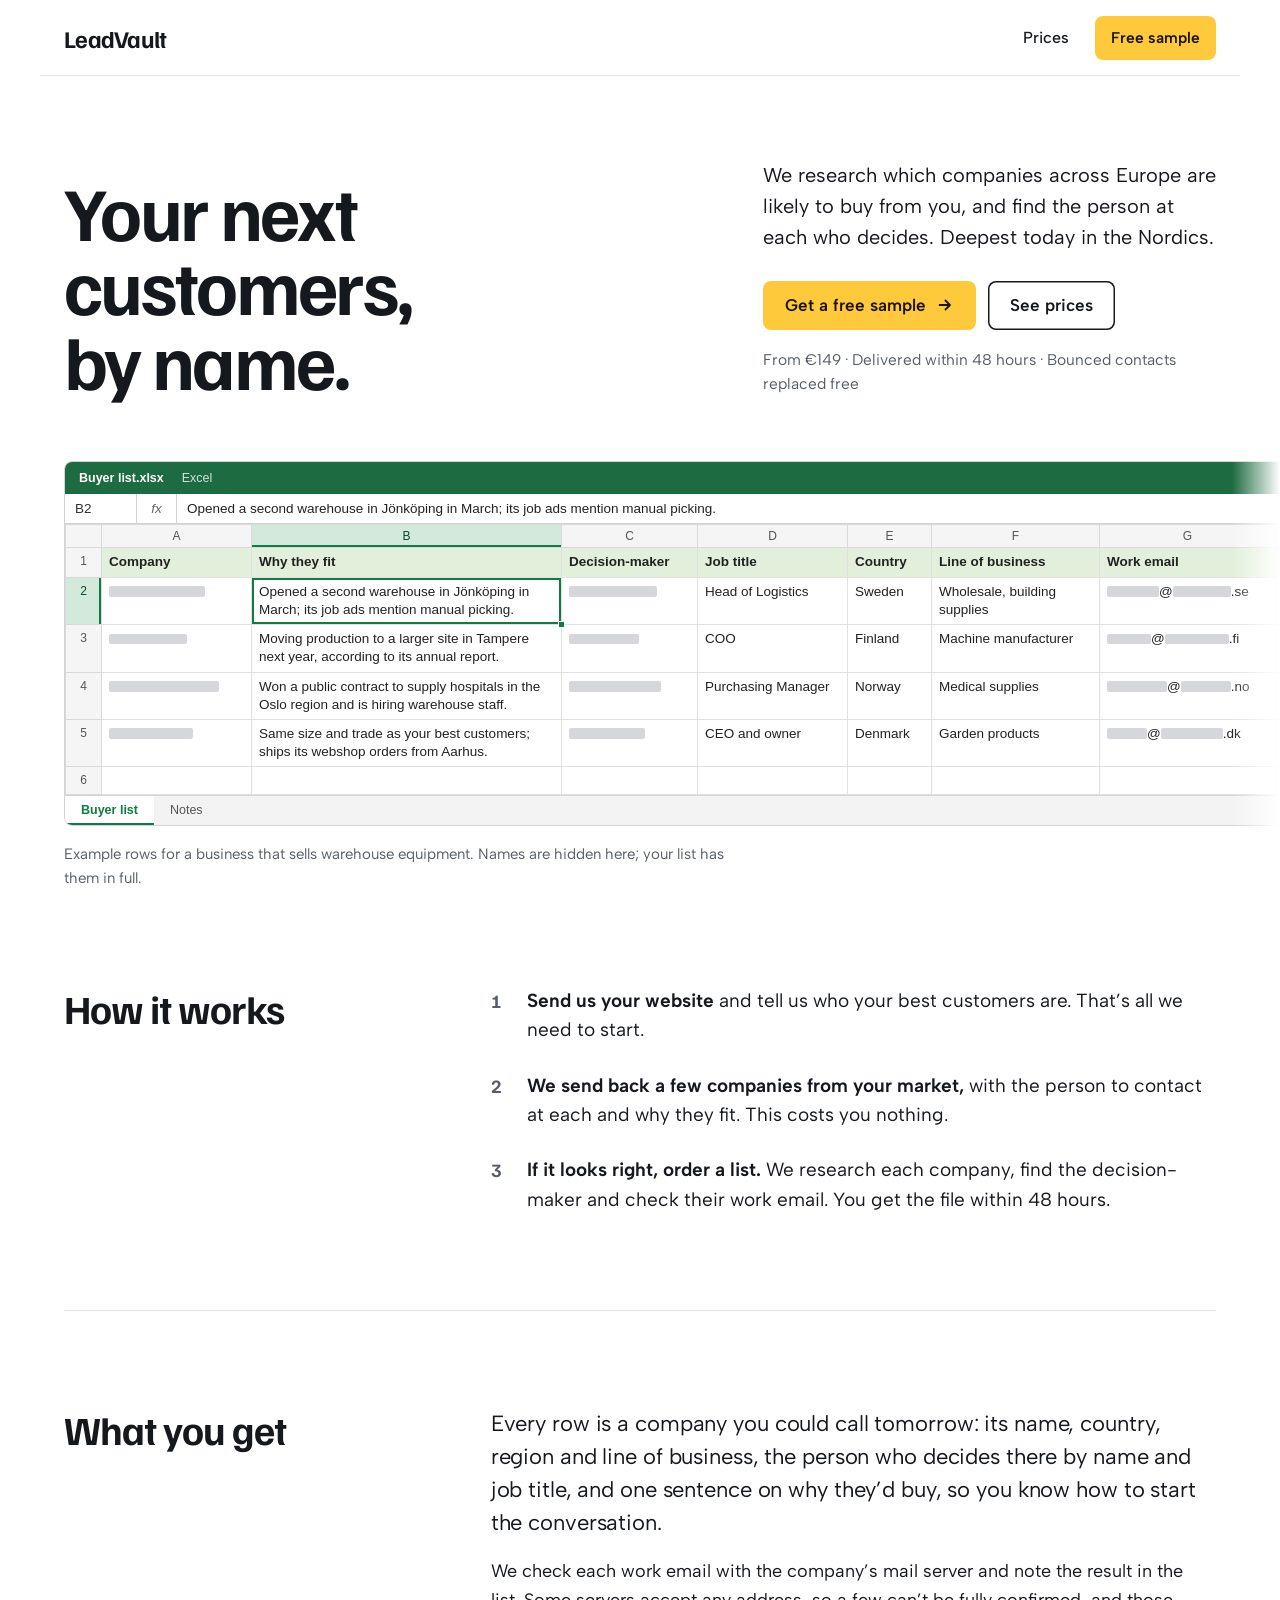
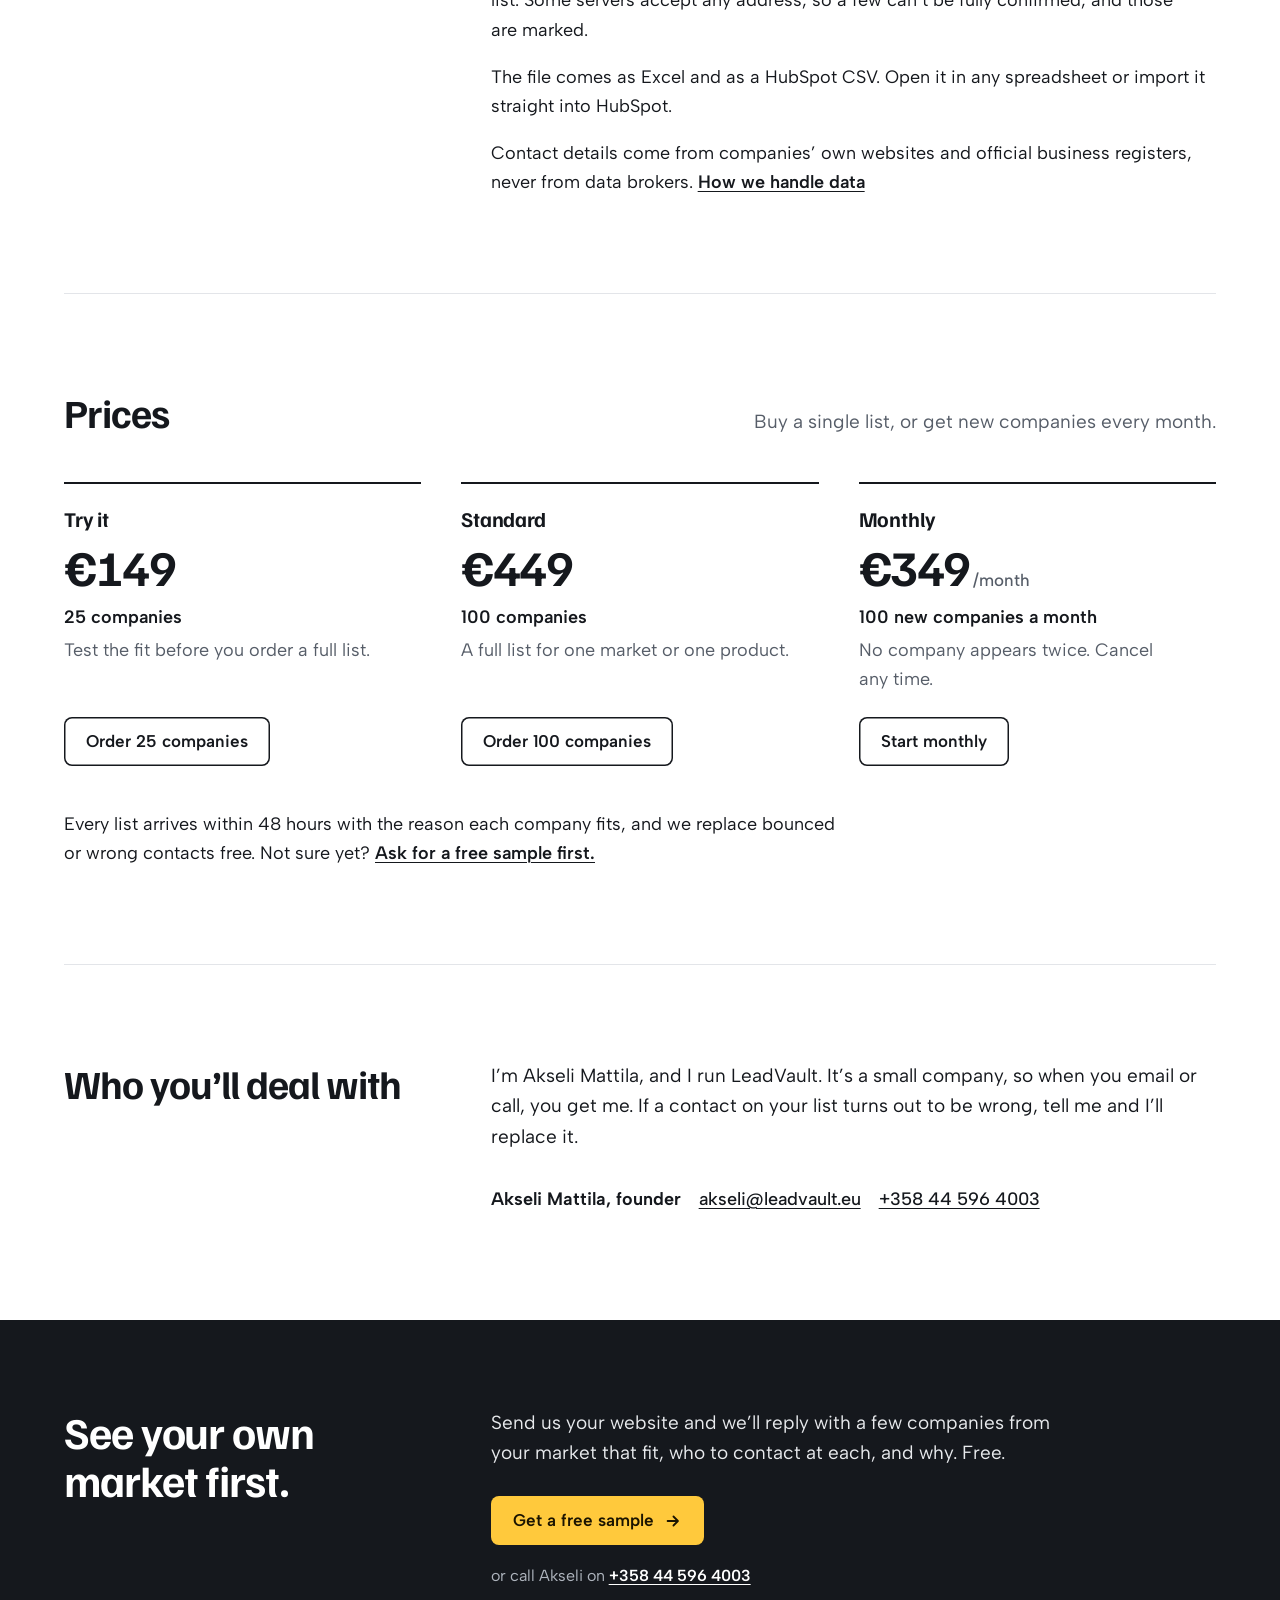
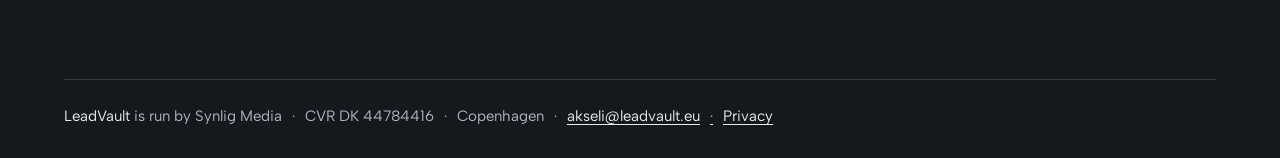
==== commit 375477d8: "Redesign: plain human-made site (spreadsheet product picture, 3 steps, prices, founder note), Europe" ====
--- a/index.html
+++ b/index.html
@@ -2,677 +2,287 @@
 <html lang="en">
 <head>
 <meta charset="utf-8">
-<meta name="viewport" content="width=device-width,initial-scale=1">
+<meta name="viewport" content="width=device-width, initial-scale=1">
 <meta name="color-scheme" content="light dark">
-<title>LeadVault Buyer Lists</title>
-<meta name="description" content="Lists of the companies that buy what you sell in Sweden, Finland, Norway and Denmark, with the people who decide there, by name, and the reason each company fits. From €149.">
-<meta property="og:title" content="LeadVault: the people who buy what you sell, by name">
-<meta property="og:description" content="Companies from the official registers, people from the companies' own websites, a proof label on every email and a reason for every company. Ask for a free sample of your market.">
-<meta property="og:url" content="https://leadvault.eu/">
+<title>LeadVault | Researched B2B buyer lists</title>
+<meta name="description" content="The companies most likely to buy what you sell, with the person who decides at each, a checked work email and the reason each one fits. Free sample first. From €149.">
 <link rel="canonical" href="https://leadvault.eu/">
-<link rel="icon" href="data:image/svg+xml,%3Csvg xmlns='http://www.w3.org/2000/svg' viewBox='0 0 32 32'%3E%3Crect width='32' height='32' fill='%231B5E20'/%3E%3Cpath d='M7 22h18M7 16h18M7 10h18' stroke='%23FAFBF8' stroke-width='2'/%3E%3C/svg%3E">
+<meta name="theme-color" content="#15181D">
+<link rel="icon" href="data:image/svg+xml,%3Csvg xmlns='http://www.w3.org/2000/svg' viewBox='0 0 32 32'%3E%3Crect width='32' height='32' rx='7' fill='%2315181D'/%3E%3Cpath d='M11 8v16h11' fill='none' stroke='%23FFC93C' stroke-width='3.5'/%3E%3C/svg%3E">
+<link rel="preload" href="fonts/familjen-grotesk.woff2" as="font" type="font/woff2" crossorigin>
+<link rel="preload" href="fonts/albert-sans.woff2" as="font" type="font/woff2" crossorigin>
+<link rel="stylesheet" href="site.css">
 <style>
-:root{
-  --paper:#FAFBF8; --paper-2:#F2F4EE; --sheet:#FFFFFF;
-  --ink:#111912; --ink-2:#4A5244; --ink-3:#5A6255;
-  --rule:#D9DDD2; --rule-soft:#E8EBE3;
-  --green:#1B5E20; --green-deep:#0D3311; --green-wash:#E8F5E9;
-  --amber:#9A4708; --bar:#1B5E20; --bar-track:#E2E5DC;
-  --redact:#2A322B; --focus:#1B5E20;
-  --btn-bg:#0D3311; --btn-ink:#FAFBF8;
-  --serif:"Iowan Old Style","Palatino Linotype","Book Antiqua",Palatino,Charter,"Bitstream Charter",Georgia,"DejaVu Serif",serif;
-  --sans:-apple-system,BlinkMacSystemFont,"Segoe UI",Roboto,"Helvetica Neue",Arial,sans-serif;
-  --mono:ui-monospace,"SF Mono",Menlo,Consolas,"DejaVu Sans Mono","Liberation Mono",monospace;
+/* ---------- hero ---------- */
+.hero{padding:84px 0 0;overflow:hidden}
+.hero-top{display:grid;grid-template-columns:minmax(0,7fr) minmax(0,5fr);gap:24px 64px;align-items:end}
+h1{font:700 76px/.98 var(--display);letter-spacing:-.035em;max-width:9.5em}
+.sub{font-size:20px;line-height:1.55;max-width:30em}
+.ctas{display:flex;gap:12px;flex-wrap:wrap;margin-top:28px}
+.facts-line{margin-top:18px;font-size:15.5px;color:var(--muted)}
+
+/* ---------- the spreadsheet crop ---------- */
+.shot{margin-top:64px}
+.sheet{margin-right:calc(50% - 50vw);overflow-x:auto;overscroll-behavior-x:contain;scrollbar-width:none;
+  background:#fff;color:#222;border:1px solid #D0D3D8;border-right:0;border-radius:8px 0 0 8px;
+  box-shadow:0 1px 2px rgba(0,0,0,.05),0 18px 48px -20px rgba(0,0,0,.25);
+  font:400 13.5px/1.35 Aptos,Calibri,Carlito,"Segoe UI",Arial,sans-serif;
+  -webkit-mask-image:linear-gradient(90deg,#000 calc(100% - 48px),transparent);mask-image:linear-gradient(90deg,#000 calc(100% - 48px),transparent)}
+.sheet::-webkit-scrollbar{display:none}
+.sheet-in{width:max-content;min-width:100%}
+.titlebar{background:#1D6B40;color:#fff;font-size:12.5px;height:32px;display:flex;align-items:center;padding:0 14px;gap:18px}
+.titlebar b{font-weight:600}
+.titlebar span{opacity:.8}
+.fx{display:flex;align-items:stretch;height:30px;border-bottom:1px solid #D4D4D4;background:#fff}
+.fx .nb{width:72px;border-right:1px solid #D4D4D4;display:flex;align-items:center;padding:0 10px;color:#333}
+.fx .f{width:40px;border-right:1px solid #D4D4D4;display:flex;align-items:center;justify-content:center;color:#666;font-style:italic}
+.fx .v{display:flex;align-items:center;padding:0 10px;white-space:nowrap;color:#222}
+table{border-collapse:collapse;table-layout:fixed}
+.cr{width:36px}.ca{width:150px}.cb{width:310px}.cc{width:136px}.cd{width:150px}.ce{width:84px}.cf{width:168px}.cg{width:176px}.ch{width:96px}
+th,td{border:1px solid #E1E1E1;padding:5px 7px;text-align:left;vertical-align:top;font-weight:400}
+thead th{background:#F5F5F5;color:#555;font-size:12px;text-align:center;padding:3px 0;border-color:#D9D9D9}
+thead th.on{background:#D3E9DB;color:#0B4A2A;box-shadow:inset 0 -2px 0 #107C41}
+tbody th{background:#F5F5F5;color:#555;font-size:12px;text-align:center;padding:5px 0;border-color:#D9D9D9}
+tbody th.on{background:#D3E9DB;color:#0B4A2A;box-shadow:inset -2px 0 0 #107C41}
+tr.h td{background:#E2EFDA;font-weight:700}
+td.sel{position:relative;box-shadow:inset 0 0 0 2px #107C41}
+td.sel::after{content:"";position:absolute;right:-4px;bottom:-4px;width:7px;height:7px;background:#107C41;border:1px solid #fff}
+tr.blank td{height:26px}
+.x{display:inline-block;height:.78em;background:#D5D7DA;border-radius:2px;vertical-align:-1px}
+.tabs{display:flex;align-items:stretch;height:30px;background:#F3F3F3;border-top:1px solid #D4D4D4;font-size:12.5px;color:#555}
+.tabs span{display:flex;align-items:center;padding:0 16px}
+.tabs .on{background:#fff;color:#107C41;font-weight:600;box-shadow:inset 0 -2px 0 #107C41}
+.shot figcaption{margin-top:16px;font-size:15px;color:var(--muted);max-width:44em}
+@media (prefers-color-scheme:dark){:root:not([data-theme="light"]) .sheet{border-color:#3A3F47;box-shadow:none}}
+:root[data-theme="dark"] .sheet{border-color:#3A3F47;box-shadow:none}
+
+/* ---------- how it works / what you get ---------- */
+.inner{display:grid;grid-template-columns:minmax(0,4fr) minmax(0,8fr);gap:24px 64px}
+.seq{list-style:none;padding:0;counter-reset:s;display:grid;gap:26px;max-width:40em}
+.seq li{counter-increment:s;display:grid;grid-template-columns:36px minmax(0,1fr);font-size:19px;line-height:1.55}
+.seq li::before{content:counter(s);font:700 19px/1.55 var(--display);color:var(--muted)}
+.seq b{font-weight:650}
+.prose{max-width:40em}
+.prose p{font-size:18px;line-height:1.62}
+.prose p + p{margin-top:18px}
+.prose .big{font-size:22px;line-height:1.5;letter-spacing:-.005em}
+.prose a{font-weight:600}
+
+/* ---------- prices ---------- */
+.prices-head{display:flex;flex-wrap:wrap;align-items:baseline;justify-content:space-between;gap:10px 40px}
+.prices-head p{font-size:19px;color:var(--muted)}
+.plans{margin-top:44px;display:grid;grid-template-columns:repeat(3,minmax(0,1fr));gap:40px}
+.plan{display:flex;flex-direction:column;border-top:2px solid var(--rule);padding-top:22px}
+.plan h3{font:700 21px/1.2 var(--display);letter-spacing:-.01em}
+.price{margin-top:10px;font:700 50px/1 var(--display);letter-spacing:-.03em;font-variant-numeric:tabular-nums}
+.price small{font:500 17px/1 var(--text);letter-spacing:0;color:var(--muted);margin-left:3px}
+.qty{margin-top:12px;font-weight:600}
+.desc{margin-top:4px;color:var(--muted);flex:1}
+.plan .btn{margin-top:24px;align-self:start}
+.terms{margin-top:44px;max-width:44em;font-size:18px}
+.terms a{font-weight:600}
+
+/* ---------- founder ---------- */
+.about .prose p{font-size:19px}
+.sign{margin-top:22px;display:flex;flex-wrap:wrap;align-items:baseline;gap:0 18px}
+.sign b{font-weight:650}
+.sign a{display:inline-block;padding:10px 0;font-weight:500}
+
+/* ---------- closing call ---------- */
+.close{padding:88px 0 64px}
+.close .inner{align-items:start}
+.close h2{color:#fff;font-size:44px}
+.close p{font-size:19px;max-width:30em;color:var(--on-dark)}
+.close .btn{margin-top:28px}
+.close .alt{margin-top:18px;font-size:16px;color:var(--on-dark-muted)}
+.close .alt a{color:#fff;font-weight:600;display:inline-block;padding:10px 0;margin:-10px 0}
+.band .foot .wrap > p{border-top:1px solid var(--dark-line);padding-top:24px}
+
+/* ---------- tablet ---------- */
+@media (max-width:1060px){
+  h1{font-size:64px}
+  .hero-top{grid-template-columns:minmax(0,1fr)}
+  .sub{max-width:34em}
+  .inner{grid-template-columns:minmax(0,1fr)}
+  .plans{gap:28px}
+  .price{font-size:42px}
 }
-@media (prefers-color-scheme:dark){
-  :root:not([data-theme="light"]){
-    --paper:#0E130F; --paper-2:#131A14; --sheet:#161C17;
-    --ink:#E7ECE4; --ink-2:#B7C0B2; --ink-3:#9AA396;
-    --rule:#2B342C; --rule-soft:#222A23;
-    --green:#86C98A; --green-deep:#1E3B22; --green-wash:#1C251D;
-    --amber:#E0A458; --bar:#86C98A; --bar-track:#2B342C;
-    --redact:#B7C0B2; --focus:#86C98A;
-    --btn-bg:#86C98A; --btn-ink:#0E130F;
-  }
+@media (max-width:860px){
+  .plans{grid-template-columns:minmax(0,1fr);gap:0;margin-top:28px}
+  .plan{display:grid;grid-template-columns:minmax(0,1fr) auto;column-gap:16px;align-items:baseline;border-top:1px solid var(--line);padding:22px 0 24px}
+  .plan:first-child{border-top:2px solid var(--rule)}
+  .plan h3{grid-column:1;grid-row:1}
+  .price{grid-column:2;grid-row:1;margin-top:0;font-size:34px}
+  .price small{font-size:15px}
+  .qty,.desc,.plan .btn{grid-column:1/-1}
+  .qty{margin-top:4px}
+  .desc{margin-top:2px}
+  .plan .btn{margin-top:14px;justify-self:start}
 }
-:root[data-theme="dark"]{
-  --paper:#0E130F; --paper-2:#131A14; --sheet:#161C17;
-  --ink:#E7ECE4; --ink-2:#B7C0B2; --ink-3:#9AA396;
-  --rule:#2B342C; --rule-soft:#222A23;
-  --green:#86C98A; --green-deep:#1E3B22; --green-wash:#1C251D;
-  --amber:#E0A458; --bar:#86C98A; --bar-track:#2B342C;
-  --redact:#B7C0B2; --focus:#86C98A;
-  --btn-bg:#86C98A; --btn-ink:#0E130F;
+
+/* ---------- phone ---------- */
+@media (max-width:720px){
+  .hero{padding-top:36px}
+  h1{font-size:44px;line-height:1;letter-spacing:-.032em}
+  .hero-top{gap:18px}
+  .sub{font-size:18px}
+  .ctas{margin-top:24px;gap:10px}
+  .ctas .btn{flex:1 1 auto}
+  .facts-line{font-size:15px}
+  .shot{margin-top:36px}
+  .sheet{font-size:13px}
+  .cr{width:28px}.ca{width:92px}.cb{width:252px}
+  .sheet{-webkit-mask-image:none;mask-image:none}
+  .sheet .x{max-width:76px}
+  .fx .nb{width:52px}.fx .f{width:32px}
+  .sheet tbody tr:nth-child(n+5){display:none}
+  .shot figcaption{font-size:14.5px;padding-right:4px}
+  .seq{gap:18px}
+  .seq li{grid-template-columns:28px minmax(0,1fr);font-size:17.5px}
+  .seq li::before{font-size:17.5px}
+  .prose p{font-size:17px}
+  .prose p + p{margin-top:14px}
+  .inner{gap:18px}
+  .prose .big{font-size:19px}
+  .prices-head p{font-size:17px}
+  .terms{margin-top:22px;font-size:17px}
+  .about .prose p{font-size:17.5px}
+  .sign{margin-top:14px}
+  .sign b{flex-basis:100%}
+  .close{padding:52px 0 40px}
+  .close .inner{gap:16px}
+  .close h2{font-size:31px}
+  .close p{font-size:17.5px}
+  .close .btn{width:100%;margin-top:24px}
 }
-*,*::before,*::after{box-sizing:border-box}
-html{-webkit-text-size-adjust:100%;scroll-behavior:smooth}
-@media (prefers-reduced-motion:reduce){html{scroll-behavior:auto}}
-body{margin:0;background:var(--paper);color:var(--ink);font:16px/1.6 var(--sans);font-variant-numeric:tabular-nums;overflow-wrap:break-word}
-a{color:var(--green);text-underline-offset:3px;text-decoration-thickness:1px}
-a:hover{text-decoration-thickness:2px}
-a:focus-visible{outline:3px solid var(--focus);outline-offset:3px;border-radius:1px}
-.skip{position:absolute;left:16px;top:-60px;background:var(--btn-bg);color:var(--btn-ink);padding:10px 14px;font-weight:600;z-index:10}
-.skip:focus{top:8px}
-.wrap{max-width:1120px;margin:0 auto;padding:0 24px}
-.num{font-family:var(--mono);font-variant-numeric:tabular-nums lining-nums;letter-spacing:-.01em}
-.smallcaps{font:600 12px/1.4 var(--mono);letter-spacing:.08em;text-transform:uppercase;color:var(--ink-2)}
-.sr{position:absolute;width:1px;height:1px;overflow:hidden;clip:rect(0 0 0 0);white-space:nowrap}
-sup.fn{font:600 11px var(--mono);margin-left:1px}
-sup.fn a{text-decoration:none;padding:4px 3px}
-
-/* masthead */
-.mast{border-bottom:1px solid var(--rule);border-top:4px solid var(--green)}
-.mast .wrap{display:flex;align-items:baseline;justify-content:space-between;gap:16px;flex-wrap:wrap;padding-top:16px;padding-bottom:12px}
-.mark{font:600 19px/1 var(--mono);letter-spacing:-.03em;color:var(--ink);text-decoration:none}
-.mark b{font-weight:600;color:var(--green)}
-.mast nav ul{display:flex;gap:4px 20px;flex-wrap:wrap;list-style:none;margin:0;padding:0}
-.mast nav a{display:inline-block;font:500 13px/1.4 var(--mono);color:var(--ink-2);text-decoration:none;padding:8px 0}
-.mast nav a:hover{color:var(--green);text-decoration:underline}
-.edition{border-bottom:1px solid var(--rule);background:var(--paper-2)}
-.edition .wrap{display:flex;justify-content:space-between;gap:4px 12px;flex-wrap:wrap;padding-top:7px;padding-bottom:7px;font:12px/1.5 var(--mono);color:var(--ink-3)}
-
-/* lead */
-.lead{padding:44px 0 4px}
-.kicker{margin:0 0 16px}
-h1{font:400 clamp(32px,4.8vw,56px)/1.08 var(--serif);letter-spacing:-.015em;margin:0;max-width:25ch}
-h1 em{font-style:italic;color:var(--green);white-space:nowrap}
-.deck{font:400 clamp(18px,1.9vw,21px)/1.5 var(--serif);color:var(--ink-2);max-width:40em;margin:22px 0 0}
-.act{display:flex;flex-wrap:wrap;align-items:center;gap:14px 24px;margin-top:28px}
-.btn{display:inline-block;background:var(--btn-bg);color:var(--btn-ink);font:600 15px/1.2 var(--sans);padding:15px 22px;text-decoration:none;border:1px solid var(--btn-bg)}
-.btn:hover{text-decoration:underline}
-.act .alt{font-size:15px;color:var(--ink-2)}
-.act .alt a{color:var(--ink);font-family:var(--mono);white-space:nowrap}
-.from{margin:18px 0 0;font-size:14.5px;color:var(--ink-2)}
-.from a{color:var(--ink)}
-
-/* sections */
-section{padding:56px 0 8px}
-section.first{padding-top:40px}
-.sec-head{display:grid;grid-template-columns:120px minmax(0,1fr);gap:0 24px;border-top:1px solid var(--ink);padding-top:14px;margin-bottom:26px}
-.sec-head .ex{font:600 12px/1.8 var(--mono);letter-spacing:.06em;text-transform:uppercase;color:var(--green)}
-h2{font:400 clamp(26px,3vw,36px)/1.15 var(--serif);margin:0;letter-spacing:-.01em}
-.sec-head p{margin:10px 0 0;color:var(--ink-2);max-width:46em}
-
-/* exhibit 1: sample */
-.sheet{background:var(--sheet);border:1px solid var(--rule)}
-.sheet-head{background:var(--green-deep);color:#E8F5E9;padding:12px 20px;display:flex;justify-content:space-between;gap:4px 10px;flex-wrap:wrap;font:600 12px/1.5 var(--mono);letter-spacing:.07em;text-transform:uppercase}
-.sheet-head span:last-child{letter-spacing:0;text-transform:none;font-weight:400;color:#C3DEC5}
-.sheet-sum{padding:14px 20px;border-bottom:1px solid var(--rule);font-size:15px;display:flex;flex-wrap:wrap;gap:6px 22px;margin:0}
-.sheet-sum .num{font-weight:600}
-.colhead{display:grid;grid-template-columns:minmax(0,1fr) minmax(0,1.5fr) minmax(0,1.5fr);gap:24px;padding:10px 20px;border-bottom:1px solid var(--rule)}
-.entry{display:grid;grid-template-columns:minmax(0,1fr) minmax(0,1.5fr) minmax(0,1.5fr);gap:24px;padding:20px;border-bottom:1px solid var(--rule-soft)}
-.entry:last-of-type{border-bottom:0}
-.entry h3{margin:0}
-.co .idx{font:600 12px var(--mono);color:var(--ink-3)}
-.co .name{display:flex;align-items:center;gap:8px;margin:4px 0 10px;font-weight:600}
-.co .name .ab{font:600 13px var(--mono);color:var(--ink-2)}
-.redact{display:inline-block;height:.82em;max-width:100%;background:var(--redact);vertical-align:-.06em;border-radius:1px}
-.co dl{display:grid;grid-template-columns:auto minmax(0,1fr);gap:3px 14px;margin:0;font-size:14px}
-.co dt{color:var(--ink-3)}
-.co dd{margin:0;font-family:var(--mono);font-size:13.5px}
-.why .tag{font:700 12px/1 var(--mono);letter-spacing:.05em;text-transform:uppercase;color:var(--amber)}
-.why p{margin:6px 0 0;font:400 16.5px/1.5 var(--serif)}
-.people{list-style:none;margin:0;padding:0}
-.people li{padding:0 0 11px;margin:0 0 11px;border-bottom:1px dotted var(--rule)}
-.people li:last-child{border-bottom:0;margin-bottom:0;padding-bottom:0}
-.people .who{display:flex;align-items:center;gap:8px;flex-wrap:wrap;font-weight:600;font-size:15px}
-.people .who .role{font-weight:500}
-.people .meta{display:flex;flex-wrap:wrap;gap:4px 14px;margin-top:4px;font:12.5px/1.5 var(--mono);color:var(--ink-2)}
-.lab{display:inline-block;white-space:nowrap;border:1px solid currentColor;padding:0 6px;font:600 12px/1.6 var(--mono);color:var(--green)}
-.lab.none{color:var(--ink-3)}
-.gap{font-size:14px;color:var(--ink-2);background:var(--paper-2);border-left:3px solid var(--amber);padding:8px 12px;margin:0 0 12px}
-.sheet-foot{padding:14px 20px;border-top:1px solid var(--rule);background:var(--paper-2);font-size:14px;color:var(--ink-2);display:grid;gap:6px}
-.caption{font-size:14px;color:var(--ink-3);margin:12px 0 0;max-width:62em}
-
-/* generic ledger tables */
-table{border-collapse:collapse;width:100%}
-caption{text-align:left;padding:0 0 10px}
-caption b{display:block;font:400 22px/1.3 var(--serif);color:var(--ink)}
-caption span{display:block;font-size:14.5px;color:var(--ink-2);margin-top:4px}
-.led th,.led td{text-align:left;padding:11px 12px;border-bottom:1px solid var(--rule-soft);vertical-align:top}
-.led thead th{font:600 12px/1.4 var(--mono);letter-spacing:.06em;text-transform:uppercase;color:var(--ink-2);border-bottom:1px solid var(--ink);vertical-align:bottom}
-.led tbody th{font-weight:600}
-.led td.n,.led th.r{text-align:right}
-.led td.n{font-family:var(--mono);white-space:nowrap}
-.led td.d{color:var(--ink-2);font-size:15px}
-.led td.src{font-size:14px;color:var(--ink-2)}
-.led tfoot td{font-size:14px;color:var(--ink-3);padding-top:14px;border-bottom:0}
-
-/* exhibit 2: what a row holds */
-.anatomy tbody th{white-space:nowrap;font-family:var(--mono);font-size:14px;font-weight:600}
-.anatomy tbody th small{display:block;font-weight:400;color:var(--ink-3);font-size:12.5px;white-space:normal}
-
-/* exhibit 3: coverage */
-.standing{border-top:2px solid var(--ink);border-bottom:1px solid var(--rule);margin:0 0 36px}
-.standing-head{display:flex;justify-content:space-between;gap:4px 12px;flex-wrap:wrap;padding:10px 0;border-bottom:1px solid var(--rule)}
-.standing-grid{display:grid;grid-template-columns:repeat(4,minmax(0,1fr));margin:0}
-.fig{padding:18px 20px 20px 0;border-right:1px solid var(--rule);margin:0}
-.fig+.fig{padding-left:20px}
-.fig:last-child{border-right:0}
-.fig dd{font:500 clamp(28px,3.4vw,40px)/1 var(--mono);letter-spacing:-.03em;margin:0}
-.fig dt{margin-top:8px;font-size:14px;color:var(--ink-2)}
-.fig{display:flex;flex-direction:column-reverse;justify-content:flex-end}
-.standing-note{padding:10px 0 12px;font-size:14px;color:var(--ink-3);max-width:62em;margin:0}
-.cov tbody th{white-space:nowrap}
-.cov tbody th .cc{font:500 12px var(--mono);color:var(--ink-3);margin-left:6px}
-.cov td{vertical-align:middle}
-.bar{display:block;height:8px;background:var(--bar-track);min-width:60px}
-.bar i{display:block;height:100%;background:var(--bar)}
-.cls{font-size:14px;white-space:nowrap}
-.nw{white-space:nowrap}
-.cls .num{color:var(--ink-3);font-size:12.5px;margin-left:6px}
-.st{font:600 12px/1.5 var(--mono);white-space:nowrap;color:var(--green)}
-.st.ask{color:var(--amber)}
-.st.thin{color:var(--ink-3)}
-.twocol{display:grid;grid-template-columns:minmax(0,1.7fr) minmax(0,1fr);gap:40px;align-items:start}
-.aside{font-size:15px;color:var(--ink-2);border-left:1px solid var(--rule);padding-left:24px}
-.aside h3{font:600 12px/1.5 var(--mono);letter-spacing:.06em;text-transform:uppercase;color:var(--ink);margin:0 0 8px}
-.aside p{margin:0 0 16px}
-.notyet{margin-top:40px}
-.notyet td.n{color:var(--ink-2)}
-
-/* method */
-.steps{list-style:none;margin:0;padding:0;counter-reset:s;display:grid;grid-template-columns:repeat(4,minmax(0,1fr));border-top:1px solid var(--rule)}
-.steps li{counter-increment:s;padding:20px 22px 8px 0;border-right:1px solid var(--rule)}
-.steps li+li{padding-left:22px}
-.steps li:last-child{border-right:0}
-.steps li::before{content:"§" counter(s);display:block;font:600 13px var(--mono);color:var(--green);margin-bottom:8px}
-.steps h3{font:600 17px/1.35 var(--sans);margin:0 0 6px}
-.steps p{margin:0;font-size:15px;color:var(--ink-2)}
-
-/* labels */
-.labels th[scope=row]{white-space:nowrap}
-.labels2{margin-top:36px}
-
-/* terms */
-.terms{display:grid;grid-template-columns:minmax(0,1.15fr) minmax(0,1fr);border:1px solid var(--rule);background:var(--sheet)}
-.terms > div{padding:26px 28px}
-.terms > div+div{border-left:1px solid var(--rule)}
-.terms h3{font:400 24px/1.25 var(--serif);margin:0 0 12px}
-.terms p{margin:0 0 12px;color:var(--ink-2)}
-.prices{margin:0 0 20px}
-.prices th,.prices td{padding:14px 0;border-top:1px solid var(--rule);text-align:left;vertical-align:top}
-.prices tr:first-child th,.prices tr:first-child td{border-top:2px solid var(--ink)}
-.prices tr:last-child th,.prices tr:last-child td{border-bottom:1px solid var(--rule)}
-.prices th{font-weight:400}
-.prices th b{display:block;font:600 17px/1.3 var(--sans)}
-.prices th span{display:block;font-size:14.5px;color:var(--ink-2);margin-top:2px}
-.prices td{text-align:right;white-space:nowrap;padding-left:16px}
-.prices td b{font:600 24px/1.1 var(--mono);letter-spacing:-.02em}
-.prices td small{display:block;font-size:13px;color:var(--ink-3)}
-.every h4{font:600 12px/1.5 var(--mono);letter-spacing:.06em;text-transform:uppercase;color:var(--ink);margin:0 0 6px}
-.every ul{margin:0 0 16px;padding:0;list-style:none}
-.every li{padding:7px 0 7px 18px;border-bottom:1px dotted var(--rule);font-size:15px;position:relative}
-.every li::before{content:"";position:absolute;left:2px;top:15px;width:7px;height:7px;background:var(--green)}
-.every li:last-child{border-bottom:0}
-.contact{font-family:var(--mono);font-size:15px;line-height:1.9;margin:0 0 20px}
-.contact a{color:var(--ink)}
-
-/* notes */
-.notes{padding:72px 0 32px}
-.notes ol{margin:0;padding:0 0 0 22px;font-size:14px;color:var(--ink-2);columns:2;column-gap:40px}
-.notes li{margin:0 0 10px;break-inside:avoid}
-.notes code{font:13px var(--mono);color:var(--ink);overflow-wrap:anywhere}
-.notes h2{font-size:22px}
-footer{border-top:4px solid var(--green);margin-top:24px}
-footer .wrap{display:flex;justify-content:space-between;gap:12px 24px;flex-wrap:wrap;padding-top:18px;padding-bottom:40px;font-size:14px;color:var(--ink-3)}
-footer a{color:var(--ink-2)}
-
-@media (max-width:900px){
-  .standing-grid{grid-template-columns:repeat(2,minmax(0,1fr))}
-  .fig:nth-child(2){border-right:0}
-  .fig:nth-child(3){padding-left:0;border-top:1px solid var(--rule)}
-  .fig:nth-child(4){border-top:1px solid var(--rule)}
-  .colhead{display:none}
-  .entry{grid-template-columns:minmax(0,1fr) minmax(0,1fr)}
-  .entry .why{grid-column:1 / -1;grid-row:1}
-  .twocol{grid-template-columns:minmax(0,1fr)}
-  .aside{border-left:0;padding-left:0;border-top:1px solid var(--rule);padding-top:18px}
-  .steps{grid-template-columns:repeat(2,minmax(0,1fr))}
-  .steps li:nth-child(2){border-right:0}
-  .steps li:nth-child(3){padding-left:0}
-  .steps li:nth-child(n+3){border-top:1px solid var(--rule)}
-  .terms{grid-template-columns:minmax(0,1fr)}
-  .terms > div+div{border-left:0;border-top:1px solid var(--rule)}
-  .notes ol{columns:1}
-}
-@media (max-width:640px){
-  .wrap{padding:0 16px}
-  .mast nav ul{gap:0 16px}
-  .mast nav li.opt{display:none}
-  .lead{padding:36px 0 4px}
-  .fig{padding:14px 12px 16px 0}
-  .fig+.fig{padding-left:12px}
-  .fig:nth-child(3){padding-left:0}
-  section{padding-top:48px}
-  section.first{padding-top:32px}
-  .sec-head{grid-template-columns:minmax(0,1fr);gap:6px}
-  .sheet-head,.sheet-sum,.entry,.sheet-foot{padding-left:14px;padding-right:14px}
-  .entry{grid-template-columns:minmax(0,1fr);gap:14px}
-  .entry .why{grid-row:auto}
-  .led th,.led td{padding:10px 6px}
-  .cov .barcol{display:none}
-  .cls,.st{white-space:normal}
-  .cls .num{display:block;margin-left:0}
-  /* stacked rows for the wide tables */
-  .stack thead{display:none}
-  .stack tr{display:grid;grid-template-columns:minmax(0,1fr) auto;gap:2px 12px;padding:12px 0;border-bottom:1px solid var(--rule-soft)}
-  .stack th,.stack td{border:0;padding:0;white-space:normal}
-  .stack td.d,.stack td.src{grid-column:1 / -1}
-  .stack tfoot tr{border-top:1px solid var(--ink);border-bottom:0}
-  .anatomy tr{grid-template-columns:minmax(0,1fr)}
-  .anatomy td.src::before{content:"Source: ";color:var(--ink-3)}
-  .steps{grid-template-columns:minmax(0,1fr)}
-  .steps li,.steps li+li{padding:16px 0 12px;border-right:0;border-top:1px solid var(--rule)}
-  .terms > div{padding:20px 16px}
-  .prices td b{font-size:21px}
-  .btn{display:block;width:100%;text-align:center}
-}
-@media print{.mast nav,.btn,.skip{display:none}body{background:#fff}}
 </style>
 </head>
 <body>
 <a class="skip" href="#main">Skip to content</a>
 
-<header class="mast">
-  <div class="wrap">
-    <a class="mark" href="#top" aria-label="LeadVault, top of page">Lead<b>Vault</b></a>
-    <nav aria-label="Sections">
-      <ul>
-        <li><a href="#sample">Sample</a></li>
-        <li class="opt"><a href="#row">What you get</a></li>
-        <li class="opt"><a href="#coverage">Coverage</a></li>
-        <li><a href="#terms">Price</a></li>
-        <li><a href="#contact">Contact</a></li>
-      </ul>
-    </nav>
-  </div>
-</header>
-<div class="edition">
-  <div class="wrap">
-    <span>Buyer lists for B2B sellers · Sweden, Finland, Norway, Denmark</span>
-    <span>Figures on this page as of 18 Oct 2026, 05:40–05:43 UTC</span>
-  </div>
+<header class="nav"><div class="wrap">
+  <a class="logo" href="#top">LeadVault</a>
+  <div class="nav-end">
+    <a class="nav-link" href="#prices">Prices</a>
+    <a class="btn btn-sun btn-sm" href="mailto:akseli@leadvault.eu?subject=Free%20sample&amp;body=Our%20website%3A%20%0D%0AWhat%20we%20sell%3A%20%0D%0ACountries%20we%20want%3A%20">Free sample</a>
+  </div>
+</div></header>
+
+<main id="main">
+
+<section class="hero" id="top"><div class="wrap">
+  <div class="hero-top">
+    <h1>Your next customers, by&nbsp;name.</h1>
+    <div>
+      <p class="sub">We research which companies across Europe are likely to buy from you, and find the person at each who decides. Deepest today in the Nordics.</p>
+      <div class="ctas">
+        <a class="btn btn-sun" href="mailto:akseli@leadvault.eu?subject=Free%20sample&amp;body=Our%20website%3A%20%0D%0AWhat%20we%20sell%3A%20%0D%0ACountries%20we%20want%3A%20">Get a free sample <svg viewBox="0 0 20 20" aria-hidden="true"><path d="M4 10h11m-4.5-5 5 5-5 5" fill="none" stroke="currentColor" stroke-width="2" stroke-linecap="round" stroke-linejoin="round"/></svg></a>
+        <a class="btn btn-line" href="#prices">See prices</a>
+      </div>
+      <p class="facts-line">From &euro;149 &middot; Delivered within 48&nbsp;hours &middot; Bounced contacts replaced free</p>
+    </div>
+  </div>
+
+  <figure class="shot">
+    <div class="sheet" role="img" aria-label="A spreadsheet with example rows. Columns: company, why they fit, decision-maker, job title, country, line of business, work email and email check. The selected cell reads: Opened a second warehouse in Jönköping in March; its job ads mention manual picking. Company names, person names and email addresses are hidden.">
+      <div class="sheet-in" aria-hidden="true">
+        <div class="titlebar"><b>Buyer list.xlsx</b><span>Excel</span></div>
+        <div class="fx"><span class="nb">B2</span><span class="f">fx</span><span class="v">Opened a second warehouse in J&ouml;nk&ouml;ping in March; its job ads mention manual picking.</span></div>
+        <table>
+          <colgroup><col class="cr"><col class="ca"><col class="cb"><col class="cc"><col class="cd"><col class="ce"><col class="cf"><col class="cg"><col class="ch"></colgroup>
+          <thead><tr><th></th><th>A</th><th class="on">B</th><th>C</th><th>D</th><th>E</th><th>F</th><th>G</th><th>H</th></tr></thead>
+          <tbody>
+            <tr class="h"><th>1</th><td>Company</td><td>Why they fit</td><td>Decision-maker</td><td>Job title</td><td>Country</td><td>Line of business</td><td>Work email</td><td>Email check</td></tr>
+            <tr><th class="on">2</th><td><span class="x" style="width:96px"></span></td><td class="sel">Opened a second warehouse in J&ouml;nk&ouml;ping in March; its job ads mention manual picking.</td><td><span class="x" style="width:88px"></span></td><td>Head of Logistics</td><td>Sweden</td><td>Wholesale, building supplies</td><td><span class="x" style="width:52px"></span>@<span class="x" style="width:58px"></span>.se</td><td>valid</td></tr>
+            <tr><th>3</th><td><span class="x" style="width:78px"></span></td><td>Moving production to a larger site in Tampere next year, according to its annual report.</td><td><span class="x" style="width:70px"></span></td><td>COO</td><td>Finland</td><td>Machine manufacturer</td><td><span class="x" style="width:44px"></span>@<span class="x" style="width:64px"></span>.fi</td><td>valid</td></tr>
+            <tr><th>4</th><td><span class="x" style="width:110px"></span></td><td>Won a public contract to supply hospitals in the Oslo region and is hiring warehouse staff.</td><td><span class="x" style="width:92px"></span></td><td>Purchasing Manager</td><td>Norway</td><td>Medical supplies</td><td><span class="x" style="width:60px"></span>@<span class="x" style="width:50px"></span>.no</td><td>catch-all</td></tr>
+            <tr><th>5</th><td><span class="x" style="width:84px"></span></td><td>Same size and trade as your best customers; ships its webshop orders from Aarhus.</td><td><span class="x" style="width:76px"></span></td><td>CEO and owner</td><td>Denmark</td><td>Garden products</td><td><span class="x" style="width:40px"></span>@<span class="x" style="width:62px"></span>.dk</td><td>valid</td></tr>
+            <tr class="blank"><th>6</th><td></td><td></td><td></td><td></td><td></td><td></td><td></td><td></td></tr>
+          </tbody>
+        </table>
+        <div class="tabs"><span class="on">Buyer list</span><span>Notes</span></div>
+      </div>
+    </div>
+    <figcaption>Example rows for a business that sells warehouse equipment. Names are hidden here; your list has them in&nbsp;full.</figcaption>
+  </figure>
+</div></section>
+
+<section class="sec" id="how" aria-labelledby="how-h"><div class="wrap"><div class="inner">
+  <h2 id="how-h">How it works</h2>
+  <ol class="seq">
+    <li><span><b>Send us your website</b> and tell us who your best customers are. That&rsquo;s all we need to start.</span></li>
+    <li><span><b>We send back a few companies from your market,</b> with the person to contact at each and why they fit. This costs you nothing.</span></li>
+    <li><span><b>If it looks right, order a list.</b> We research each company, find the decision-maker and check their work email. You get the file within 48&nbsp;hours.</span></li>
+  </ol>
+</div></div></section>
+
+<section class="sec" id="list" aria-labelledby="list-h"><div class="wrap"><div class="inner">
+  <h2 id="list-h">What you get</h2>
+  <div class="prose">
+    <p class="big">Every row is a company you could call tomorrow: its name, country, region and line of business, the person who decides there by name and job title, and one sentence on why they&rsquo;d buy, so you know how to start the conversation.</p>
+    <p>We check each work email with the company&rsquo;s mail server and note the result in the list. Some servers accept any address, so a few can&rsquo;t be fully confirmed, and those are marked.</p>
+    <p>The file comes as Excel and as a HubSpot CSV. Open it in any spreadsheet or import it straight into HubSpot.</p>
+    <p>Contact details come from companies&rsquo; own websites and official business registers, never from data brokers. <a href="privacy.html">How we handle data</a></p>
+  </div>
+</div></div></section>
+
+<section class="sec" id="prices" aria-labelledby="prices-h"><div class="wrap"><div>
+  <div class="prices-head">
+    <h2 id="prices-h">Prices</h2>
+    <p>Buy a single list, or get new companies every month.</p>
+  </div>
+  <div class="plans">
+    <article class="plan">
+      <h3>Try it</h3>
+      <p class="price">&euro;149</p>
+      <p class="qty">25 companies</p>
+      <p class="desc">Test the fit before you order a full list.</p>
+      <a class="btn btn-line" href="mailto:akseli@leadvault.eu?subject=Order%3A%2025%20companies%20(%E2%82%AC149)&amp;body=Our%20website%3A%20%0D%0AWhat%20we%20sell%3A%20%0D%0ACountries%20we%20want%3A%20">Order 25 companies</a>
+    </article>
+    <article class="plan">
+      <h3>Standard</h3>
+      <p class="price">&euro;449</p>
+      <p class="qty">100 companies</p>
+      <p class="desc">A full list for one market or one product.</p>
+      <a class="btn btn-line" href="mailto:akseli@leadvault.eu?subject=Order%3A%20100%20companies%20(%E2%82%AC449)&amp;body=Our%20website%3A%20%0D%0AWhat%20we%20sell%3A%20%0D%0ACountries%20we%20want%3A%20">Order 100 companies</a>
+    </article>
+    <article class="plan">
+      <h3>Monthly</h3>
+      <p class="price">&euro;349<small>/month</small></p>
+      <p class="qty">100 new companies a month</p>
+      <p class="desc">No company appears twice. Cancel any time.</p>
+      <a class="btn btn-line" href="mailto:akseli@leadvault.eu?subject=Order%3A%20Monthly%2C%20100%20new%20companies%20a%20month%20(%E2%82%AC349)&amp;body=Our%20website%3A%20%0D%0AWhat%20we%20sell%3A%20%0D%0ACountries%20we%20want%3A%20">Start monthly</a>
+    </article>
+  </div>
+  <p class="terms">Every list arrives within 48&nbsp;hours with the reason each company fits, and we replace bounced or wrong contacts free. Not sure yet? <a href="mailto:akseli@leadvault.eu?subject=Free%20sample&amp;body=Our%20website%3A%20%0D%0AWhat%20we%20sell%3A%20%0D%0ACountries%20we%20want%3A%20">Ask for a free sample first.</a></p>
+</div></div></section>
+
+<section class="sec about" id="about" aria-labelledby="about-h"><div class="wrap"><div class="inner">
+  <h2 id="about-h">Who you&rsquo;ll deal with</h2>
+  <div class="prose">
+    <p>I&rsquo;m Akseli Mattila, and I run LeadVault. It&rsquo;s a small company, so when you email or call, you get me. If a contact on your list turns out to be wrong, tell me and I&rsquo;ll replace it.</p>
+    <div class="sign">
+      <b>Akseli Mattila, founder</b>
+      <a href="mailto:akseli@leadvault.eu">akseli@leadvault.eu</a>
+      <a href="tel:+358445964003">+358 44 596 4003</a>
+    </div>
+  </div>
+</div></div></section>
+
+</main>
+
+<div class="band">
+  <section class="close" id="contact" aria-labelledby="close-h"><div class="wrap"><div class="inner">
+    <h2 id="close-h">See your own market first.</h2>
+    <div>
+      <p>Send us your website and we&rsquo;ll reply with a few companies from your market that fit, who to contact at each, and why. Free.</p>
+      <a class="btn btn-sun" href="mailto:akseli@leadvault.eu?subject=Free%20sample&amp;body=Our%20website%3A%20%0D%0AWhat%20we%20sell%3A%20%0D%0ACountries%20we%20want%3A%20">Get a free sample <svg viewBox="0 0 20 20" aria-hidden="true"><path d="M4 10h11m-4.5-5 5 5-5 5" fill="none" stroke="currentColor" stroke-width="2" stroke-linecap="round" stroke-linejoin="round"/></svg></a>
+      <p class="alt">or call Akseli on <a href="tel:+358445964003">+358&nbsp;44&nbsp;596&nbsp;4003</a></p>
+    </div>
+  </div></div></section>
+  <footer class="foot"><div class="wrap">
+    <p><span><span class="name">LeadVault</span> is run by Synlig Media</span><span class="nw">CVR DK 44784416</span><span>Copenhagen</span><a href="mailto:akseli@leadvault.eu">akseli@leadvault.eu</a><a href="privacy.html">Privacy</a></p>
+  </div></footer>
 </div>
-
-<main id="main">
-  <div class="wrap" id="top">
-    <div class="lead">
-      <p class="kicker smallcaps">For companies that sell to other companies</p>
-      <h1>The people who buy what you sell, in Sweden, Finland, Norway and Denmark. <em>By name.</em></h1>
-      <p class="deck">We read your website, work out which companies buy from you, and find the people who decide there on those companies’ own websites. Every company comes with the reason it fits, and every email is labelled by the proof we hold for it.</p>
-      <div class="act">
-        <a class="btn" href="mailto:akseli@leadvault.eu?subject=Sample%20of%20my%20market&amp;body=Our%20website%3A%20%0D%0ARegion%20we%20sell%20in%3A%20">Ask for a free sample of your market</a>
-        <span class="alt">or call Akseli on <a href="tel:+358445964003">+358 44 596 4003</a></span>
-      </div>
-      <p class="from">Lists from €149 for 25 companies. <a href="#terms">See the three prices</a>.</p>
-    </div>
-  </div>
-
-  <!-- EXHIBIT 1: the real sample -->
-  <section id="sample" class="first" aria-labelledby="sample-title">
-    <div class="wrap">
-      <div class="sec-head">
-        <span class="ex">Exhibit 1</span>
-        <div>
-          <h2 id="sample-title">A real sample we sent on 18 October 2026</h2>
-          <p>Built for a contract electronics maker in Sweden and emailed to them the same morning.<sup class="fn"><a href="#n1" aria-label="Note 1">1</a></sup> On this public page the names of companies and people are removed, revenue and staff are shown as wide ranges, places are left out and each company’s activity is described in general terms. The recipient’s file shows everything in full.</p>
-        </div>
-      </div>
-
-      <div class="sheet">
-        <div class="sheet-head"><span>Sample of the full list · Sweden</span><span>for a contract electronics maker · 2026-10-18</span></div>
-        <p class="sheet-sum">
-          <span><span class="num">5</span> companies</span>
-          <span><span class="num">7</span> decision-makers by name</span>
-          <span><span class="num">7</span> with an email</span>
-          <span><span class="num">6</span> with a phone</span>
-        </p>
-        <div class="colhead smallcaps" aria-hidden="true"><span>Company, from the register</span><span>Why this company</span><span>People, from the company’s own site</span></div>
-
-        <article class="entry">
-          <div class="co">
-            <h3 class="sr">Company 1 of 5</h3>
-            <span class="idx" aria-hidden="true">01</span>
-            <div class="name"><span class="redact" style="width:6em" role="img" aria-label="Company name removed"></span><span class="ab">AB</span></div>
-            <dl>
-              <dt>Staff</dt><dd>10–49</dd>
-              <dt>Filed revenue</dt><dd>€5–10M · FY2025</dd>
-            </dl>
-          </div>
-          <div class="why">
-            <span class="tag">Why they fit</span>
-            <p>A maker of heavy industrial equipment, a manufacturer that needs your PCB and cabling services.</p>
-          </div>
-          <ul class="people">
-            <li><div class="who"><span class="redact" style="width:7em" role="img" aria-label="Name removed"></span><span class="role">Production and Purchasing Planner</span></div>
-              <div class="meta"><span class="lab">Verified (company website)</span><span>email · phone</span></div></li>
-          </ul>
-        </article>
-
-        <article class="entry">
-          <div class="co">
-            <h3 class="sr">Company 2 of 5</h3>
-            <span class="idx" aria-hidden="true">02</span>
-            <div class="name"><span class="redact" style="width:9.5em" role="img" aria-label="Company name removed"></span><span class="ab">AB</span></div>
-            <dl>
-              <dt>Staff</dt><dd>10–49</dd>
-              <dt>Filed revenue</dt><dd>€5–10M · FY2024</dd>
-            </dl>
-          </div>
-          <div class="why">
-            <span class="tag">Why they fit</span>
-            <p>A supplier of building-equipment components and control systems, a maker for your PCB and electronics production services.</p>
-          </div>
-          <ul class="people">
-            <li><div class="who"><span class="redact" style="width:8em" role="img" aria-label="Name removed"></span><span class="role">Purchasing</span></div>
-              <div class="meta"><span class="lab">Verified (company website)</span><span>email</span></div></li>
-          </ul>
-        </article>
-
-        <article class="entry">
-          <div class="co">
-            <h3 class="sr">Company 3 of 5</h3>
-            <span class="idx" aria-hidden="true">03</span>
-            <div class="name"><span class="redact" style="width:10em" role="img" aria-label="Company name removed"></span><span class="ab">AB</span></div>
-            <dl>
-              <dt>Staff</dt><dd>10–49</dd>
-              <dt>Filed revenue</dt><dd>€1–5M · FY2025</dd>
-            </dl>
-          </div>
-          <div class="why">
-            <span class="tag">Why they fit</span>
-            <p>A maker of industrial machinery, a manufacturer for your PCB and cabling services.</p>
-          </div>
-          <ul class="people">
-            <li><div class="who"><span class="redact" style="width:7em" role="img" aria-label="Name removed"></span><span class="role">Purchasing, Production Planning</span></div>
-              <div class="meta"><span class="lab">Verified (company website)</span><span>email · phone</span></div></li>
-            <li><div class="who"><span class="redact" style="width:7.5em" role="img" aria-label="Name removed"></span><span class="role">CEO</span></div>
-              <div class="meta"><span class="lab">Verified (company website)</span><span>email · phone</span></div></li>
-          </ul>
-        </article>
-
-        <article class="entry">
-          <div class="co">
-            <h3 class="sr">Company 4 of 5</h3>
-            <span class="idx" aria-hidden="true">04</span>
-            <div class="name"><span class="redact" style="width:6.5em" role="img" aria-label="Company name removed"></span><span class="ab">AB</span></div>
-            <dl>
-              <dt>Staff</dt><dd>10–49</dd>
-              <dt>Filed revenue</dt><dd>€1–5M · FY2024</dd>
-            </dl>
-          </div>
-          <div class="why">
-            <span class="tag">Why they fit</span>
-            <p>A maker of commercial equipment with electrical parts, a manufacturer for your electronics production services.</p>
-          </div>
-          <ul class="people">
-            <li><div class="who"><span class="redact" style="width:6em" role="img" aria-label="Name removed"></span><span class="role">Production and Purchasing Manager</span></div>
-              <div class="meta"><span class="lab">Verified (company website)</span><span>email · phone</span></div></li>
-            <li><div class="who"><span class="redact" style="width:8em" role="img" aria-label="Name removed"></span><span class="role">CEO</span></div>
-              <div class="meta"><span class="lab">Verified (company website)</span><span>email · phone</span></div></li>
-          </ul>
-        </article>
-
-        <article class="entry">
-          <div class="co">
-            <h3 class="sr">Company 5 of 5</h3>
-            <span class="idx" aria-hidden="true">05</span>
-            <div class="name"><span class="redact" style="width:5.5em" role="img" aria-label="Company name removed"></span><span class="ab">AB</span></div>
-            <dl>
-              <dt>Staff</dt><dd>1–9</dd>
-              <dt>Filed revenue</dt><dd>€1–5M · FY2025</dd>
-            </dl>
-          </div>
-          <div class="why">
-            <span class="tag">Why they fit</span>
-            <p>A maker of industrial production lines, a manufacturer that needs your custom electronics and cabling.</p>
-          </div>
-          <div>
-            <p class="gap">We hold no purchasing or R&amp;D manager at this company, so the file names the CEO, who chooses suppliers at a company this size. The file says so in the row.</p>
-            <ul class="people">
-              <li><div class="who"><span class="redact" style="width:8em" role="img" aria-label="Name removed"></span><span class="role">CEO</span></div>
-                <div class="meta"><span class="lab">Verified (company website)</span><span>email · phone</span></div></li>
-            </ul>
-          </div>
-        </article>
-
-        <div class="sheet-foot">
-          <span><b>Buying signal:</b> none for these five. We show one only when we judge it strong, such as a registry change or a public contract won. Hiring on its own never counts.</span>
-          <span>The recipient’s file has one row per person with the full name, email, phone, website and business activity. <a href="#row">See every column</a>.</span>
-        </div>
-      </div>
-      <p class="caption">The “Why they fit” lines come from the email that delivered the sample, shortened and made general here so the companies cannot be identified. “Verified (company website)” is the label in the file: every address in this sample was published on the company’s own website.</p>
-    </div>
-  </section>
-
-  <!-- EXHIBIT 2: what a delivered row holds -->
-  <section id="row" aria-labelledby="row-title">
-    <div class="wrap">
-      <div class="sec-head">
-        <span class="ex">Exhibit 2</span>
-        <div>
-          <h2 id="row-title">What a delivered row holds, and where each column comes from</h2>
-          <p>One row per decision-maker, as an Excel file and a HubSpot import file (CSV). The CSV holds the same companies and people under HubSpot’s column names, without the Buying power and Reach columns. Gaps are left as gaps.</p>
-        </div>
-      </div>
-      <table class="led anatomy stack" role="table">
-        <thead role="rowgroup"><tr role="row"><th scope="col" role="columnheader">Column</th><th scope="col" role="columnheader">What it holds</th><th scope="col" role="columnheader">Where it comes from</th></tr></thead>
-        <tbody role="rowgroup">
-          <tr role="row"><th scope="row" role="rowheader">Company, country, city</th><td class="d" role="cell">The registered name and address.</td><td class="src" role="cell">The country’s official company register</td></tr>
-          <tr role="row"><th scope="row" role="rowheader">Employees, founded</th><td class="d" role="cell">Staff count and the year the company was registered.</td><td class="src" role="cell">The register or the company’s filed accounts</td></tr>
-          <tr role="row"><th scope="row" role="rowheader">Revenue (EUR)</th><td class="d" role="cell">The latest revenue the company filed, converted to euros. Empty where we hold no filed figure.</td><td class="src" role="cell">Filed annual accounts</td></tr>
-          <tr role="row"><th scope="row" role="rowheader">Buying power</th><td class="d" role="cell">A plain band (High, Medium) with the filed figure and its year, for example “Medium (Rev €2.7M Fy24)”.</td><td class="src" role="cell">Worked out by us from the filed revenue</td></tr>
-          <tr role="row"><th scope="row" role="rowheader">Website</th><td class="d" role="cell">The company’s own domain.</td><td class="src" role="cell">The company’s website, matched to its register entry</td></tr>
-          <tr role="row"><th scope="row" role="rowheader">Contact, title</th><td class="d" role="cell">The person and their role.</td><td class="src" role="cell">What the company publishes: its team, contact or about pages, press releases, official filings</td></tr>
-          <tr role="row"><th scope="row" role="rowheader">Email</th><td class="d" role="cell">Their work address.</td><td class="src" role="cell">The company’s website, or worked out from the company’s address format and then accepted by its mail server</td></tr>
-          <tr role="row"><th scope="row" role="rowheader">Email status</th><td class="d" role="cell">One of three labels for the proof behind the address. <a href="#labels">The labels are explained below</a>.</td><td class="src" role="cell">Where we found it, and our own mail-server check</td></tr>
-          <tr role="row"><th scope="row" role="rowheader">Reach</th><td class="d" role="cell">How to reach the person: by email, or through the company switchboard or company email, asking for them by name.</td><td class="src" role="cell">Worked out by us from the contact details we hold</td></tr>
-          <tr role="row"><th scope="row" role="rowheader">Phone</th><td class="d" role="cell">A work number, where the company publishes one.</td><td class="src" role="cell">The company’s website</td></tr>
-          <tr role="row"><th scope="row" role="rowheader">LinkedIn<small>company and contact</small></th><td class="d" role="cell">A link, where we found a public page. Often empty.</td><td class="src" role="cell">Public web search</td></tr>
-          <tr role="row"><th scope="row" role="rowheader">Buying signal</th><td class="d" role="cell">A reason to act now, with a link in the CSV, where we have one we judge strong. Many companies have none, and the row says so.</td><td class="src" role="cell">Registry changes, public procurement awards and public research grants</td></tr>
-          <tr role="row"><th scope="row" role="rowheader">Why this lead</th><td class="d" role="cell">One line on why the company fits what you sell, and any gap, such as “we hold no purchasing manager here”.</td><td class="src" role="cell">Written by us from the register, the company’s site and your website</td></tr>
-          <tr role="row"><th scope="row" role="rowheader">Business activity</th><td class="d" role="cell">What the company says it does.</td><td class="src" role="cell">The company’s website, summarised</td></tr>
-        </tbody>
-        <tfoot role="rowgroup"><tr role="row"><td colspan="3" role="cell">We keep the website, and often the exact page, or the register entry each contact came from. Ask about any cell in your file and we will tell you where it is from.</td></tr></tfoot>
-      </table>
-    </div>
-  </section>
-
-  <!-- EXHIBIT 3: coverage -->
-  <section id="coverage" aria-labelledby="coverage-title">
-    <div class="wrap">
-      <div class="sec-head">
-        <span class="ex">Exhibit 3</span>
-        <div>
-          <h2 id="coverage-title">Where we can build a list today, and where we can’t yet</h2>
-          <p>Two numbers per country: how many companies we hold a named person’s own email address for, and how often we hold a revenue figure the company filed with its register.</p>
-        </div>
-      </div>
-
-      <div class="standing">
-        <div class="standing-head">
-          <span class="smallcaps" id="standing-title">Companies where we hold a named person’s own email address<sup class="fn"><a href="#n2" aria-label="Note 2">2</a></sup></span>
-          <span class="smallcaps">As of 18 Oct 2026, 05:40 UTC</span>
-        </div>
-        <div role="group" aria-labelledby="standing-title"><dl class="standing-grid">
-          <div class="fig"><dt>Norway</dt><dd>14,057</dd></div>
-          <div class="fig"><dt>Finland</dt><dd>13,843</dd></div>
-          <div class="fig"><dt>Sweden</dt><dd>11,540</dd></div>
-          <div class="fig"><dt>Denmark</dt><dd>11,166</dd></div>
-        </dl></div>
-        <p class="standing-note">A company counts here when we hold at least one named person there with their own email address, not a shared one such as info@ or sales@. Each company is one register entry, so a business with several registered entities can count more than once.<sup class="fn"><a href="#n2" aria-label="Note 2">2</a></sup> Figures are recomputed nightly; the date travels with the number.</p>
-      </div>
-
-      <div class="twocol">
-        <div>
-          <table class="led cov">
-            <caption><b>Countries we offer, or can on request</b></caption>
-            <thead>
-              <tr>
-                <th scope="col">Country</th>
-                <th scope="col" class="r">Companies with a named email<sup class="fn"><a href="#n2" aria-label="Note 2">2</a></sup></th>
-                <th scope="col" class="barcol"><span class="sr">Relative size</span></th>
-                <th scope="col">Filed revenue held<sup class="fn"><a href="#n3" aria-label="Note 3">3</a></sup></th>
-                <th scope="col">Lists</th>
-              </tr>
-            </thead>
-            <tbody>
-              <tr><th scope="row">Norway<span class="cc">NO</span></th><td class="n">14,057</td><td class="barcol"><span class="bar"><i style="width:100%"></i></span></td><td class="cls"><span class="nw">about 6 in 10</span><span class="num">62.6%</span></td><td><span class="st">Available</span></td></tr>
-              <tr><th scope="row">Finland<span class="cc">FI</span></th><td class="n">13,843</td><td class="barcol"><span class="bar"><i style="width:98.5%"></i></span></td><td class="cls"><span class="nw">about 1 in 4</span><span class="num">23.2%</span></td><td><span class="st">Available</span></td></tr>
-              <tr><th scope="row">Sweden<span class="cc">SE</span></th><td class="n">11,540</td><td class="barcol"><span class="bar"><i style="width:82.1%"></i></span></td><td class="cls"><span class="nw">about 1 in 3</span><span class="num">35.0%</span></td><td><span class="st">Available</span></td></tr>
-              <tr><th scope="row">Denmark<span class="cc">DK</span></th><td class="n">11,166</td><td class="barcol"><span class="bar"><i style="width:79.4%"></i></span></td><td class="cls"><span class="nw">about 1 in 7</span><span class="num">13.9%</span></td><td><span class="st">Available</span></td></tr>
-              <tr><th scope="row">France<span class="cc">FR</span></th><td class="n">6,438</td><td class="barcol"><span class="bar"><i style="width:45.8%"></i></span></td><td class="cls"><span class="nw">about 1 in 5</span><span class="num">21.1%</span></td><td><span class="st ask">Ask first</span></td></tr>
-              <tr><th scope="row">Estonia<span class="cc">EE</span></th><td class="n">4,025</td><td class="barcol"><span class="bar"><i style="width:28.6%"></i></span></td><td class="cls"><span class="nw">about 4 in 10</span><span class="num">43.1%</span></td><td><span class="st ask">Ask first</span></td></tr>
-              <tr><th scope="row">Latvia<span class="cc">LV</span></th><td class="n">202</td><td class="barcol"><span class="bar"><i style="width:1.4%"></i></span></td><td class="cls"><span class="nw">about 3 in 4</span><span class="num">77.1%</span></td><td><span class="st thin">Few named people</span></td></tr>
-              <tr><th scope="row">Lithuania<span class="cc">LT</span></th><td class="n">78</td><td class="barcol"><span class="bar"><i style="width:.6%"></i></span></td><td class="cls"><span class="nw">over half</span><span class="num">57.8%</span></td><td><span class="st thin">Few named people</span></td></tr>
-            </tbody>
-          </table>
-        </div>
-        <div class="aside">
-          <h3>How to read the revenue column</h3>
-          <p>It is an estimate from a fixed 0.5% sample of the companies we hold, so read it as a level, not a decimal. Where a register publishes accounts (Latvia, Norway, Lithuania) we hold most of them; where it publishes few, we hold few.</p>
-          <h3>Where the companies come from</h3>
-          <p>Every company in a list is a company in its country’s official register. The register gives the name, address and size; the filings give the revenue and the year it was filed for.</p>
-          <h3>Selling somewhere else?</h3>
-          <p>Ask before you order. We will tell you what we hold for your country and industry before you pay anything.</p>
-        </div>
-      </div>
-
-      <table class="led notyet">
-        <caption><b>Not offered yet</b><span>We hold these countries’ registered companies, but too few named people to sell a list.</span></caption>
-        <thead><tr><th scope="col">Country</th><th scope="col" class="r">Companies with a named email<sup class="fn"><a href="#n2" aria-label="Note 2">2</a></sup></th><th scope="col" class="r">Filed revenue held<sup class="fn"><a href="#n3" aria-label="Note 3">3</a></sup></th></tr></thead>
-        <tbody>
-          <tr><th scope="row">Germany</th><td class="n">104</td><td class="n">none in sample</td></tr>
-          <tr><th scope="row">United Kingdom</th><td class="n">49</td><td class="n">about 2%</td></tr>
-          <tr><th scope="row">Spain</th><td class="n">30</td><td class="n">none in sample</td></tr>
-          <tr><th scope="row">Italy</th><td class="n">23</td><td class="n">none in sample</td></tr>
-          <tr><th scope="row">Portugal</th><td class="n">18</td><td class="n">not measured</td></tr>
-          <tr><th scope="row">Czechia</th><td class="n">4</td><td class="n">none in sample</td></tr>
-          <tr><th scope="row">Greece</th><td class="n">3</td><td class="n">not measured</td></tr>
-          <tr><th scope="row">Romania</th><td class="n">2</td><td class="n">about 1 in 3</td></tr>
-          <tr><th scope="row">Ireland</th><td class="n">2</td><td class="n">none in sample</td></tr>
-          <tr><th scope="row">Austria</th><td class="n">2</td><td class="n">not measured</td></tr>
-          <tr><th scope="row">Netherlands, Switzerland, Poland</th><td class="n">1 each</td><td class="n">none in sample</td></tr>
-          <tr><th scope="row">Belgium</th><td class="n">1</td><td class="n">not measured</td></tr>
-          <tr><th scope="row">Slovakia, Luxembourg, Slovenia and every other European country</th><td class="n">0</td><td class="n">varies</td></tr>
-        </tbody>
-      </table>
-    </div>
-  </section>
-
-  <!-- METHOD -->
-  <section id="method" aria-labelledby="method-title">
-    <div class="wrap">
-      <div class="sec-head">
-        <span class="ex">Method</span>
-        <div>
-          <h2 id="method-title">How a list is built</h2>
-          <p>The same four steps produced Exhibit 1.</p>
-        </div>
-      </div>
-      <ol class="steps">
-        <li><h3>You send your website</h3><p>Or you reply to the email we sent you, which means we have already read it.</p></li>
-        <li><h3>We work out who buys from you</h3><p>From what your site says you make and who you serve, we pick the kinds of company that buy it, then draw them from the register for your region.</p></li>
-        <li><h3>We find the people who decide</h3><p>On each company’s own website, keeping the website, and often the exact page, each person came from. Where a strong buying signal exists, such as a registry change or a public contract won, we add it.</p></li>
-        <li><h3>You see a sample first</h3><p>Three to five of your own likely buyers, free. If it is useful, you order a list and get it within 48 hours as Excel and HubSpot CSV.</p></li>
-      </ol>
-    </div>
-  </section>
-
-  <!-- EXHIBIT 4: labels -->
-  <section id="labels" aria-labelledby="labels-title">
-    <div class="wrap">
-      <div class="sec-head">
-        <span class="ex">Exhibit 4</span>
-        <div>
-          <h2 id="labels-title">Every address carries a label for its proof</h2>
-          <p>Each email in your file carries one of three labels. An address with none of them behind it is left out of the file. Below the labels: how the work addresses we hold at the companies’ own domains break down today, before any delivery check.<sup class="fn"><a href="#n4" aria-label="Note 4">4</a></sup></p>
-        </div>
-      </div>
-      <table class="led labels stack" role="table">
-        <caption><b>The three labels in your file</b></caption>
-        <thead role="rowgroup"><tr role="row"><th scope="col" role="columnheader">Label in the file</th><th scope="col" role="columnheader">What it means</th></tr></thead>
-        <tbody role="rowgroup">
-          <tr role="row"><th scope="row" role="rowheader"><span class="lab">Verified (company website)</span></th><td class="d" role="cell">Published on the company’s own website.</td></tr>
-          <tr role="row"><th scope="row" role="rowheader"><span class="lab">Verified</span></th><td class="d" role="cell">The company’s mail server accepted the address when we checked it. This includes addresses we worked out from the person’s name and the company’s address format. A server can still accept an address and bounce it later; that is what the free replacement is for.</td></tr>
-          <tr role="row"><th scope="row" role="rowheader"><span class="lab none">Likely (domain accepts all mail)</span></th><td class="d" role="cell">We have not seen the address published, and the company’s mail server says yes to every address, so our check cannot confirm this one.</td></tr>
-        </tbody>
-      </table>
-      <table class="led labels labels2 stack" role="table">
-        <caption><b>What we hold today, by the best evidence for each address</b></caption>
-        <thead role="rowgroup"><tr role="row"><th scope="col" role="columnheader">Evidence</th><th scope="col" role="columnheader">What happens at delivery</th><th scope="col" class="r" role="columnheader">Addresses held</th></tr></thead>
-        <tbody role="rowgroup">
-          <tr role="row"><th scope="row" role="rowheader"><span class="lab">Published on company website</span></th><td class="d" role="cell">Delivered as “Verified (company website)”. We keep the website it was on.</td><td class="n" role="cell">85,432</td></tr>
-          <tr role="row"><th scope="row" role="rowheader"><span class="lab">Mail-server check passed</span></th><td class="d" role="cell">Delivered as “Verified”, or as “Likely” on a domain that accepts all mail.</td><td class="n" role="cell">9,933</td></tr>
-          <tr role="row"><th scope="row" role="rowheader"><span class="lab none">Worked out, not yet checked</span></th><td class="d" role="cell">Made from the person’s name and the company’s address format, never seen published. Delivered only after the mail server accepts it.</td><td class="n" role="cell">90,885</td></tr>
-          <tr role="row"><th scope="row" role="rowheader"><span class="lab none">No result yet</span></th><td class="d" role="cell">Not yet checked, or the check gave no clear answer. Delivered only after a check passes.</td><td class="n" role="cell">77,636</td></tr>
-          <tr role="row"><th scope="row" role="rowheader"><span class="lab none">Failed check</span></th><td class="d" role="cell">The mail server rejected it. Never delivered.</td><td class="n" role="cell">134</td></tr>
-        </tbody>
-        <tfoot role="rowgroup"><tr role="row"><td colspan="2" role="cell">Total work addresses at own company domains · 18 Oct 2026, 05:41 UTC</td><td class="n" role="cell">264,020</td></tr></tfoot>
-      </table>
-    </div>
-  </section>
-
-  <!-- TERMS -->
-  <section id="terms" aria-labelledby="terms-title">
-    <div class="wrap">
-      <div class="sec-head">
-        <span class="ex">Terms</span>
-        <div><h2 id="terms-title">Price and contact</h2><p>No account, no checkout. Email or call, and we agree the region and industry with you first.</p></div>
-      </div>
-      <div class="terms">
-        <div>
-          <h3>Three ways to buy</h3>
-          <table class="prices">
-            <tbody>
-              <tr><th scope="row"><b>Try it</b><span>25 companies</span></th><td><b>€149</b></td></tr>
-              <tr><th scope="row"><b>Standard</b><span>100 companies</span></th><td><b>€449</b></td></tr>
-              <tr><th scope="row"><b>Monthly</b><span>100 new companies a month, never repeated. Cancel any time.</span></th><td><b>€349</b><small>per month</small></td></tr>
-            </tbody>
-          </table>
-          <div class="every">
-            <h4>Every list</h4>
-            <ul>
-              <li>A free replacement for any contact that bounces or turns out wrong</li>
-              <li>Delivered within 48 hours, in Excel and as a HubSpot CSV</li>
-              <li>The reason for every company</li>
-              <li>Companies from the official register, people from the companies’ own websites, a label on every email</li>
-            </ul>
-          </div>
-        </div>
-        <div id="contact">
-          <h3>Ask for a sample of your market</h3>
-          <p>Tell us your website and the region you sell in. We reply with a free sample of three to five of your own likely buyers.</p>
-          <p class="contact">
-            Akseli Mattila<br>
-            <a href="mailto:akseli@leadvault.eu?subject=Sample%20of%20my%20market&amp;body=Our%20website%3A%20%0D%0ARegion%20we%20sell%20in%3A%20">akseli@leadvault.eu</a><br>
-            <a href="tel:+358445964003">+358 44 596 4003</a>
-          </p>
-          <a class="btn" href="mailto:akseli@leadvault.eu?subject=Sample%20of%20my%20market&amp;body=Our%20website%3A%20%0D%0ARegion%20we%20sell%20in%3A%20">Email for a sample</a>
-        </div>
-      </div>
-    </div>
-  </section>
-
-  <div class="notes" id="notes">
-    <div class="wrap">
-      <div class="sec-head"><span class="ex">Notes</span><div><h2>Sources for the figures on this page</h2></div></div>
-      <ol>
-        <li id="n1">Sample file generated and sent on 2026-10-18 (sent 08:36 UTC): 5 companies, 7 named people, 7 with an email, 6 with a phone. Revenue is as filed for the fiscal year shown, converted to euros, and shown here in wide ranges (€1–5M, €5–10M).</li>
-        <li id="n2">Companies with at least one named contact holding a personal, non-generic email address; registry dumps excluded. Metric <code>named_email_companies_by_country</code>, as of 2026-10-18 05:40:49 UTC. These are company register entries, not organisations: across every country we hold, the 65,428 such entries (<code>named_email_companies_outreach</code>, 05:40:11 UTC) belong to 56,128 distinct organisations counted by website (<code>person_email_websites</code>, 05:40:58 UTC).</li>
-        <li id="n3">Share of companies with a filed revenue figure (any year, not zero), estimated from a 0.5% block sample with a fixed seed; small samples can move by several points. “Not measured” means too few companies in the sample to report. Metric <code>filed_revenue_coverage_by_country</code>, as of 2026-10-18 05:43:09 UTC.</li>
-        <li id="n4">Work addresses at the company’s own domain, each counted once under the best evidence held. Metric <code>person_email_people_own_domain_by_evidence</code>, as of 2026-10-18 05:41:12 UTC.</li>
-</ol>
-    </div>
-  </div>
-</main>
-
-<footer>
-  <div class="wrap">
-    <span>LeadVault is run by Synlig Media · CVR DK 44784416 · Copenhagen, Denmark</span>
-    <span><a href="privacy.html">How we handle business contact data</a> · This page sets no cookies, runs no scripts and loads nothing from other sites.</span>
-  </div>
-</footer>
 </body>
 </html>
--- a/site.css
+++ b/site.css
@@ -0,0 +1,86 @@
+/* LeadVault shared styles (index.html + privacy.html). Fonts are self-hosted from /fonts; nothing is loaded from other sites. */
+@font-face{font-family:"Familjen Grotesk";src:url("fonts/familjen-grotesk.woff2") format("woff2");font-weight:400 700;font-style:normal;font-display:swap}
+@font-face{font-family:"Albert Sans";src:url("fonts/albert-sans.woff2") format("woff2");font-weight:100 900;font-style:normal;font-display:swap}
+
+:root{
+  color-scheme:light dark;
+  --bg:#FFFFFF; --ink:#15181D; --muted:#565D68; --line:#E3E5E9; --rule:#15181D;
+  --sun:#FFC93C; --sun-hover:#FFD45F; --sun-ink:#1B1400;
+  --dark:#15181D; --on-dark:#E8EAED; --on-dark-muted:#AEB4BD; --dark-line:rgba(255,255,255,.16);
+  --display:"Familjen Grotesk",ui-sans-serif,system-ui,-apple-system,"Segoe UI",Roboto,Arial,sans-serif;
+  --text:"Albert Sans",ui-sans-serif,system-ui,-apple-system,"Segoe UI",Roboto,Arial,sans-serif;
+}
+@media (prefers-color-scheme:dark){
+  :root:not([data-theme="light"]){
+    --bg:#0F1114; --ink:#E8EAED; --muted:#A6ADB8; --line:#272B32; --rule:#E8EAED;
+    --dark:#1A1D22; --dark-line:rgba(255,255,255,.12);
+  }
+}
+:root[data-theme="dark"]{
+  --bg:#0F1114; --ink:#E8EAED; --muted:#A6ADB8; --line:#272B32; --rule:#E8EAED;
+  --dark:#1A1D22; --dark-line:rgba(255,255,255,.12);
+}
+
+*,*::before,*::after{box-sizing:border-box}
+html{-webkit-text-size-adjust:100%;scroll-behavior:smooth}
+body{margin:0;background:var(--bg);color:var(--ink);font:400 18px/1.6 var(--text);-webkit-font-smoothing:antialiased;overflow-wrap:break-word}
+h1,h2,h3,p,ul,ol,figure,dl{margin:0}
+h1,h2,h3{text-wrap:balance}
+p,li{text-wrap:pretty}
+a{color:inherit;text-decoration-thickness:1px;text-underline-offset:3px}
+a:hover{text-decoration-thickness:2px}
+a:focus-visible{outline:3px solid var(--sun);outline-offset:3px;border-radius:3px}
+img,svg{display:block}
+a[href^="tel:"]{white-space:nowrap}
+.wrap{max-width:1200px;margin:0 auto;padding:0 24px}
+.skip{position:absolute;left:16px;top:-60px;background:var(--sun);color:var(--sun-ink);padding:10px 14px;font-weight:600;border-radius:8px;z-index:10;text-decoration:none}
+.skip:focus{top:10px}
+
+/* buttons */
+.btn{display:inline-flex;align-items:center;justify-content:center;gap:10px;min-height:48px;font:600 17px/1.1 var(--text);text-decoration:none;border-radius:8px;padding:15px 22px;white-space:nowrap;transition:background-color .15s,box-shadow .15s}
+.btn svg{width:18px;height:18px;flex:none}
+.btn-sun{background:var(--sun);color:var(--sun-ink)}
+.btn-sun:hover{background:var(--sun-hover)}
+.btn-line{color:var(--ink);box-shadow:inset 0 0 0 1.5px var(--ink)}
+.btn-line:hover{background:var(--ink);color:var(--bg)}
+.btn-sm{min-height:44px;padding:11px 16px;font-size:15.5px}
+
+/* nav */
+.nav .wrap{display:flex;align-items:center;gap:28px;height:76px;border-bottom:1px solid var(--line)}
+.logo{font:700 24px/1 var(--display);letter-spacing:-.03em;color:var(--ink);text-decoration:none;padding:12px 0}
+.nav-end{margin-left:auto;display:flex;align-items:center;gap:26px}
+.nav-link{font-size:16px;font-weight:500;text-decoration:none;padding:12px 0}
+.nav-link:hover{text-decoration:underline}
+
+/* sections */
+.sec{padding:96px 0}
+.sec + .sec .wrap > .inner,.sec + .sec .wrap > div{border-top:1px solid var(--line);padding-top:96px}
+.sec + .sec{padding-top:0}
+h2{font:700 40px/1.1 var(--display);letter-spacing:-.025em;color:var(--ink)}
+.muted{color:var(--muted)}
+
+/* dark band (closing call + footer on the homepage, footer on privacy) */
+.band{background:var(--dark);color:var(--on-dark)}
+.foot{font-size:15px;color:var(--on-dark-muted);padding:26px 0 30px}
+.foot p{display:flex;flex-wrap:wrap;gap:4px 0}
+.foot p > *:not(:last-child)::after{content:"\00B7";margin:0 10px;color:var(--on-dark-muted)}
+.foot a{color:var(--on-dark);display:inline-block;padding:11px 0;margin:-11px 0}
+.foot .name{color:var(--on-dark)}
+.foot .nw{white-space:nowrap}
+
+@media (max-width:720px){
+  body{font-size:17px;line-height:1.58}
+  .wrap{padding:0 20px}
+  .nav .wrap{height:64px;gap:12px}
+  .logo{font-size:21px}
+  .nav-end{gap:18px}
+  .sec{padding:52px 0}
+  .sec + .sec .wrap > .inner,.sec + .sec .wrap > div{padding-top:52px}
+  h2{font-size:29px;line-height:1.12}
+  .foot{font-size:14.5px;padding:22px 0 28px}
+  .foot p{display:block;line-height:1.5}
+  .foot p > *{display:inline}
+  .foot p > *:not(:last-child)::after{margin:0 7px}
+  .foot a{display:inline-block;padding:11px 0;margin:-7px 0}
+}
+@media (prefers-reduced-motion:reduce){html{scroll-behavior:auto}.btn{transition:none}}
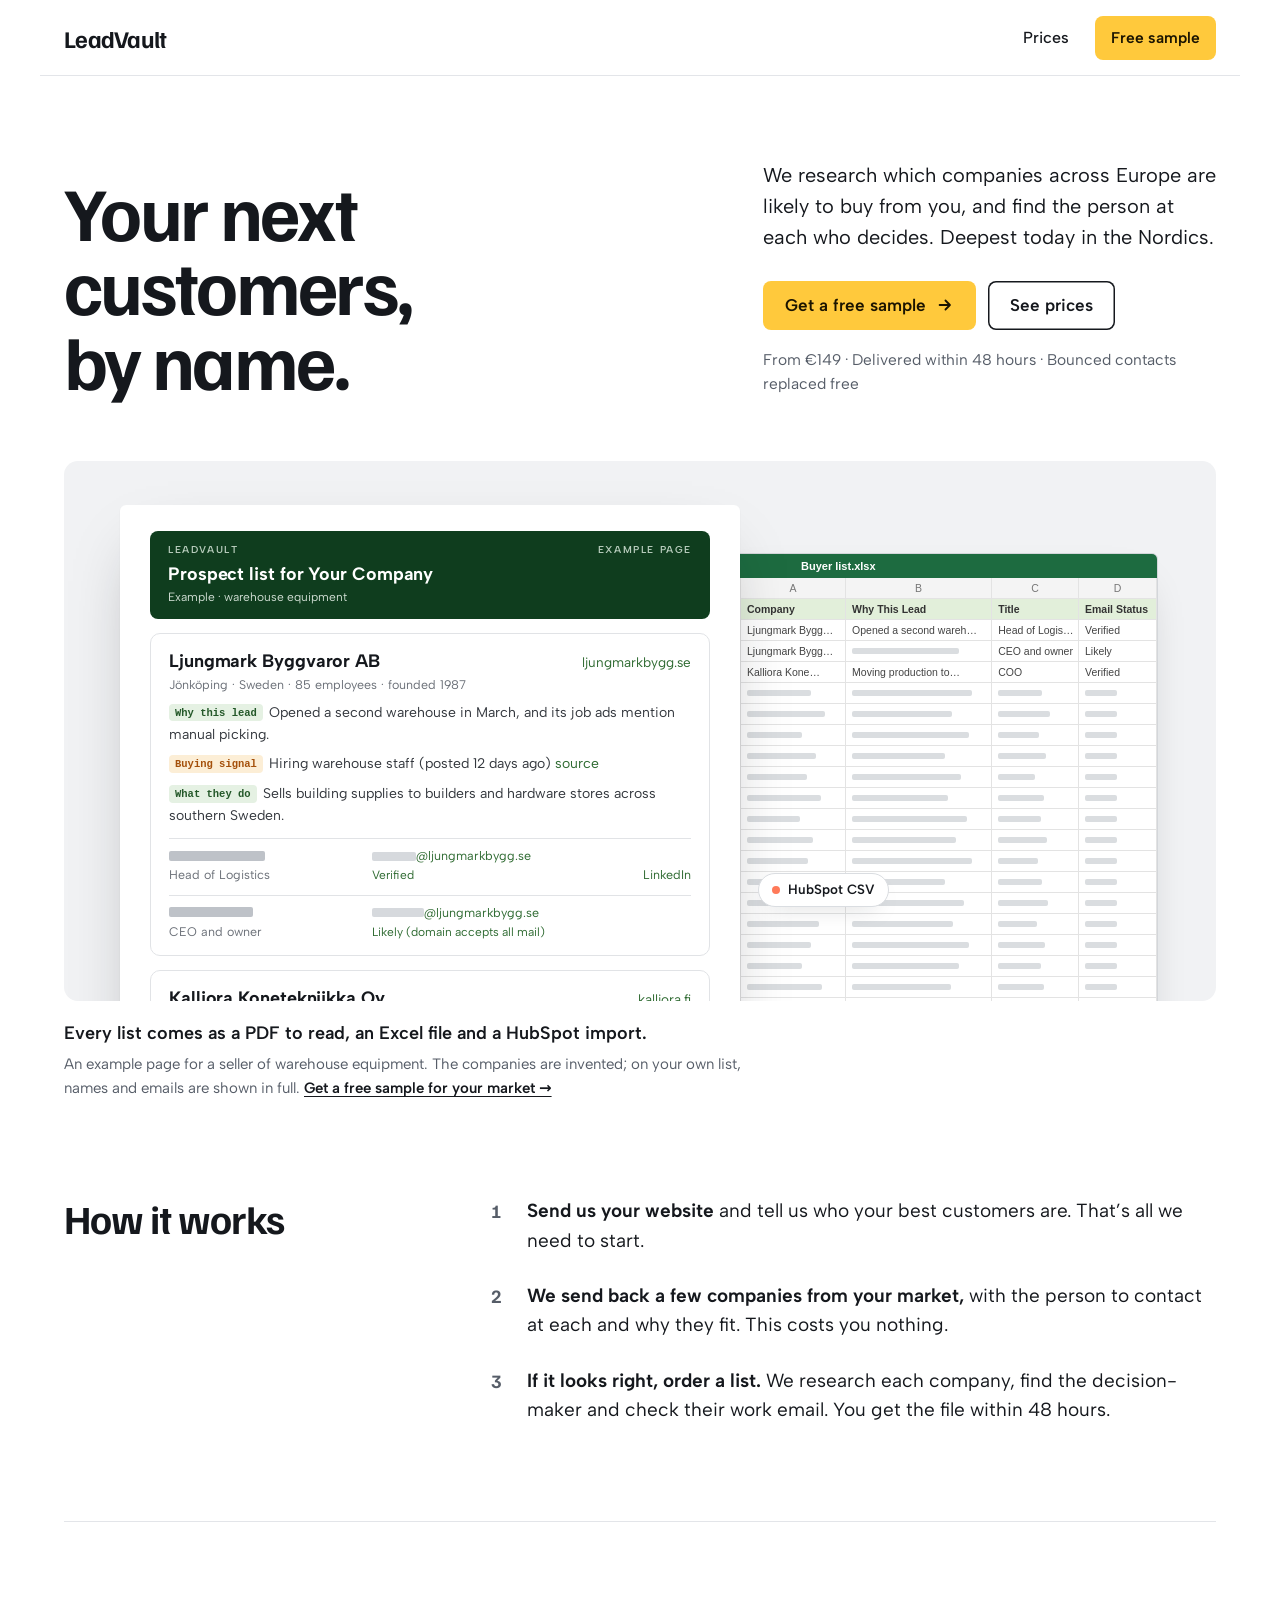
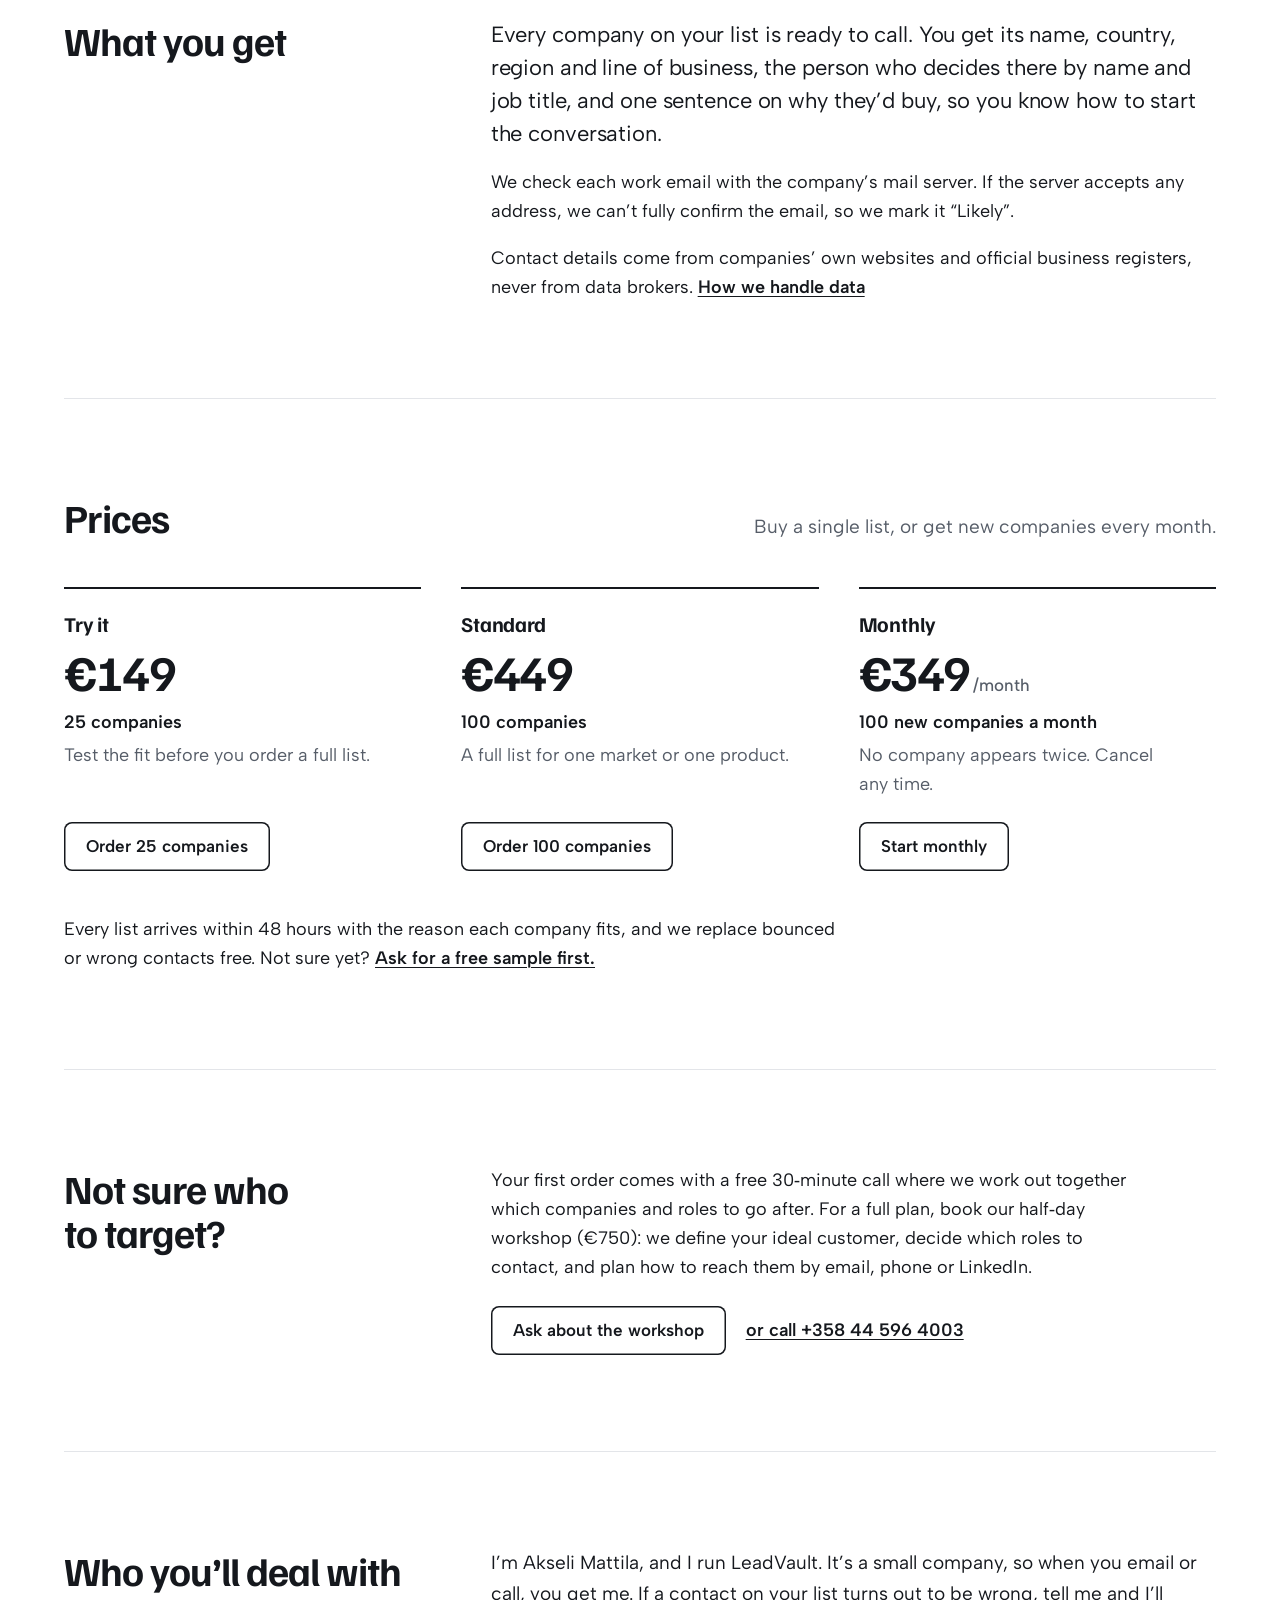
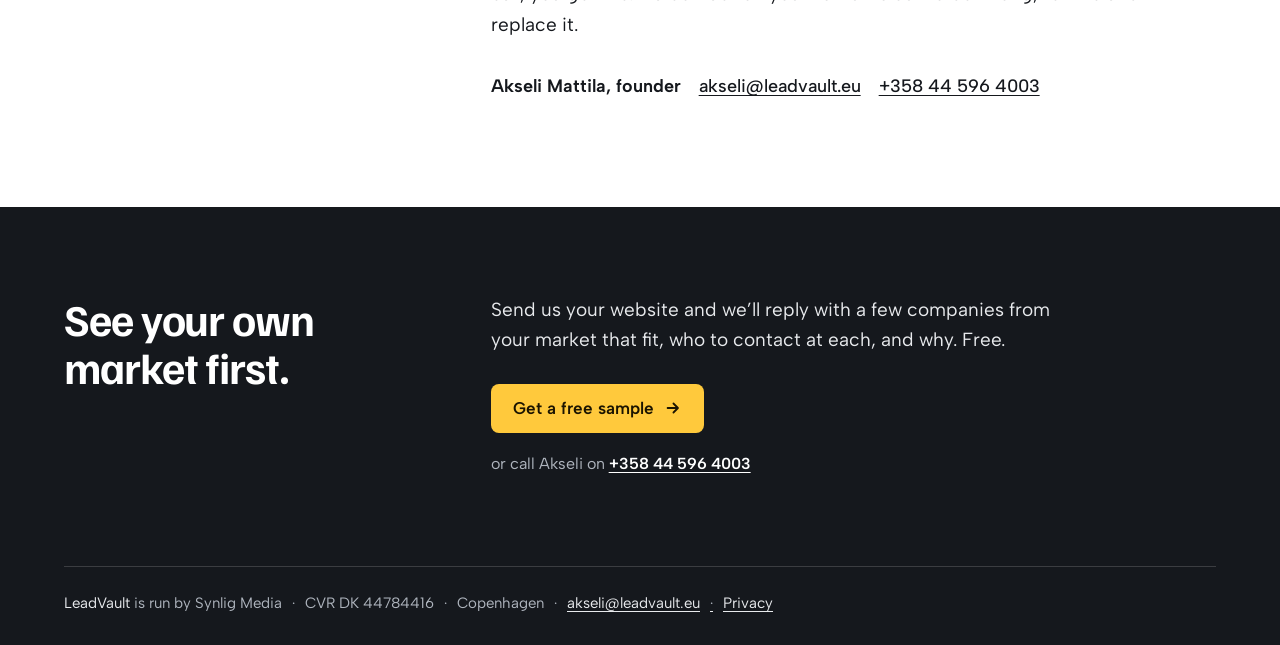
==== commit c7716537: "Homepage: PDF list page as the main picture (Excel + HubSpot shown too); consulting section (free 30" ====
--- a/index.html
+++ b/index.html
@@ -13,6 +13,9 @@
 <link rel="preload" href="fonts/albert-sans.woff2" as="font" type="font/woff2" crossorigin>
 <link rel="stylesheet" href="site.css">
 <style>
+:root{--desk:#F1F2F4}
+@media (prefers-color-scheme:dark){:root:not([data-theme="light"]){--desk:#1A1D22}}
+:root[data-theme="dark"]{--desk:#1A1D22}
 /* ---------- hero ---------- */
 .hero{padding:84px 0 0;overflow:hidden}
 .hero-top{display:grid;grid-template-columns:minmax(0,7fr) minmax(0,5fr);gap:24px 64px;align-items:end}
@@ -21,40 +24,54 @@
 .ctas{display:flex;gap:12px;flex-wrap:wrap;margin-top:28px}
 .facts-line{margin-top:18px;font-size:15.5px;color:var(--muted)}
 
-/* ---------- the spreadsheet crop ---------- */
+/* ---------- the product picture: a PDF page on a desk, spreadsheet behind ---------- */
 .shot{margin-top:64px}
-.sheet{margin-right:calc(50% - 50vw);overflow-x:auto;overscroll-behavior-x:contain;scrollbar-width:none;
-  background:#fff;color:#222;border:1px solid #D0D3D8;border-right:0;border-radius:8px 0 0 8px;
-  box-shadow:0 1px 2px rgba(0,0,0,.05),0 18px 48px -20px rgba(0,0,0,.25);
-  font:400 13.5px/1.35 Aptos,Calibri,Carlito,"Segoe UI",Arial,sans-serif;
-  -webkit-mask-image:linear-gradient(90deg,#000 calc(100% - 48px),transparent);mask-image:linear-gradient(90deg,#000 calc(100% - 48px),transparent)}
-.sheet::-webkit-scrollbar{display:none}
-.sheet-in{width:max-content;min-width:100%}
-.titlebar{background:#1D6B40;color:#fff;font-size:12.5px;height:32px;display:flex;align-items:center;padding:0 14px;gap:18px}
-.titlebar b{font-weight:600}
-.titlebar span{opacity:.8}
-.fx{display:flex;align-items:stretch;height:30px;border-bottom:1px solid #D4D4D4;background:#fff}
-.fx .nb{width:72px;border-right:1px solid #D4D4D4;display:flex;align-items:center;padding:0 10px;color:#333}
-.fx .f{width:40px;border-right:1px solid #D4D4D4;display:flex;align-items:center;justify-content:center;color:#666;font-style:italic}
-.fx .v{display:flex;align-items:center;padding:0 10px;white-space:nowrap;color:#222}
-table{border-collapse:collapse;table-layout:fixed}
-.cr{width:36px}.ca{width:150px}.cb{width:310px}.cc{width:136px}.cd{width:150px}.ce{width:84px}.cf{width:168px}.cg{width:176px}.ch{width:96px}
-th,td{border:1px solid #E1E1E1;padding:5px 7px;text-align:left;vertical-align:top;font-weight:400}
-thead th{background:#F5F5F5;color:#555;font-size:12px;text-align:center;padding:3px 0;border-color:#D9D9D9}
-thead th.on{background:#D3E9DB;color:#0B4A2A;box-shadow:inset 0 -2px 0 #107C41}
-tbody th{background:#F5F5F5;color:#555;font-size:12px;text-align:center;padding:5px 0;border-color:#D9D9D9}
-tbody th.on{background:#D3E9DB;color:#0B4A2A;box-shadow:inset -2px 0 0 #107C41}
-tr.h td{background:#E2EFDA;font-weight:700}
-td.sel{position:relative;box-shadow:inset 0 0 0 2px #107C41}
-td.sel::after{content:"";position:absolute;right:-4px;bottom:-4px;width:7px;height:7px;background:#107C41;border:1px solid #fff}
-tr.blank td{height:26px}
-.x{display:inline-block;height:.78em;background:#D5D7DA;border-radius:2px;vertical-align:-1px}
-.tabs{display:flex;align-items:stretch;height:30px;background:#F3F3F3;border-top:1px solid #D4D4D4;font-size:12.5px;color:#555}
-.tabs span{display:flex;align-items:center;padding:0 16px}
-.tabs .on{background:#fff;color:#107C41;font-weight:600;box-shadow:inset 0 -2px 0 #107C41}
-.shot figcaption{margin-top:16px;font-size:15px;color:var(--muted);max-width:44em}
-@media (prefers-color-scheme:dark){:root:not([data-theme="light"]) .sheet{border-color:#3A3F47;box-shadow:none}}
-:root[data-theme="dark"] .sheet{border-color:#3A3F47;box-shadow:none}
+.stage{position:relative;height:540px;overflow:hidden;border-radius:14px;background:var(--desk);padding:44px 56px 0}
+.paper{position:relative;z-index:2;width:min(620px,100%);background:#fff;color:#33373D;border-radius:6px 6px 0 0;
+  box-shadow:0 1px 2px rgba(20,24,29,.06),0 28px 64px -26px rgba(20,24,29,.38);padding:26px 30px 0;font:400 14px/1.55 var(--text)}
+.pg-band{margin-bottom:14px;border-radius:8px;background:#0F3D1E;color:#fff;padding:14px 18px 13px}
+.pg-kick{display:flex;justify-content:space-between;gap:12px;font:600 10px/1 var(--text);letter-spacing:.16em;text-transform:uppercase;color:#B7CCBC}
+.pg-title{margin-top:8px;font:700 18px/1.25 var(--text);letter-spacing:-.005em}
+.pg-sub{margin-top:3px;font-size:12px;line-height:1.4;color:#CFDDD2}
+.card{border:1px solid #E1E3E6;border-radius:10px;padding:16px 18px 4px}
+.card + .card{margin-top:14px}
+.c-top{display:flex;justify-content:space-between;align-items:baseline;gap:12px}
+.c-name{font:700 18px/1.25 var(--text);color:#15181D;letter-spacing:-.005em}
+.c-web,.src,.em-d,.st,.li{color:#2E6A31}
+.c-web{font-size:13.5px;white-space:nowrap}
+.c-meta{margin-top:2px;font-size:12.5px;color:#6B7078}
+.c-line{margin-top:8px}
+.tag{display:inline-block;margin-right:6px;padding:3px 6px 2px;border-radius:4px;background:#E5F1E3;color:#245829;
+  font:700 10.5px/1.2 ui-monospace,SFMono-Regular,Menlo,Consolas,"Liberation Mono",monospace;vertical-align:1px;white-space:nowrap}
+.tag.sig{background:#FCEED6;color:#A4500B}
+.ppl{margin-top:12px}
+.pp{display:grid;grid-template-columns:minmax(0,1fr) minmax(0,1.3fr) 60px;column-gap:16px;border-top:1px solid #E1E3E6;padding:8px 0 10px;font-size:12.5px;line-height:1.5}
+.pp .tt{color:#6B7078}
+.pp .st{font-size:12px}
+.pp .nm{grid-area:1/1}.pp .em{grid-area:1/2}.pp .tt{grid-area:2/1}.pp .st{grid-area:2/2}
+.pp .li{grid-column:3;grid-row:1/3;align-self:end;text-align:right}
+.bar{display:inline-block;height:.74em;border-radius:2px;background:#D6D9DD;vertical-align:-.04em}
+.nm .bar{background:#BEC2C8;height:.8em}
+.xl{position:absolute;z-index:1;top:92px;left:calc(56px + 598px);width:min(440px,calc(100% - 56px - 598px - 32px));background:#fff;border:1px solid #D3D6DA;border-radius:6px;overflow:hidden;
+  box-shadow:0 18px 44px -24px rgba(20,24,29,.32);font:400 11px/1 Aptos,Calibri,Carlito,"Segoe UI",Arial,sans-serif;color:#444}
+.xl-bar{height:24px;background:#1D6B40;color:#fff;display:flex;align-items:center;padding:0 10px 0 82px;font-weight:600;font-size:11px}
+.xl-grid{display:grid;grid-template-columns:22px 1.15fr 1.6fr .95fr 78px;font-size:10.5px}
+.xl-grid span{height:21px;border-right:1px solid #E3E3E3;border-bottom:1px solid #E3E3E3;display:flex;align-items:center;padding:0 6px;overflow:hidden;white-space:nowrap}
+.xl-grid .rh{background:#F4F4F4;color:#777;justify-content:center;padding:0}
+.xl-grid .hd{background:#E2EFDA;font-weight:700;color:#333}
+.xl-grid i{display:block;height:6px;border-radius:2px;background:#DADDE0}
+.chip{position:absolute;z-index:3;display:inline-flex;align-items:center;gap:8px;padding:9px 13px;border-radius:999px;background:#fff;color:#15181D;
+  border:1px solid #DADDE1;box-shadow:0 10px 24px -14px rgba(20,24,29,.4);font:600 13.5px/1 var(--text);white-space:nowrap}
+.chip::before{content:"";width:8px;height:8px;border-radius:50%;background:#FF7A59}
+.chip.hs{top:412px;left:calc(56px + 598px + 40px)}
+.chip.xls{display:none}
+.chip.xls::before{background:#1D6B40}
+.shot figcaption{margin-top:18px;max-width:46em;font-size:15px;color:var(--muted)}
+.shot figcaption a{font-weight:600;color:var(--ink);white-space:nowrap}
+.shot figcaption b{display:block;margin-bottom:4px;font-size:18px;font-weight:600;color:var(--ink)}
+@media (prefers-color-scheme:dark){:root:not([data-theme="light"]) .paper{box-shadow:none}:root:not([data-theme="light"]) .xl,:root:not([data-theme="light"]) .chip{box-shadow:none;border-color:#3A3F47}}
+:root[data-theme="dark"] .paper{box-shadow:none}
+:root[data-theme="dark"] .xl,:root[data-theme="dark"] .chip{box-shadow:none;border-color:#3A3F47}
 
 /* ---------- how it works / what you get ---------- */
 .inner{display:grid;grid-template-columns:minmax(0,4fr) minmax(0,8fr);gap:24px 64px}
@@ -82,6 +99,11 @@
 .terms{margin-top:44px;max-width:44em;font-size:18px}
 .terms a{font-weight:600}
 
+/* ---------- ideal customer + outreach help ---------- */
+.help .prose p{max-width:36em}
+.help .cta-row{margin-top:24px;display:flex;flex-wrap:wrap;align-items:center;gap:12px 20px}
+.help .cta-row a:not(.btn){font-weight:600;display:inline-block;padding:10px 0}
+
 /* ---------- founder ---------- */
 .about .prose p{font-size:19px}
 .sign{margin-top:22px;display:flex;flex-wrap:wrap;align-items:baseline;gap:0 18px}
@@ -106,6 +128,12 @@
   .inner{grid-template-columns:minmax(0,1fr)}
   .plans{gap:28px}
   .price{font-size:42px}
+  .stage{height:520px;padding:36px 40px 0}
+  .paper{width:calc(100% - 150px);max-width:620px}
+  .xl{left:auto;right:14px;width:200px;top:80px}
+  .xl .cB,.xl .cC{display:none}
+  .xl-grid{grid-template-columns:22px minmax(0,1fr) 72px}
+  .chip.hs{left:auto;right:30px;top:372px}
 }
 @media (max-width:860px){
   .plans{grid-template-columns:minmax(0,1fr);gap:0;margin-top:28px}
@@ -130,13 +158,33 @@
   .ctas .btn{flex:1 1 auto}
   .facts-line{font-size:15px}
   .shot{margin-top:36px}
-  .sheet{font-size:13px}
-  .cr{width:28px}.ca{width:92px}.cb{width:252px}
-  .sheet{-webkit-mask-image:none;mask-image:none}
-  .sheet .x{max-width:76px}
-  .fx .nb{width:52px}.fx .f{width:32px}
-  .sheet tbody tr:nth-child(n+5){display:none}
+  .stage{height:auto;padding:14px 12px 12px;border-radius:12px;display:flex;flex-wrap:wrap;justify-content:flex-end;gap:8px}
+  .paper{flex:0 0 100%;width:100%;max-width:none;border-radius:6px;padding:12px 12px 12px;font-size:13.5px;line-height:1.5}
+  .pg-band{margin-bottom:8px;border-radius:6px;padding:8px 12px 9px}
+  .pg-kick{font-size:9.5px}
+  .pg-title{margin-top:6px;font-size:15px}
+  .pg-sub,.fd{display:none}
+  .card{padding:13px 13px 2px;border-radius:8px}
+  .card + .card{display:none}
+  .c-top{flex-wrap:wrap;gap:0 10px}
+  .c-name{font-size:16.5px}
+  .c-web{font-size:12.5px}
+  .c-meta{font-size:12px}
+  .c-line{margin-top:7px}
+  .tag{font-size:10px;margin-right:5px}
+  .pp{grid-template-columns:minmax(0,.9fr) minmax(0,1.25fr);column-gap:10px;font-size:12px}
+  .pp .st{font-size:11.5px}
+  .pp .em{white-space:nowrap}
+  .pp .em .bar{width:26px!important}
+  .pp .li{grid-column:1;grid-row:3;align-self:start;text-align:left}
+  .xl{display:none}
+  .chip{padding:8px 11px;font-size:12.5px}
+  .chip{position:static;box-shadow:none}
+  .chip.xls{display:inline-flex}
   .shot figcaption{font-size:14.5px;padding-right:4px}
+  .shot figcaption b{font-size:16.5px}
+  .help .cta-row{margin-top:20px;gap:6px 16px}
+  .help .cta-row .btn{flex:1 1 100%}
   .seq{gap:18px}
   .seq li{grid-template-columns:28px minmax(0,1fr);font-size:17.5px}
   .seq li::before{font-size:17.5px}
@@ -184,26 +232,64 @@
   </div>
 
   <figure class="shot">
-    <div class="sheet" role="img" aria-label="A spreadsheet with example rows. Columns: company, why they fit, decision-maker, job title, country, line of business, work email and email check. The selected cell reads: Opened a second warehouse in Jönköping in March; its job ads mention manual picking. Company names, person names and email addresses are hidden.">
-      <div class="sheet-in" aria-hidden="true">
-        <div class="titlebar"><b>Buyer list.xlsx</b><span>Excel</span></div>
-        <div class="fx"><span class="nb">B2</span><span class="f">fx</span><span class="v">Opened a second warehouse in J&ouml;nk&ouml;ping in March; its job ads mention manual picking.</span></div>
-        <table>
-          <colgroup><col class="cr"><col class="ca"><col class="cb"><col class="cc"><col class="cd"><col class="ce"><col class="cf"><col class="cg"><col class="ch"></colgroup>
-          <thead><tr><th></th><th>A</th><th class="on">B</th><th>C</th><th>D</th><th>E</th><th>F</th><th>G</th><th>H</th></tr></thead>
-          <tbody>
-            <tr class="h"><th>1</th><td>Company</td><td>Why they fit</td><td>Decision-maker</td><td>Job title</td><td>Country</td><td>Line of business</td><td>Work email</td><td>Email check</td></tr>
-            <tr><th class="on">2</th><td><span class="x" style="width:96px"></span></td><td class="sel">Opened a second warehouse in J&ouml;nk&ouml;ping in March; its job ads mention manual picking.</td><td><span class="x" style="width:88px"></span></td><td>Head of Logistics</td><td>Sweden</td><td>Wholesale, building supplies</td><td><span class="x" style="width:52px"></span>@<span class="x" style="width:58px"></span>.se</td><td>valid</td></tr>
-            <tr><th>3</th><td><span class="x" style="width:78px"></span></td><td>Moving production to a larger site in Tampere next year, according to its annual report.</td><td><span class="x" style="width:70px"></span></td><td>COO</td><td>Finland</td><td>Machine manufacturer</td><td><span class="x" style="width:44px"></span>@<span class="x" style="width:64px"></span>.fi</td><td>valid</td></tr>
-            <tr><th>4</th><td><span class="x" style="width:110px"></span></td><td>Won a public contract to supply hospitals in the Oslo region and is hiring warehouse staff.</td><td><span class="x" style="width:92px"></span></td><td>Purchasing Manager</td><td>Norway</td><td>Medical supplies</td><td><span class="x" style="width:60px"></span>@<span class="x" style="width:50px"></span>.no</td><td>catch-all</td></tr>
-            <tr><th>5</th><td><span class="x" style="width:84px"></span></td><td>Same size and trade as your best customers; ships its webshop orders from Aarhus.</td><td><span class="x" style="width:76px"></span></td><td>CEO and owner</td><td>Denmark</td><td>Garden products</td><td><span class="x" style="width:40px"></span>@<span class="x" style="width:62px"></span>.dk</td><td>valid</td></tr>
-            <tr class="blank"><th>6</th><td></td><td></td><td></td><td></td><td></td><td></td><td></td><td></td></tr>
-          </tbody>
-        </table>
-        <div class="tabs"><span class="on">Buyer list</span><span>Notes</span></div>
+    <div class="stage" role="img" aria-label="An example page from a LeadVault PDF prospect list, with an Excel sheet and a HubSpot CSV file beside it. The page shows a company card for an invented building-supplies wholesaler in Jönköping, Sweden: why it is a lead (it opened a second warehouse in March and its job ads mention manual picking), a buying signal (hiring warehouse staff), what it does, and two contacts, a Head of Logistics with a verified email and a CEO whose email is marked likely. Person names and email addresses are hidden.">
+      <div class="xl" aria-hidden="true">
+        <div class="xl-bar">Buyer list.xlsx</div>
+        <div class="xl-grid">
+          <span class="rh"></span><span class="rh">A</span><span class="rh cB">B</span><span class="rh cC">C</span><span class="rh">D</span>
+          <span class="rh">1</span><span class="hd">Company</span><span class="hd cB">Why This Lead</span><span class="hd cC">Title</span><span class="hd">Email Status</span>
+          <span class="rh">2</span><span>Ljungmark Bygg&hellip;</span><span class="cB">Opened a second wareh&hellip;</span><span class="cC">Head of Logis&hellip;</span><span>Verified</span>
+          <span class="rh">3</span><span>Ljungmark Bygg&hellip;</span><span class="cB"><i style="width:80%"></i></span><span class="cC">CEO and owner</span><span>Likely</span>
+          <span class="rh">4</span><span>Kalliora Kone&hellip;</span><span class="cB">Moving production to&hellip;</span><span class="cC">COO</span><span>Verified</span>
+          <span class="rh">5</span><span><i style="width:70%"></i></span><span class="cB"><i style="width:90%"></i></span><span class="cC"><i style="width:60%"></i></span><span><i style="width:50%"></i></span>
+          <span class="rh">6</span><span><i style="width:85%"></i></span><span class="cB"><i style="width:75%"></i></span><span class="cC"><i style="width:70%"></i></span><span><i style="width:50%"></i></span>
+          <span class="rh">7</span><span><i style="width:60%"></i></span><span class="cB"><i style="width:88%"></i></span><span class="cC"><i style="width:55%"></i></span><span><i style="width:50%"></i></span>
+          <span class="rh">8</span><span><i style="width:75%"></i></span><span class="cB"><i style="width:70%"></i></span><span class="cC"><i style="width:65%"></i></span><span><i style="width:50%"></i></span>
+          <span class="rh">9</span><span><i style="width:65%"></i></span><span class="cB"><i style="width:82%"></i></span><span class="cC"><i style="width:50%"></i></span><span><i style="width:50%"></i></span>
+          <span class="rh">10</span><span><i style="width:80%"></i></span><span class="cB"><i style="width:72%"></i></span><span class="cC"><i style="width:62%"></i></span><span><i style="width:50%"></i></span>
+          <span class="rh">11</span><span><i style="width:58%"></i></span><span class="cB"><i style="width:86%"></i></span><span class="cC"><i style="width:58%"></i></span><span><i style="width:50%"></i></span>
+          <span class="rh">12</span><span><i style="width:72%"></i></span><span class="cB"><i style="width:78%"></i></span><span class="cC"><i style="width:66%"></i></span><span><i style="width:50%"></i></span>
+          <span class="rh">13</span><span><i style="width:66%"></i></span><span class="cB"><i style="width:90%"></i></span><span class="cC"><i style="width:54%"></i></span><span><i style="width:50%"></i></span>
+          <span class="rh">14</span><span><i style="width:84%"></i></span><span class="cB"><i style="width:70%"></i></span><span class="cC"><i style="width:60%"></i></span><span><i style="width:50%"></i></span>
+          <span class="rh">15</span><span><i style="width:62%"></i></span><span class="cB"><i style="width:84%"></i></span><span class="cC"><i style="width:68%"></i></span><span><i style="width:50%"></i></span>
+          <span class="rh">16</span><span><i style="width:78%"></i></span><span class="cB"><i style="width:76%"></i></span><span class="cC"><i style="width:52%"></i></span><span><i style="width:50%"></i></span>
+          <span class="rh">17</span><span><i style="width:70%"></i></span><span class="cB"><i style="width:88%"></i></span><span class="cC"><i style="width:64%"></i></span><span><i style="width:50%"></i></span>
+          <span class="rh">18</span><span><i style="width:60%"></i></span><span class="cB"><i style="width:80%"></i></span><span class="cC"><i style="width:58%"></i></span><span><i style="width:50%"></i></span>
+          <span class="rh">19</span><span><i style="width:82%"></i></span><span class="cB"><i style="width:74%"></i></span><span class="cC"><i style="width:62%"></i></span><span><i style="width:50%"></i></span>
+          <span class="rh">20</span><span><i style="width:68%"></i></span><span class="cB"><i style="width:86%"></i></span><span class="cC"><i style="width:56%"></i></span><span><i style="width:50%"></i></span>
+          <span class="rh">21</span><span><i style="width:74%"></i></span><span class="cB"><i style="width:72%"></i></span><span class="cC"><i style="width:66%"></i></span><span><i style="width:50%"></i></span>
+          <span class="rh">22</span><span><i style="width:64%"></i></span><span class="cB"><i style="width:90%"></i></span><span class="cC"><i style="width:52%"></i></span><span><i style="width:50%"></i></span>
+          <span class="rh">23</span><span><i style="width:80%"></i></span><span class="cB"><i style="width:78%"></i></span><span class="cC"><i style="width:60%"></i></span><span><i style="width:50%"></i></span>
+          <span class="rh">24</span><span><i style="width:66%"></i></span><span class="cB"><i style="width:84%"></i></span><span class="cC"><i style="width:64%"></i></span><span><i style="width:50%"></i></span>
+        </div>
       </div>
-    </div>
-    <figcaption>Example rows for a business that sells warehouse equipment. Names are hidden here; your list has them in&nbsp;full.</figcaption>
+      <div class="paper" aria-hidden="true">
+        <div class="pg-band"><div class="pg-kick"><span>LeadVault</span><span>Example page</span></div><p class="pg-title">Prospect list for Your Company</p><p class="pg-sub">Example &middot; warehouse equipment</p></div>
+        <div class="card">
+          <div class="c-top"><span class="c-name">Ljungmark Byggvaror AB</span><span class="c-web">ljungmarkbygg.se</span></div>
+          <p class="c-meta">J&ouml;nk&ouml;ping &middot; Sweden &middot; 85 employees<span class="fd"> &middot; founded 1987</span></p>
+          <p class="c-line"><span class="tag">Why this lead</span>Opened a second warehouse in March, and its job ads mention manual picking.</p>
+          <p class="c-line"><span class="tag sig">Buying signal</span>Hiring warehouse staff (posted 12 days ago) <span class="src">source</span></p>
+          <p class="c-line"><span class="tag">What they do</span>Sells building supplies to builders and hardware stores across southern Sweden.</p>
+          <div class="ppl">
+            <div class="pp"><span class="nm"><span class="bar" style="width:96px"></span></span><span class="em"><span class="bar" style="width:44px"></span><span class="em-d">@ljungmarkbygg.se</span></span><span class="li">LinkedIn</span><span class="tt">Head of Logistics</span><span class="st">Verified</span></div>
+            <div class="pp"><span class="nm"><span class="bar" style="width:84px"></span></span><span class="em"><span class="bar" style="width:52px"></span><span class="em-d">@ljungmarkbygg.se</span></span><span class="tt">CEO and owner</span><span class="st">Likely (domain accepts all mail)</span></div>
+          </div>
+        </div>
+        <div class="card">
+          <div class="c-top"><span class="c-name">Kalliora Konetekniikka Oy</span><span class="c-web">kalliora.fi</span></div>
+          <p class="c-meta">Tampere &middot; Finland &middot; 140 employees &middot; founded 1972</p>
+          <p class="c-line"><span class="tag">Why this lead</span>Moving production to a larger site in Tampere next year, according to its annual report.</p>
+          <p class="c-line"><span class="tag">What they do</span>Builds packaging machines for food producers.</p>
+          <div class="ppl">
+            <div class="pp"><span class="nm"><span class="bar" style="width:78px"></span></span><span class="em"><span class="bar" style="width:40px"></span><span class="em-d">@kalliora.fi</span></span><span class="li">LinkedIn</span><span class="tt">COO</span><span class="st">Verified</span></div>
+          </div>
+        </div>
+      </div>
+      <span class="chip xls" aria-hidden="true">Excel</span>
+      <span class="chip hs" aria-hidden="true">HubSpot CSV</span>
+    </div>
+    <figcaption><b>Every list comes as a PDF to read, an Excel file and a HubSpot import.</b>An example page for a seller of warehouse equipment. The companies are invented; on your own list, names and emails are shown in full. <a href="mailto:akseli@leadvault.eu?subject=Free%20sample&amp;body=Our%20website%3A%20%0D%0AWhat%20we%20sell%3A%20%0D%0ACountries%20we%20want%3A%20">Get a free sample for your market&nbsp;&rarr;</a></figcaption>
   </figure>
 </div></section>
 
@@ -219,9 +305,8 @@
 <section class="sec" id="list" aria-labelledby="list-h"><div class="wrap"><div class="inner">
   <h2 id="list-h">What you get</h2>
   <div class="prose">
-    <p class="big">Every row is a company you could call tomorrow: its name, country, region and line of business, the person who decides there by name and job title, and one sentence on why they&rsquo;d buy, so you know how to start the conversation.</p>
-    <p>We check each work email with the company&rsquo;s mail server and note the result in the list. Some servers accept any address, so a few can&rsquo;t be fully confirmed, and those are marked.</p>
-    <p>The file comes as Excel and as a HubSpot CSV. Open it in any spreadsheet or import it straight into HubSpot.</p>
+    <p class="big">Every company on your list is ready to call. You get its name, country, region and line of business, the person who decides there by name and job title, and one sentence on why they&rsquo;d buy, so you know how to start the conversation.</p>
+    <p>We check each work email with the company&rsquo;s mail server. If the server accepts any address, we can&rsquo;t fully confirm the email, so we mark it &ldquo;Likely&rdquo;.</p>
     <p>Contact details come from companies&rsquo; own websites and official business registers, never from data brokers. <a href="privacy.html">How we handle data</a></p>
   </div>
 </div></div></section>
@@ -257,6 +342,17 @@
   <p class="terms">Every list arrives within 48&nbsp;hours with the reason each company fits, and we replace bounced or wrong contacts free. Not sure yet? <a href="mailto:akseli@leadvault.eu?subject=Free%20sample&amp;body=Our%20website%3A%20%0D%0AWhat%20we%20sell%3A%20%0D%0ACountries%20we%20want%3A%20">Ask for a free sample first.</a></p>
 </div></div></section>
 
+<section class="sec help" id="help" aria-labelledby="help-h"><div class="wrap"><div class="inner">
+  <h2 id="help-h">Not sure who to target?</h2>
+  <div class="prose">
+    <p>Your first order comes with a free 30&#8209;minute call where we work out together which companies and roles to go after. For a full plan, book our half&#8209;day workshop (&euro;750): we define your ideal customer, decide which roles to contact, and plan how to reach them by email, phone or LinkedIn.</p>
+    <div class="cta-row">
+      <a class="btn btn-line" href="mailto:akseli@leadvault.eu?subject=Workshop%3A%20Ideal%20customer%20and%20outreach%20plan%20(%E2%82%AC750)&amp;body=Our%20website%3A%20%0D%0AWhat%20we%20sell%3A%20%0D%0AWho%20we%20sell%20to%20today%3A%20">Ask about the workshop</a>
+      <a href="tel:+358445964003">or call +358&nbsp;44&nbsp;596&nbsp;4003</a>
+    </div>
+  </div>
+</div></div></section>
+
 <section class="sec about" id="about" aria-labelledby="about-h"><div class="wrap"><div class="inner">
   <h2 id="about-h">Who you&rsquo;ll deal with</h2>
   <div class="prose">
